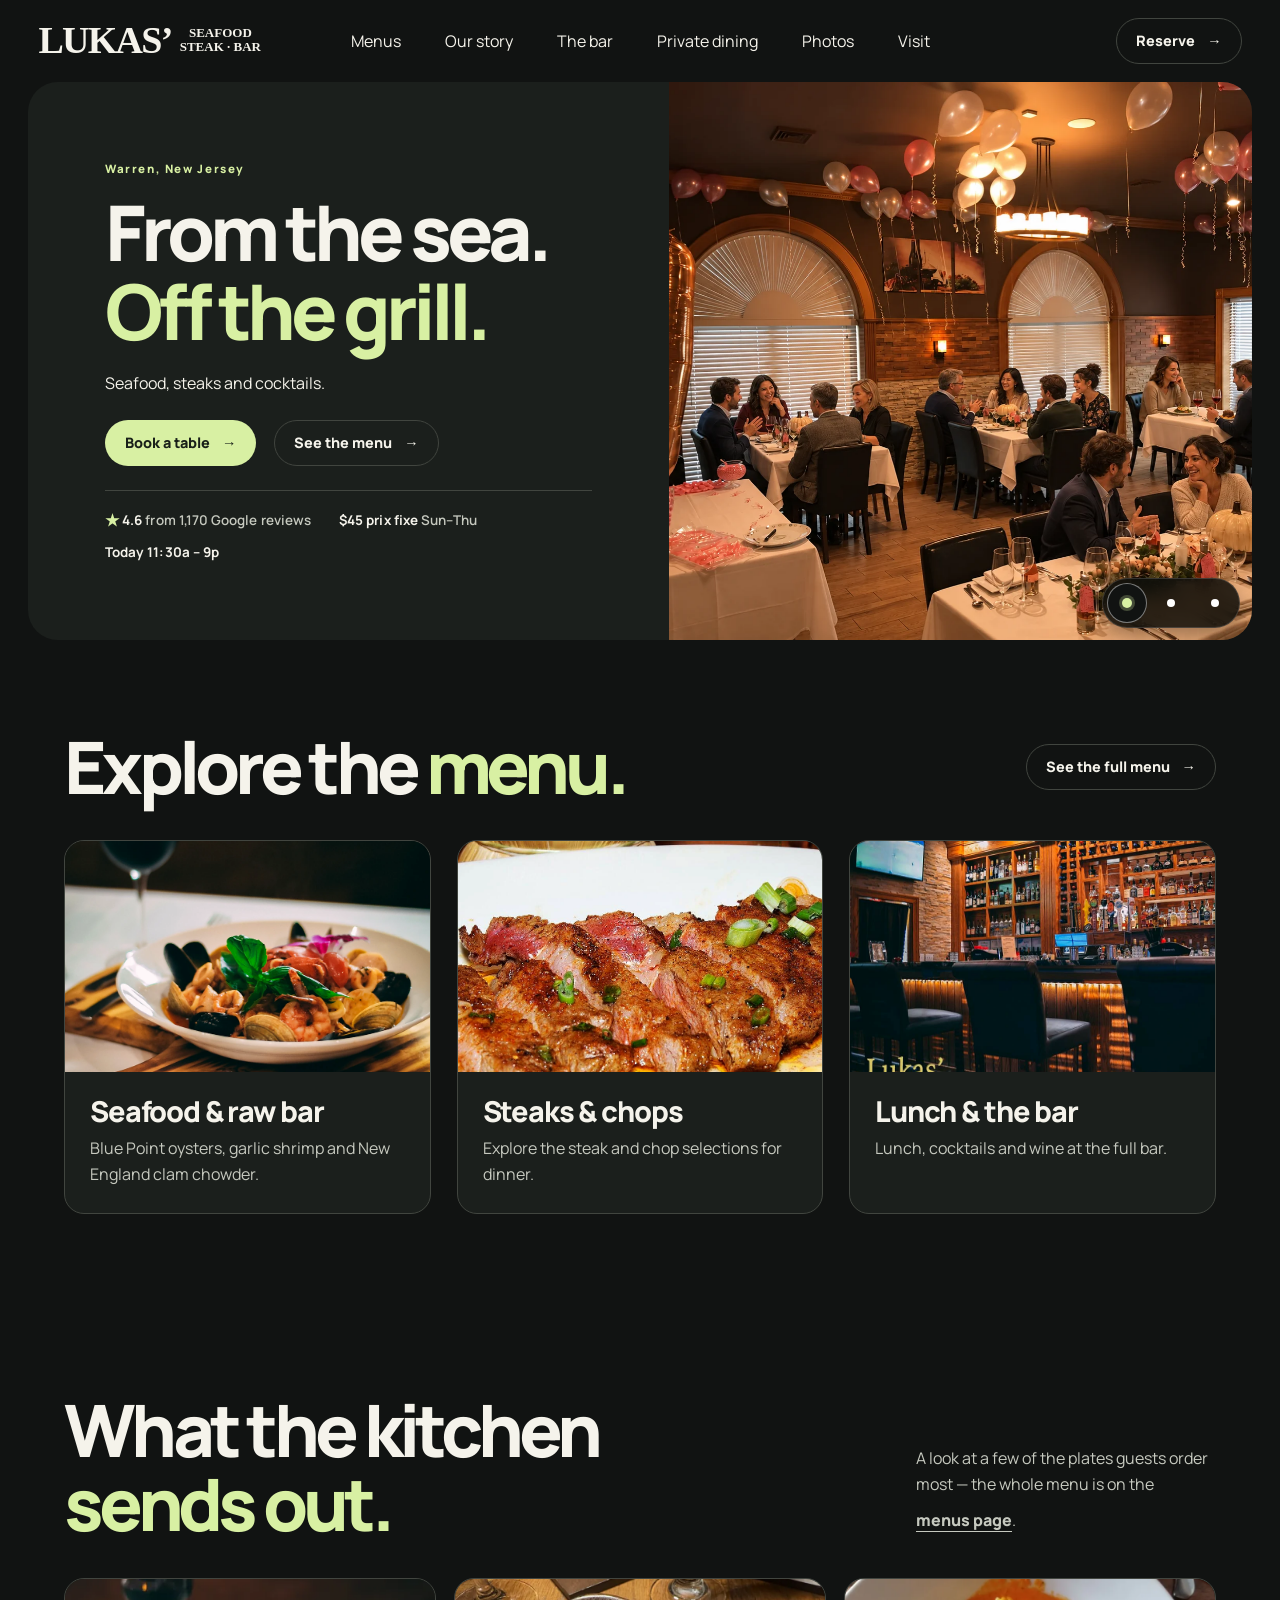
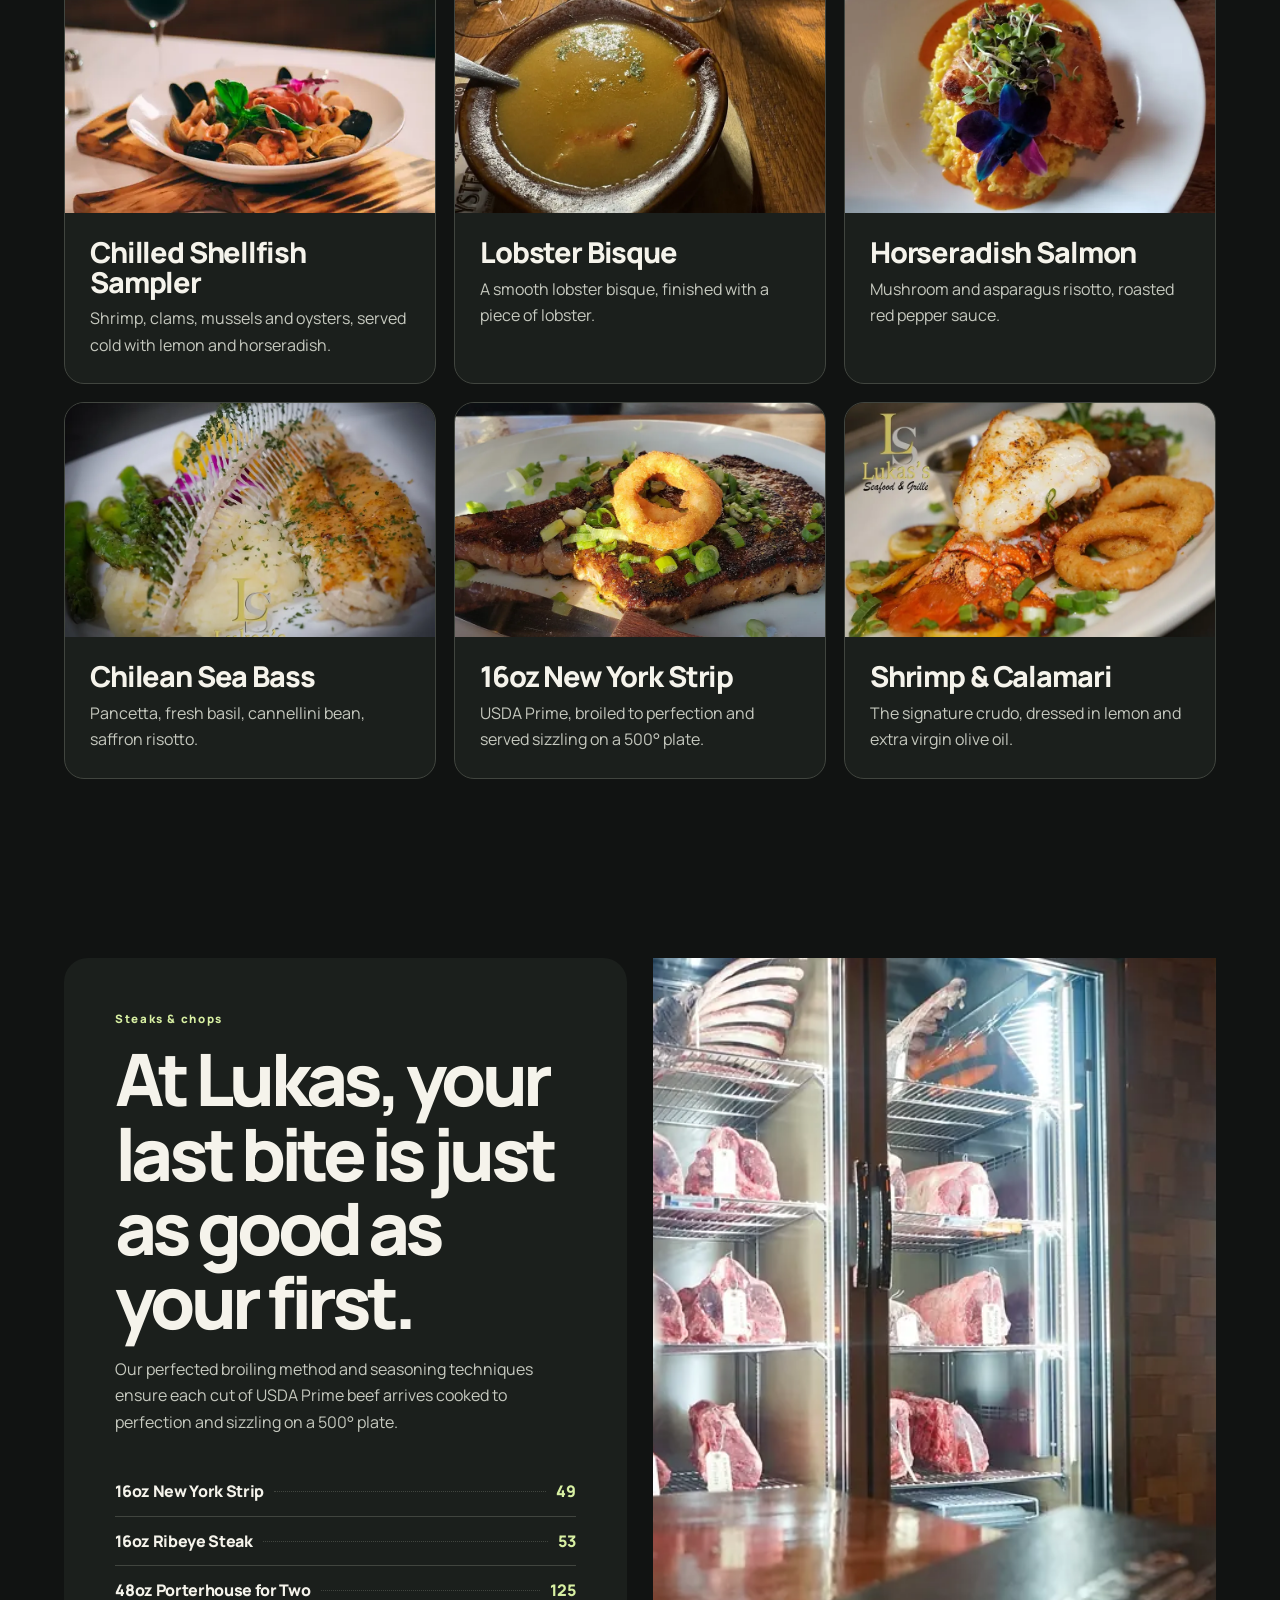
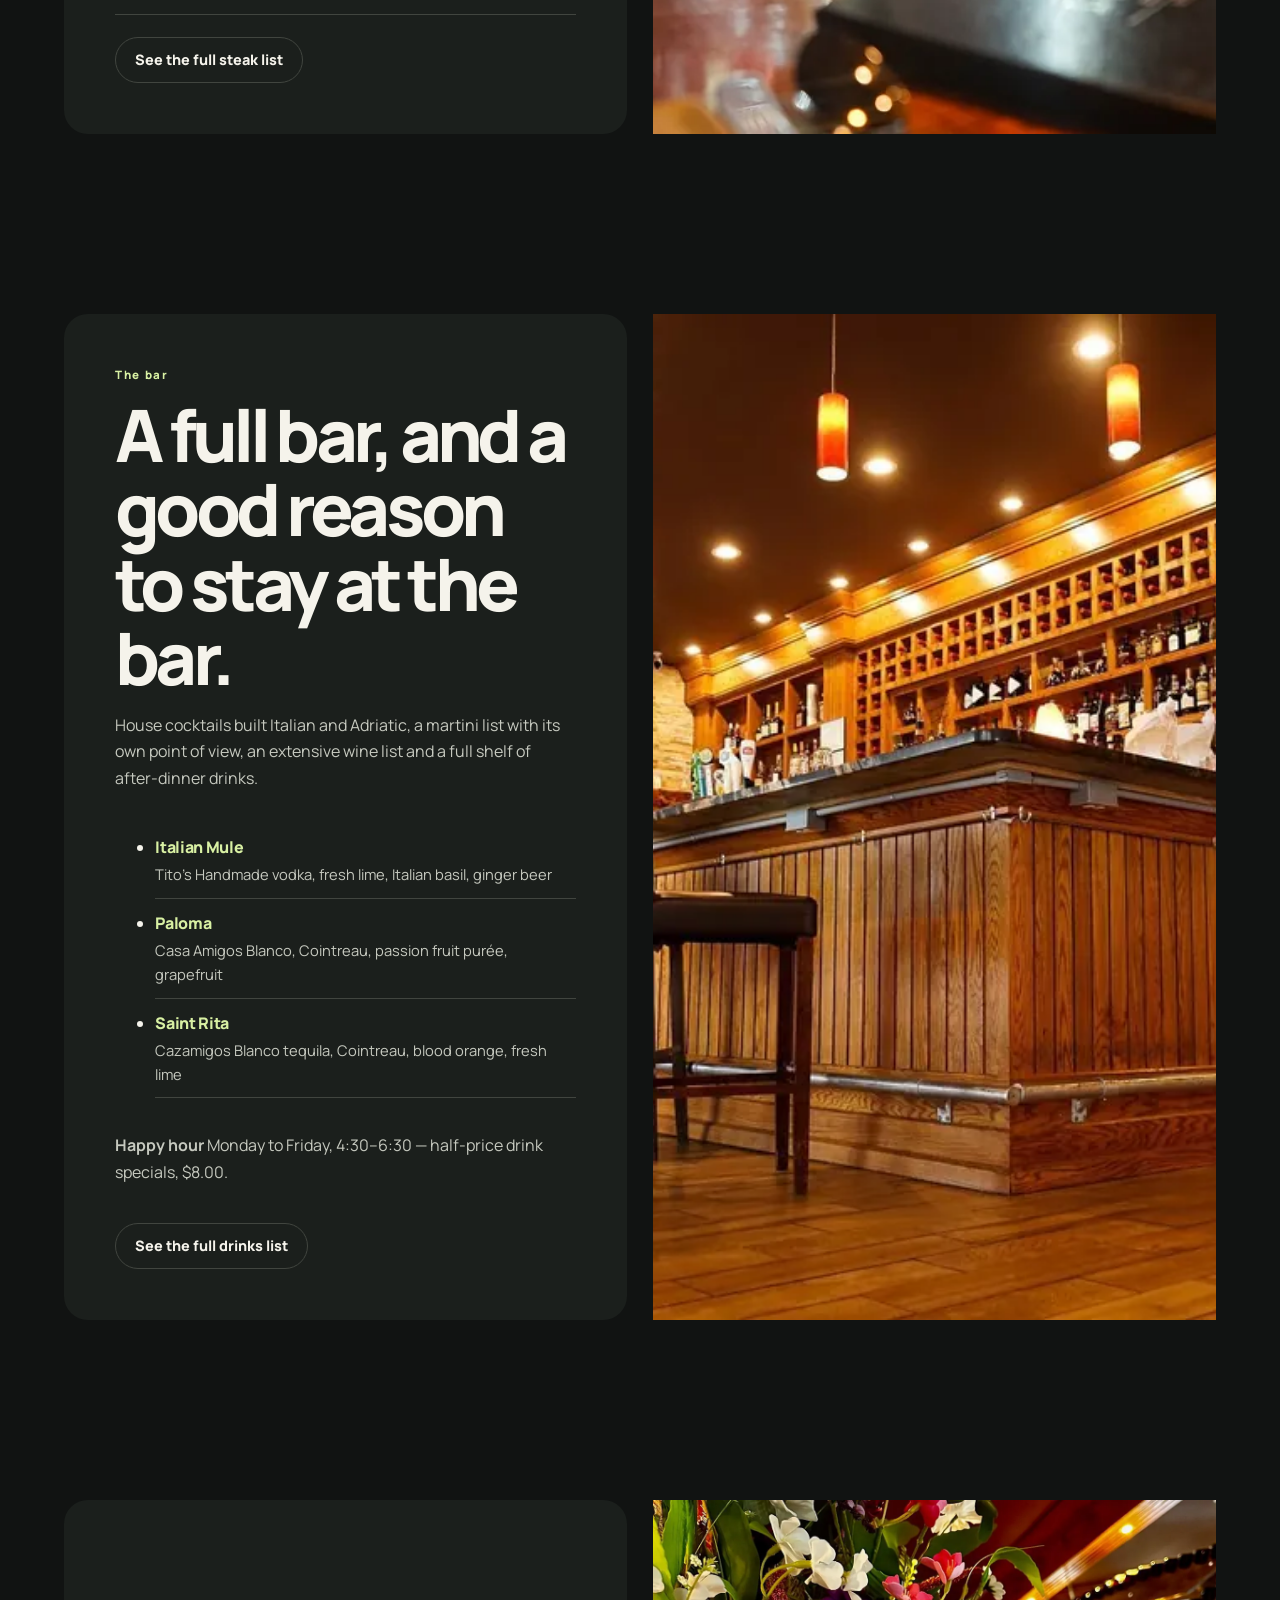
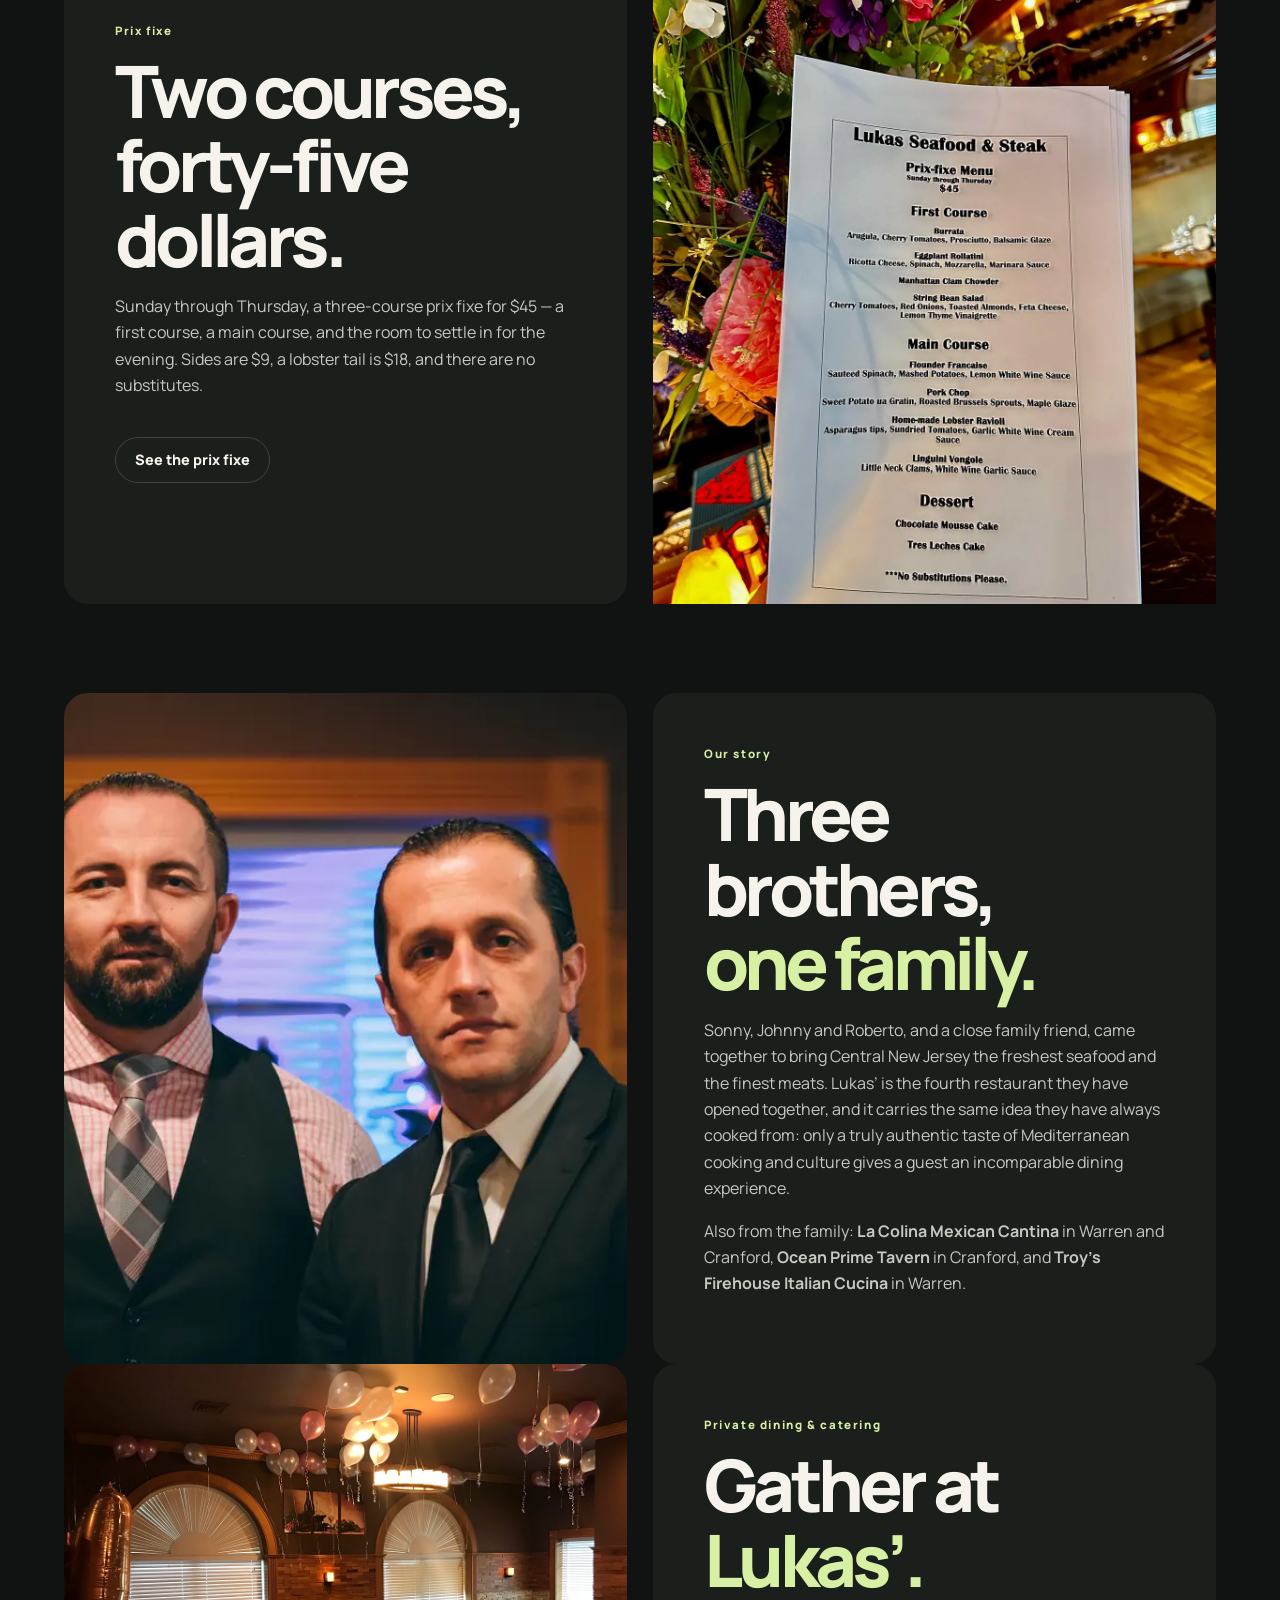
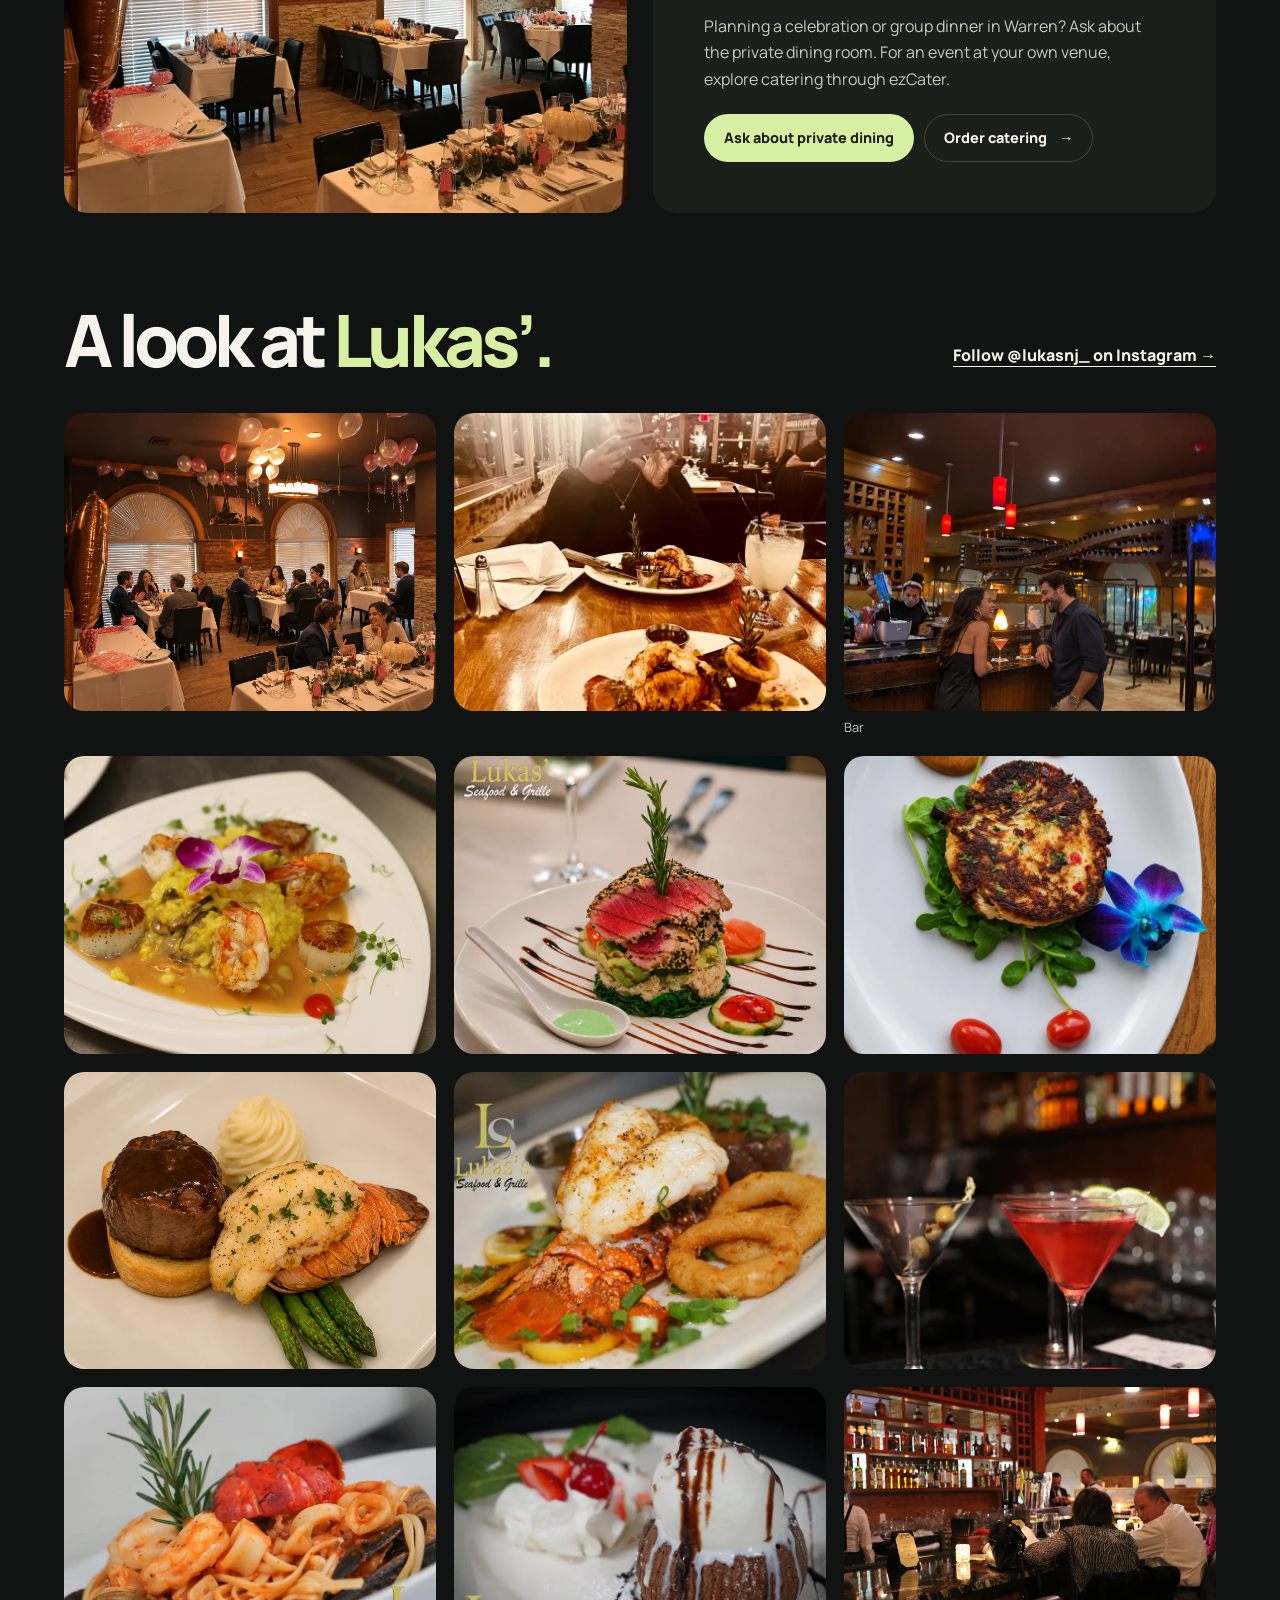
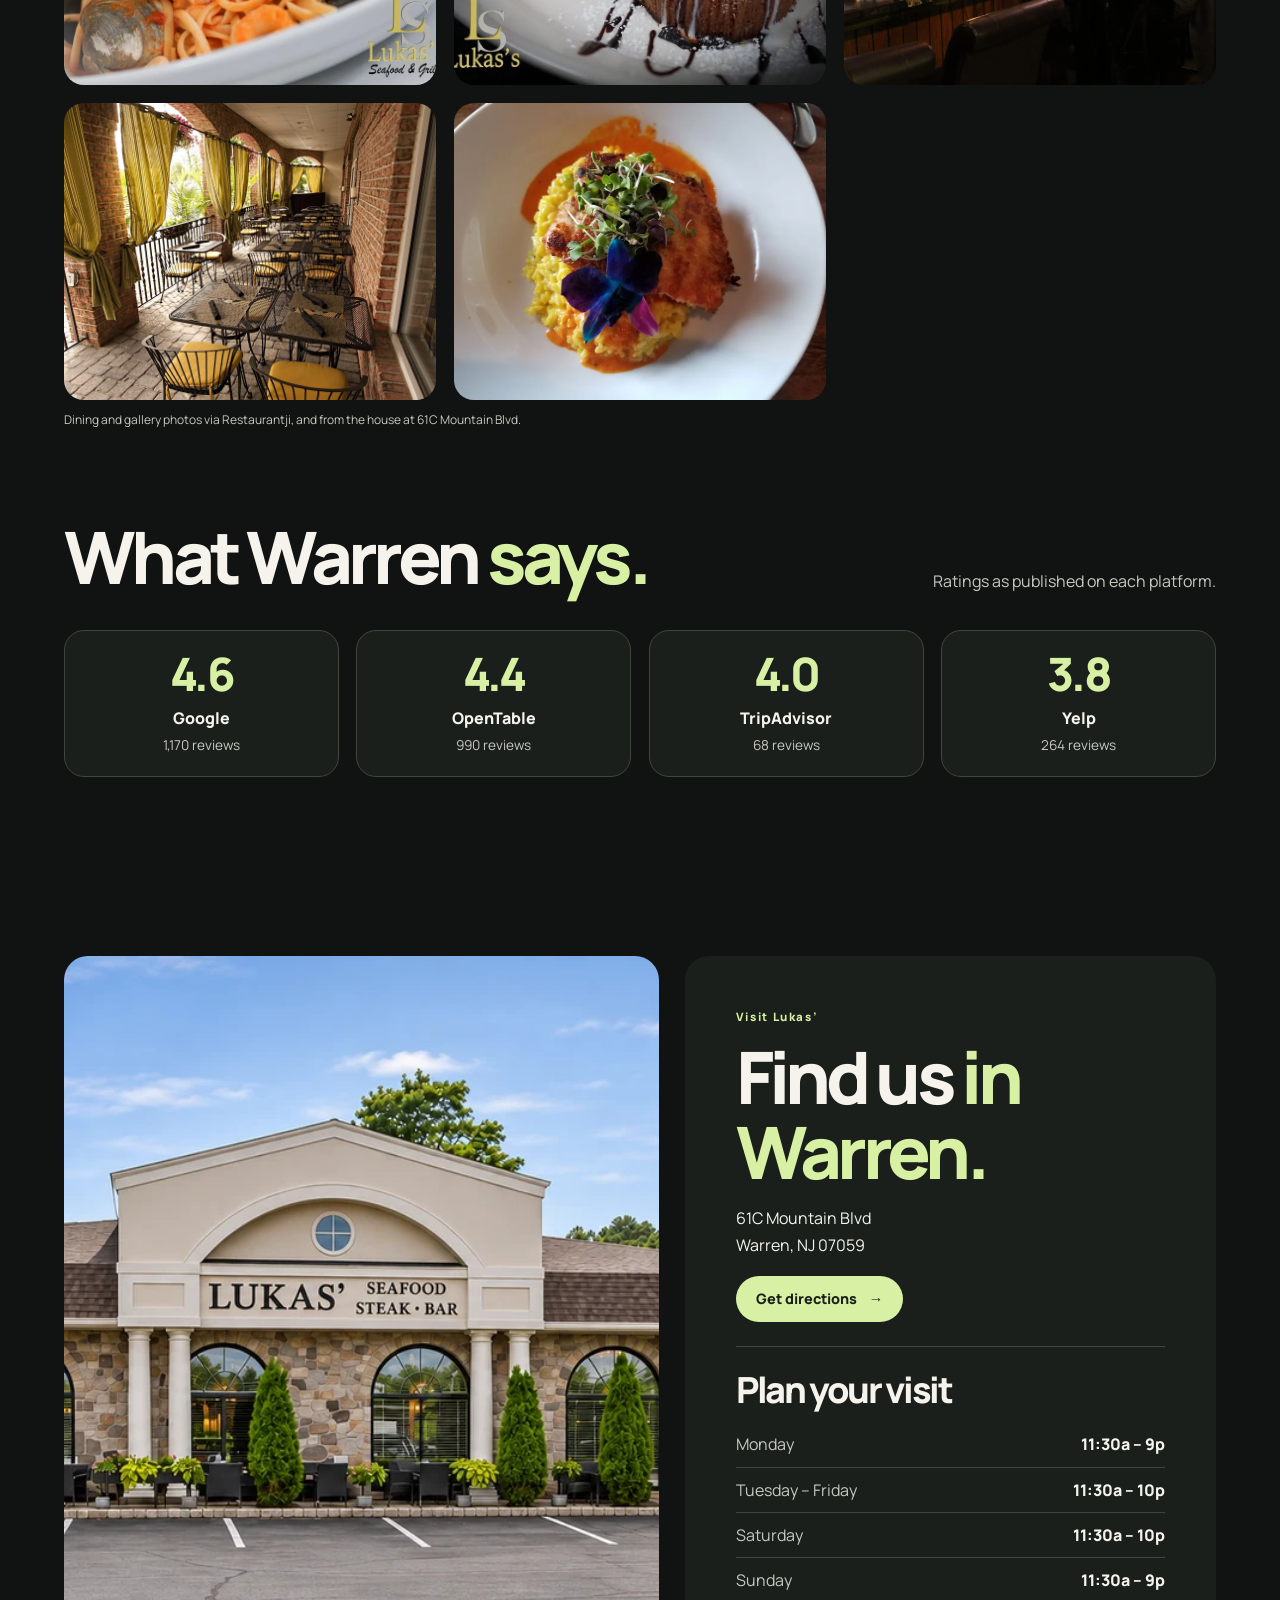
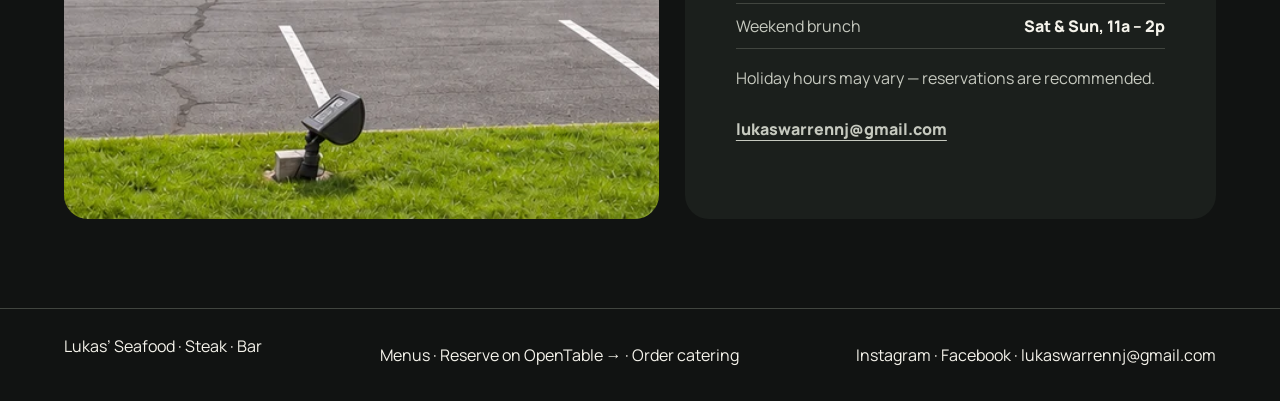
==== index.html @ 37ed50c8 "Hero: fix headline widow, add trust line, polish photo picker - Copy column 1.1fr so 'From the sea.'" ====
<!doctype html>
<html lang="en">
<head>
<meta charset="utf-8">
<meta name="viewport" content="width=device-width, initial-scale=1">
<title>Lukas&rsquo; Seafood &middot; Steak &middot; Bar | Warren, NJ</title>
<meta name="description" content="Seafood, steaks and cocktails in Warren, New Jersey. Explore the menu, private dining, catering and reservations.">
<meta name="robots" content="noindex">
<meta property="og:title" content="Lukas&rsquo; Seafood &middot; Steak &middot; Bar | Warren, NJ">
<meta property="og:description" content="Seafood, steaks and cocktails in Warren, New Jersey. Explore the menu, private dining, catering and reservations.">
<meta property="og:type" content="website">
<meta property="og:image" content="assets/img/exterior-night-signage-315.webp">
<meta name="theme-color" content="#111312">
<link rel="icon" href="assets/img/logo-ls-monogram-cropped-146.webp" type="image/webp">
<link rel="stylesheet" href="assets/fonts/fonts.css">
<link rel="stylesheet" href="style.css">
</head>
<body>
<a class="skip" href="#main">Skip to content</a>
<header class="header">
<a href="index.html" class="brand" aria-label="Lukas' Seafood, Steak and Bar home"><span class="wordmark" aria-hidden="true"><span class="wordmark-name">LUKAS&rsquo;</span><span class="wordmark-type">SEAFOOD<br>STEAK &middot; BAR</span></span></a>
<nav aria-label="Main"><a href="menus.html">Menus</a><a href="index.html#story">Our story</a><a href="index.html#bar">The bar</a><a href="index.html#dining">Private dining</a><a href="index.html#gallery">Photos</a><a href="index.html#visit">Visit</a></nav>
<a class="button outline" href="https://www.opentable.com/r/lukass-seafood-and-grille-warren?lang=en-us">Reserve <span aria-hidden="true">&rarr;</span></a>
<button class="nav-toggle" type="button" aria-expanded="false" aria-controls="mobile-menu" aria-label="Open menu"><span></span><span></span><span></span></button>
<div class="mobile-menu" id="mobile-menu" hidden>
<a href="menus.html">Menus</a>
<a href="index.html#story">Our story</a>
<a href="index.html#bar">The bar</a>
<a href="index.html#dining">Private dining</a>
<a href="index.html#gallery">Photos</a>
<a href="index.html#visit">Visit</a>
<a class="button" href="https://www.opentable.com/r/lukass-seafood-and-grille-warren?lang=en-us">Reserve a table <span aria-hidden="true">&rarr;</span></a>
</div>
</header>

<main id="main">

<section class="hero">
<div class="hero-copy">
<p class="eyebrow">Warren, New Jersey</p>
<h1>From the sea.<br><em>Off the grill.</em></h1>
<p>Seafood, steaks and cocktails.</p>
<div class="actions">
<a class="button" href="https://www.opentable.com/r/lukass-seafood-and-grille-warren?lang=en-us">Book a table <span aria-hidden="true">&rarr;</span></a>
<a class="button outline" href="menus.html">See the menu <span aria-hidden="true">&rarr;</span></a>
</div>
<p class="hero-meta"><span class="fact"><a href="https://www.google.com/maps/search/?api=1&amp;query=Lukas%27%20Seafood%20%26%20Grille%2C%2061C%20Mountain%20Blvd%2C%20Warren%2C%20NJ%2007059"><span class="star" aria-hidden="true">&#9733;</span> 4.6</a> <span class="muted">from 1,170 Google reviews</span></span><span class="fact"><a href="menus.html#prixfixe">$45 prix fixe</a> <span class="muted">Sun&ndash;Thu</span></span><span class="fact"><a href="index.html#visit"><span data-today-hours>Open daily from 11:30a</span></a></span></p>
</div>
<figure class="hero-photo hero-gallery"><img src="assets/img/dining-hero-1448.webp" alt="Dinner guests in the dining room at Lukas'" width="1448" height="1086" fetchpriority="high">
<div class="hero-picker" role="group" aria-label="Choose a photo" hidden>
<button type="button" aria-label="Dining room"></button>
<button type="button" aria-label="Dinner table"></button>
<button type="button" aria-label="Bar"></button>
</div></figure>
</section>

<section class="menu section" id="menu" aria-labelledby="menu-title">
<div class="section-heading menu-heading"><h2 id="menu-title">Explore the <em>menu.</em></h2><a class="button outline" href="menus.html">See the full menu <span aria-hidden="true">&rarr;</span></a></div>
<div class="menu-grid">
<article class="menu-card"><img src="assets/img/seafood.webp" alt="Plated seafood at Lukas'" loading="lazy" decoding="async"><div><h3>Seafood &amp; raw bar</h3><p>Blue Point oysters, garlic shrimp and New England clam chowder.</p></div></article>
<article class="menu-card"><img src="assets/img/sliced-steak.webp" alt="Sliced steak served with vegetables" loading="lazy" decoding="async"><div><h3>Steaks &amp; chops</h3><p>Explore the steak and chop selections for dinner.</p></div></article>
<article class="menu-card"><img src="assets/img/bar-gallery.webp" alt="The bar at Lukas'" loading="lazy" decoding="async"><div><h3>Lunch &amp; the bar</h3><p>Lunch, cocktails and wine at the full bar.</p></div></article>
</div>
</section>

<section class="section" id="dishes" aria-labelledby="dishes-title">
<div class="section-heading"><h2 id="dishes-title">What the kitchen<br><em>sends out.</em></h2><p>A look at a few of the plates guests order most &mdash; the whole menu is on the <a class="textlink" href="menus.html">menus page</a>.</p></div>
<div class="sig-grid">
<article class="menu-card"><img src="assets/img/seafood-chilled-platter-480.webp" alt="Chilled Shellfish Sampler" loading="lazy" decoding="async"><div><h3>Chilled Shellfish Sampler</h3><p>Shrimp, clams, mussels and oysters, served cold with lemon and horseradish.</p></div></article><article class="menu-card"><img src="assets/img/lobster-bisque-900.webp" alt="Lobster Bisque" loading="lazy" decoding="async"><div><h3>Lobster Bisque</h3><p>A smooth lobster bisque, finished with a piece of lobster.</p></div></article><article class="menu-card"><img src="assets/img/horseradish-salmon-900.webp" alt="Horseradish Salmon" loading="lazy" decoding="async"><div><h3>Horseradish Salmon</h3><p>Mushroom and asparagus risotto, roasted red pepper sauce.</p></div></article><article class="menu-card"><img src="assets/img/seabass-fillet-900.webp" alt="Chilean Sea Bass" loading="lazy" decoding="async"><div><h3>Chilean Sea Bass</h3><p>Pancetta, fresh basil, cannellini bean, saffron risotto.</p></div></article><article class="menu-card"><img src="assets/img/new-york-strip-900.webp" alt="16oz New York Strip" loading="lazy" decoding="async"><div><h3>16oz New York Strip</h3><p>USDA Prime, broiled to perfection and served sizzling on a 500&deg; plate.</p></div></article><article class="menu-card"><img src="assets/img/crudo-shrimp-calamari-900.webp" alt="Shrimp &amp; Calamari" loading="lazy" decoding="async"><div><h3>Shrimp &amp; Calamari</h3><p>The signature crudo, dressed in lemon and extra virgin olive oil.</p></div></article>
</div>
</section>

<section class="section split" id="steaks" aria-labelledby="steaks-title">
<div class="menu-panel">
<p class="eyebrow">Steaks &amp; chops</p>
<h2 id="steaks-title">At Lukas, your last bite is just as good as your first.</h2>
<p class="note">Our perfected broiling method and seasoning techniques ensure each cut of USDA Prime beef arrives cooked to perfection and sizzling on a 500&deg; plate.</p>
<ul class="price-list">
<li><span class="nm">16oz New York Strip</span><span class="dots"></span><span class="pr">49</span></li><li><span class="nm">16oz Ribeye Steak</span><span class="dots"></span><span class="pr">53</span></li><li><span class="nm">48oz Porterhouse for Two</span><span class="dots"></span><span class="pr">125</span></li>
</ul>
<div class="pill-row"><a class="button outline" href="menus.html#steaks">See the full steak list</a></div>
</div>
<div class="panel-media"><img src="assets/img/meat-display-case-960.webp" alt="The raw bar and fish display at Lukas'" loading="lazy" decoding="async"></div>
</section>

<section class="section split" id="bar" aria-labelledby="bar-title">
<div class="menu-panel">
<p class="eyebrow">The bar</p>
<h2 id="bar-title">A full bar, and a good reason to stay at the bar.</h2>
<p class="note">House cocktails built Italian and Adriatic, a martini list with its own point of view, an extensive wine list and a full shelf of after-dinner drinks.</p>
<ul class="cocktail-list">
<li><span class="nm">Italian Mule</span><span class="ing">Tito&rsquo;s Handmade vodka, fresh lime, Italian basil, ginger beer</span></li><li><span class="nm">Paloma</span><span class="ing">Casa Amigos Blanco, Cointreau, passion fruit pur&eacute;e, grapefruit</span></li><li><span class="nm">Saint Rita</span><span class="ing">Cazamigos Blanco tequila, Cointreau, blood orange, fresh lime</span></li>
</ul>
<p class="note" style="margin-top:18px"><strong>Happy hour</strong> Monday to Friday, 4:30&ndash;6:30 &mdash; half-price drink specials, $8.00.</p>
<div class="pill-row"><a class="button outline" href="menus.html#bar">See the full drinks list</a></div>
</div>
<div class="panel-media"><img src="assets/img/bar-counter-stools-900.webp" alt="The bar at Lukas' with amber lighting" loading="lazy" decoding="async"></div>
</section>

<section class="section split" id="prixfixe" aria-labelledby="prixfixe-title">
<div class="menu-panel">
<p class="eyebrow">Prix fixe</p>
<h2 id="prixfixe-title">Two courses, forty-five dollars.</h2>
<p class="note">Sunday through Thursday, a three-course prix fixe for $45 &mdash; a first course, a main course, and the room to settle in for the evening. Sides are $9, a lobster tail is $18, and there are no substitutes.</p>
<div class="pill-row"><a class="button outline" href="menus.html#prixfixe">See the prix fixe</a></div>
</div>
<div class="panel-media"><img src="assets/img/guestbook-prix-fixe-card-1200.webp" alt="The printed prix fixe card at Lukas'" loading="lazy" decoding="async"></div>
</section>

<section class="story" id="story">
<img src="assets/img/founders-portrait-900.webp" alt="Sonny and Burim Gjevukaj, the founders behind Lukas'" loading="lazy" decoding="async">
<div>
<p class="eyebrow">Our story</p>
<h2>Three brothers,<br><em>one family.</em></h2>
<p>Sonny, Johnny and Roberto, and a close family friend, came together to bring Central New Jersey the freshest seafood and the finest meats. Lukas&rsquo; is the fourth restaurant they have opened together, and it carries the same idea they have always cooked from: only a truly authentic taste of Mediterranean cooking and culture gives a guest an incomparable dining experience.</p>
<p>Also from the family: <strong>La Colina Mexican Cantina</strong> in Warren and Cranford, <strong>Ocean Prime Tavern</strong> in Cranford, and <strong>Troy&rsquo;s Firehouse Italian Cucina</strong> in Warren.</p>
</div>
</section>

<section class="story" id="dining">
<img src="assets/img/dining.webp" alt="Warm lighting and set tables inside Lukas'" loading="lazy" decoding="async">
<div>
<p class="eyebrow">Private dining &amp; catering</p>
<h2>Gather at <em>Lukas&rsquo;.</em></h2>
<p>Planning a celebration or group dinner in Warren? Ask about the private dining room. For an event at your own venue, explore catering through ezCater.</p>
<div class="event-actions">
<a class="button" href="mailto:lukaswarrennj@gmail.com">Ask about private dining</a>
<a class="button outline" href="https://www.ezcater.com/catering/lukas-seafood-3">Order catering <span aria-hidden="true">&rarr;</span></a>
</div>
</div>
</section>

<section class="section photo-gallery" id="gallery" aria-labelledby="gallery-title">
<div class="section-heading"><h2 id="gallery-title">A look at <em>Lukas&rsquo;.</em></h2><a class="textlink" href="https://www.instagram.com/lukasnj_/">Follow @lukasnj_ on Instagram &rarr;</a></div>
<div class="gallery-grid">
<img src="assets/img/dining-hero-1448.webp" alt="dining hero 1448" loading="lazy" decoding="async">
<img src="assets/img/table-752.webp" alt="table 752" loading="lazy" decoding="async">
<figure><img src="assets/img/bar-evening.webp" alt="bar evening" loading="lazy" decoding="async"><figcaption>Bar</figcaption></figure>
<img src="assets/img/seafood-risotto.webp" alt="seafood risotto" loading="lazy" decoding="async">
<img src="assets/img/plated-entree.webp" alt="plated entree" loading="lazy" decoding="async">
<img src="assets/img/seared-entree.webp" alt="seared entree" loading="lazy" decoding="async">
<img src="assets/img/steak-and-seafood.webp" alt="steak and seafood" loading="lazy" decoding="async">
<img src="assets/img/crudo-shrimp-calamari-900.webp" alt="crudo shrimp calamari" loading="lazy" decoding="async">
<img src="assets/img/cocktail-pair-900.webp" alt="cocktail pair" loading="lazy" decoding="async">
<img src="assets/img/lobster-scampi-pasta-900.webp" alt="lobster scampi pasta" loading="lazy" decoding="async">
<img src="assets/img/chocolate-lava-cake-900.webp" alt="chocolate lava cake" loading="lazy" decoding="async">
<img src="assets/img/interior-bar-wine-wall-1600.webp" alt="interior bar wine wall" loading="lazy" decoding="async">
<img src="assets/img/patio-brick-outdoor-1600.webp" alt="patio brick outdoor" loading="lazy" decoding="async">
<img src="assets/img/horseradish-salmon-900.webp" alt="horseradish salmon" loading="lazy" decoding="async">
</div>
<p class="gallery-credit">Dining and gallery photos via Restaurantji, and from the house at 61C Mountain Blvd.</p>
</section>

<section class="section" id="reviews" aria-labelledby="reviews-title">
<div class="section-heading"><h2 id="reviews-title">What Warren <em>says.</em></h2><p>Ratings as published on each platform.</p></div>
<div class="rating-grid">
<div class="rating"><span class="score">4.6</span><span class="plat">Google</span><span class="count">1,170 reviews</span></div>
<div class="rating"><span class="score">4.4</span><span class="plat">OpenTable</span><span class="count">990 reviews</span></div>
<div class="rating"><span class="score">4.0</span><span class="plat">TripAdvisor</span><span class="count">68 reviews</span></div>
<div class="rating"><span class="score">3.8</span><span class="plat">Yelp</span><span class="count">264 reviews</span></div>
</div>
</section>

<section class="visit section" id="visit" aria-labelledby="visit-title">
<figure class="storefront"><img src="assets/img/storefront.webp" alt="Lukas' Seafood, Steak and Bar in Warren, New Jersey" loading="lazy" decoding="async"></figure>
<div class="visit-info">
<div>
<p class="eyebrow">Visit Lukas&rsquo;</p>
<h2 id="visit-title">Find us <em>in Warren.</em></h2>
<p>61C Mountain Blvd<br>Warren, NJ 07059</p>
<p style="margin-top:18px"><a class="button" href="https://www.google.com/maps/dir/?api=1&amp;destination=61C+Mountain+Blvd+Warren+NJ+07059">Get directions <span aria-hidden="true">&rarr;</span></a></p>
</div>
<div class="hours">
<h3>Plan your visit</h3>
<table class="hours-table">
<tr><th scope="row">Monday</th><td>11:30a &ndash; 9p</td></tr>
<tr><th scope="row">Tuesday &ndash; Friday</th><td>11:30a &ndash; 10p</td></tr>
<tr><th scope="row">Saturday</th><td>11:30a &ndash; 10p</td></tr>
<tr><th scope="row">Sunday</th><td>11:30a &ndash; 9p</td></tr>
<tr><th scope="row">Weekend brunch</th><td>Sat &amp; Sun, 11a &ndash; 2p</td></tr>
</table>
<p class="note">Holiday hours may vary &mdash; reservations are recommended.</p>
<p style="margin-top:16px"><a class="textlink" href="mailto:lukaswarrennj@gmail.com">lukaswarrennj@gmail.com</a></p>
</div>
</div>
</section>

</main>
<footer>
<span>Lukas&rsquo; Seafood &middot; Steak &middot; Bar</span>
<span><a href="menus.html">Menus</a> &middot; <a href="https://www.opentable.com/r/lukass-seafood-and-grille-warren?lang=en-us">Reserve on OpenTable &rarr;</a> &middot; <a href="https://www.ezcater.com/catering/lukas-seafood-3">Order catering</a></span>
<span><a href="https://www.instagram.com/lukasnj_/">Instagram</a> &middot; <a href="https://www.facebook.com/p/Lukas-Seafood-Grille-100062875322074/">Facebook</a> &middot; <a href="mailto:lukaswarrennj@gmail.com">lukaswarrennj@gmail.com</a></span>
</footer>
<nav class="mobile-actions" aria-label="Quick actions">
<a href="menus.html">Menus</a>
<a href="https://www.google.com/maps/dir/?api=1&amp;destination=61C+Mountain+Blvd+Warren+NJ+07059">Directions</a>
<a href="https://www.opentable.com/r/lukass-seafood-and-grille-warren?lang=en-us">Reserve</a>
</nav>
<script src="hero-photos.js" defer></script>
<script src="site.js" defer></script>
</body>
</html>
---- assets/fonts/fonts.css ----
@font-face{font-family:Manrope;src:url('manrope-latin.woff2') format('woff2');font-style:normal;font-weight:400 800;font-display:swap;}
---- style.css ----
:root {
  color-scheme: dark;
  --bg: #111312;
  --panel: #1b1f1c;
  --text: #f5f3eb;
  --muted: #c6c9bf;
  --accent: #d8f0a3;
  --line: #41453f;
  font-family: Manrope, Arial, sans-serif;
}
* { box-sizing: border-box; }
body { margin: 0; background: var(--bg); color: var(--text); line-height: 1.65; }
html { scroll-behavior: smooth; }
a { color: inherit; }
a:focus-visible, summary:focus-visible { outline: 2px solid var(--accent); outline-offset: 5px; }
img { display: block; width: 100%; object-fit: cover; }
.skip { position: absolute; z-index: 5; top: 8px; left: 12px; padding: 8px 14px; background: var(--bg); transform: translateY(-150%); }
.skip:focus { transform: none; }
.header, main, footer { max-width: 1560px; margin-inline: auto; }
.header { display: grid; grid-template-columns: 1fr auto 1fr; align-items: center; gap: 16px; padding: 18px clamp(16px, 3vw, 40px); }
.brand { text-decoration: none; justify-self: start; }
.wordmark { display: inline-flex; align-items: center; gap: 8px; color: var(--text); white-space: nowrap; font-family: Georgia, serif; }
.wordmark-name { font-size: clamp(25px, 3vw, 38px); font-weight: 700; letter-spacing: -.045em; line-height: 1; }
.wordmark-type { font-size: clamp(9px, 1.1vw, 13px); font-weight: 700; line-height: 1.1; text-align: center; }
.header nav { display: flex; gap: clamp(12px, 3vw, 36px); }
.header nav a, footer a { text-decoration: none; font-size: .9rem; }
.header nav a:hover, footer a:hover { color: var(--accent); }
.header > .button { justify-self: end; }
.button { display: inline-flex; align-items: center; justify-content: center; gap: 12px; min-height: 46px; padding: 9px 19px; border: 1px solid transparent; border-radius: 99px; background: var(--accent); color: #192019; font-size: .9rem; font-weight: 800; text-decoration: none; white-space: nowrap; }
.button:hover { background: #ecffd1; }
.button.outline { background: transparent; color: var(--text); border-color: var(--line); }
.button.outline:hover { border-color: var(--accent); color: var(--accent); }
.hero { position: relative; isolation: isolate; display: grid; align-items: end; min-height: clamp(560px, 77vh, 840px); margin-inline: clamp(12px, 2.2vw, 34px); border-radius: 30px; overflow: hidden; }
.hero-photo, .hero-photo img, .hero::after { position: absolute; inset: 0; margin: 0; width: 100%; height: 100%; }
.hero-photo { z-index: -2; }
.hero-photo img { object-position: 55% center; }
.hero::after { content: ""; z-index: -1; background: linear-gradient(90deg, #080c09e8, #080c095a 65%, #080c0918), linear-gradient(0deg, #080c09c9, transparent 70%); }
.hero-copy { padding: clamp(26px, 6vw, 86px); }
.eyebrow { color: var(--accent); font-size: .72rem; letter-spacing: .14em; font-weight: 800; margin: 0 0 14px; }
h1, h2, h3 { margin: 0; font-weight: 800; line-height: 1.03; letter-spacing: -.065em; }
h1 { font-size: clamp(54px, 8vw, 126px); }
h2 { font-size: clamp(39px, 5.65vw, 80px); }
h3 { font-size: clamp(24px, 3vw, 36px); }
em { color: var(--accent); font-style: normal; }
.hero-copy > p:not(.eyebrow):not(.hero-meta) { max-width: 420px; margin-block: 20px 24px; }
.actions { display: flex; align-items: center; gap: 18px; flex-wrap: wrap; }
.textlink { font-size: .9rem; font-weight: 800; text-underline-offset: 5px; }
.textlink:hover { color: var(--accent); }
.section { padding: clamp(54px, 7vw, 106px) clamp(18px, 5vw, 80px); }
.section-heading { display: flex; align-items: end; justify-content: space-between; gap: 16px; margin-bottom: clamp(18px, 3vw, 36px); }
.section-heading > p { max-width: 300px; margin: 0; color: var(--muted); }
.menu-grid, .story, .visit { display: grid; grid-template-columns: 1fr 1fr; gap: clamp(14px, 2vw, 28px); }
.menu-panel, .story > div, .visit > div { background: var(--panel); border-radius: 24px; padding: clamp(22px, 4vw, 55px); }
details ul { padding-left: 20px; }
.story p:not(.eyebrow), .hours p { color: var(--muted); }
.menu-photo, .story img, .storefront img { height: 100%; min-height: 310px; border-radius: 24px; }
.menu-photo { aspect-ratio: 1.48; }
.story { margin-inline: clamp(18px, 5vw, 80px); }
.story img { aspect-ratio: 1.6; }
.story > div { align-content: center; }
.event-link { display: block; margin-top: 12px; }
.gallery-grid { display: grid; grid-template-columns: 1fr 1.15fr .9fr; gap: clamp(8px, 1.4vw, 22px); }
.gallery-grid img { border-radius: 20px; aspect-ratio: 1; height: auto; }
.gallery-credit { font-size: .75rem; color: var(--muted); margin: 10px 0 0; }
.photo-gallery { padding-bottom: 0; }
.visit { grid-template-columns: 1fr 1fr; }
.storefront { grid-column: 1 / -1; margin: 0; }
.storefront img { min-height: 0; height: auto; aspect-ratio: 2.2; }
footer { border-top: 1px solid var(--line); display: flex; justify-content: space-between; gap: 12px; flex-wrap: wrap; padding: 24px clamp(18px, 5vw, 80px); }
@media (max-width: 760px) {
  .header { grid-template-columns: 1fr 1fr; gap: 8px; }
  .header nav { grid-row: 2; grid-column: 1 / -1; justify-content: center; gap: 23px; }
  .header nav a { padding: 8px 0; }
  .hero { min-height: 540px; border-radius: 23px; }
  .hero::after { background: linear-gradient(0deg, #080c09f2 5%, #080c09a6 56%, #080c0918); }
  .menu-grid, .story, .visit { grid-template-columns: minmax(0, 1fr); }
  .section-heading { flex-direction: column; align-items: start; }
  .menu-photo, .story img { min-height: 0; height: auto; }
  .storefront img { aspect-ratio: 1.65; }
}
@media (max-width: 600px) {
  .gallery-grid { grid-template-columns: repeat(2, minmax(0, 1fr)); }
  .gallery-grid img:last-child { grid-column: 1 / -1; aspect-ratio: 2.1; }
}
@media (prefers-reduced-motion: reduce) { html { scroll-behavior: auto; } }
.menu-heading { align-items: center; }
.menu-grid { grid-template-columns: repeat(3, minmax(0, 1fr)); }
.menu-card { overflow: hidden; border: 1px solid var(--line); border-radius: 20px; background: var(--panel); }
.menu-card img { aspect-ratio: 1.58; height: auto; }
.menu-card > div { padding: clamp(15px, 2vw, 25px); }
.menu-card h3 { font-size: clamp(19px, 2.25vw, 31px); letter-spacing: -.04em; }
.menu-card p { margin: 8px 0 0; color: var(--muted); font-size: .94rem; }
.gallery-grid { grid-template-columns: minmax(0, 1fr); }
.gallery-grid img:last-child { aspect-ratio: 2.7; object-position: center 52%; }
@media (max-width: 760px) {
  .menu-heading { align-items: start; }
  .menu-grid { grid-template-columns: minmax(0, 1fr); gap: 10px; }
  .menu-card { display: grid; grid-template-columns: minmax(105px, 34%) 1fr; }
  .menu-card img { height: 100%; aspect-ratio: auto; }
  .menu-card > div { align-content: center; }
  .gallery-grid img:last-child { aspect-ratio: 1.7; }
}
.header nav a, footer a, .textlink {
  display: inline-flex;
  align-items: center;
  min-height: 44px;
  font-size: 1rem;
}
.header nav a { padding-inline: 4px; }
.menu-card p { font-size: 1rem; }
.visit { grid-template-columns: minmax(0, 1.12fr) minmax(0, 1fr); align-items: stretch; }
.visit > .storefront { grid-column: auto; }
.visit > .storefront img { height: 100%; min-height: 350px; aspect-ratio: auto; object-position: 44% center; }
.visit-info { min-width: 0; }
.visit-info .hours { border-top: 1px solid var(--line); margin-top: 24px; padding-top: 24px; }
.visit-info a { overflow-wrap: anywhere; }
@media (max-width: 760px) {
  .header nav { gap: clamp(5px, 3vw, 23px); flex-wrap: wrap; }
  .visit { grid-template-columns: minmax(0, 1fr); }
  .visit > .storefront img { height: auto; min-height: 0; aspect-ratio: 1.75; }
}

.mobile-actions { display: none; }
@media (max-width: 760px) {
  body { padding-bottom: calc(72px + env(safe-area-inset-bottom)); }
  html { scroll-padding-bottom: calc(80px + env(safe-area-inset-bottom)); }
  .header { padding-block: 12px 4px; }
  .hero { min-height: 0; grid-template-rows: auto auto; }
  .hero-photo { position: relative; grid-row: 1; height: auto; aspect-ratio: 1.5; z-index: auto; }
  .hero-photo img { object-position: center 56%; }
  .hero::after { display: none; }
  .hero-copy { grid-row: 2; background: var(--panel); padding: 24px clamp(16px, 5vw, 32px); }
  .hero h1 { font-size: clamp(42px, 10vw, 72px); }
  .hero-copy > p:not(.eyebrow):not(.hero-meta) { margin-block: 12px 16px; }
  .hero .actions { gap: 8px 16px; }
  .section { padding-block: 45px; }
  .menu-card { grid-template-columns: minmax(86px, 32%) minmax(0, 1fr); }
  .mobile-actions {
    position: fixed;
    inset: auto 0 0;
    z-index: 4;
    display: grid;
    grid-template-columns: repeat(3, minmax(0, 1fr));
    gap: 6px;
    padding: 8px 12px calc(8px + env(safe-area-inset-bottom));
    background: var(--bg);
    border-top: 1px solid var(--line);
  }
  .mobile-actions a {
    display: grid;
    place-items: center;
    min-height: 48px;
    border-radius: 99px;
    font-weight: 800;
    text-decoration: none;
  }
  .mobile-actions a:last-child { background: var(--accent); color: #192019; }
}

@font-face {
  font-family: Manrope;
  src: url('fonts/manrope-latin.woff2') format("woff2");
  font-style: normal;
  font-weight: 400 800;
  font-display: swap;
}
.hero {
  min-height: 0;
  grid-template-columns: minmax(0, 1.1fr) minmax(0, 1fr);
  align-items: stretch;
  background: var(--panel);
}
.hero::after { display: none; }
.hero-copy { align-self: center; }
.hero h1 { font-size: clamp(46px, 6vw, 100px); }
.hero-photo { position: relative; z-index: auto; aspect-ratio: 1.15; }
.hero-photo img { object-position: center 57%; }
@media (max-width: 760px) {
  .hero { grid-template-columns: minmax(0, 1fr); }
  .hero-photo { aspect-ratio: 1.27; }
  .hero-copy { padding: 23px clamp(14px, 5vw, 32px) 25px; }
  .hero h1 { font-size: clamp(42px, 9.5vw, 68px); }
  .hero-copy > p:not(.eyebrow):not(.hero-meta) { font-size: 1.0625rem; }
  .hero .actions { display: grid; grid-template-columns: repeat(2, minmax(0, 1fr)); gap: 8px; }
  .hero .button { min-height: 52px; padding-inline: 8px; gap: 6px; font-size: .95rem; }
  .mobile-actions a { font-size: .95rem; }
}








@media (prefers-reduced-motion: no-preference) {
  .hero-copy { animation: intro-in 540ms ease-out both; }
  .button, .mobile-actions a { transition: background-color 160ms ease, border-color 160ms ease, color 160ms ease; }
  .hero-photo img { animation: photo-in 380ms ease-out both; }
  @keyframes intro-in { from { opacity: 0; transform: translateY(10px); } to { opacity: 1; transform: translateY(0); } }
  @keyframes photo-in { from { opacity: .65; } to { opacity: 1; } }
}


.gallery-grid { grid-template-columns: repeat(3, minmax(0, 1fr)); }
.gallery-grid figure { margin: 0; }
.gallery-grid img:last-child, .gallery-grid figure img { aspect-ratio: 1.25; object-position: center; }
.gallery-grid figcaption { font-size: .8rem; color: var(--muted); margin-top: 6px; }
@media (max-width: 600px) {
  .gallery-grid { grid-template-columns: minmax(0, 1fr); }
}

.hero-picker { position: absolute; inset: auto 12px 12px auto; display: flex; gap: 4px; }
.hero-picker[hidden] { display: none; }
.hero-picker button { display: grid; place-items: center; width: 44px; height: 44px; border: 1px solid #ffffff55; border-radius: 50%; background: #151815e8; color: white; cursor: pointer; }
.hero-picker button::before { content: ""; width: 9px; height: 9px; border-radius: 50%; background: currentColor; }
.hero-picker button[aria-pressed="true"] { color: var(--accent); border-color: var(--accent); }
.hero-picker button:focus-visible { outline: 2px solid var(--accent); outline-offset: 2px; }

.event-actions { display: flex; flex-wrap: wrap; gap: 10px; margin-top: 22px; }
.event-actions .button { min-height: 48px; }
.hero-picker { padding: 2px; border-radius: 99px; background: #111312b8; }
.hero-picker button { border-color: transparent; background: transparent; }
.hero-picker button[aria-pressed="true"] { border-color: #ffffff70; background: #111312; }
.gallery-grid > img, .gallery-grid figure img { aspect-ratio: 1.25; }
@media (max-width: 760px) {
  .header nav { gap: clamp(4px, 1.7vw, 16px); }
  .header nav a { white-space: nowrap; }
  .event-actions { display: grid; grid-template-columns: minmax(0, 1fr); }
  .visit-info .button { min-height: 48px; }
}

.food-gallery { margin-top: clamp(8px, 1.4vw, 22px); }
.food-gallery > img { aspect-ratio: 1.25; }
@media (max-width: 600px) {
  .food-gallery { grid-template-columns: repeat(2, minmax(0, 1fr)); }
  .food-gallery > img:last-child { grid-column: 1 / -1; aspect-ratio: 1.8; }
}

@media (min-width: 1000px) {
  .header { grid-template-columns: 1fr auto 1fr; }
  .header > .button { grid-column: 3; grid-row: 1; }
}
@media (max-width: 760px) {
  .mobile-actions { grid-template-columns: repeat(3, minmax(0, 1fr)); }
  .mobile-actions a { font-size: clamp(.8rem, 3.6vw, .95rem); }
}

/* ============================================================
   Added 2026-11-18: the menu page, the story/dishes/bar blocks,
   the ratings strip — all in the same language as the original
   dark + lime design system.
   ============================================================ */
.price-list{margin:16px 0 0;padding:0;list-style:none}
.price-list li{display:flex;align-items:baseline;gap:10px;padding:11px 0;border-bottom:1px solid var(--line)}
.price-list .nm{font-weight:800;letter-spacing:-.02em}
.price-list .dots{flex:1;border-bottom:1px dotted var(--line);transform:translateY(-5px)}
.price-list .pr{color:var(--accent);font-weight:800;white-space:nowrap}
.cocktail-list li{padding:11px 0;border-bottom:1px solid var(--line)}
.cocktail-list .nm{font-weight:800;color:var(--accent);letter-spacing:-.02em}
.cocktail-list .ing{display:block;color:var(--muted);font-size:.92rem;margin-top:2px}
.rating-grid{display:grid;grid-template-columns:repeat(4,minmax(0,1fr));gap:clamp(10px,1.4vw,20px);margin-top:20px}
.rating{background:var(--panel);border:1px solid var(--line);border-radius:20px;padding:20px 16px;text-align:center}
.rating .score{display:block;font-size:clamp(30px,3.6vw,46px);font-weight:800;letter-spacing:-.055em;color:var(--accent);line-height:1}
.rating .plat{display:block;font-weight:800;margin-top:8px}
.rating .count{display:block;color:var(--muted);font-size:.85rem;margin-top:2px}
@media (max-width:760px){.rating-grid{grid-template-columns:repeat(2,minmax(0,1fr))}}
.sig-grid{display:grid;grid-template-columns:repeat(3,minmax(0,1fr));gap:clamp(10px,1.4vw,22px)}
@media (max-width:760px){.sig-grid{grid-template-columns:minmax(0,1fr);gap:10px}}
.pill-row{display:flex;flex-wrap:wrap;gap:10px;margin-top:22px}
.note{color:var(--muted)}
.gallery-grid figure{margin:0}
.gallery-grid figcaption{font-size:.8rem;color:var(--muted);margin-top:6px}
.hours-table{width:100%;border-collapse:collapse;margin-top:14px}
.hours-table th,.hours-table td{padding:9px 0;border-bottom:1px solid var(--line);text-align:left;font-weight:400}
.hours-table th{color:var(--muted)}
.hours-table td:last-child{text-align:right;font-weight:800}

/* ---------- menus page ---------- */
.menu-hero{border-radius:30px;overflow:hidden;background:var(--panel);display:grid;grid-template-columns:1fr 1fr;align-items:center;margin-inline:clamp(12px,2.2vw,34px)}
.menu-hero .hero-copy{padding:clamp(26px,6vw,86px)}
.menu-hero .hero-photo{aspect-ratio:1.2}
@media (max-width:760px){.menu-hero{grid-template-columns:minmax(0,1fr)}.menu-hero .hero-photo{aspect-ratio:1.4}}
.jump{position:sticky;top:0;z-index:6;display:flex;gap:8px;overflow-x:auto;padding:12px clamp(18px,5vw,80px);background:var(--bg);border-bottom:1px solid var(--line);scrollbar-width:none}
.jump::-webkit-scrollbar{display:none}
.jump a{flex:none;padding:8px 16px;border:1px solid var(--line);border-radius:99px;font-weight:800;font-size:.85rem;text-decoration:none;white-space:nowrap}
.jump a:hover{border-color:var(--accent);color:var(--accent)}
.menu-wrap{max-width:1100px;margin-inline:auto;padding-inline:clamp(18px,5vw,80px)}
.menu-block{padding-block:clamp(34px,5vw,62px);border-bottom:1px solid var(--line)}
.menu-block h2{font-size:clamp(30px,4vw,52px)}
.menu-block .lead{color:var(--muted);max-width:62ch;margin:0 0 22px}
.menu-items{display:grid}
.menu-items.two{grid-template-columns:1fr 1fr;gap:0 clamp(24px,4vw,60px)}
@media (max-width:760px){.menu-items.two{grid-template-columns:1fr}}
.menu-item{display:flex;gap:14px;align-items:baseline;padding:13px 0;border-bottom:1px solid var(--line)}
.menu-item .nm{font-weight:800;letter-spacing:-.025em}
.menu-item .ds{display:block;color:var(--muted);font-size:.9rem;max-width:46ch}
.menu-item .pr{margin-left:auto;color:var(--accent);font-weight:800;white-space:nowrap}
.mini-list li{padding:7px 0;border-bottom:1px solid var(--line);color:var(--muted)}
.mini-list li strong{color:var(--text)}
.scans{display:grid;grid-template-columns:repeat(3,minmax(0,1fr));gap:clamp(8px,1.4vw,22px)}
.scans img{border-radius:20px}
@media (max-width:760px){.scans{grid-template-columns:repeat(2,minmax(0,1fr))}}
@media (max-width:600px){.scans{grid-template-columns:minmax(0,1fr)}}

.panel-media{padding:0;overflow:hidden}
.panel-media img{height:100%;width:100%;object-fit:cover}

.lightbox{position:fixed;inset:0;z-index:50;display:none;align-items:center;justify-content:center;background:#0b0c0be8;padding:24px}
.lightbox.open{display:flex}
.lightbox img{max-width:94vw;max-height:88vh;width:auto;height:auto;object-fit:contain;border-radius:12px}
.lightbox button{position:absolute;background:none;border:0;color:var(--text);font-size:36px;cursor:pointer;padding:14px;line-height:1}
.lb-close{top:10px;right:14px}
.lb-prev{left:8px;top:50%;transform:translateY(-50%)}
.lb-next{right:8px;top:50%;transform:translateY(-50%)}

.split{display:grid;grid-template-columns:1fr 1fr;gap:clamp(14px,2vw,28px);align-items:stretch}
.split .menu-panel{display:flex;flex-direction:column;justify-content:center}
.split .panel-media{min-height:320px}
@media (max-width:760px){.split{grid-template-columns:minmax(0,1fr)}.split .panel-media{min-height:220px;aspect-ratio:1.5}}

/* ---------- mobile menu ---------- */
.nav-toggle{display:none}
.mobile-menu{display:none}
@media (max-width:760px){
  .header{grid-template-columns:1fr auto auto;gap:10px;position:relative;z-index:45}
  .header nav{display:none}
  .nav-toggle{
    display:inline-flex;flex-direction:column;justify-content:center;align-items:center;gap:5px;
    width:46px;height:46px;padding:0;border:1px solid var(--line);border-radius:99px;
    background:transparent;color:var(--text);cursor:pointer;
  }
  .nav-toggle span{display:block;width:18px;height:2px;background:currentColor;border-radius:2px;transition:transform .22s ease,opacity .18s ease}
  .nav-toggle[aria-expanded="true"] span:nth-child(1){transform:translateY(7px) rotate(45deg)}
  .nav-toggle[aria-expanded="true"] span:nth-child(2){opacity:0}
  .nav-toggle[aria-expanded="true"] span:nth-child(3){transform:translateY(-7px) rotate(-45deg)}
  .mobile-menu{
    display:block;position:fixed;inset:0 0 auto 0;z-index:40;
    background:var(--bg);border-bottom:1px solid var(--line);
    padding:calc(78px + env(safe-area-inset-top)) clamp(16px,5vw,32px) 24px;
    max-height:100dvh;overflow-y:auto;
  }
  .mobile-menu[hidden]{display:none}
  .header > .brand, .header > nav, .header > .button, .nav-toggle{position:relative;z-index:46}
  .mobile-menu a{
    display:flex;align-items:center;min-height:52px;text-decoration:none;
    font-weight:800;font-size:1.05rem;letter-spacing:-.01em;border-bottom:1px solid var(--line);
  }
  .mobile-menu a:last-child{border-bottom:0}
  .mobile-menu .button{justify-content:center;margin-top:20px;min-height:52px;border-bottom:0}
}


/* ---------- hero: trust strip + photo picker polish ---------- */
.hero-meta {
  display: flex; flex-wrap: wrap; align-items: baseline; gap: 7px 28px;
  margin: 24px 0 0; padding: 16px 0 0; border-top: 1px solid var(--line);
  font-size: .84rem; font-weight: 700; letter-spacing: .005em; color: var(--text);
}
.hero-meta .fact { white-space: nowrap; }
.hero-meta a { color: inherit; text-decoration: none; }
.hero-meta a:hover { color: var(--accent); }
.hero-meta .star { color: var(--accent); font-size: 1.02rem; vertical-align: -1px; }
.hero-meta .muted { color: var(--muted); font-weight: 600; }

.hero-picker {
  padding: 4px; border-radius: 99px;
  background: #0b0d0bd9; border: 1px solid #ffffff26;
  -webkit-backdrop-filter: blur(10px) saturate(130%);
  backdrop-filter: blur(10px) saturate(130%);
  box-shadow: 0 8px 22px #00000059;
}
.hero-picker button { width: 40px; height: 40px; }
.hero-picker button::before { width: 8px; height: 8px; }
.hero-picker button[aria-pressed="true"]::before {
  width: 10px; height: 10px; box-shadow: 0 0 0 3px #d8f0a340;
}

@media (max-width: 760px) {
  .hero-meta { margin-top: 18px; padding-top: 14px; font-size: .8rem; gap: 6px 20px; }
  .hero-picker { padding: 3px; }
  .hero-picker button { width: 40px; height: 40px; }
}
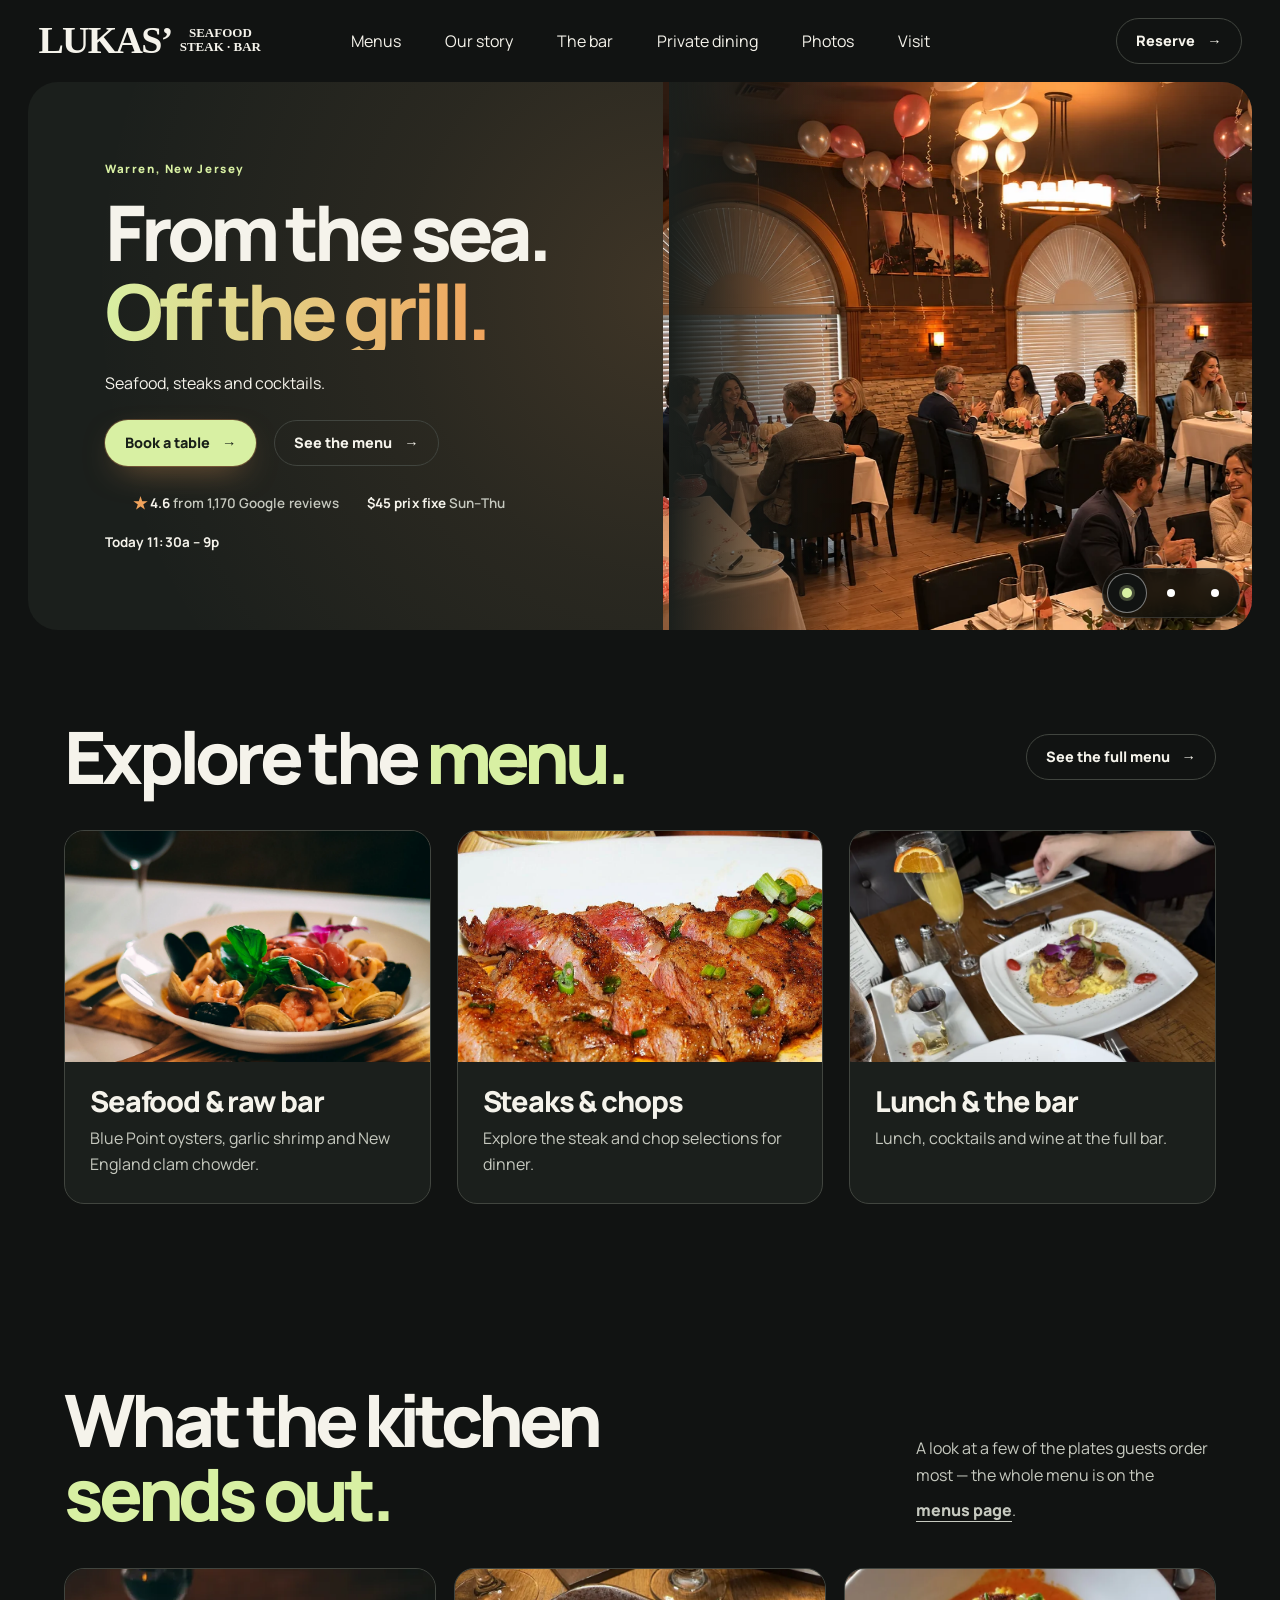
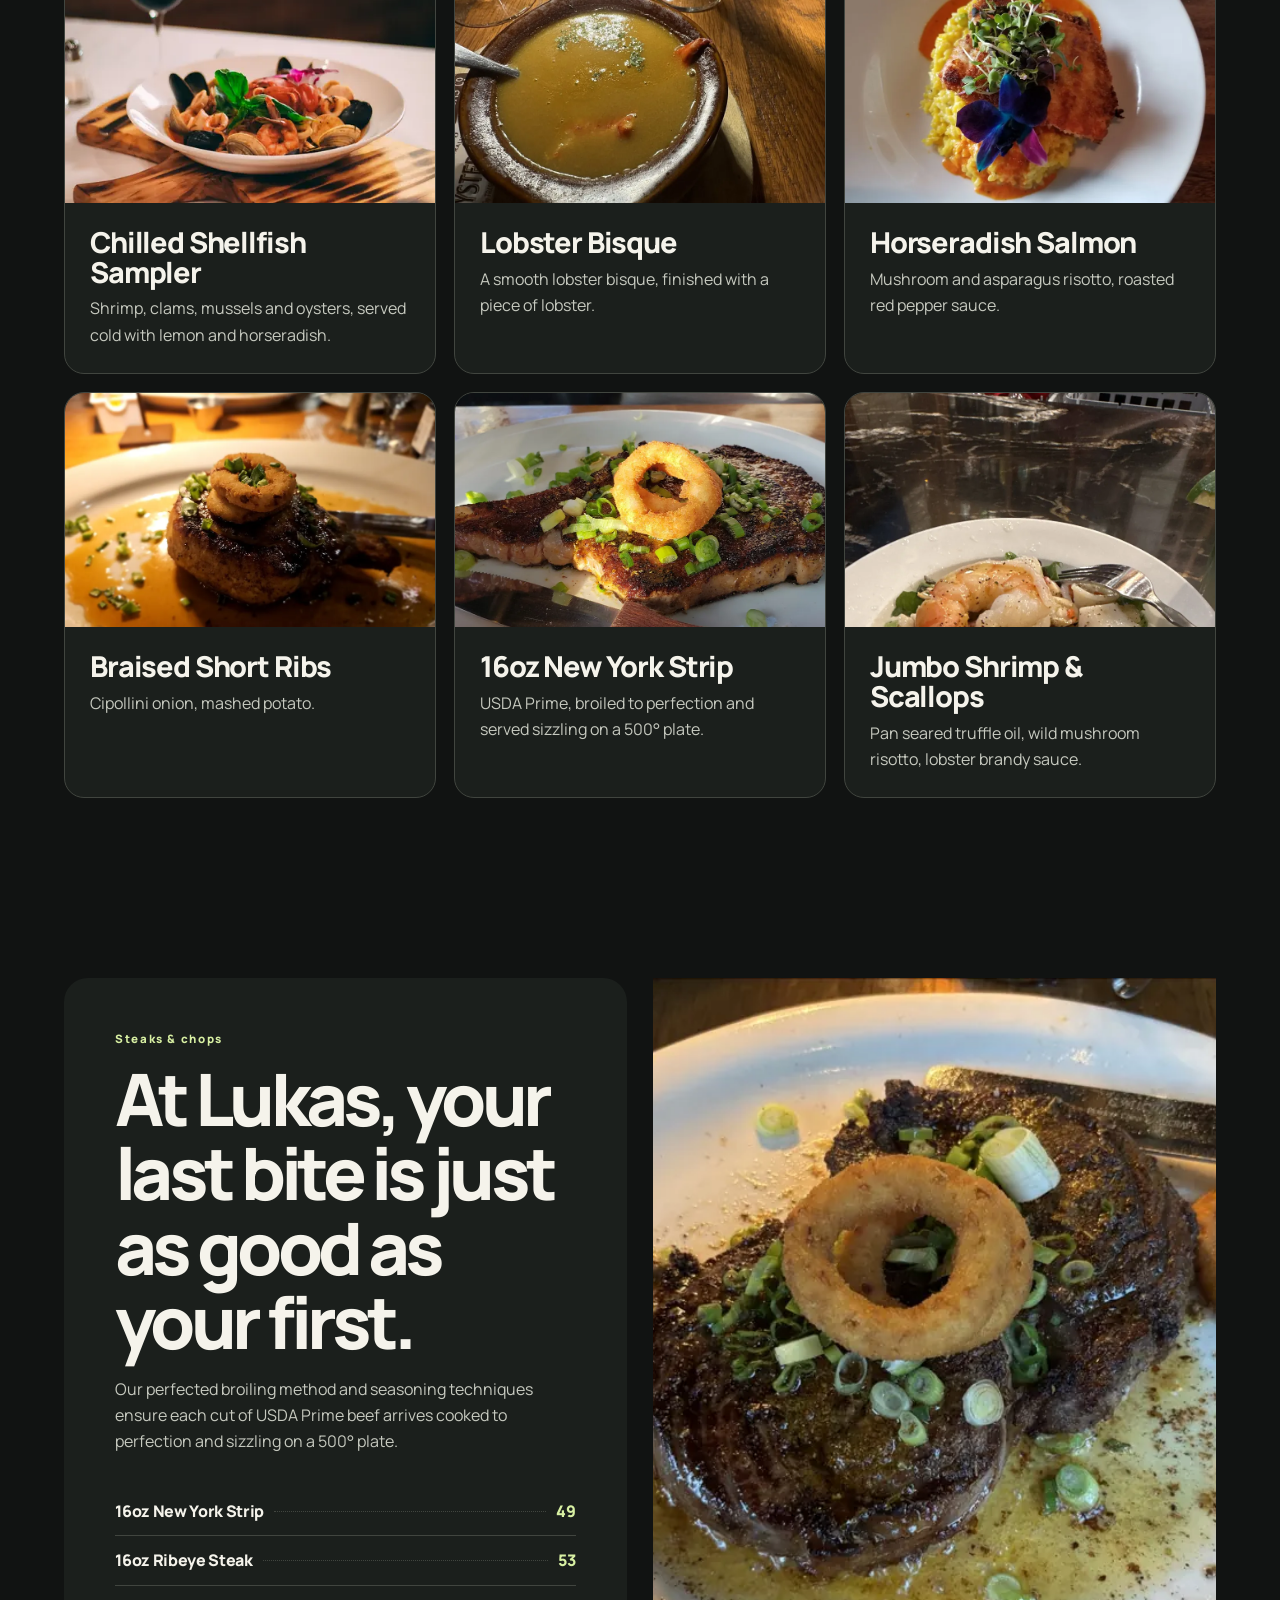
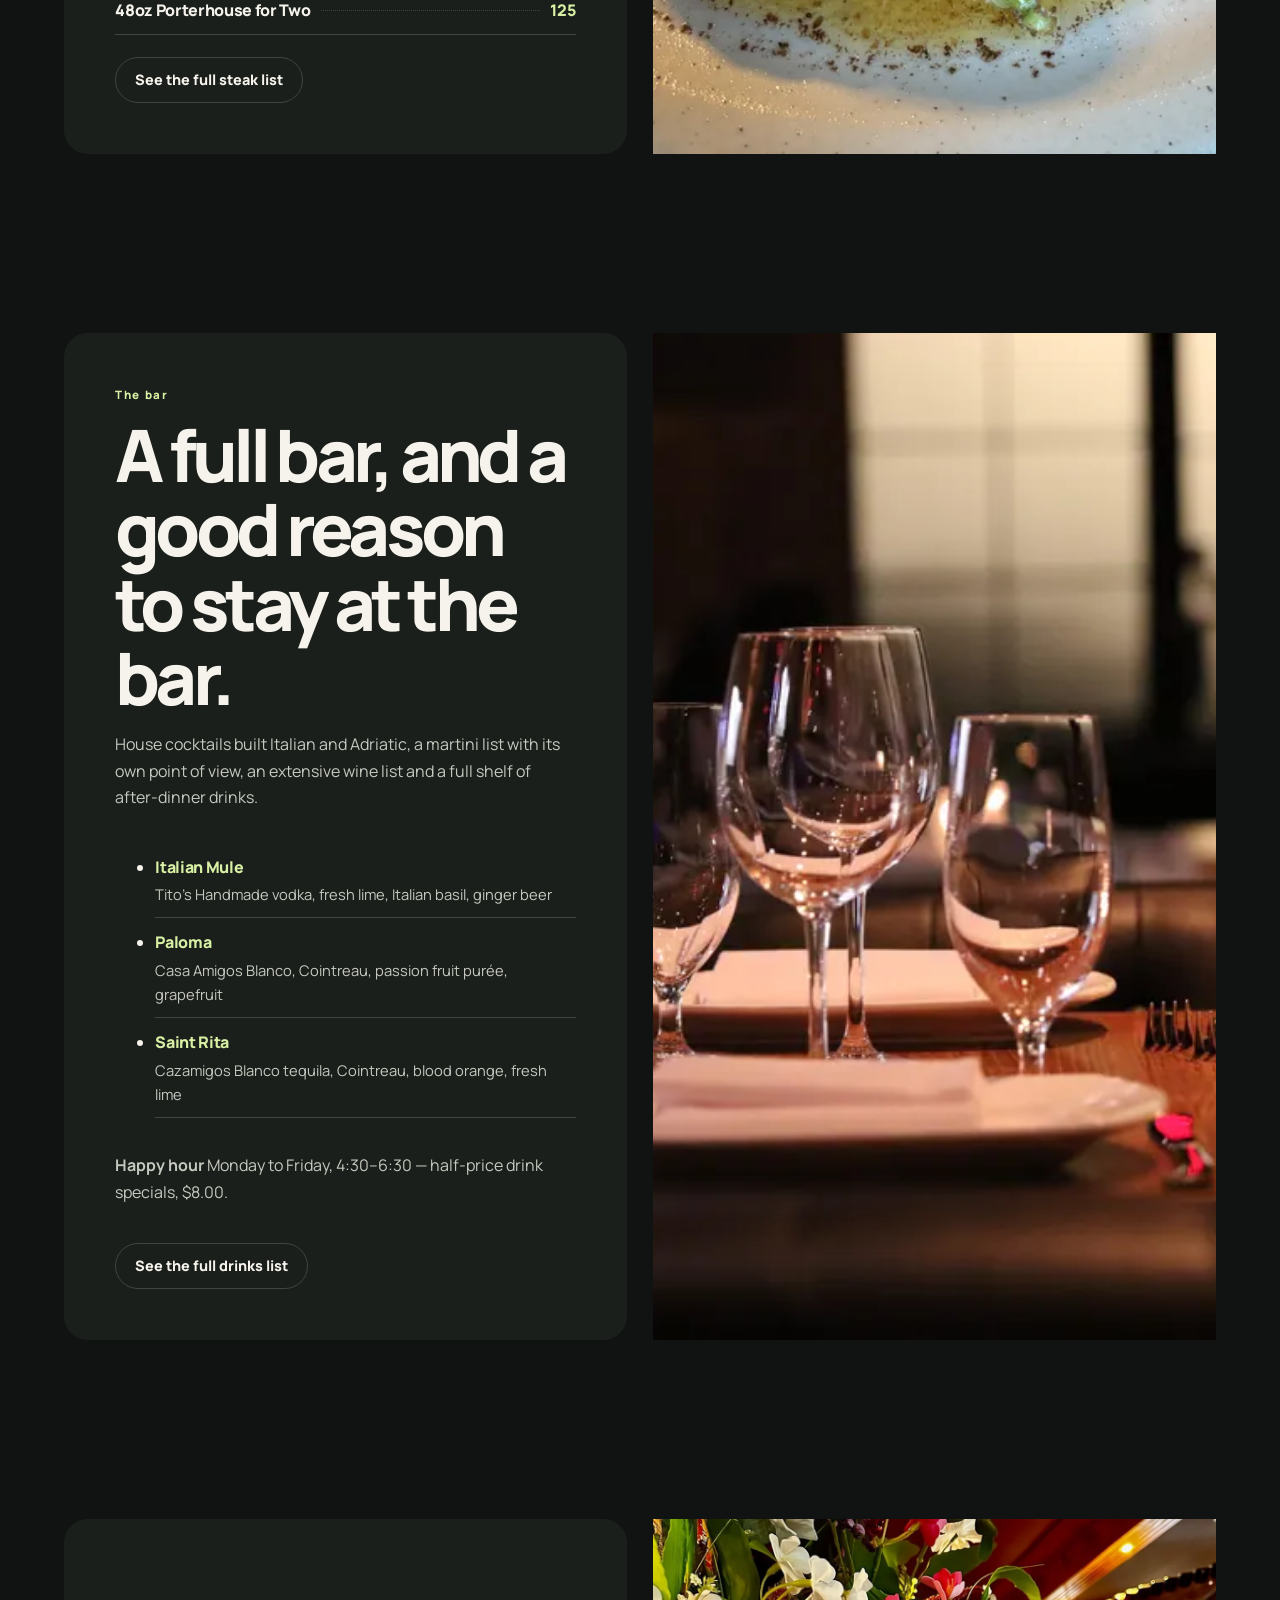
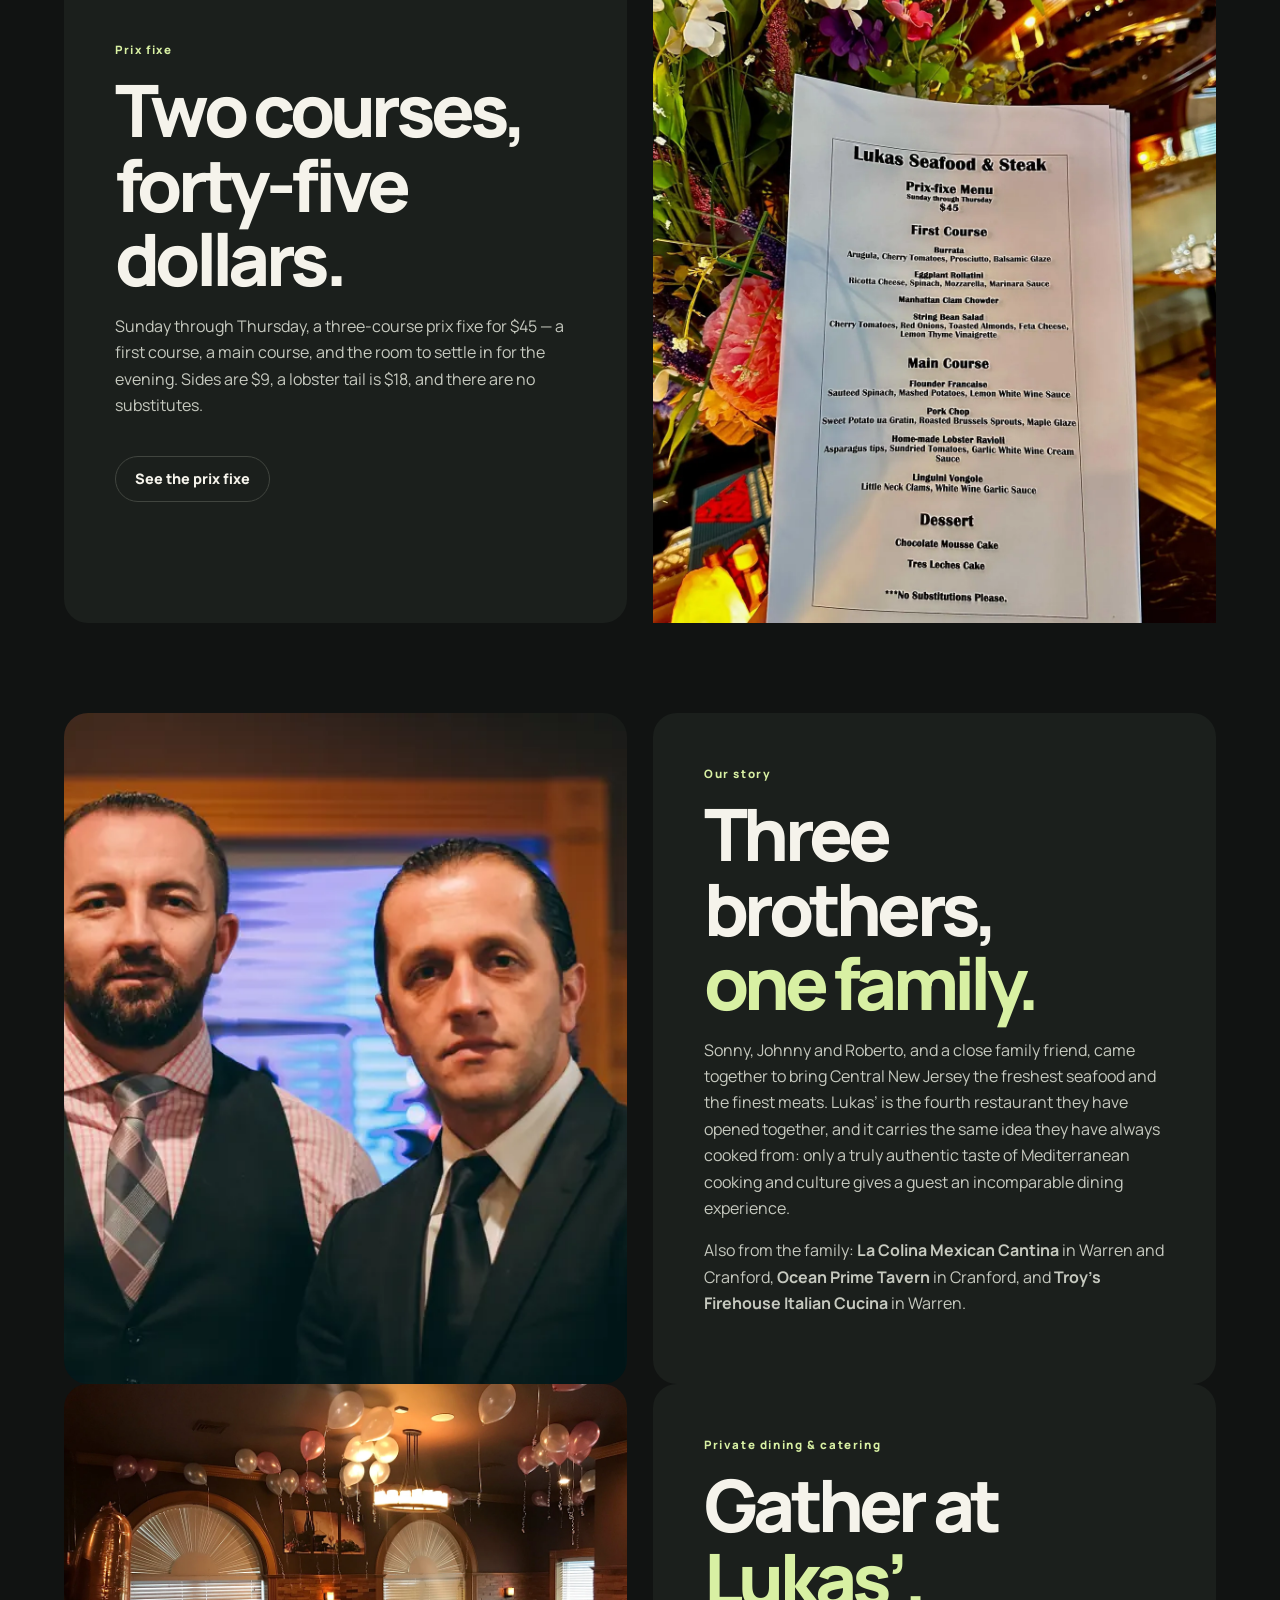
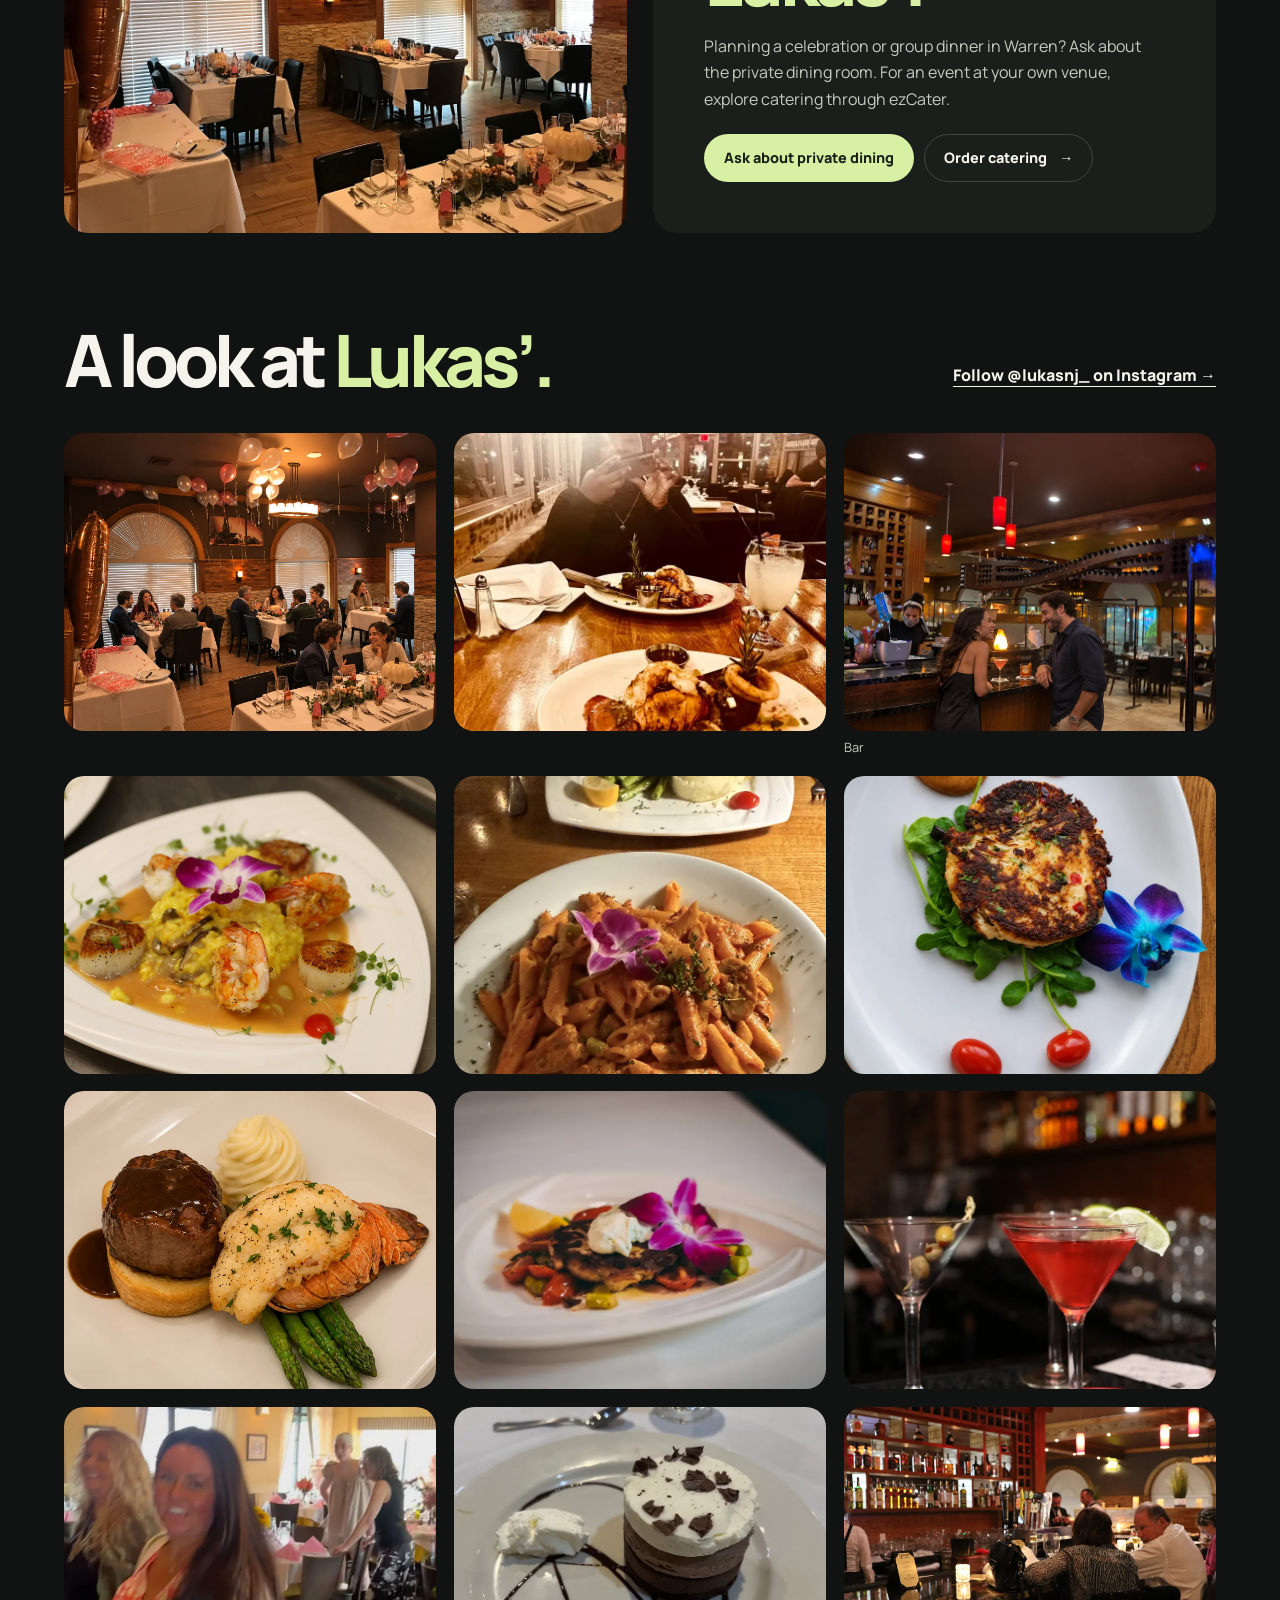
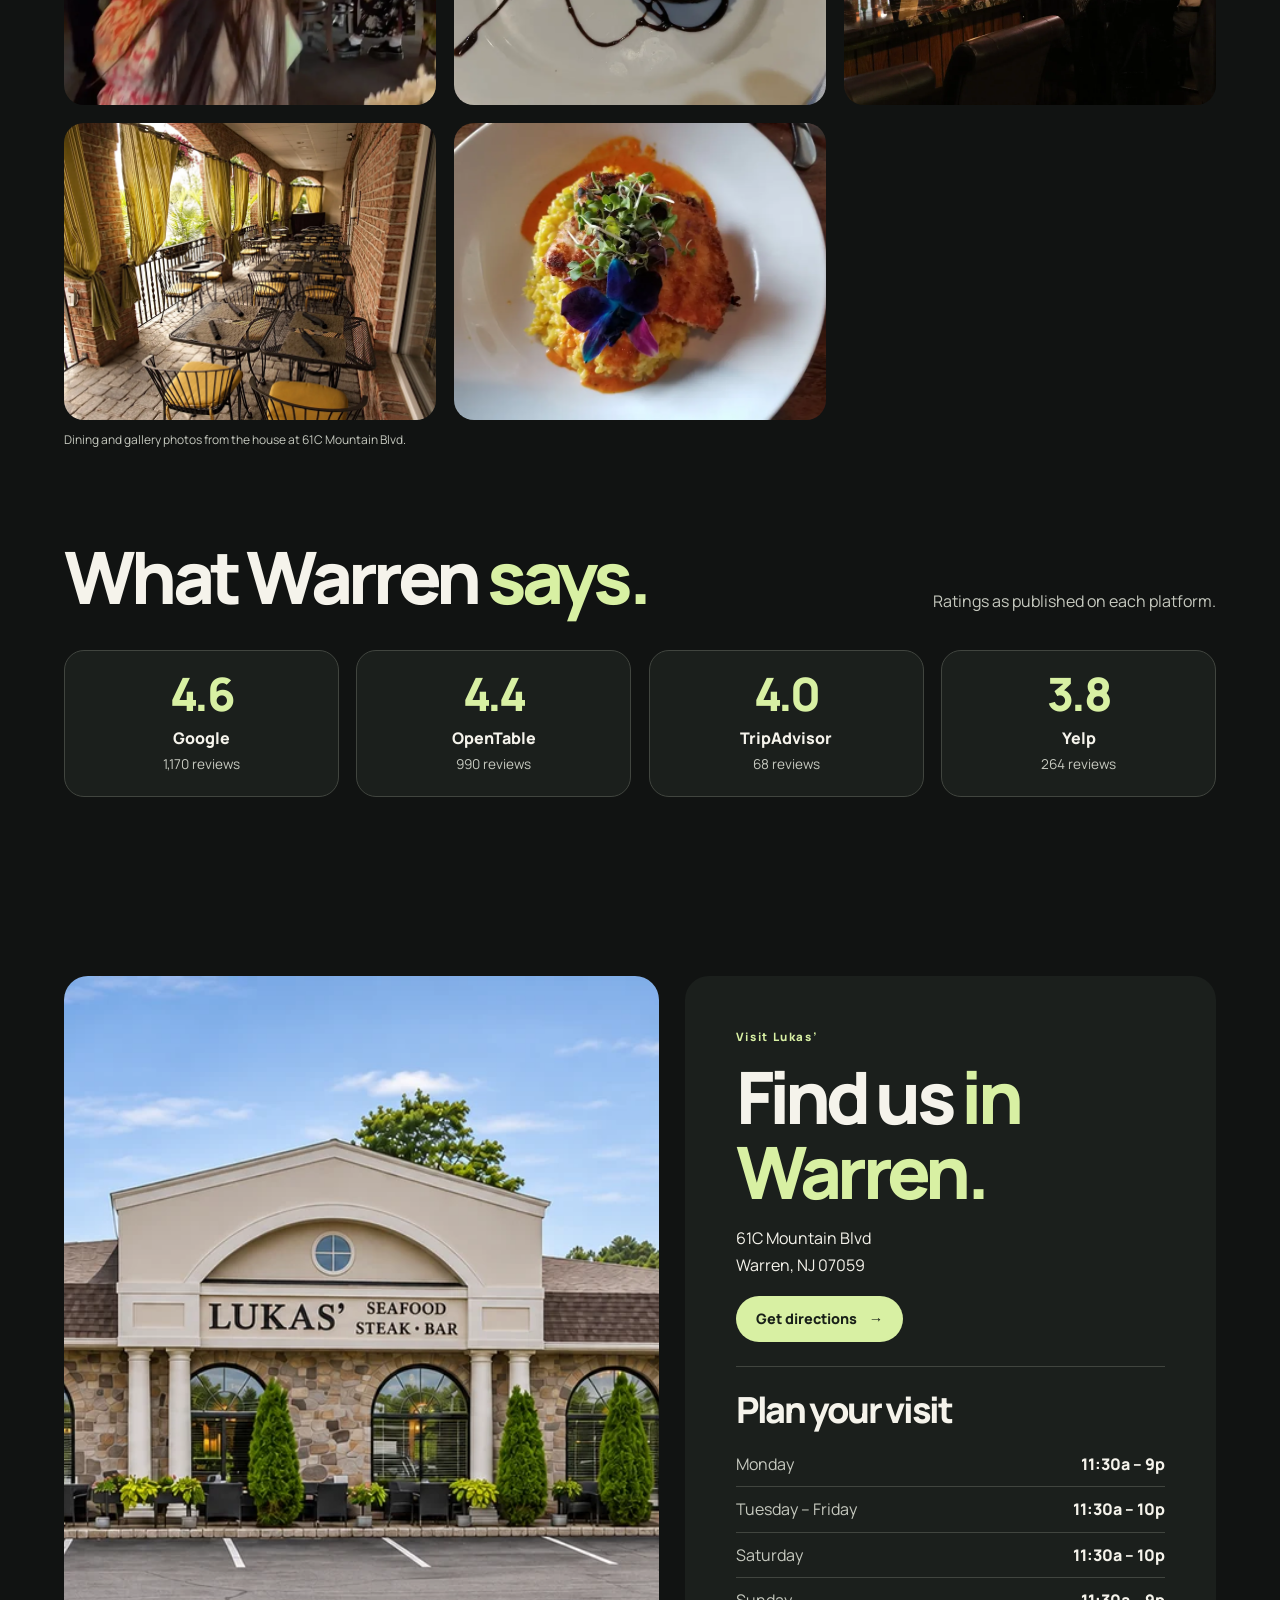
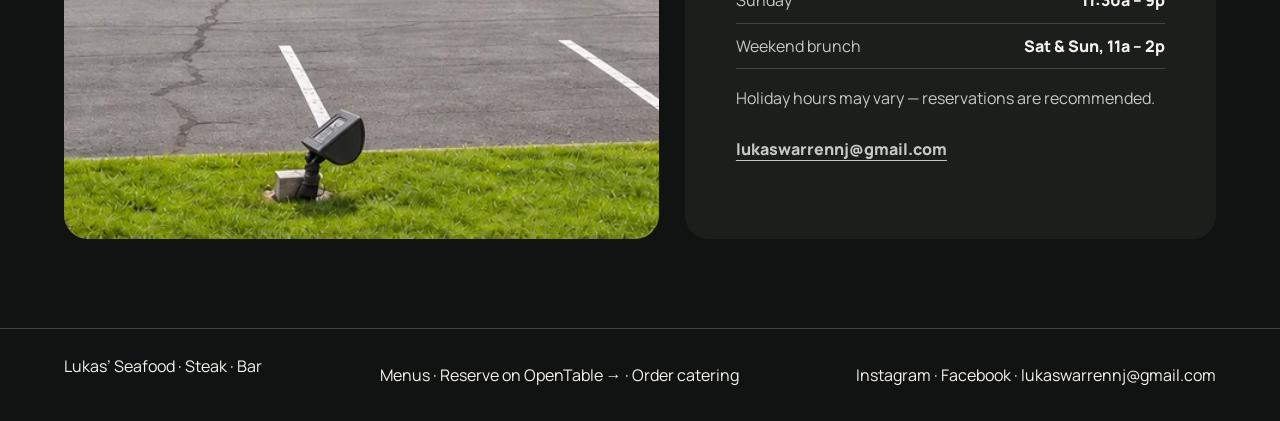
==== commit af6202b7: "Strip watermarked photos, add structured data, headers, 404 and motion Photos (the P0): 8 of the 27 " ====
--- a/index.html
+++ b/index.html
@@ -2,6 +2,7 @@
 <html lang="en">
 <head>
 <meta charset="utf-8">
+<script>document.documentElement.className += " js";</script>
 <meta name="viewport" content="width=device-width, initial-scale=1">
 <title>Lukas&rsquo; Seafood &middot; Steak &middot; Bar | Warren, NJ</title>
 <meta name="description" content="Seafood, steaks and cocktails in Warren, New Jersey. Explore the menu, private dining, catering and reservations.">
@@ -11,6 +12,49 @@
 <meta property="og:type" content="website">
 <meta property="og:image" content="assets/img/exterior-night-signage-315.webp">
 <meta name="theme-color" content="#111312">
+<script type="application/ld+json">
+{
+  "@context": "https://schema.org",
+  "@type": "Restaurant",
+  "name": "Lukas' Seafood & Grille",
+  "alternateName": "Lukas' Seafood · Steak · Bar",
+  "description": "Seafood, steaks and cocktails in Warren, New Jersey. Dinner, a full bar, a $45 prix fixe Sunday through Thursday, brunch Saturday and Sunday, and private dining.",
+  "url": "https://lukas-seafood.netlify.app/",
+  "image": "https://lukas-seafood.netlify.app/assets/img/storefront.webp",
+  "logo": "https://lukas-seafood.netlify.app/assets/img/logo-ls-monogram-cropped-146.webp",
+  "priceRange": "$$$",
+  "currenciesAccepted": "USD",
+  "servesCuisine": ["Seafood", "Steakhouse", "Italian", "Mediterranean"],
+  "address": {
+    "@type": "PostalAddress",
+    "streetAddress": "61C Mountain Blvd",
+    "addressLocality": "Warren",
+    "addressRegion": "NJ",
+    "postalCode": "07059",
+    "addressCountry": "US"
+  },
+  "geo": { "@type": "GeoCoordinates", "latitude": 40.617949, "longitude": -74.4963409 },
+  "hasMenu": "https://lukas-seafood.netlify.app/menus.html",
+  "acceptsReservations": "https://www.opentable.com/r/lukass-seafood-and-grille-warren",
+  "aggregateRating": {
+    "@type": "AggregateRating",
+    "ratingValue": "4.6",
+    "reviewCount": "1170",
+    "bestRating": "5",
+    "worstRating": "1"
+  },
+  "openingHoursSpecification": [
+    { "@type": "OpeningHoursSpecification", "dayOfWeek": "Monday", "opens": "11:30", "closes": "21:00" },
+    { "@type": "OpeningHoursSpecification", "dayOfWeek": ["Tuesday", "Wednesday", "Thursday", "Friday"], "opens": "11:30", "closes": "22:00" },
+    { "@type": "OpeningHoursSpecification", "dayOfWeek": "Saturday", "opens": "11:30", "closes": "22:00" },
+    { "@type": "OpeningHoursSpecification", "dayOfWeek": "Sunday", "opens": "11:30", "closes": "21:00" }
+  ],
+  "sameAs": [
+    "https://www.instagram.com/lukasnj_/",
+    "https://www.facebook.com/p/Lukas-Seafood-Grille-100062875322074/"
+  ]
+}
+</script>
 <link rel="icon" href="assets/img/logo-ls-monogram-cropped-146.webp" type="image/webp">
 <link rel="stylesheet" href="assets/fonts/fonts.css">
 <link rel="stylesheet" href="style.css">
@@ -54,23 +98,23 @@
 </div></figure>
 </section>
 
-<section class="menu section" id="menu" aria-labelledby="menu-title">
+<section class="menu section reveal" id="menu" aria-labelledby="menu-title">
 <div class="section-heading menu-heading"><h2 id="menu-title">Explore the <em>menu.</em></h2><a class="button outline" href="menus.html">See the full menu <span aria-hidden="true">&rarr;</span></a></div>
 <div class="menu-grid">
 <article class="menu-card"><img src="assets/img/seafood.webp" alt="Plated seafood at Lukas'" loading="lazy" decoding="async"><div><h3>Seafood &amp; raw bar</h3><p>Blue Point oysters, garlic shrimp and New England clam chowder.</p></div></article>
 <article class="menu-card"><img src="assets/img/sliced-steak.webp" alt="Sliced steak served with vegetables" loading="lazy" decoding="async"><div><h3>Steaks &amp; chops</h3><p>Explore the steak and chop selections for dinner.</p></div></article>
-<article class="menu-card"><img src="assets/img/bar-gallery.webp" alt="The bar at Lukas'" loading="lazy" decoding="async"><div><h3>Lunch &amp; the bar</h3><p>Lunch, cocktails and wine at the full bar.</p></div></article>
-</div>
-</section>
-
-<section class="section" id="dishes" aria-labelledby="dishes-title">
+<article class="menu-card"><img src="assets/img/orange-cocktail-table-900.webp" alt="Cocktails on a table at Lukas'" loading="lazy" decoding="async"><div><h3>Lunch &amp; the bar</h3><p>Lunch, cocktails and wine at the full bar.</p></div></article>
+</div>
+</section>
+
+<section class="section reveal" id="dishes" aria-labelledby="dishes-title">
 <div class="section-heading"><h2 id="dishes-title">What the kitchen<br><em>sends out.</em></h2><p>A look at a few of the plates guests order most &mdash; the whole menu is on the <a class="textlink" href="menus.html">menus page</a>.</p></div>
 <div class="sig-grid">
-<article class="menu-card"><img src="assets/img/seafood-chilled-platter-480.webp" alt="Chilled Shellfish Sampler" loading="lazy" decoding="async"><div><h3>Chilled Shellfish Sampler</h3><p>Shrimp, clams, mussels and oysters, served cold with lemon and horseradish.</p></div></article><article class="menu-card"><img src="assets/img/lobster-bisque-900.webp" alt="Lobster Bisque" loading="lazy" decoding="async"><div><h3>Lobster Bisque</h3><p>A smooth lobster bisque, finished with a piece of lobster.</p></div></article><article class="menu-card"><img src="assets/img/horseradish-salmon-900.webp" alt="Horseradish Salmon" loading="lazy" decoding="async"><div><h3>Horseradish Salmon</h3><p>Mushroom and asparagus risotto, roasted red pepper sauce.</p></div></article><article class="menu-card"><img src="assets/img/seabass-fillet-900.webp" alt="Chilean Sea Bass" loading="lazy" decoding="async"><div><h3>Chilean Sea Bass</h3><p>Pancetta, fresh basil, cannellini bean, saffron risotto.</p></div></article><article class="menu-card"><img src="assets/img/new-york-strip-900.webp" alt="16oz New York Strip" loading="lazy" decoding="async"><div><h3>16oz New York Strip</h3><p>USDA Prime, broiled to perfection and served sizzling on a 500&deg; plate.</p></div></article><article class="menu-card"><img src="assets/img/crudo-shrimp-calamari-900.webp" alt="Shrimp &amp; Calamari" loading="lazy" decoding="async"><div><h3>Shrimp &amp; Calamari</h3><p>The signature crudo, dressed in lemon and extra virgin olive oil.</p></div></article>
-</div>
-</section>
-
-<section class="section split" id="steaks" aria-labelledby="steaks-title">
+<article class="menu-card"><img src="assets/img/seafood-chilled-platter-480.webp" alt="Chilled Shellfish Sampler" loading="lazy" decoding="async"><div><h3>Chilled Shellfish Sampler</h3><p>Shrimp, clams, mussels and oysters, served cold with lemon and horseradish.</p></div></article><article class="menu-card"><img src="assets/img/lobster-bisque-900.webp" alt="Lobster Bisque" loading="lazy" decoding="async"><div><h3>Lobster Bisque</h3><p>A smooth lobster bisque, finished with a piece of lobster.</p></div></article><article class="menu-card"><img src="assets/img/horseradish-salmon-900.webp" alt="Horseradish Salmon" loading="lazy" decoding="async"><div><h3>Horseradish Salmon</h3><p>Mushroom and asparagus risotto, roasted red pepper sauce.</p></div></article><article class="menu-card"><img src="assets/img/short-rib-braised-900.webp" alt="Braised Short Ribs" loading="lazy" decoding="async"><div><h3>Braised Short Ribs</h3><p>Cipollini onion, mashed potato.</p></div></article><article class="menu-card"><img src="assets/img/new-york-strip-900.webp" alt="16oz New York Strip" loading="lazy" decoding="async"><div><h3>16oz New York Strip</h3><p>USDA Prime, broiled to perfection and served sizzling on a 500&deg; plate.</p></div></article><article class="menu-card"><img src="assets/img/grilled-shrimp-lobster-900.webp" alt="Jumbo Shrimp &amp; Scallops" loading="lazy" decoding="async"><div><h3>Jumbo Shrimp &amp; Scallops</h3><p>Pan seared truffle oil, wild mushroom risotto, lobster brandy sauce.</p></div></article>
+</div>
+</section>
+
+<section class="section split reveal" id="steaks" aria-labelledby="steaks-title">
 <div class="menu-panel">
 <p class="eyebrow">Steaks &amp; chops</p>
 <h2 id="steaks-title">At Lukas, your last bite is just as good as your first.</h2>
@@ -80,10 +124,10 @@
 </ul>
 <div class="pill-row"><a class="button outline" href="menus.html#steaks">See the full steak list</a></div>
 </div>
-<div class="panel-media"><img src="assets/img/meat-display-case-960.webp" alt="The raw bar and fish display at Lukas'" loading="lazy" decoding="async"></div>
-</section>
-
-<section class="section split" id="bar" aria-labelledby="bar-title">
+<div class="panel-media"><img src="assets/img/filet-mignon-grilled-900.webp" alt="A grilled filet mignon at Lukas'" loading="lazy" decoding="async"></div>
+</section>
+
+<section class="section split reveal" id="bar" aria-labelledby="bar-title">
 <div class="menu-panel">
 <p class="eyebrow">The bar</p>
 <h2 id="bar-title">A full bar, and a good reason to stay at the bar.</h2>
@@ -94,10 +138,10 @@
 <p class="note" style="margin-top:18px"><strong>Happy hour</strong> Monday to Friday, 4:30&ndash;6:30 &mdash; half-price drink specials, $8.00.</p>
 <div class="pill-row"><a class="button outline" href="menus.html#bar">See the full drinks list</a></div>
 </div>
-<div class="panel-media"><img src="assets/img/bar-counter-stools-900.webp" alt="The bar at Lukas' with amber lighting" loading="lazy" decoding="async"></div>
-</section>
-
-<section class="section split" id="prixfixe" aria-labelledby="prixfixe-title">
+<div class="panel-media"><img src="assets/img/wine-service-candle-900.webp" alt="Wine service by candlelight at Lukas'" loading="lazy" decoding="async"></div>
+</section>
+
+<section class="section split reveal" id="prixfixe" aria-labelledby="prixfixe-title">
 <div class="menu-panel">
 <p class="eyebrow">Prix fixe</p>
 <h2 id="prixfixe-title">Two courses, forty-five dollars.</h2>
@@ -107,7 +151,7 @@
 <div class="panel-media"><img src="assets/img/guestbook-prix-fixe-card-1200.webp" alt="The printed prix fixe card at Lukas'" loading="lazy" decoding="async"></div>
 </section>
 
-<section class="story" id="story">
+<section class="story reveal" id="story">
 <img src="assets/img/founders-portrait-900.webp" alt="Sonny and Burim Gjevukaj, the founders behind Lukas'" loading="lazy" decoding="async">
 <div>
 <p class="eyebrow">Our story</p>
@@ -117,7 +161,7 @@
 </div>
 </section>
 
-<section class="story" id="dining">
+<section class="story reveal" id="dining">
 <img src="assets/img/dining.webp" alt="Warm lighting and set tables inside Lukas'" loading="lazy" decoding="async">
 <div>
 <p class="eyebrow">Private dining &amp; catering</p>
@@ -130,28 +174,28 @@
 </div>
 </section>
 
-<section class="section photo-gallery" id="gallery" aria-labelledby="gallery-title">
+<section class="section photo-gallery reveal" id="gallery" aria-labelledby="gallery-title">
 <div class="section-heading"><h2 id="gallery-title">A look at <em>Lukas&rsquo;.</em></h2><a class="textlink" href="https://www.instagram.com/lukasnj_/">Follow @lukasnj_ on Instagram &rarr;</a></div>
 <div class="gallery-grid">
 <img src="assets/img/dining-hero-1448.webp" alt="dining hero 1448" loading="lazy" decoding="async">
 <img src="assets/img/table-752.webp" alt="table 752" loading="lazy" decoding="async">
 <figure><img src="assets/img/bar-evening.webp" alt="bar evening" loading="lazy" decoding="async"><figcaption>Bar</figcaption></figure>
 <img src="assets/img/seafood-risotto.webp" alt="seafood risotto" loading="lazy" decoding="async">
-<img src="assets/img/plated-entree.webp" alt="plated entree" loading="lazy" decoding="async">
+<img src="assets/img/penne-vodka-900.webp" alt="penne vodka" loading="lazy" decoding="async">
 <img src="assets/img/seared-entree.webp" alt="seared entree" loading="lazy" decoding="async">
 <img src="assets/img/steak-and-seafood.webp" alt="steak and seafood" loading="lazy" decoding="async">
-<img src="assets/img/crudo-shrimp-calamari-900.webp" alt="crudo shrimp calamari" loading="lazy" decoding="async">
+<img src="assets/img/octopus-greens-900.webp" alt="octopus with greens" loading="lazy" decoding="async">
 <img src="assets/img/cocktail-pair-900.webp" alt="cocktail pair" loading="lazy" decoding="async">
-<img src="assets/img/lobster-scampi-pasta-900.webp" alt="lobster scampi pasta" loading="lazy" decoding="async">
-<img src="assets/img/chocolate-lava-cake-900.webp" alt="chocolate lava cake" loading="lazy" decoding="async">
+<img src="assets/img/women-smiling-table-900.webp" alt="guests smiling at a table" loading="lazy" decoding="async">
+<img src="assets/img/chocolate-cake-layered-900.webp" alt="chocolate layer cake" loading="lazy" decoding="async">
 <img src="assets/img/interior-bar-wine-wall-1600.webp" alt="interior bar wine wall" loading="lazy" decoding="async">
 <img src="assets/img/patio-brick-outdoor-1600.webp" alt="patio brick outdoor" loading="lazy" decoding="async">
 <img src="assets/img/horseradish-salmon-900.webp" alt="horseradish salmon" loading="lazy" decoding="async">
 </div>
-<p class="gallery-credit">Dining and gallery photos via Restaurantji, and from the house at 61C Mountain Blvd.</p>
-</section>
-
-<section class="section" id="reviews" aria-labelledby="reviews-title">
+<p class="gallery-credit">Dining and gallery photos from the house at 61C Mountain Blvd.</p>
+</section>
+
+<section class="section reveal" id="reviews" aria-labelledby="reviews-title">
 <div class="section-heading"><h2 id="reviews-title">What Warren <em>says.</em></h2><p>Ratings as published on each platform.</p></div>
 <div class="rating-grid">
 <div class="rating"><span class="score">4.6</span><span class="plat">Google</span><span class="count">1,170 reviews</span></div>
@@ -161,7 +205,7 @@
 </div>
 </section>
 
-<section class="visit section" id="visit" aria-labelledby="visit-title">
+<section class="visit section reveal" id="visit" aria-labelledby="visit-title">
 <figure class="storefront"><img src="assets/img/storefront.webp" alt="Lukas' Seafood, Steak and Bar in Warren, New Jersey" loading="lazy" decoding="async"></figure>
 <div class="visit-info">
 <div>
--- a/style.css
+++ b/style.css
@@ -5,6 +5,7 @@
   --text: #f5f3eb;
   --muted: #c6c9bf;
   --accent: #d8f0a3;
+  --warm: #f0a35c;
   --line: #41453f;
   font-family: Manrope, Arial, sans-serif;
 }
@@ -157,13 +158,6 @@
   .mobile-actions a:last-child { background: var(--accent); color: #192019; }
 }
 
-@font-face {
-  font-family: Manrope;
-  src: url('fonts/manrope-latin.woff2') format("woff2");
-  font-style: normal;
-  font-weight: 400 800;
-  font-display: swap;
-}
 .hero {
   min-height: 0;
   grid-template-columns: minmax(0, 1.1fr) minmax(0, 1fr);
@@ -196,7 +190,7 @@
 @media (prefers-reduced-motion: no-preference) {
   .hero-copy { animation: intro-in 540ms ease-out both; }
   .button, .mobile-actions a { transition: background-color 160ms ease, border-color 160ms ease, color 160ms ease; }
-  .hero-photo img { animation: photo-in 380ms ease-out both; }
+  .hero-photo img { animation: photo-in 380ms ease-out; }
   @keyframes intro-in { from { opacity: 0; transform: translateY(10px); } to { opacity: 1; transform: translateY(0); } }
   @keyframes photo-in { from { opacity: .65; } to { opacity: 1; } }
 }
@@ -381,3 +375,115 @@
   .hero-picker { padding: 3px; }
   .hero-picker button { width: 40px; height: 40px; }
 }
+
+
+/* ---------- hero: warmth from the room ---------- */
+.hero-copy {
+  background:
+    radial-gradient(125% 155% at 100% 38%,
+      rgba(240,163,92,.17) 0%,
+      rgba(240,163,92,.07) 34%,
+      rgba(27,31,28,0) 72%);
+}
+.hero-photo::after {
+  content: ""; position: absolute; inset: 0; z-index: 1; pointer-events: none;
+  background: linear-gradient(90deg, #1b1f1c 0%, rgba(27,31,28,.72) 9%, rgba(27,31,28,0) 30%);
+}
+.hero-picker { z-index: 2; }
+.hero .actions .button:not(.outline) {
+  box-shadow: 0 0 0 1px rgba(240,163,92,.28), 0 12px 34px -14px rgba(240,163,92,.65);
+}
+.hero .actions .button:not(.outline):hover {
+  box-shadow: 0 0 0 1px rgba(240,163,92,.5), 0 16px 42px -14px rgba(240,163,92,.85);
+}
+
+.hero h1 em { display: inline-block; color: var(--accent); }
+@supports ((-webkit-background-clip: text) or (background-clip: text)) {
+  .hero h1 em {
+    background-image: linear-gradient(96deg, #d8f0a3 0%, #f0a35c 100%);
+    -webkit-background-clip: text; background-clip: text;
+    color: transparent;
+  }
+}
+
+.hero-meta { border-top: 0; padding-top: 0; }
+.hero-meta::before {
+  content: ""; display: block; height: 1px; margin-bottom: 16px;
+  background: linear-gradient(90deg, var(--warm) 0%, var(--accent) 42%, rgba(65,69,63,0) 100%);
+}
+.hero-meta .star { color: var(--warm); }
+
+@media (max-width: 760px) {
+  .hero-copy {
+    background:
+      radial-gradient(130% 120% at 85% 0%,
+        rgba(240,163,92,.15) 0%,
+        rgba(240,163,92,.05) 40%,
+        rgba(27,31,28,0) 75%);
+  }
+  .hero-photo::after {
+    background: linear-gradient(180deg, rgba(27,31,28,.55) 0%, rgba(27,31,28,0) 22%);
+  }
+}
+
+
+/* ---------- motion ---------- */
+.hero-copy { animation: none; }
+
+.js .reveal {
+  opacity: 0; transform: translateY(20px);
+  transition: opacity .75s cubic-bezier(.22,.7,.3,1), transform .75s cubic-bezier(.22,.7,.3,1);
+}
+.js .reveal.in { opacity: 1; transform: none; }
+.js .reveal .menu-card,
+.js .reveal .gallery-grid > *,
+.js .reveal .rating {
+  opacity: 0; transform: translateY(16px);
+  transition: opacity .6s ease, transform .6s cubic-bezier(.22,.7,.3,1);
+}
+.js .reveal.in .menu-card,
+.js .reveal.in .gallery-grid > *,
+.js .reveal.in .rating { opacity: 1; transform: none; }
+.js .reveal.in .menu-card:nth-child(2), .js .reveal.in .gallery-grid > *:nth-child(2) { transition-delay: .06s; }
+.js .reveal.in .menu-card:nth-child(3), .js .reveal.in .gallery-grid > *:nth-child(3) { transition-delay: .12s; }
+.js .reveal.in .menu-card:nth-child(4), .js .reveal.in .gallery-grid > *:nth-child(4) { transition-delay: .18s; }
+.js .reveal.in .menu-card:nth-child(5), .js .reveal.in .gallery-grid > *:nth-child(5) { transition-delay: .24s; }
+.js .reveal.in .menu-card:nth-child(6), .js .reveal.in .gallery-grid > *:nth-child(6) { transition-delay: .3s; }
+.js .reveal.in .rating:nth-child(2) { transition-delay: .07s; }
+.js .reveal.in .rating:nth-child(3) { transition-delay: .14s; }
+.js .reveal.in .rating:nth-child(4) { transition-delay: .21s; }
+
+@media (prefers-reduced-motion: reduce) {
+  .js .reveal,
+  .js .reveal .menu-card,
+  .js .reveal .gallery-grid > *,
+  .js .reveal .rating {
+    opacity: 1 !important; transform: none !important; transition: none !important;
+  }
+}
+
+@media (prefers-reduced-motion: no-preference) {
+  .hero-copy .eyebrow { animation: rise-in 520ms ease-out both; }
+  .hero-copy h1 { animation: rise-in 660ms 70ms ease-out both; }
+  .hero-copy > p:not(.eyebrow):not(.hero-meta) { animation: rise-in 660ms 140ms ease-out both; }
+  .hero .actions { animation: rise-in 660ms 210ms ease-out both; }
+  .hero-meta { animation: rise-in 660ms 280ms ease-out both; }
+
+  .hero-photo img { transition: opacity .22s ease; }
+  .menu-card img, .gallery-grid figure img, .gallery-grid > img {
+    transition: scale .7s cubic-bezier(.22,.7,.3,1);
+  }
+  .menu-card:hover img, .gallery-grid figure:hover img, .gallery-grid > img:hover { scale: 1.06; }
+  .button span { display: inline-block; transition: transform .22s ease; }
+  .button:hover span { transform: translateX(4px); }
+  .lightbox.open { animation: lb-fade .24s ease-out both; }
+  .lightbox.open img { animation: lb-pop .32s cubic-bezier(.22,.7,.3,1) both; }
+}
+
+@keyframes rise-in { from { opacity: 0; transform: translateY(16px); } to { opacity: 1; transform: none; } }
+@keyframes lb-fade { from { opacity: 0; } to { opacity: 1; } }
+@keyframes lb-pop { from { opacity: 0; transform: scale(.96); } to { opacity: 1; transform: none; } }
+
+@media (min-width: 761px) {
+  .hero-photo img { top: -9%; bottom: auto; height: 118%; will-change: transform; }
+}
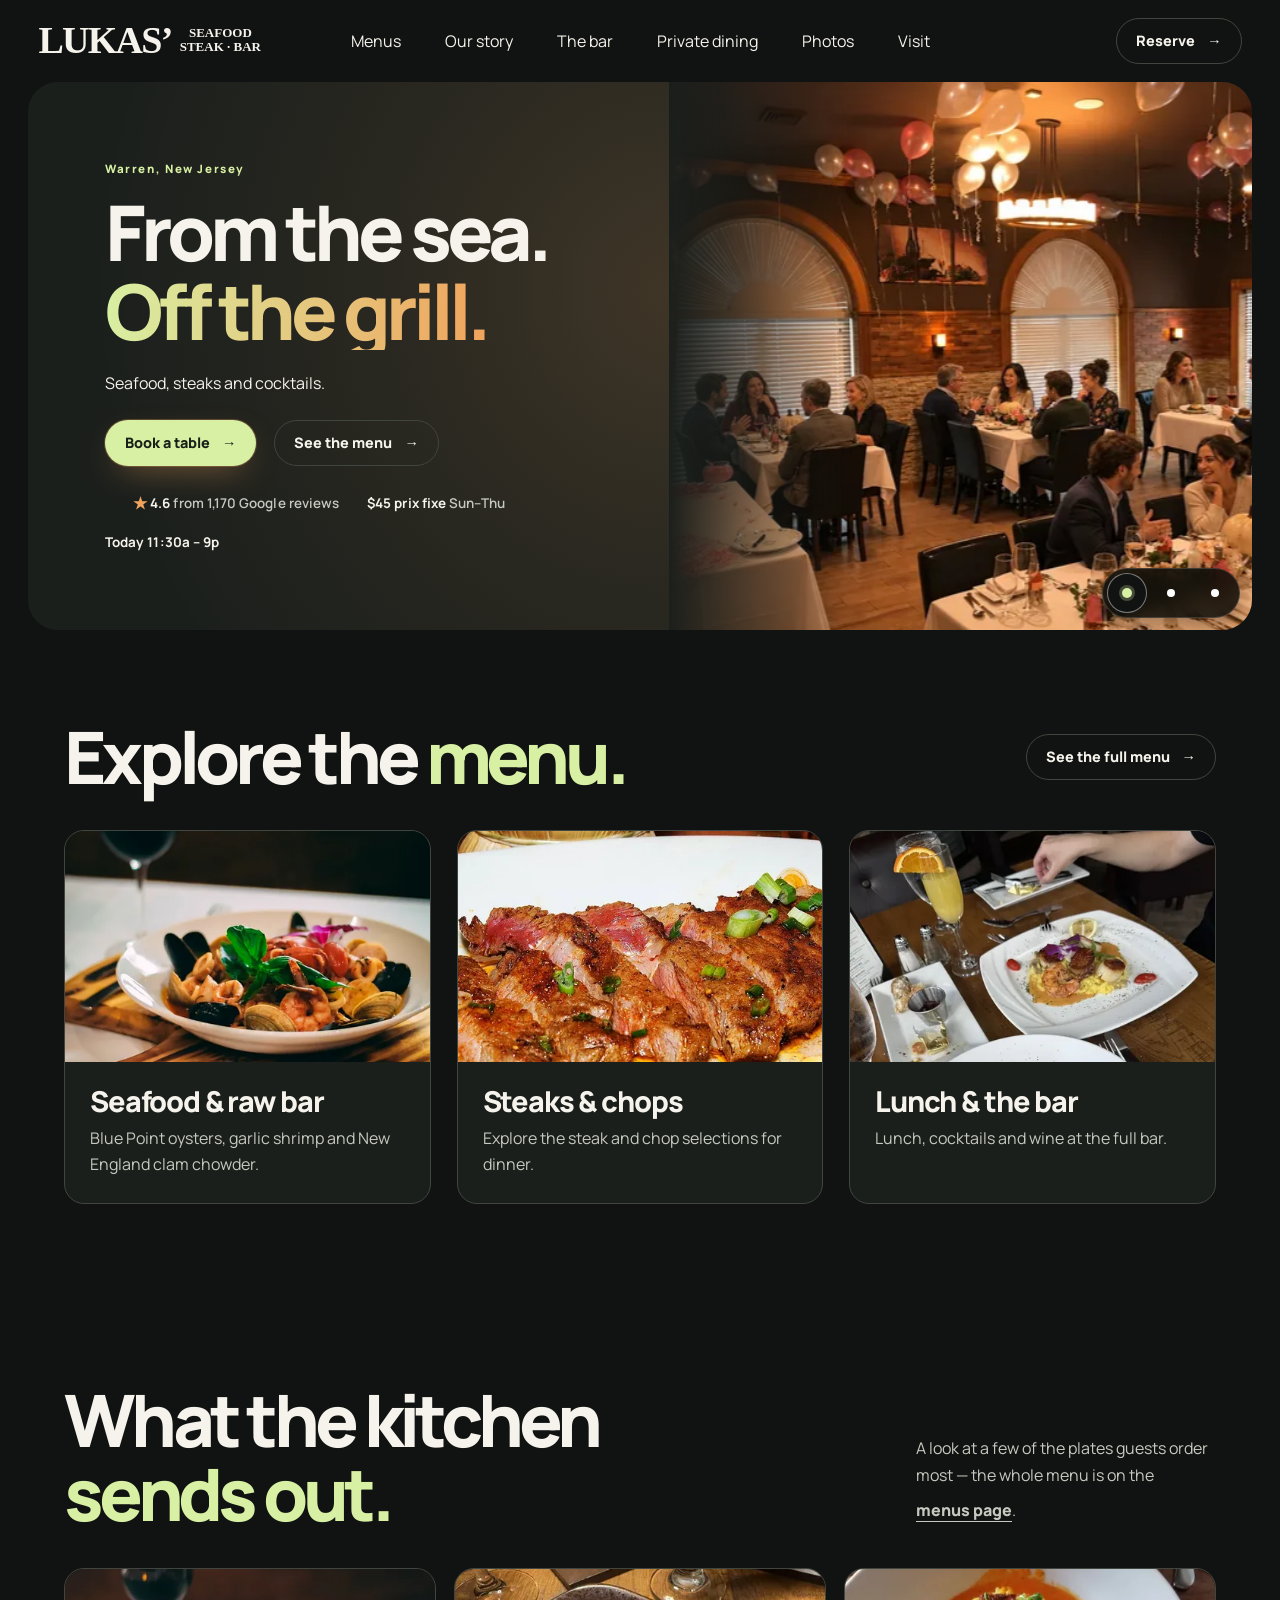
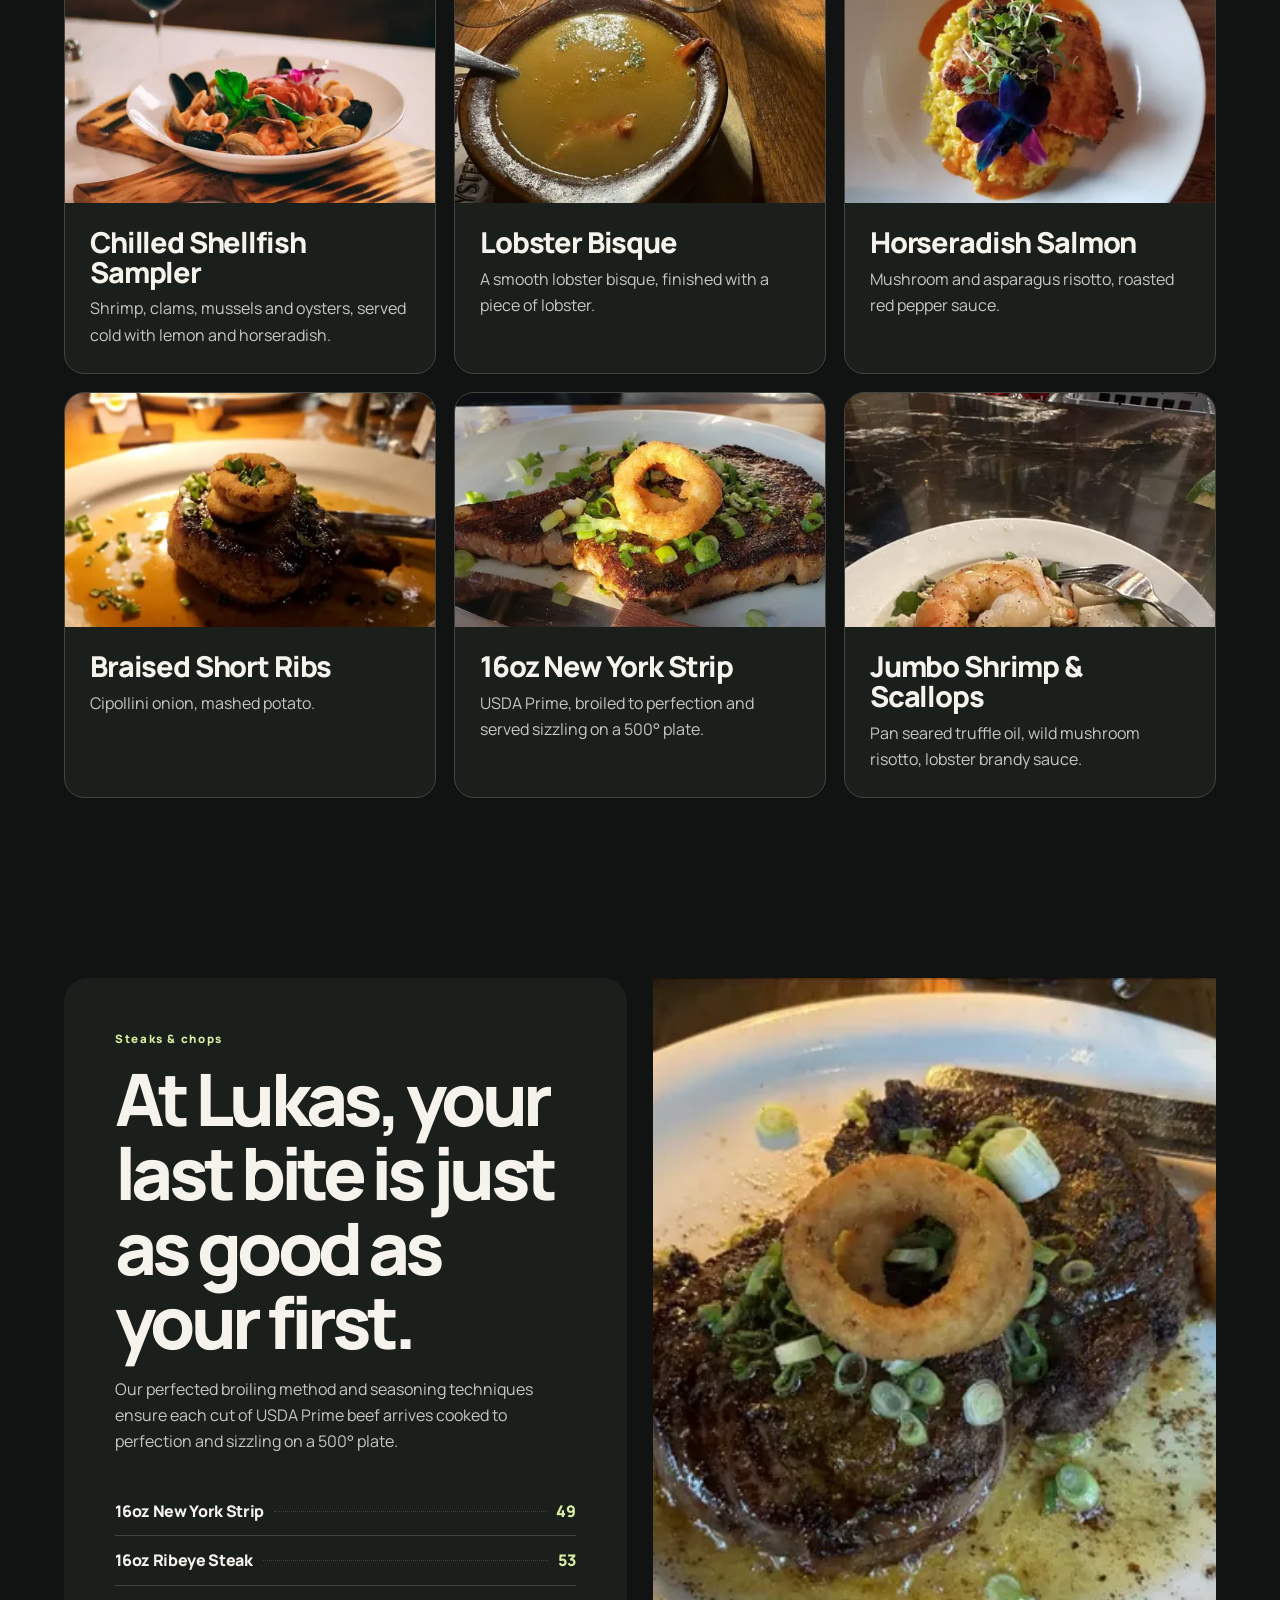
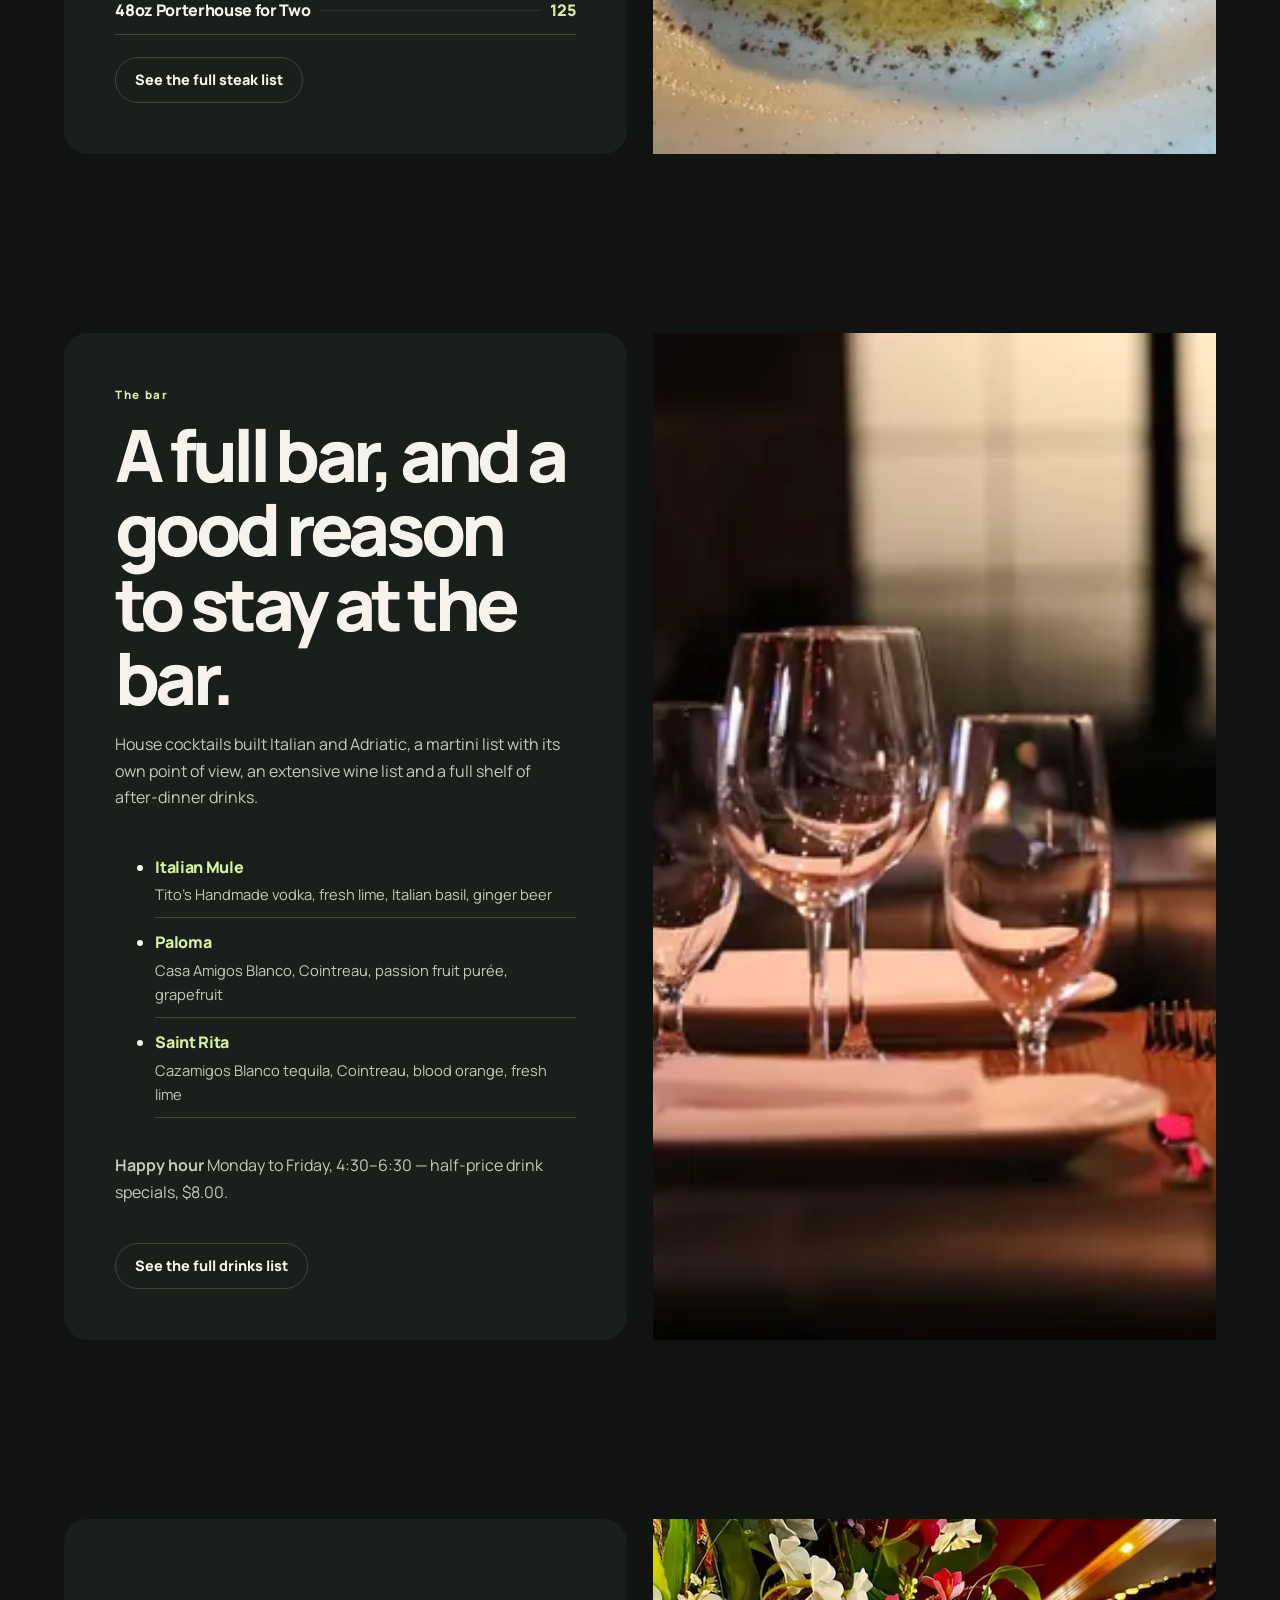
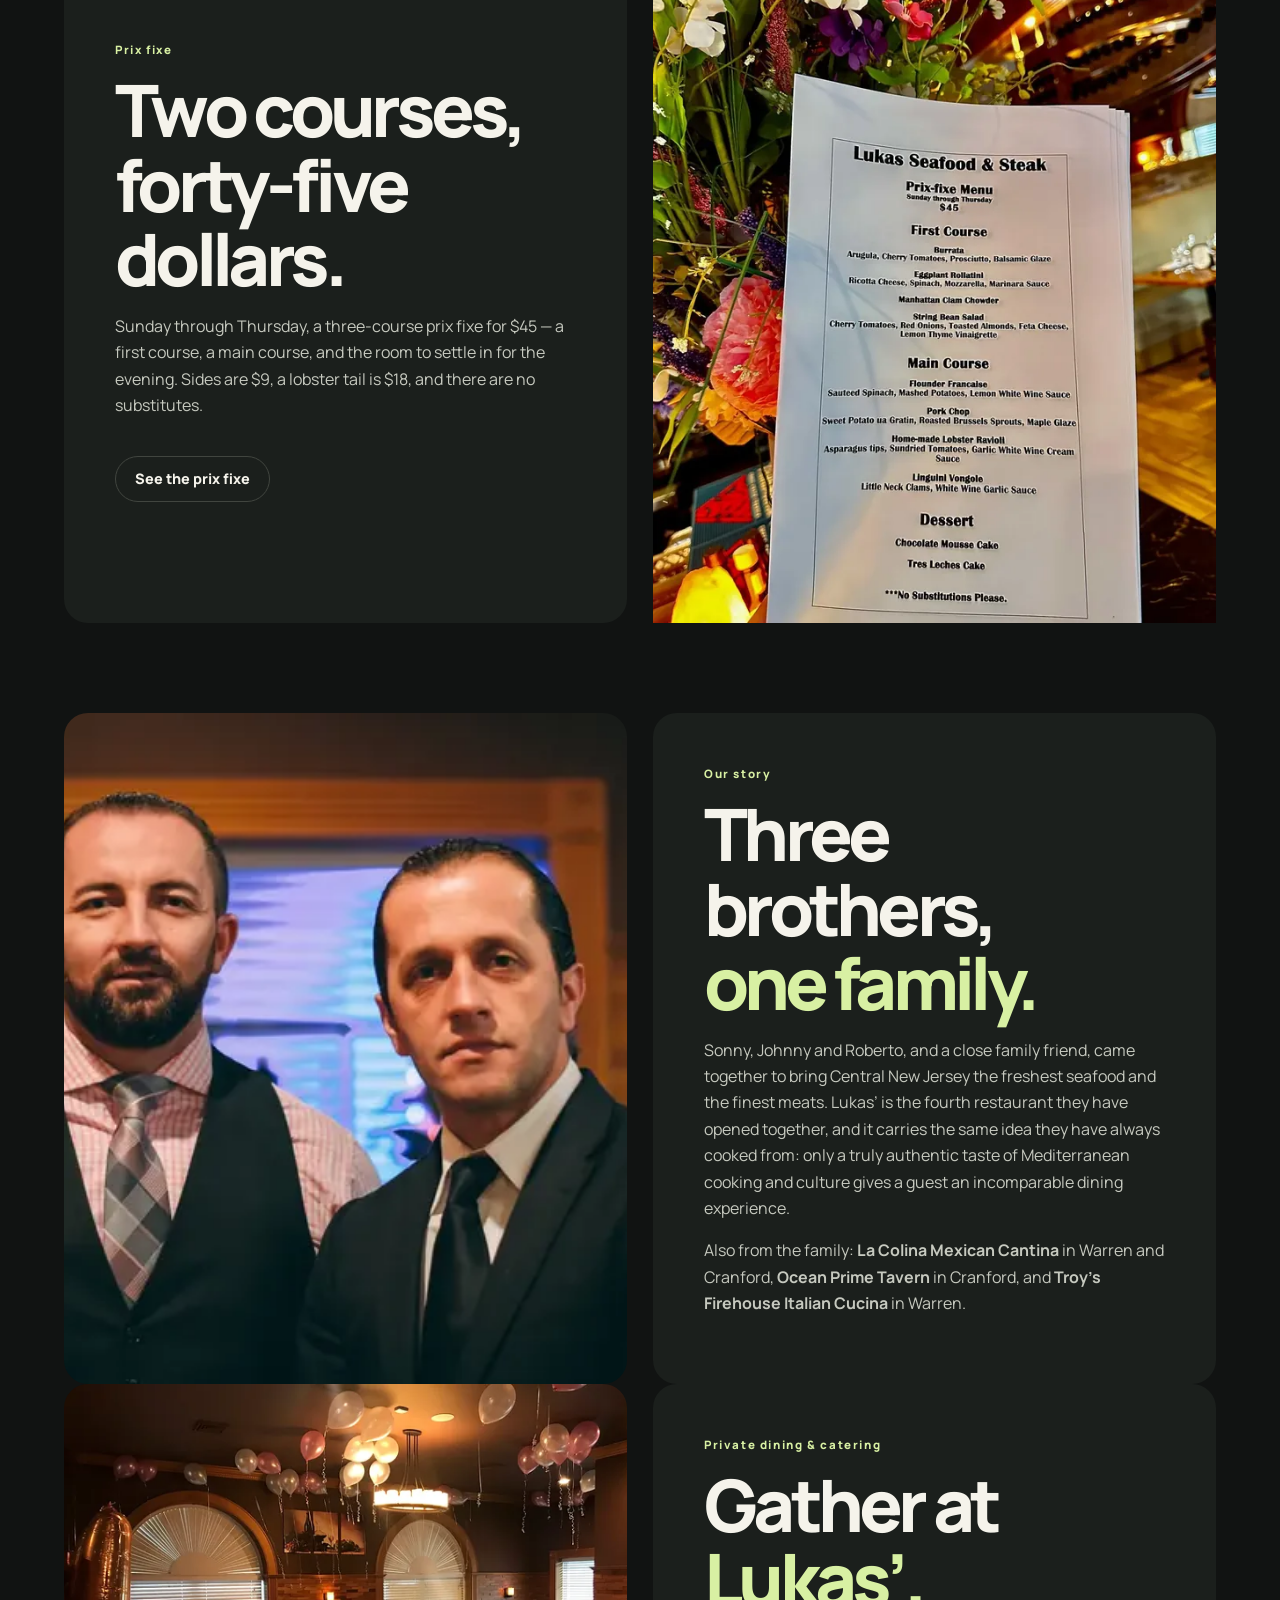
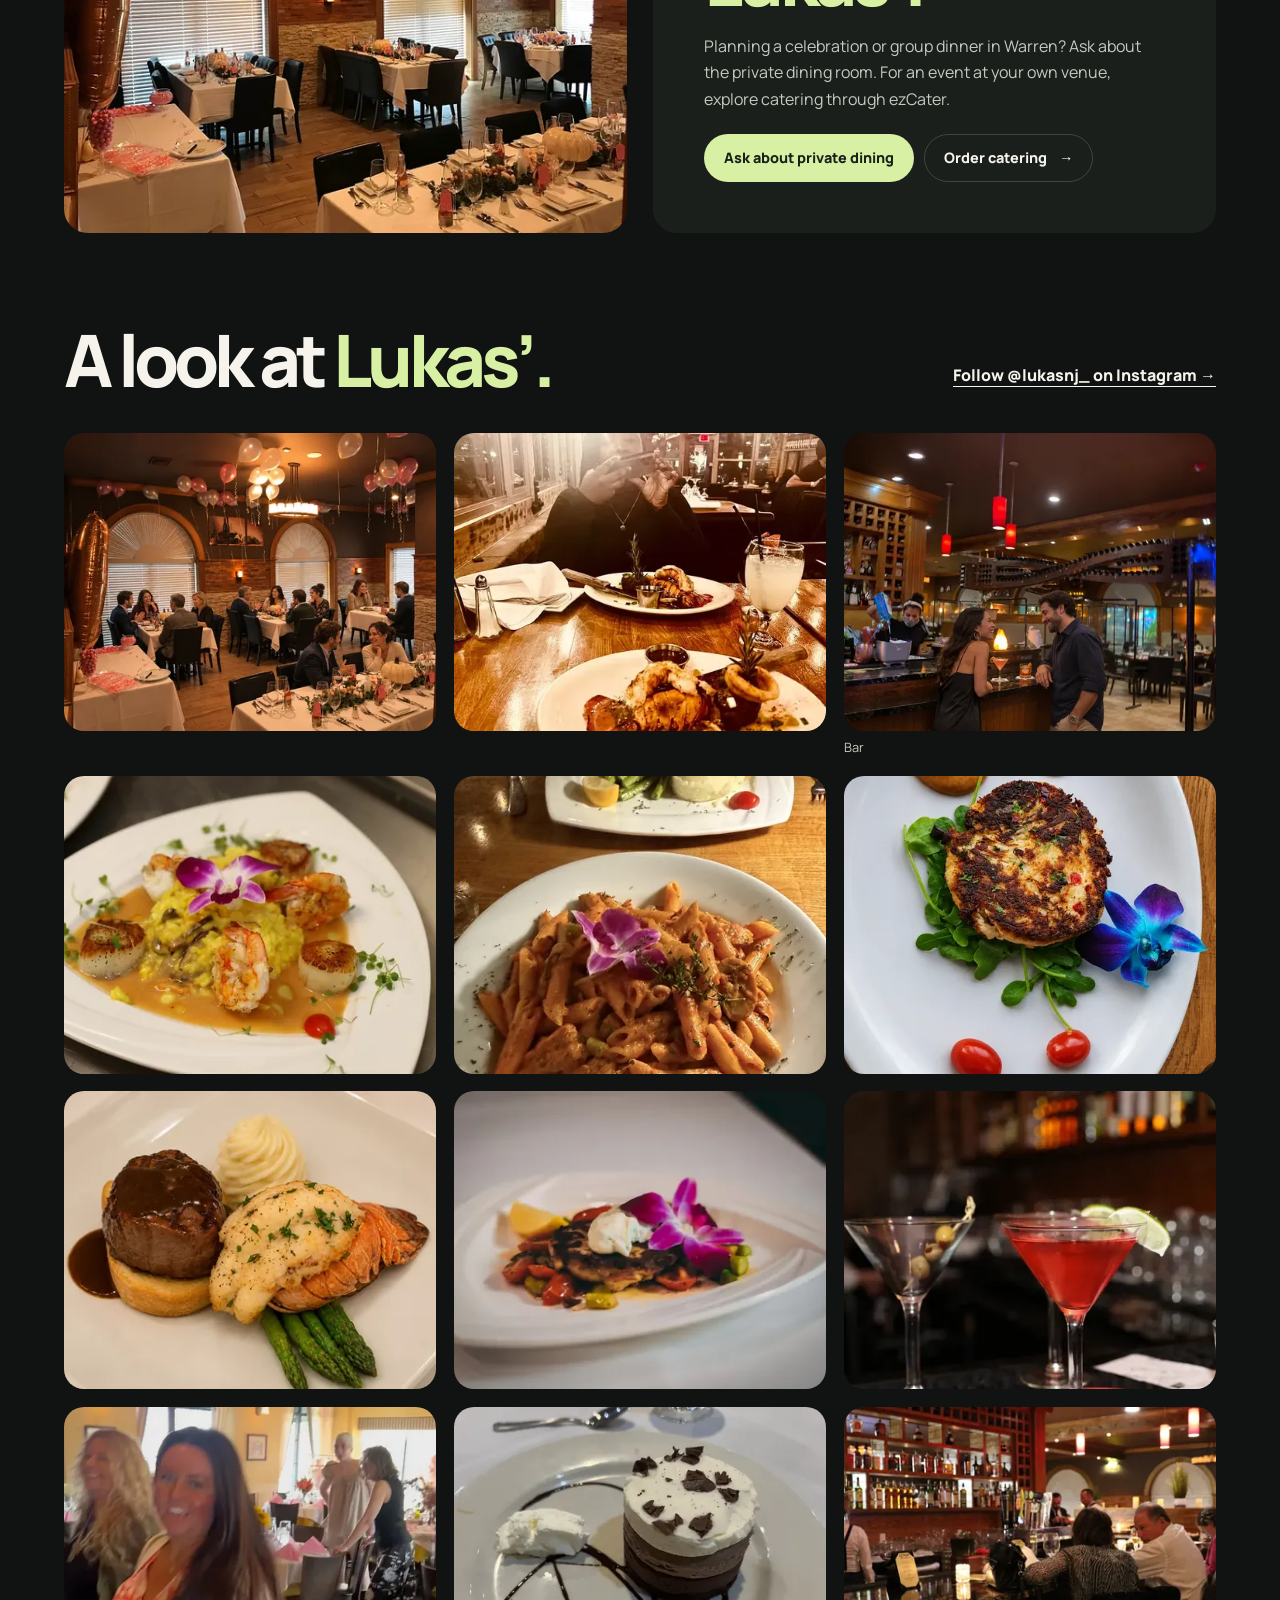
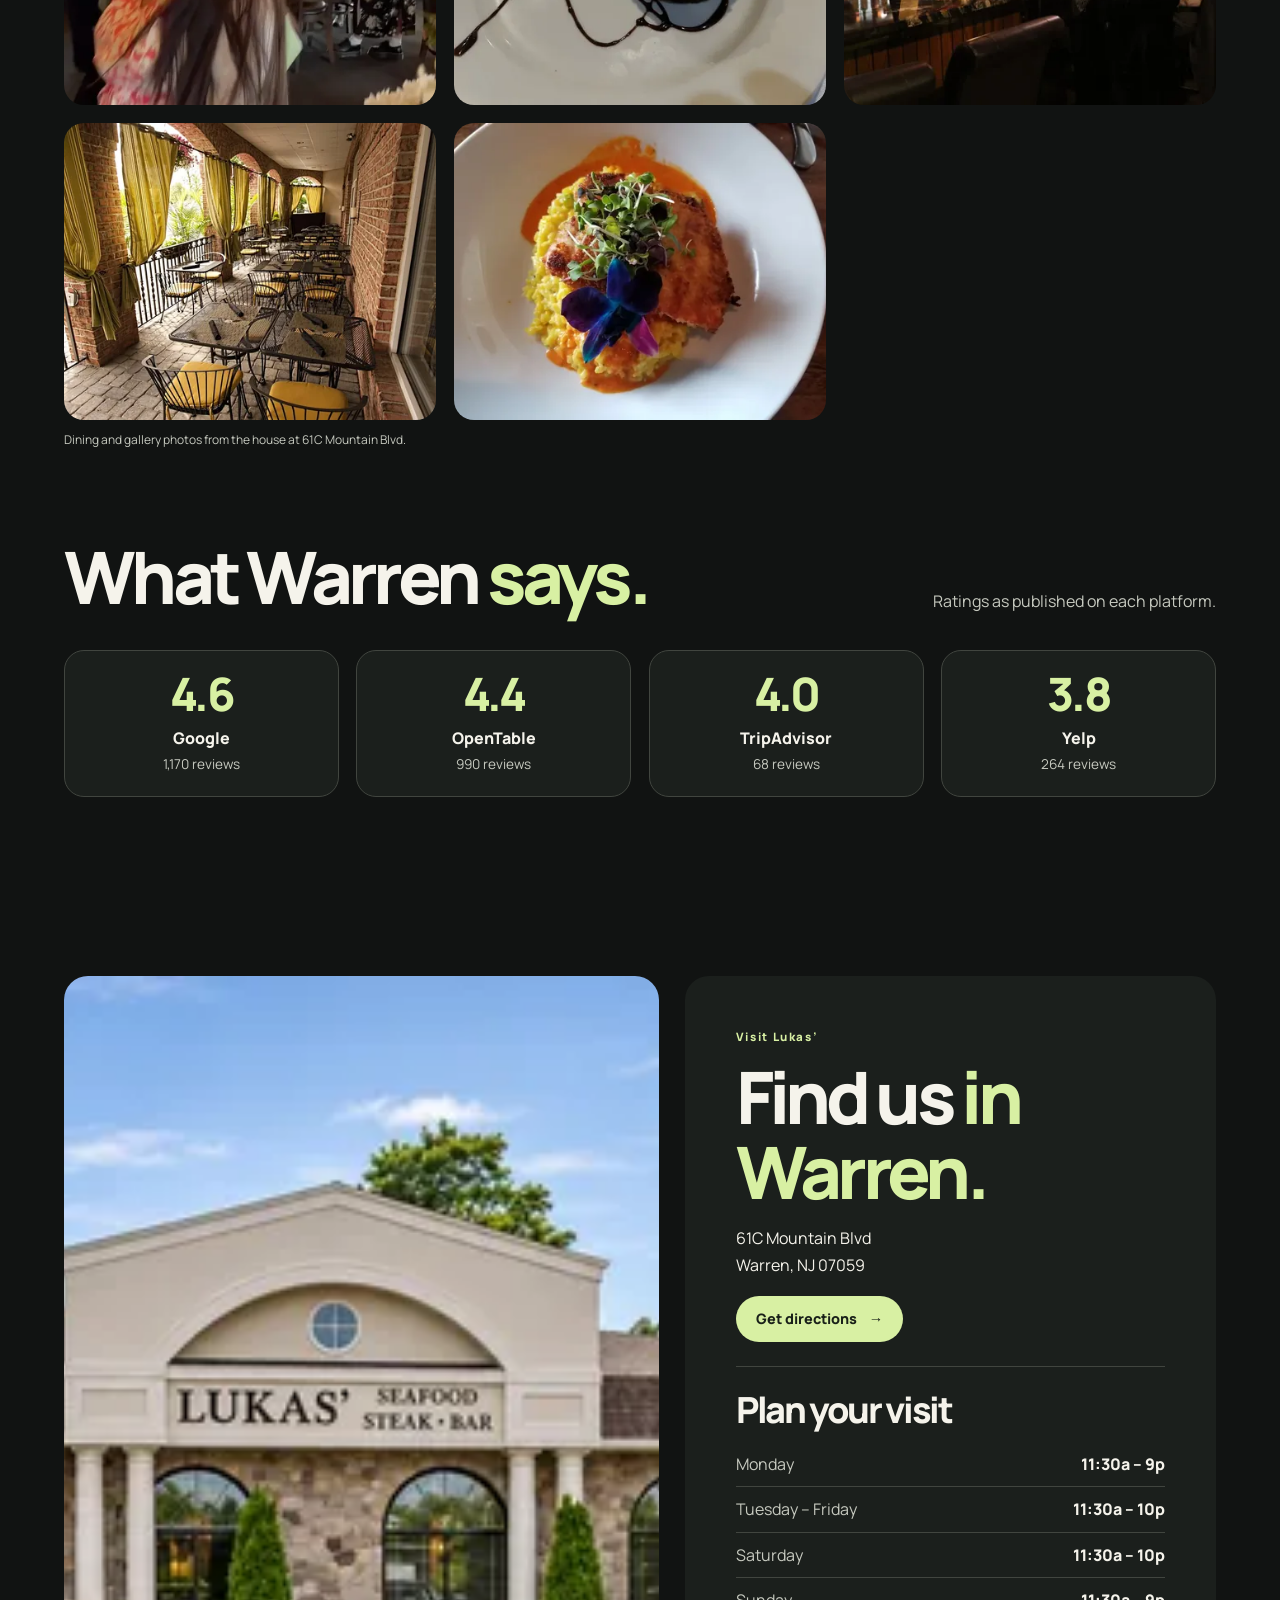
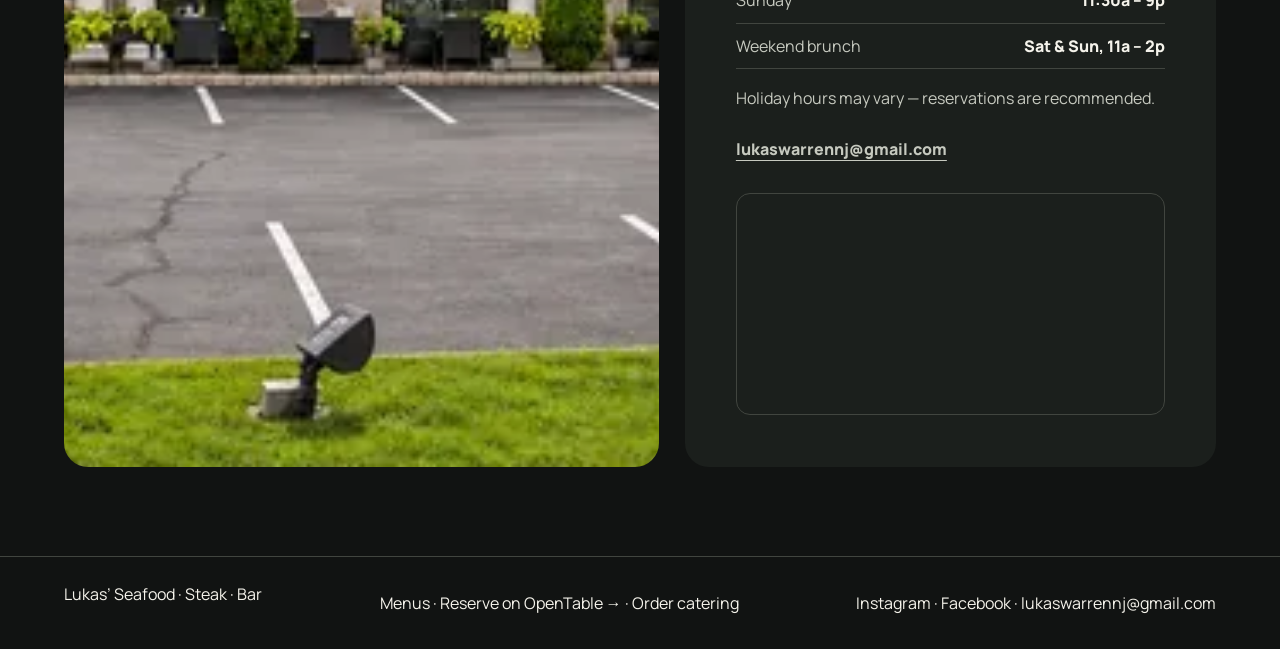
==== commit eb828e99: "Social card, responsive images, clickable menu cards, map, keyboard gallery Social sharing: the og:i" ====
--- a/index.html
+++ b/index.html
@@ -10,7 +10,18 @@
 <meta property="og:title" content="Lukas&rsquo; Seafood &middot; Steak &middot; Bar | Warren, NJ">
 <meta property="og:description" content="Seafood, steaks and cocktails in Warren, New Jersey. Explore the menu, private dining, catering and reservations.">
 <meta property="og:type" content="website">
-<meta property="og:image" content="assets/img/exterior-night-signage-315.webp">
+<meta property="og:image" content="https://lukas-seafood.netlify.app/assets/img/og-card-1200.jpg">
+<meta property="og:image:width" content="1200">
+<meta property="og:image:height" content="630">
+<meta property="og:image:alt" content="Lukas&rsquo; Seafood &amp; Grille in Warren, New Jersey">
+<meta property="og:url" content="https://lukas-seafood.netlify.app/">
+<meta property="og:site_name" content="Lukas&rsquo; Seafood &middot; Steak &middot; Bar">
+<meta property="og:locale" content="en_US">
+<meta name="twitter:card" content="summary_large_image">
+<meta name="twitter:title" content="Lukas&rsquo; Seafood &middot; Steak &middot; Bar | Warren, NJ">
+<meta name="twitter:description" content="Seafood, steaks and cocktails in Warren, New Jersey. Explore the menu, private dining, catering and reservations.">
+<meta name="twitter:image" content="https://lukas-seafood.netlify.app/assets/img/og-card-1200.jpg">
+<link rel="canonical" href="https://lukas-seafood.netlify.app/">
 <meta name="theme-color" content="#111312">
 <script type="application/ld+json">
 {
@@ -90,7 +101,7 @@
 </div>
 <p class="hero-meta"><span class="fact"><a href="https://www.google.com/maps/search/?api=1&amp;query=Lukas%27%20Seafood%20%26%20Grille%2C%2061C%20Mountain%20Blvd%2C%20Warren%2C%20NJ%2007059"><span class="star" aria-hidden="true">&#9733;</span> 4.6</a> <span class="muted">from 1,170 Google reviews</span></span><span class="fact"><a href="menus.html#prixfixe">$45 prix fixe</a> <span class="muted">Sun&ndash;Thu</span></span><span class="fact"><a href="index.html#visit"><span data-today-hours>Open daily from 11:30a</span></a></span></p>
 </div>
-<figure class="hero-photo hero-gallery"><img src="assets/img/dining-hero-1448.webp" alt="Dinner guests in the dining room at Lukas'" width="1448" height="1086" fetchpriority="high">
+<figure class="hero-photo hero-gallery"><img src="assets/img/dining-hero-1448.webp" srcset="assets/img/dining-hero-640.webp 640w, assets/img/dining-hero-1448.webp 1448w" sizes="(max-width:760px) 100vw, 50vw" width="1448" height="1086" alt="Dinner guests in the dining room at Lukas'" fetchpriority="high">
 <div class="hero-picker" role="group" aria-label="Choose a photo" hidden>
 <button type="button" aria-label="Dining room"></button>
 <button type="button" aria-label="Dinner table"></button>
@@ -101,16 +112,16 @@
 <section class="menu section reveal" id="menu" aria-labelledby="menu-title">
 <div class="section-heading menu-heading"><h2 id="menu-title">Explore the <em>menu.</em></h2><a class="button outline" href="menus.html">See the full menu <span aria-hidden="true">&rarr;</span></a></div>
 <div class="menu-grid">
-<article class="menu-card"><img src="assets/img/seafood.webp" alt="Plated seafood at Lukas'" loading="lazy" decoding="async"><div><h3>Seafood &amp; raw bar</h3><p>Blue Point oysters, garlic shrimp and New England clam chowder.</p></div></article>
-<article class="menu-card"><img src="assets/img/sliced-steak.webp" alt="Sliced steak served with vegetables" loading="lazy" decoding="async"><div><h3>Steaks &amp; chops</h3><p>Explore the steak and chop selections for dinner.</p></div></article>
-<article class="menu-card"><img src="assets/img/orange-cocktail-table-900.webp" alt="Cocktails on a table at Lukas'" loading="lazy" decoding="async"><div><h3>Lunch &amp; the bar</h3><p>Lunch, cocktails and wine at the full bar.</p></div></article>
+<a class="menu-card" href="menus.html#appetizers"><img src="assets/img/seafood.webp" srcset="assets/img/seafood-480.webp 480w, assets/img/seafood.webp 940w" sizes="(max-width:760px) 33vw, 33vw" width="940" height="638" alt="Plated seafood at Lukas'" loading="lazy" decoding="async"><div><h3>Seafood &amp; raw bar</h3><p>Blue Point oysters, garlic shrimp and New England clam chowder.</p></div></a>
+<a class="menu-card" href="menus.html#steaks"><img src="assets/img/sliced-steak.webp" srcset="assets/img/sliced-steak-480.webp 480w, assets/img/sliced-steak.webp 909w" sizes="(max-width:760px) 33vw, 33vw" width="909" height="769" alt="Sliced steak served with vegetables" loading="lazy" decoding="async"><div><h3>Steaks &amp; chops</h3><p>Explore the steak and chop selections for dinner.</p></div></a>
+<a class="menu-card" href="menus.html#bar"><img src="assets/img/orange-cocktail-table-900.webp" srcset="assets/img/orange-cocktail-table-480.webp 480w, assets/img/orange-cocktail-table-900.webp 900w" sizes="(max-width:760px) 33vw, 33vw" width="900" height="675" alt="Cocktails on a table at Lukas'" loading="lazy" decoding="async"><div><h3>Lunch &amp; the bar</h3><p>Lunch, cocktails and wine at the full bar.</p></div></a>
 </div>
 </section>
 
 <section class="section reveal" id="dishes" aria-labelledby="dishes-title">
 <div class="section-heading"><h2 id="dishes-title">What the kitchen<br><em>sends out.</em></h2><p>A look at a few of the plates guests order most &mdash; the whole menu is on the <a class="textlink" href="menus.html">menus page</a>.</p></div>
 <div class="sig-grid">
-<article class="menu-card"><img src="assets/img/seafood-chilled-platter-480.webp" alt="Chilled Shellfish Sampler" loading="lazy" decoding="async"><div><h3>Chilled Shellfish Sampler</h3><p>Shrimp, clams, mussels and oysters, served cold with lemon and horseradish.</p></div></article><article class="menu-card"><img src="assets/img/lobster-bisque-900.webp" alt="Lobster Bisque" loading="lazy" decoding="async"><div><h3>Lobster Bisque</h3><p>A smooth lobster bisque, finished with a piece of lobster.</p></div></article><article class="menu-card"><img src="assets/img/horseradish-salmon-900.webp" alt="Horseradish Salmon" loading="lazy" decoding="async"><div><h3>Horseradish Salmon</h3><p>Mushroom and asparagus risotto, roasted red pepper sauce.</p></div></article><article class="menu-card"><img src="assets/img/short-rib-braised-900.webp" alt="Braised Short Ribs" loading="lazy" decoding="async"><div><h3>Braised Short Ribs</h3><p>Cipollini onion, mashed potato.</p></div></article><article class="menu-card"><img src="assets/img/new-york-strip-900.webp" alt="16oz New York Strip" loading="lazy" decoding="async"><div><h3>16oz New York Strip</h3><p>USDA Prime, broiled to perfection and served sizzling on a 500&deg; plate.</p></div></article><article class="menu-card"><img src="assets/img/grilled-shrimp-lobster-900.webp" alt="Jumbo Shrimp &amp; Scallops" loading="lazy" decoding="async"><div><h3>Jumbo Shrimp &amp; Scallops</h3><p>Pan seared truffle oil, wild mushroom risotto, lobster brandy sauce.</p></div></article>
+<article class="menu-card"><img src="assets/img/seafood-chilled-platter-480.webp" srcset="assets/img/seafood-chilled-platter-480.webp 480w" sizes="(max-width:760px) 33vw, 33vw" width="480" height="719" alt="Chilled Shellfish Sampler" loading="lazy" decoding="async"><div><h3>Chilled Shellfish Sampler</h3><p>Shrimp, clams, mussels and oysters, served cold with lemon and horseradish.</p></div></article><article class="menu-card"><img src="assets/img/lobster-bisque-900.webp" srcset="assets/img/lobster-bisque-480.webp 480w, assets/img/lobster-bisque-900.webp 900w" sizes="(max-width:760px) 33vw, 33vw" width="900" height="675" alt="Lobster Bisque" loading="lazy" decoding="async"><div><h3>Lobster Bisque</h3><p>A smooth lobster bisque, finished with a piece of lobster.</p></div></article><article class="menu-card"><img src="assets/img/horseradish-salmon-900.webp" srcset="assets/img/horseradish-salmon-480.webp 480w, assets/img/horseradish-salmon-900.webp 900w" sizes="(max-width:760px) 33vw, 33vw" width="900" height="675" alt="Horseradish Salmon" loading="lazy" decoding="async"><div><h3>Horseradish Salmon</h3><p>Mushroom and asparagus risotto, roasted red pepper sauce.</p></div></article><article class="menu-card"><img src="assets/img/short-rib-braised-900.webp" srcset="assets/img/short-rib-braised-480.webp 480w, assets/img/short-rib-braised-900.webp 900w" sizes="(max-width:760px) 33vw, 33vw" width="900" height="675" alt="Braised Short Ribs" loading="lazy" decoding="async"><div><h3>Braised Short Ribs</h3><p>Cipollini onion, mashed potato.</p></div></article><article class="menu-card"><img src="assets/img/new-york-strip-900.webp" srcset="assets/img/new-york-strip-480.webp 480w, assets/img/new-york-strip-900.webp 900w" sizes="(max-width:760px) 33vw, 33vw" width="900" height="675" alt="16oz New York Strip" loading="lazy" decoding="async"><div><h3>16oz New York Strip</h3><p>USDA Prime, broiled to perfection and served sizzling on a 500&deg; plate.</p></div></article><article class="menu-card"><img src="assets/img/grilled-shrimp-lobster-900.webp" srcset="assets/img/grilled-shrimp-lobster-480.webp 480w, assets/img/grilled-shrimp-lobster-900.webp 900w" sizes="(max-width:760px) 33vw, 33vw" width="900" height="675" alt="Jumbo Shrimp &amp; Scallops" loading="lazy" decoding="async"><div><h3>Jumbo Shrimp &amp; Scallops</h3><p>Pan seared truffle oil, wild mushroom risotto, lobster brandy sauce.</p></div></article>
 </div>
 </section>
 
@@ -124,7 +135,7 @@
 </ul>
 <div class="pill-row"><a class="button outline" href="menus.html#steaks">See the full steak list</a></div>
 </div>
-<div class="panel-media"><img src="assets/img/filet-mignon-grilled-900.webp" alt="A grilled filet mignon at Lukas'" loading="lazy" decoding="async"></div>
+<div class="panel-media"><img src="assets/img/filet-mignon-grilled-900.webp" srcset="assets/img/filet-mignon-grilled-640.webp 640w, assets/img/filet-mignon-grilled-900.webp 900w" sizes="(max-width:760px) 100vw, 50vw" width="900" height="675" alt="A grilled filet mignon at Lukas'" loading="lazy" decoding="async"></div>
 </section>
 
 <section class="section split reveal" id="bar" aria-labelledby="bar-title">
@@ -138,7 +149,7 @@
 <p class="note" style="margin-top:18px"><strong>Happy hour</strong> Monday to Friday, 4:30&ndash;6:30 &mdash; half-price drink specials, $8.00.</p>
 <div class="pill-row"><a class="button outline" href="menus.html#bar">See the full drinks list</a></div>
 </div>
-<div class="panel-media"><img src="assets/img/wine-service-candle-900.webp" alt="Wine service by candlelight at Lukas'" loading="lazy" decoding="async"></div>
+<div class="panel-media"><img src="assets/img/wine-service-candle-900.webp" srcset="assets/img/wine-service-candle-640.webp 640w, assets/img/wine-service-candle-900.webp 900w" sizes="(max-width:760px) 100vw, 50vw" width="900" height="600" alt="Wine service by candlelight at Lukas'" loading="lazy" decoding="async"></div>
 </section>
 
 <section class="section split reveal" id="prixfixe" aria-labelledby="prixfixe-title">
@@ -148,11 +159,11 @@
 <p class="note">Sunday through Thursday, a three-course prix fixe for $45 &mdash; a first course, a main course, and the room to settle in for the evening. Sides are $9, a lobster tail is $18, and there are no substitutes.</p>
 <div class="pill-row"><a class="button outline" href="menus.html#prixfixe">See the prix fixe</a></div>
 </div>
-<div class="panel-media"><img src="assets/img/guestbook-prix-fixe-card-1200.webp" alt="The printed prix fixe card at Lukas'" loading="lazy" decoding="async"></div>
+<div class="panel-media"><img src="assets/img/guestbook-prix-fixe-card-1200.webp" srcset="assets/img/guestbook-prix-fixe-card-640.webp 640w, assets/img/guestbook-prix-fixe-card-1200.webp 1200w" sizes="(max-width:760px) 100vw, 50vw" width="1200" height="1500" alt="The printed prix fixe card at Lukas'" loading="lazy" decoding="async"></div>
 </section>
 
 <section class="story reveal" id="story">
-<img src="assets/img/founders-portrait-900.webp" alt="Sonny and Burim Gjevukaj, the founders behind Lukas'" loading="lazy" decoding="async">
+<img src="assets/img/founders-portrait-900.webp" srcset="assets/img/founders-portrait-640.webp 640w, assets/img/founders-portrait-900.webp 900w" sizes="(max-width:760px) 100vw, 50vw" width="900" height="600" alt="Sonny and Burim Gjevukaj, the founders behind Lukas'" loading="lazy" decoding="async">
 <div>
 <p class="eyebrow">Our story</p>
 <h2>Three brothers,<br><em>one family.</em></h2>
@@ -162,7 +173,7 @@
 </section>
 
 <section class="story reveal" id="dining">
-<img src="assets/img/dining.webp" alt="Warm lighting and set tables inside Lukas'" loading="lazy" decoding="async">
+<img src="assets/img/dining.webp" srcset="assets/img/dining-640.webp 640w, assets/img/dining.webp 1280w" sizes="(max-width:760px) 100vw, 50vw" width="1280" height="960" alt="Warm lighting and set tables inside Lukas'" loading="lazy" decoding="async">
 <div>
 <p class="eyebrow">Private dining &amp; catering</p>
 <h2>Gather at <em>Lukas&rsquo;.</em></h2>
@@ -177,20 +188,20 @@
 <section class="section photo-gallery reveal" id="gallery" aria-labelledby="gallery-title">
 <div class="section-heading"><h2 id="gallery-title">A look at <em>Lukas&rsquo;.</em></h2><a class="textlink" href="https://www.instagram.com/lukasnj_/">Follow @lukasnj_ on Instagram &rarr;</a></div>
 <div class="gallery-grid">
-<img src="assets/img/dining-hero-1448.webp" alt="dining hero 1448" loading="lazy" decoding="async">
-<img src="assets/img/table-752.webp" alt="table 752" loading="lazy" decoding="async">
-<figure><img src="assets/img/bar-evening.webp" alt="bar evening" loading="lazy" decoding="async"><figcaption>Bar</figcaption></figure>
-<img src="assets/img/seafood-risotto.webp" alt="seafood risotto" loading="lazy" decoding="async">
-<img src="assets/img/penne-vodka-900.webp" alt="penne vodka" loading="lazy" decoding="async">
-<img src="assets/img/seared-entree.webp" alt="seared entree" loading="lazy" decoding="async">
-<img src="assets/img/steak-and-seafood.webp" alt="steak and seafood" loading="lazy" decoding="async">
-<img src="assets/img/octopus-greens-900.webp" alt="octopus with greens" loading="lazy" decoding="async">
-<img src="assets/img/cocktail-pair-900.webp" alt="cocktail pair" loading="lazy" decoding="async">
-<img src="assets/img/women-smiling-table-900.webp" alt="guests smiling at a table" loading="lazy" decoding="async">
-<img src="assets/img/chocolate-cake-layered-900.webp" alt="chocolate layer cake" loading="lazy" decoding="async">
-<img src="assets/img/interior-bar-wine-wall-1600.webp" alt="interior bar wine wall" loading="lazy" decoding="async">
-<img src="assets/img/patio-brick-outdoor-1600.webp" alt="patio brick outdoor" loading="lazy" decoding="async">
-<img src="assets/img/horseradish-salmon-900.webp" alt="horseradish salmon" loading="lazy" decoding="async">
+<img tabindex="0" role="button" src="assets/img/dining-hero-1448.webp" srcset="assets/img/dining-hero-480.webp 480w, assets/img/dining-hero-1448.webp 1448w" sizes="(max-width:600px) 100vw, 33vw" width="1448" height="1086" alt="dining hero 1448" loading="lazy" decoding="async">
+<img tabindex="0" role="button" src="assets/img/table-752.webp" srcset="assets/img/table-480.webp 480w, assets/img/table-752.webp 752w" sizes="(max-width:600px) 100vw, 33vw" width="752" height="752" alt="table 752" loading="lazy" decoding="async">
+<figure><img tabindex="0" role="button" src="assets/img/bar-evening.webp" srcset="assets/img/bar-evening-480.webp 480w, assets/img/bar-evening.webp 1100w" sizes="(max-width:600px) 100vw, 33vw" width="1100" height="1100" alt="bar evening" loading="lazy" decoding="async"><figcaption>Bar</figcaption></figure>
+<img tabindex="0" role="button" src="assets/img/seafood-risotto.webp" srcset="assets/img/seafood-risotto-480.webp 480w, assets/img/seafood-risotto.webp 1280w" sizes="(max-width:600px) 100vw, 33vw" width="1280" height="853" alt="seafood risotto" loading="lazy" decoding="async">
+<img tabindex="0" role="button" src="assets/img/penne-vodka-900.webp" srcset="assets/img/penne-vodka-480.webp 480w, assets/img/penne-vodka-900.webp 900w" sizes="(max-width:600px) 100vw, 33vw" width="900" height="675" alt="penne vodka" loading="lazy" decoding="async">
+<img tabindex="0" role="button" src="assets/img/seared-entree.webp" srcset="assets/img/seared-entree-480.webp 480w, assets/img/seared-entree.webp 752w" sizes="(max-width:600px) 100vw, 33vw" width="752" height="752" alt="seared entree" loading="lazy" decoding="async">
+<img tabindex="0" role="button" src="assets/img/steak-and-seafood.webp" srcset="assets/img/steak-and-seafood-480.webp 480w, assets/img/steak-and-seafood.webp 900w" sizes="(max-width:600px) 100vw, 33vw" width="900" height="575" alt="steak and seafood" loading="lazy" decoding="async">
+<img tabindex="0" role="button" src="assets/img/octopus-greens-900.webp" srcset="assets/img/octopus-greens-480.webp 480w, assets/img/octopus-greens-900.webp 900w" sizes="(max-width:600px) 100vw, 33vw" width="900" height="600" alt="octopus with greens" loading="lazy" decoding="async">
+<img tabindex="0" role="button" src="assets/img/cocktail-pair-900.webp" srcset="assets/img/cocktail-pair-480.webp 480w, assets/img/cocktail-pair-900.webp 900w" sizes="(max-width:600px) 100vw, 33vw" width="900" height="600" alt="cocktail pair" loading="lazy" decoding="async">
+<img tabindex="0" role="button" src="assets/img/women-smiling-table-900.webp" srcset="assets/img/women-smiling-table-480.webp 480w, assets/img/women-smiling-table-900.webp 900w" sizes="(max-width:600px) 100vw, 33vw" width="900" height="675" alt="guests smiling at a table" loading="lazy" decoding="async">
+<img tabindex="0" role="button" src="assets/img/chocolate-cake-layered-900.webp" srcset="assets/img/chocolate-cake-layered-480.webp 480w, assets/img/chocolate-cake-layered-900.webp 900w" sizes="(max-width:600px) 100vw, 33vw" width="900" height="675" alt="chocolate layer cake" loading="lazy" decoding="async">
+<img tabindex="0" role="button" src="assets/img/interior-bar-wine-wall-1600.webp" srcset="assets/img/interior-bar-wine-wall-480.webp 480w, assets/img/interior-bar-wine-wall-1600.webp 1600w" sizes="(max-width:600px) 100vw, 33vw" width="1600" height="1067" alt="interior bar wine wall" loading="lazy" decoding="async">
+<img tabindex="0" role="button" src="assets/img/patio-brick-outdoor-1600.webp" srcset="assets/img/patio-brick-outdoor-480.webp 480w, assets/img/patio-brick-outdoor-1600.webp 1600w" sizes="(max-width:600px) 100vw, 33vw" width="1600" height="1200" alt="patio brick outdoor" loading="lazy" decoding="async">
+<img tabindex="0" role="button" src="assets/img/horseradish-salmon-900.webp" srcset="assets/img/horseradish-salmon-480.webp 480w, assets/img/horseradish-salmon-900.webp 900w" sizes="(max-width:600px) 100vw, 33vw" width="900" height="675" alt="horseradish salmon" loading="lazy" decoding="async">
 </div>
 <p class="gallery-credit">Dining and gallery photos from the house at 61C Mountain Blvd.</p>
 </section>
@@ -206,7 +217,7 @@
 </section>
 
 <section class="visit section reveal" id="visit" aria-labelledby="visit-title">
-<figure class="storefront"><img src="assets/img/storefront.webp" alt="Lukas' Seafood, Steak and Bar in Warren, New Jersey" loading="lazy" decoding="async"></figure>
+<figure class="storefront"><img src="assets/img/storefront.webp" srcset="assets/img/storefront-640.webp 640w, assets/img/storefront.webp 1440w" sizes="(max-width:760px) 100vw, 50vw" width="1440" height="720" alt="Lukas' Seafood, Steak and Bar in Warren, New Jersey" loading="lazy" decoding="async"></figure>
 <div class="visit-info">
 <div>
 <p class="eyebrow">Visit Lukas&rsquo;</p>
@@ -225,6 +236,7 @@
 </table>
 <p class="note">Holiday hours may vary &mdash; reservations are recommended.</p>
 <p style="margin-top:16px"><a class="textlink" href="mailto:lukaswarrennj@gmail.com">lukaswarrennj@gmail.com</a></p>
+<figure class="map"><iframe title="Map showing Lukas&rsquo; Seafood &amp; Grille, 61C Mountain Blvd, Warren, NJ 07059" src="https://www.google.com/maps?q=61C+Mountain+Blvd,+Warren,+NJ+07059&amp;output=embed" loading="lazy" referrerpolicy="no-referrer-when-downgrade" allowfullscreen></iframe></figure>
 </div>
 </div>
 </section>
--- a/style.css
+++ b/style.css
@@ -190,9 +190,9 @@
 @media (prefers-reduced-motion: no-preference) {
   .hero-copy { animation: intro-in 540ms ease-out both; }
   .button, .mobile-actions a { transition: background-color 160ms ease, border-color 160ms ease, color 160ms ease; }
-  .hero-photo img { animation: photo-in 380ms ease-out; }
+  .hero-photo img { animation: photo-in 1200ms cubic-bezier(.16,.84,.3,1); }
   @keyframes intro-in { from { opacity: 0; transform: translateY(10px); } to { opacity: 1; transform: translateY(0); } }
-  @keyframes photo-in { from { opacity: .65; } to { opacity: 1; } }
+  @keyframes photo-in { from { opacity: 0; } to { opacity: 1; } }
 }
 
 
@@ -431,27 +431,27 @@
 .hero-copy { animation: none; }
 
 .js .reveal {
-  opacity: 0; transform: translateY(20px);
-  transition: opacity .75s cubic-bezier(.22,.7,.3,1), transform .75s cubic-bezier(.22,.7,.3,1);
+  opacity: 0; transform: translateY(34px) scale(.985);
+  transition: opacity .9s cubic-bezier(.16,.84,.3,1), transform .9s cubic-bezier(.16,.84,.3,1);
 }
 .js .reveal.in { opacity: 1; transform: none; }
 .js .reveal .menu-card,
 .js .reveal .gallery-grid > *,
 .js .reveal .rating {
-  opacity: 0; transform: translateY(16px);
-  transition: opacity .6s ease, transform .6s cubic-bezier(.22,.7,.3,1);
+  opacity: 0; transform: translateY(24px);
+  transition: opacity .8s ease, transform .8s cubic-bezier(.16,.84,.3,1);
 }
 .js .reveal.in .menu-card,
 .js .reveal.in .gallery-grid > *,
 .js .reveal.in .rating { opacity: 1; transform: none; }
-.js .reveal.in .menu-card:nth-child(2), .js .reveal.in .gallery-grid > *:nth-child(2) { transition-delay: .06s; }
-.js .reveal.in .menu-card:nth-child(3), .js .reveal.in .gallery-grid > *:nth-child(3) { transition-delay: .12s; }
-.js .reveal.in .menu-card:nth-child(4), .js .reveal.in .gallery-grid > *:nth-child(4) { transition-delay: .18s; }
-.js .reveal.in .menu-card:nth-child(5), .js .reveal.in .gallery-grid > *:nth-child(5) { transition-delay: .24s; }
-.js .reveal.in .menu-card:nth-child(6), .js .reveal.in .gallery-grid > *:nth-child(6) { transition-delay: .3s; }
-.js .reveal.in .rating:nth-child(2) { transition-delay: .07s; }
-.js .reveal.in .rating:nth-child(3) { transition-delay: .14s; }
-.js .reveal.in .rating:nth-child(4) { transition-delay: .21s; }
+.js .reveal.in .menu-card:nth-child(2), .js .reveal.in .gallery-grid > *:nth-child(2) { transition-delay: .1s; }
+.js .reveal.in .menu-card:nth-child(3), .js .reveal.in .gallery-grid > *:nth-child(3) { transition-delay: .2s; }
+.js .reveal.in .menu-card:nth-child(4), .js .reveal.in .gallery-grid > *:nth-child(4) { transition-delay: .3s; }
+.js .reveal.in .menu-card:nth-child(5), .js .reveal.in .gallery-grid > *:nth-child(5) { transition-delay: .4s; }
+.js .reveal.in .menu-card:nth-child(6), .js .reveal.in .gallery-grid > *:nth-child(6) { transition-delay: .5s; }
+.js .reveal.in .rating:nth-child(2) { transition-delay: .12s; }
+.js .reveal.in .rating:nth-child(3) { transition-delay: .24s; }
+.js .reveal.in .rating:nth-child(4) { transition-delay: .36s; }
 
 @media (prefers-reduced-motion: reduce) {
   .js .reveal,
@@ -463,11 +463,11 @@
 }
 
 @media (prefers-reduced-motion: no-preference) {
-  .hero-copy .eyebrow { animation: rise-in 520ms ease-out both; }
-  .hero-copy h1 { animation: rise-in 660ms 70ms ease-out both; }
-  .hero-copy > p:not(.eyebrow):not(.hero-meta) { animation: rise-in 660ms 140ms ease-out both; }
-  .hero .actions { animation: rise-in 660ms 210ms ease-out both; }
-  .hero-meta { animation: rise-in 660ms 280ms ease-out both; }
+  .hero-copy .eyebrow { animation: rise-in 700ms cubic-bezier(.16,.84,.3,1) both; }
+  .hero-copy h1 { animation: rise-in 900ms 140ms cubic-bezier(.16,.84,.3,1) both; }
+  .hero-copy > p:not(.eyebrow):not(.hero-meta) { animation: rise-in 900ms 300ms cubic-bezier(.16,.84,.3,1) both; }
+  .hero .actions { animation: rise-in 900ms 460ms cubic-bezier(.16,.84,.3,1) both; }
+  .hero-meta { animation: rise-in 900ms 620ms cubic-bezier(.16,.84,.3,1) both; }
 
   .hero-photo img { transition: opacity .22s ease; }
   .menu-card img, .gallery-grid figure img, .gallery-grid > img {
@@ -480,10 +480,23 @@
   .lightbox.open img { animation: lb-pop .32s cubic-bezier(.22,.7,.3,1) both; }
 }
 
-@keyframes rise-in { from { opacity: 0; transform: translateY(16px); } to { opacity: 1; transform: none; } }
+@keyframes rise-in { from { opacity: 0; transform: translateY(28px) scale(.985); } to { opacity: 1; transform: none; } }
 @keyframes lb-fade { from { opacity: 0; } to { opacity: 1; } }
 @keyframes lb-pop { from { opacity: 0; transform: scale(.96); } to { opacity: 1; transform: none; } }
 
 @media (min-width: 761px) {
-  .hero-photo img { top: -9%; bottom: auto; height: 118%; will-change: transform; }
-}
+  /* the parallax zooms the photo slightly, so clip it to its own column —
+     otherwise the scaled image overhangs onto the copy panel */
+  .hero-photo { overflow: hidden; }
+  .hero-photo img { will-change: transform; }
+}
+
+
+/* ---------- menu preview cards are links ---------- */
+a.menu-card { color: inherit; text-decoration: none; }
+a.menu-card h3 { text-decoration: none; }
+a.menu-card:focus-visible { outline: 2px solid var(--accent); outline-offset: 4px; border-radius: 16px; }
+
+/* ---------- map in the visit block ---------- */
+.visit-info .map { margin: 22px 0 0; border-radius: 14px; overflow: hidden; border: 1px solid var(--line); }
+.visit-info .map iframe { display: block; width: 100%; height: 220px; border: 0; filter: grayscale(1) invert(.92) hue-rotate(180deg) brightness(1.06) contrast(.88); }
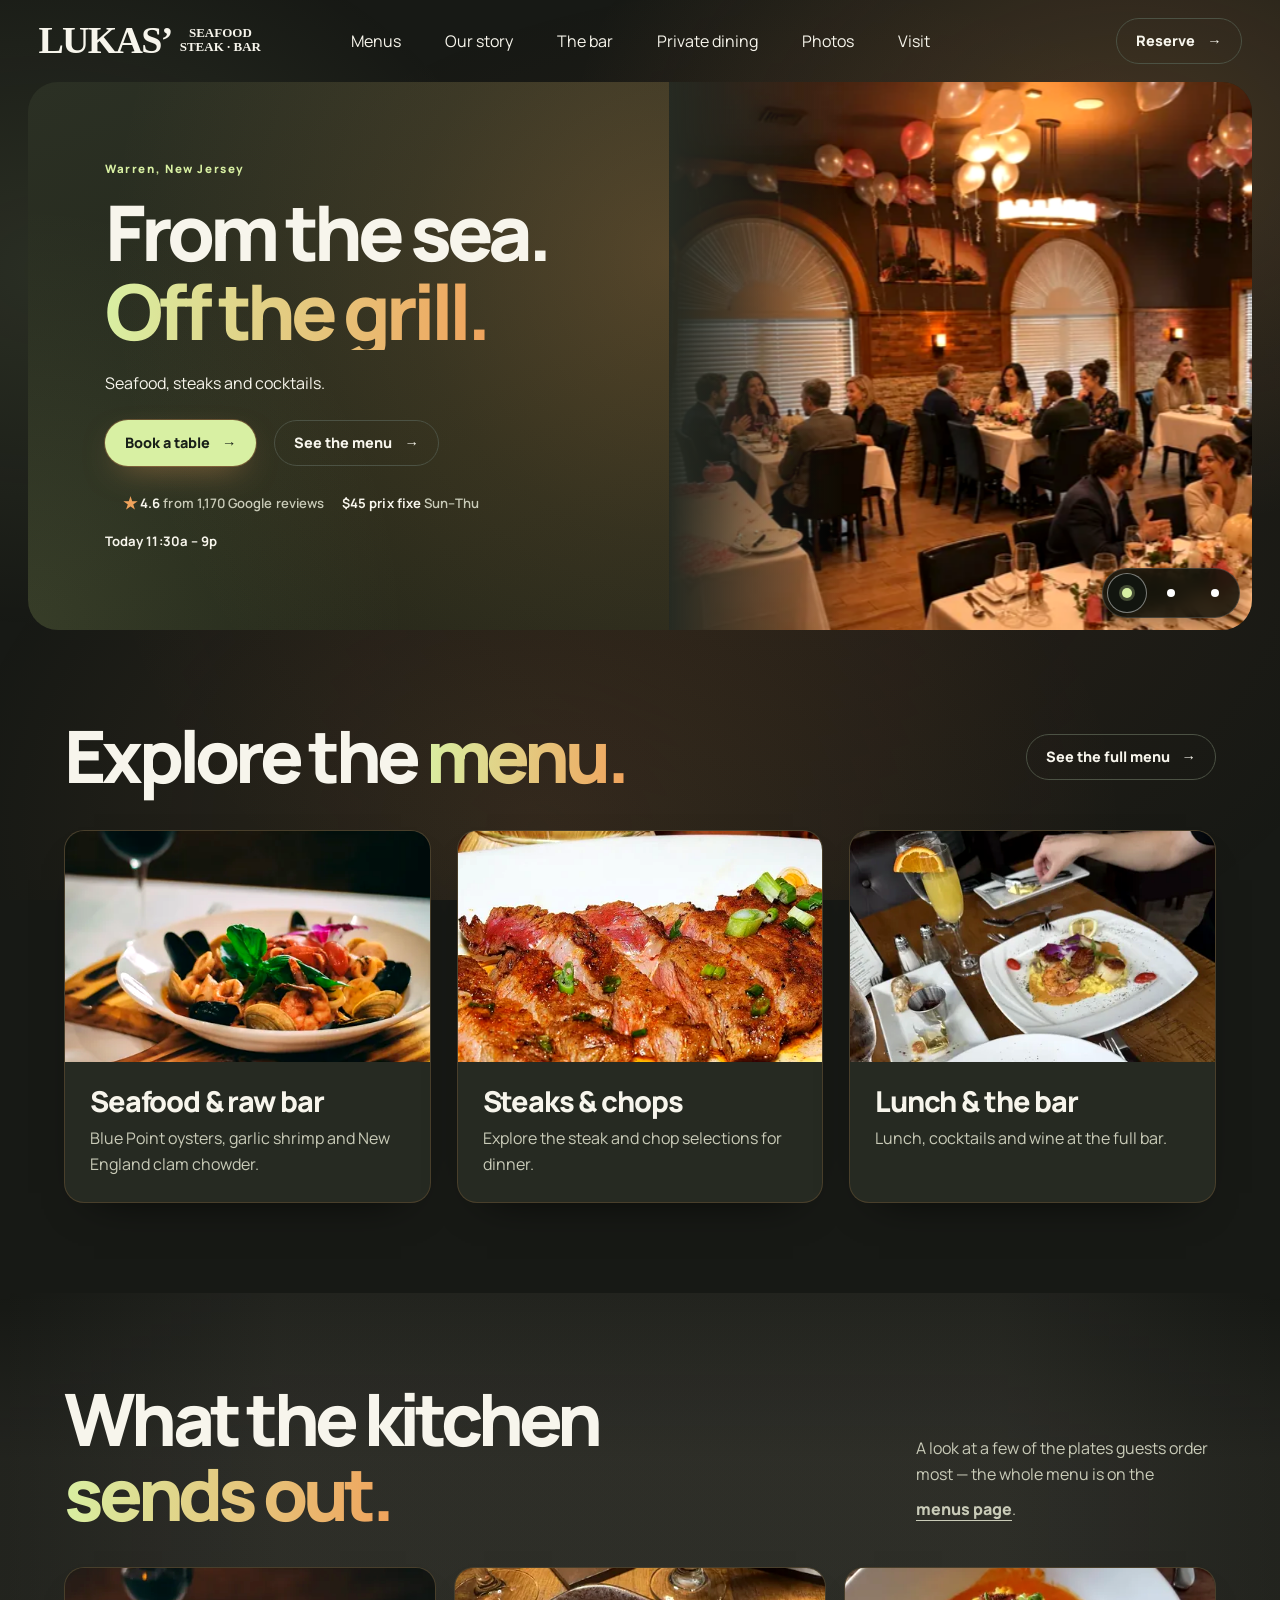
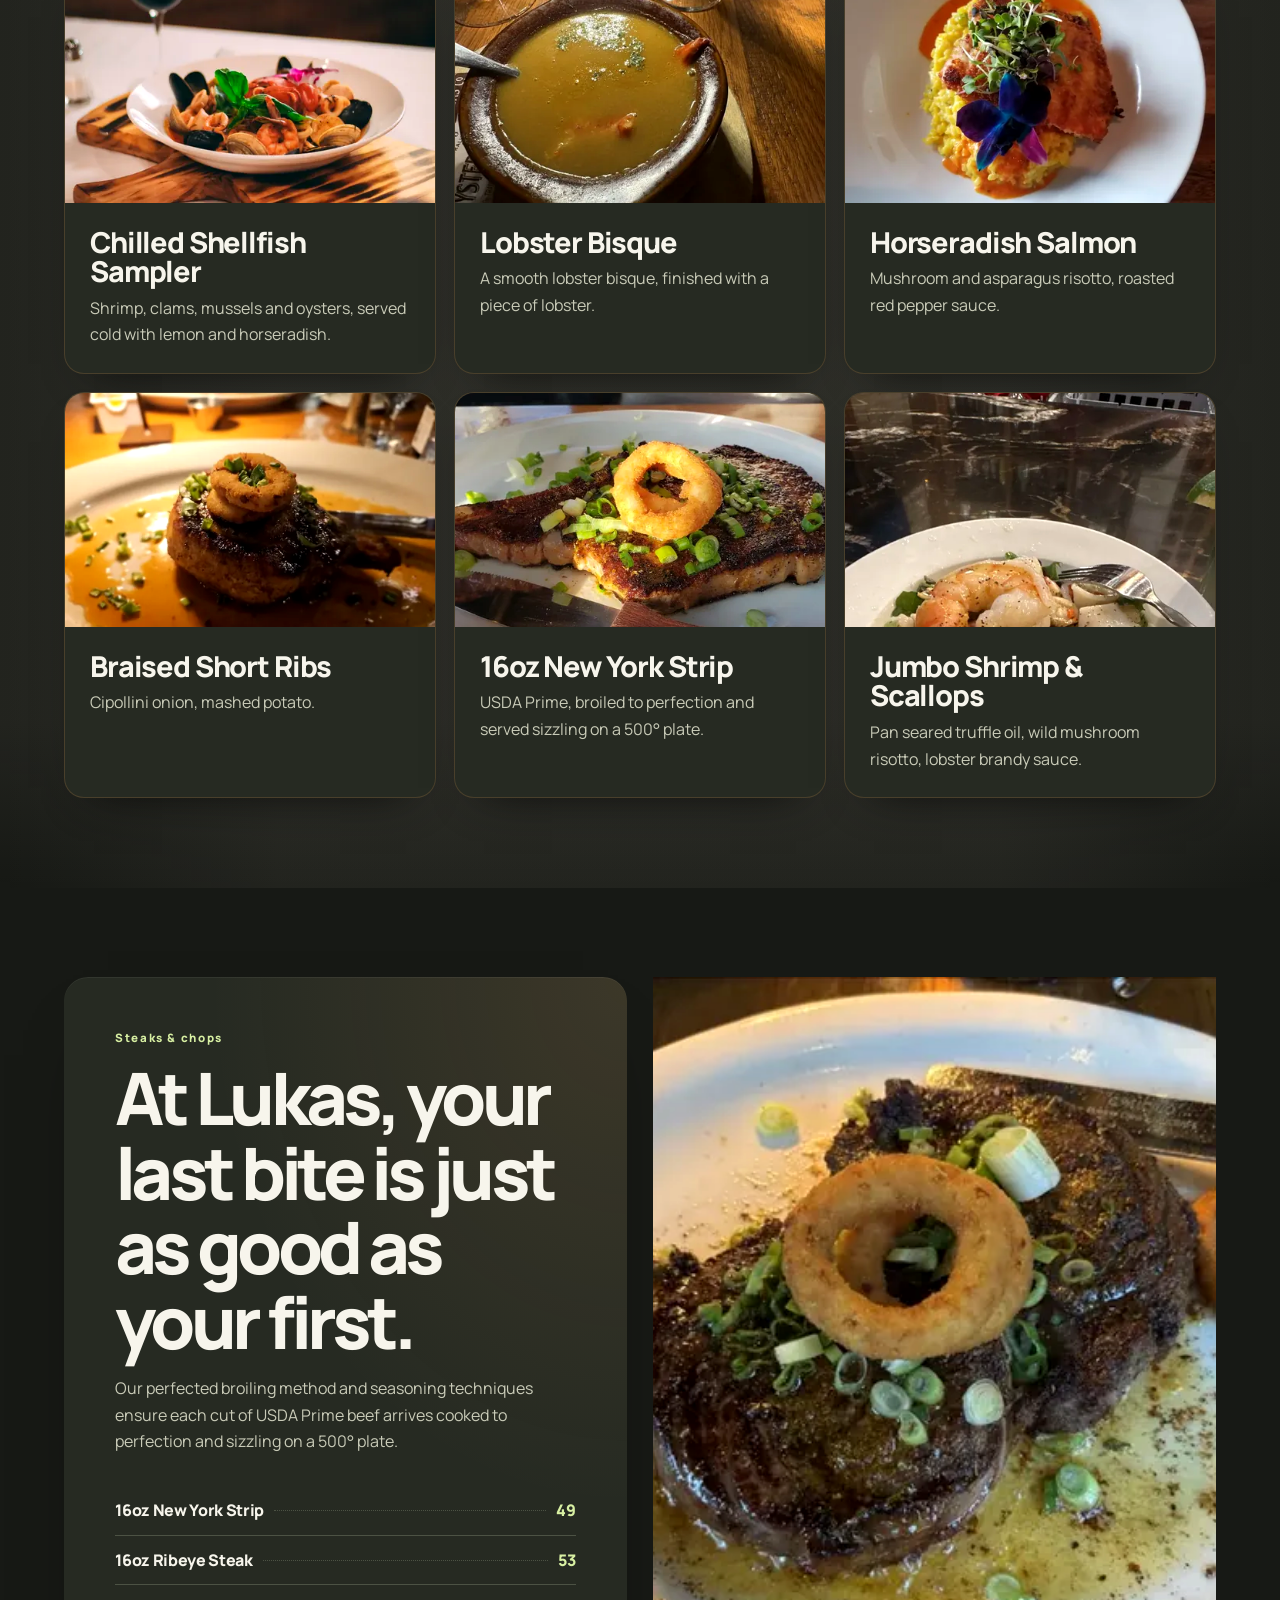
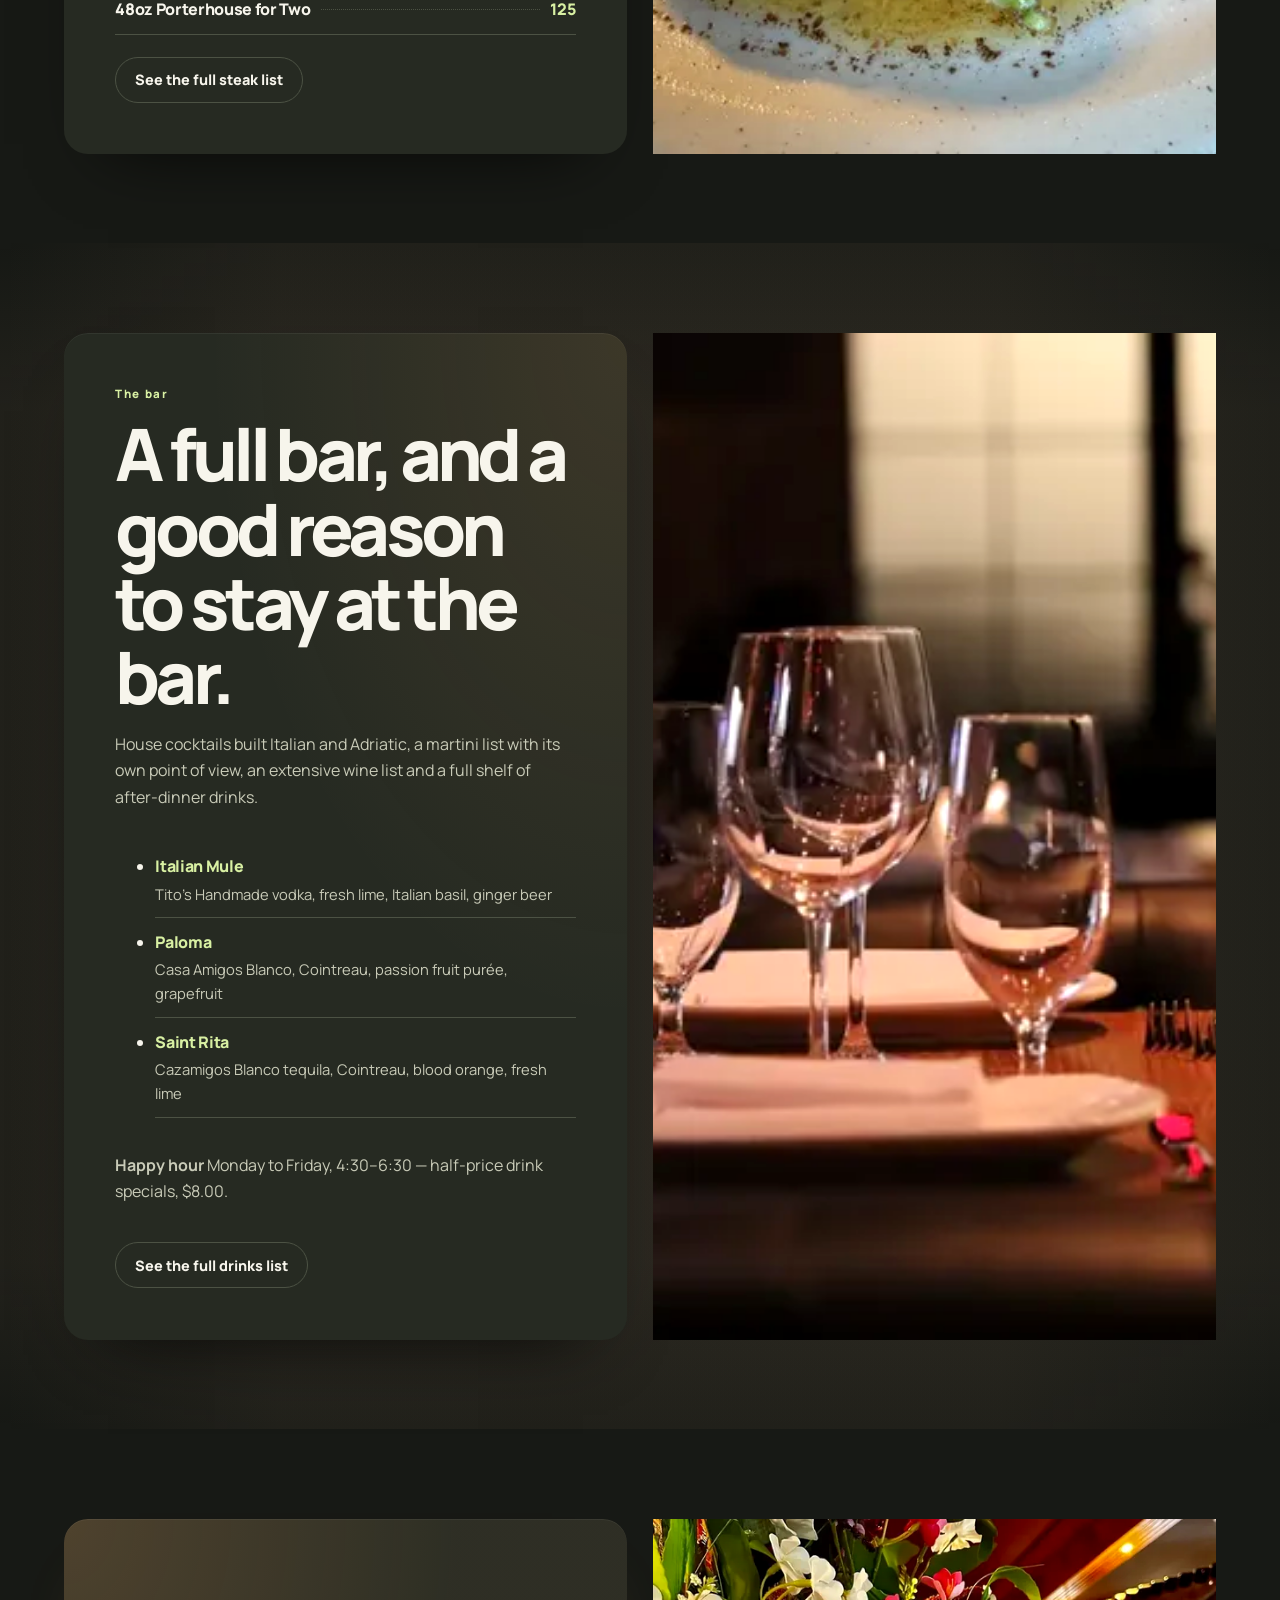
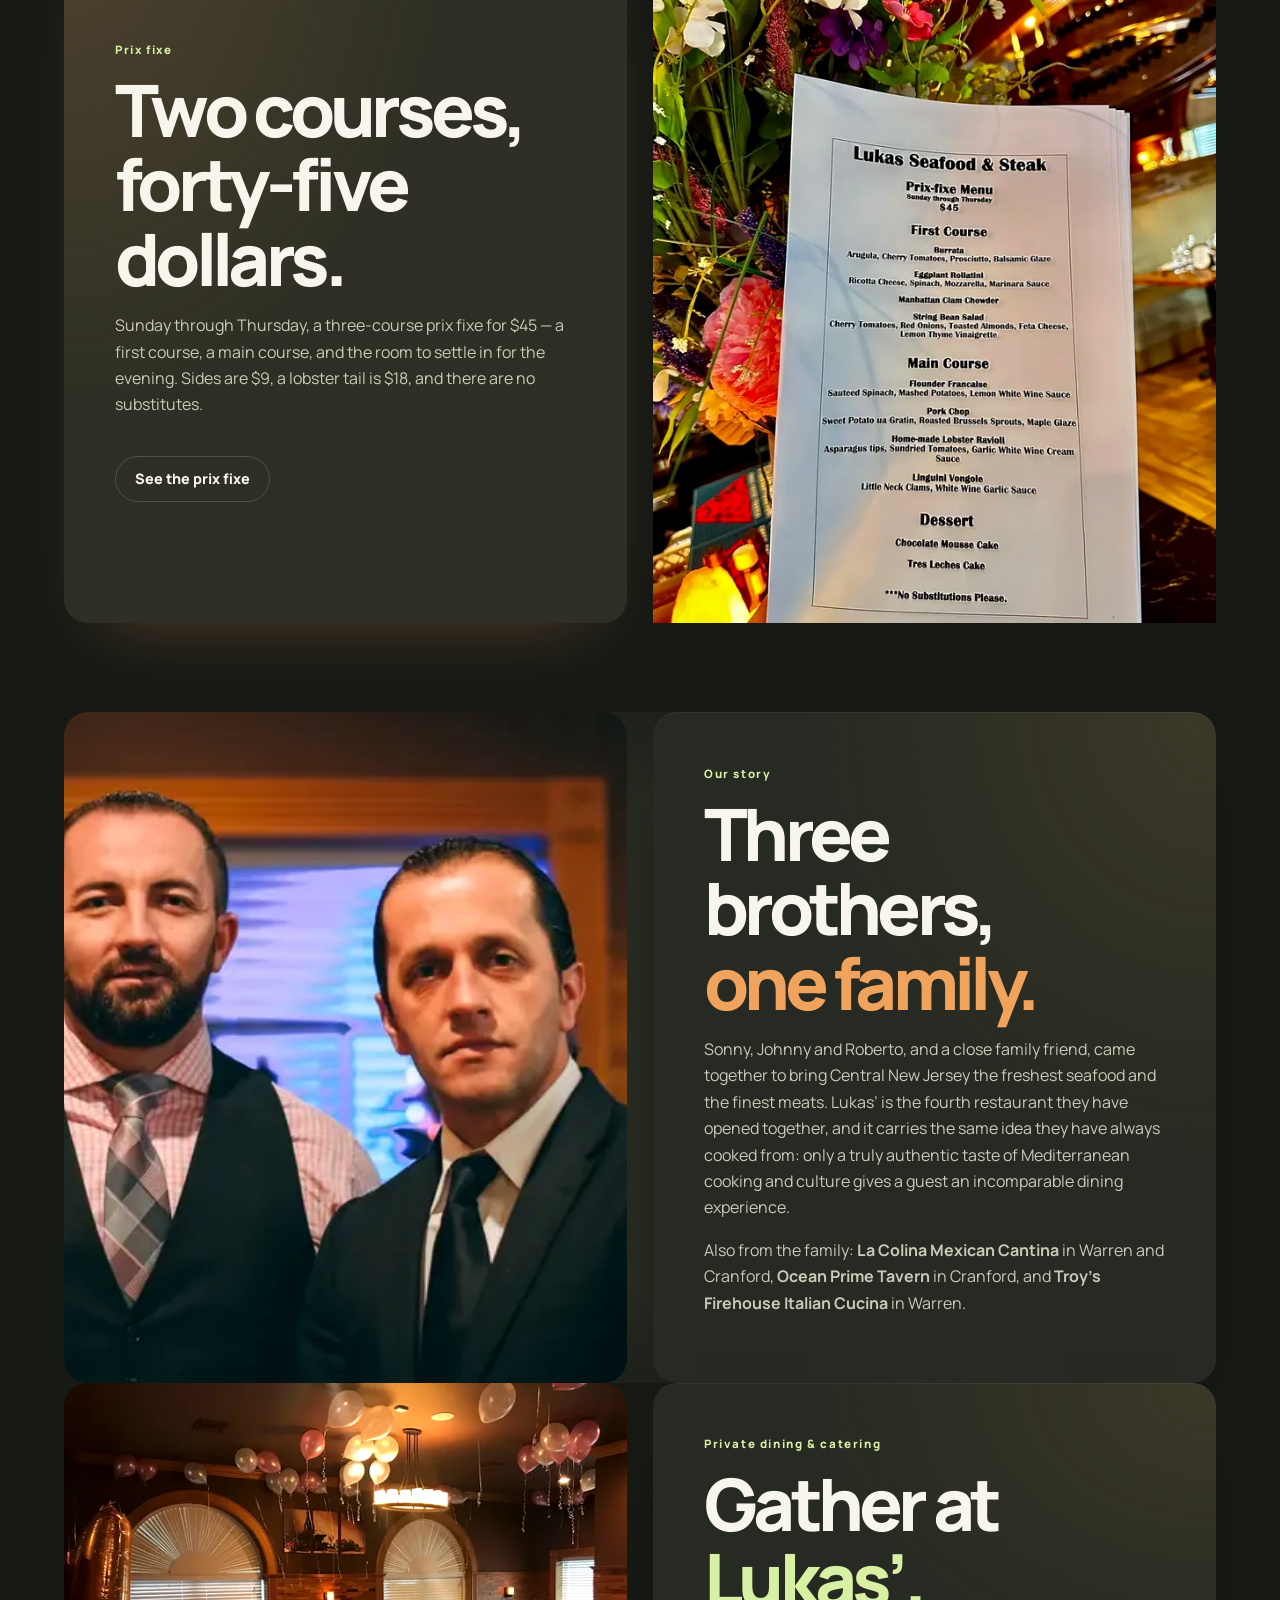
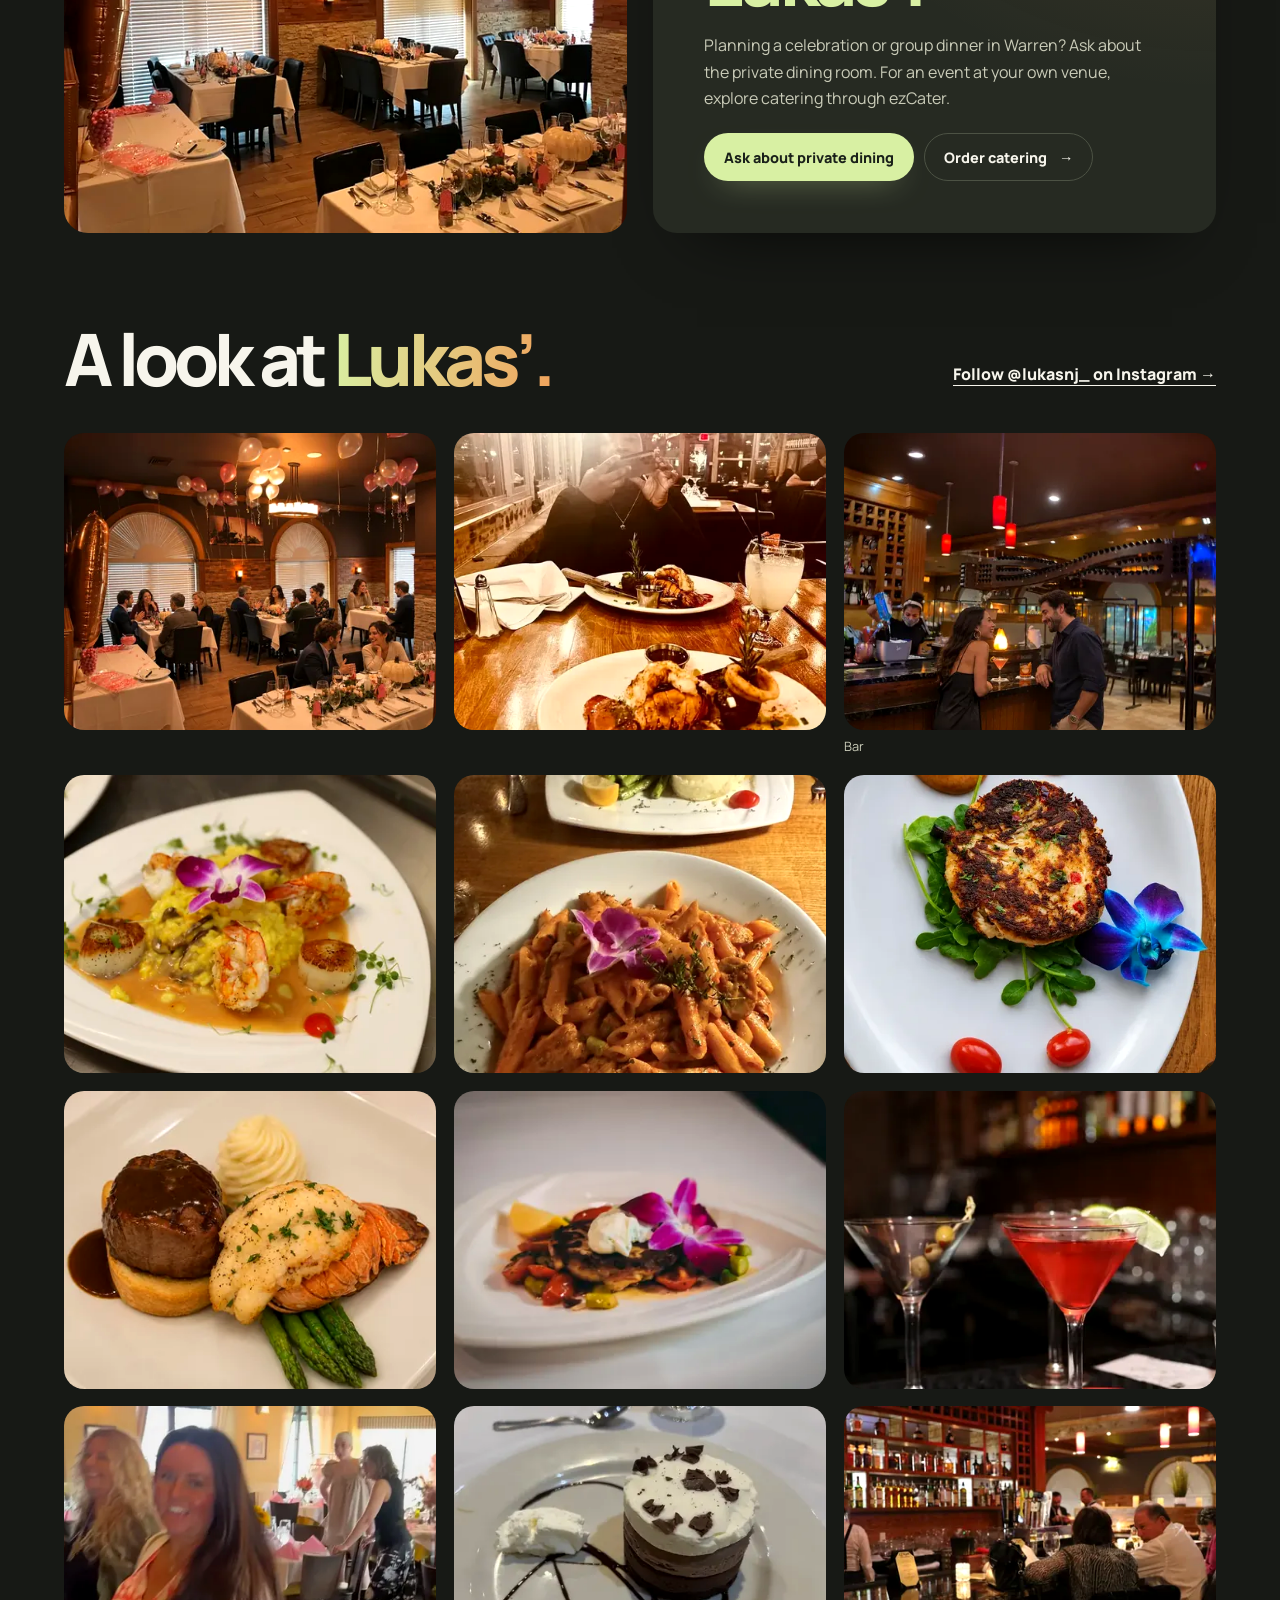
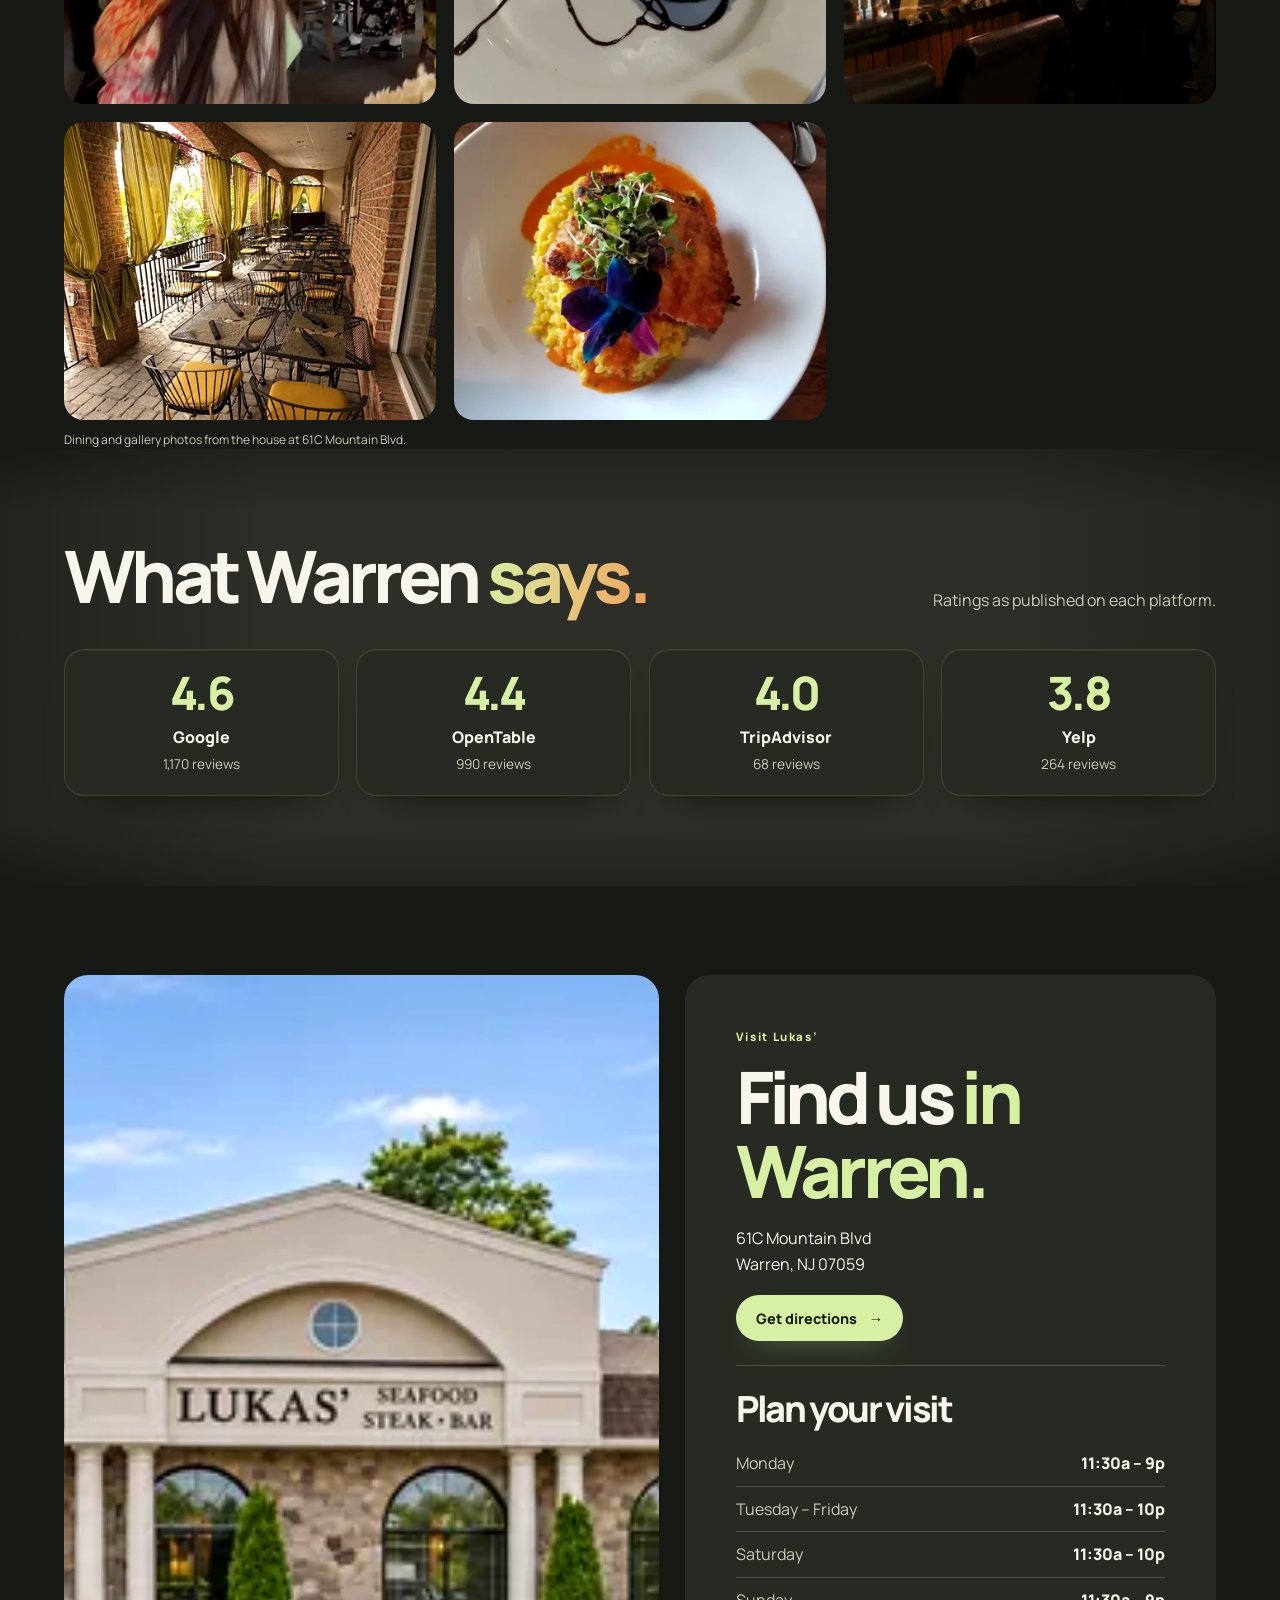
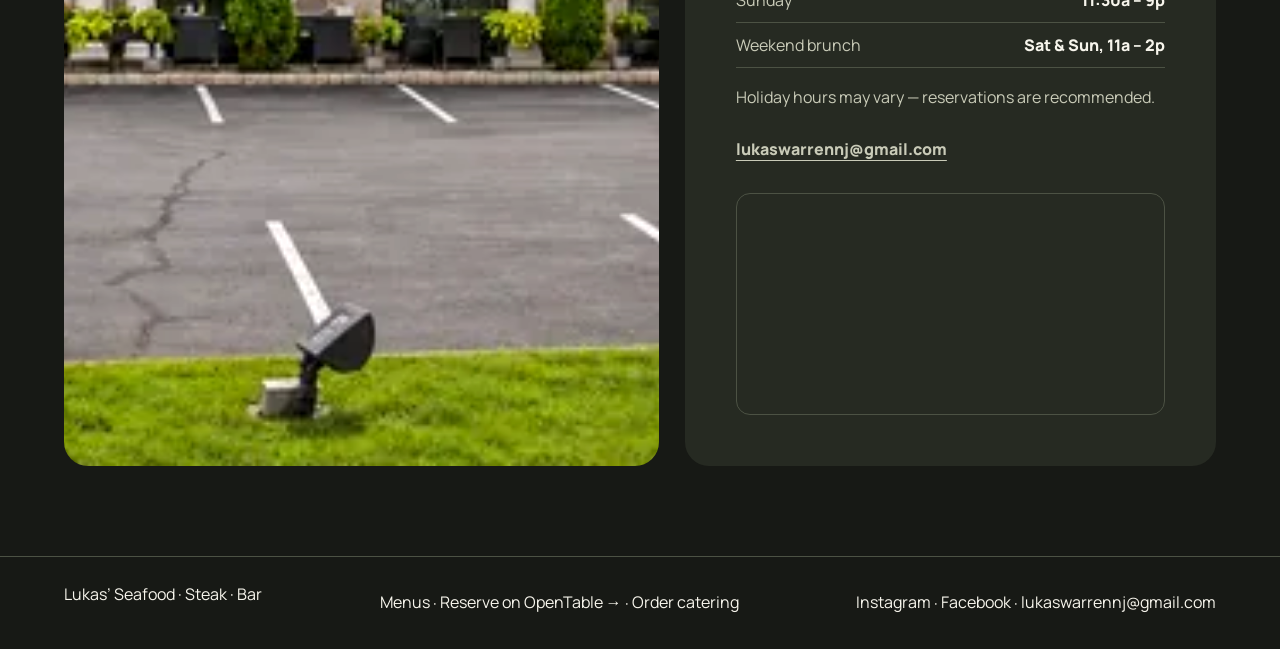
==== commit 5b0b0788: "Directions: open Apple Maps on iPhone/iPad, Google Maps on Android The Get directions button and the" ====
--- a/index.html
+++ b/index.html
@@ -223,7 +223,7 @@
 <p class="eyebrow">Visit Lukas&rsquo;</p>
 <h2 id="visit-title">Find us <em>in Warren.</em></h2>
 <p>61C Mountain Blvd<br>Warren, NJ 07059</p>
-<p style="margin-top:18px"><a class="button" href="https://www.google.com/maps/dir/?api=1&amp;destination=61C+Mountain+Blvd+Warren+NJ+07059">Get directions <span aria-hidden="true">&rarr;</span></a></p>
+<p style="margin-top:18px"><a class="button" data-directions href="https://www.google.com/maps/dir/?api=1&amp;destination=61C+Mountain+Blvd+Warren+NJ+07059">Get directions <span aria-hidden="true">&rarr;</span></a></p>
 </div>
 <div class="hours">
 <h3>Plan your visit</h3>
@@ -249,7 +249,7 @@
 </footer>
 <nav class="mobile-actions" aria-label="Quick actions">
 <a href="menus.html">Menus</a>
-<a href="https://www.google.com/maps/dir/?api=1&amp;destination=61C+Mountain+Blvd+Warren+NJ+07059">Directions</a>
+<a data-directions href="https://www.google.com/maps/dir/?api=1&amp;destination=61C+Mountain+Blvd+Warren+NJ+07059">Directions</a>
 <a href="https://www.opentable.com/r/lukass-seafood-and-grille-warren?lang=en-us">Reserve</a>
 </nav>
 <script src="hero-photos.js" defer></script>
--- a/style.css
+++ b/style.css
@@ -1,12 +1,15 @@
 :root {
   color-scheme: dark;
-  --bg: #111312;
-  --panel: #1b1f1c;
-  --text: #f5f3eb;
-  --muted: #c6c9bf;
+  --bg: #171915;
+  --band: #1e2119;
+  --panel: #262a22;
+  --panel-2: #2e3327;
+  --text: #f7f5ec;
+  --muted: #c9cbb8;
   --accent: #d8f0a3;
   --warm: #f0a35c;
-  --line: #41453f;
+  --warm-deep: #d9632f;
+  --line: #4c5244;
   font-family: Manrope, Arial, sans-serif;
 }
 * { box-sizing: border-box; }
@@ -206,16 +209,16 @@
 
 .hero-picker { position: absolute; inset: auto 12px 12px auto; display: flex; gap: 4px; }
 .hero-picker[hidden] { display: none; }
-.hero-picker button { display: grid; place-items: center; width: 44px; height: 44px; border: 1px solid #ffffff55; border-radius: 50%; background: #151815e8; color: white; cursor: pointer; }
+.hero-picker button { display: grid; place-items: center; width: 44px; height: 44px; border: 1px solid #ffffff55; border-radius: 50%; background: #12150fe6; color: white; cursor: pointer; }
 .hero-picker button::before { content: ""; width: 9px; height: 9px; border-radius: 50%; background: currentColor; }
 .hero-picker button[aria-pressed="true"] { color: var(--accent); border-color: var(--accent); }
 .hero-picker button:focus-visible { outline: 2px solid var(--accent); outline-offset: 2px; }
 
 .event-actions { display: flex; flex-wrap: wrap; gap: 10px; margin-top: 22px; }
 .event-actions .button { min-height: 48px; }
-.hero-picker { padding: 2px; border-radius: 99px; background: #111312b8; }
+.hero-picker { padding: 2px; border-radius: 99px; background: #12150fb8; }
 .hero-picker button { border-color: transparent; background: transparent; }
-.hero-picker button[aria-pressed="true"] { border-color: #ffffff70; background: #111312; }
+.hero-picker button[aria-pressed="true"] { border-color: #ffffff70; background: #12150f; }
 .gallery-grid > img, .gallery-grid figure img { aspect-ratio: 1.25; }
 @media (max-width: 760px) {
   .header nav { gap: clamp(4px, 1.7vw, 16px); }
@@ -300,7 +303,7 @@
 .panel-media{padding:0;overflow:hidden}
 .panel-media img{height:100%;width:100%;object-fit:cover}
 
-.lightbox{position:fixed;inset:0;z-index:50;display:none;align-items:center;justify-content:center;background:#0b0c0be8;padding:24px}
+.lightbox{position:fixed;inset:0;z-index:50;display:none;align-items:center;justify-content:center;background:rgba(11,12,10,.92);padding:24px}
 .lightbox.open{display:flex}
 .lightbox img{max-width:94vw;max-height:88vh;width:auto;height:auto;object-fit:contain;border-radius:12px}
 .lightbox button{position:absolute;background:none;border:0;color:var(--text);font-size:36px;cursor:pointer;padding:14px;line-height:1}
@@ -347,9 +350,9 @@
 
 /* ---------- hero: trust strip + photo picker polish ---------- */
 .hero-meta {
-  display: flex; flex-wrap: wrap; align-items: baseline; gap: 7px 28px;
+  display: flex; flex-wrap: wrap; align-items: baseline; gap: 7px 18px;
   margin: 24px 0 0; padding: 16px 0 0; border-top: 1px solid var(--line);
-  font-size: .84rem; font-weight: 700; letter-spacing: .005em; color: var(--text);
+  font-size: .82rem; font-weight: 700; letter-spacing: .005em; color: var(--text);
 }
 .hero-meta .fact { white-space: nowrap; }
 .hero-meta a { color: inherit; text-decoration: none; }
@@ -359,7 +362,7 @@
 
 .hero-picker {
   padding: 4px; border-radius: 99px;
-  background: #0b0d0bd9; border: 1px solid #ffffff26;
+  background: #0e110cd9; border: 1px solid #ffffff26;
   -webkit-backdrop-filter: blur(10px) saturate(130%);
   backdrop-filter: blur(10px) saturate(130%);
   box-shadow: 0 8px 22px #00000059;
@@ -387,7 +390,7 @@
 }
 .hero-photo::after {
   content: ""; position: absolute; inset: 0; z-index: 1; pointer-events: none;
-  background: linear-gradient(90deg, #1b1f1c 0%, rgba(27,31,28,.72) 9%, rgba(27,31,28,0) 30%);
+  background: linear-gradient(90deg, #262a22 0%, rgba(38,42,34,.72) 9%, rgba(38,42,34,0) 30%);
 }
 .hero-picker { z-index: 2; }
 .hero .actions .button:not(.outline) {
@@ -500,3 +503,141 @@
 /* ---------- map in the visit block ---------- */
 .visit-info .map { margin: 22px 0 0; border-radius: 14px; overflow: hidden; border: 1px solid var(--line); }
 .visit-info .map iframe { display: block; width: 100%; height: 220px; border: 0; filter: grayscale(1) invert(.92) hue-rotate(180deg) brightness(1.06) contrast(.88); }
+
+/* ============================================================
+   Added 2026-11-24 — "light the room".
+
+   The page ran from the header to the footer on ONE flat
+   near-black field, so every surface on it read dead. Nothing
+   about the design language changed here: still Manrope, still
+   the lime accent, still the pill buttons, the rounded cards,
+   the client's own wordmark and the client's own photographs.
+   What changed is LIGHT and WARMTH — an ambient glow behind the
+   page, lifted surfaces, warm pools down the long scroll,
+   glowing photo cards and a warmer grade on the food photos.
+   ============================================================ */
+
+/* --- the room: an ambient layer behind the whole page --- */
+body::before {
+  content: "";
+  position: fixed; inset: 0; z-index: 0; pointer-events: none;
+  background:
+    radial-gradient(900px  620px at 88% 16%,  rgba(240,163,92,.20), transparent 62%),
+    radial-gradient(780px  600px at 4% 30%,   rgba(216,240,163,.10), transparent 60%),
+    radial-gradient(1050px 820px at 60% 56%,  rgba(217,99,47,.085), transparent 64%),
+    radial-gradient(950px  720px at 42% 92%,  rgba(240,163,92,.11), transparent 62%);
+}
+body > header, body > main, body > footer { position: relative; z-index: 1; }
+
+/* --- surfaces are lifted off the canvas --- */
+.hero {
+  background: linear-gradient(158deg, #2b3024 0%, #232719 52%, #1d2118 100%);
+}
+.menu-panel, .story > div {
+  background:
+    radial-gradient(120% 110% at 100% 0%, rgba(240,163,92,.11), rgba(240,163,92,0) 62%),
+    var(--panel);
+  box-shadow: inset 0 1px 0 rgba(255,255,255,.055), 0 34px 70px -44px rgba(0,0,0,.9);
+}
+.menu-card, .rating {
+  border-color: rgba(240,163,92,.17);
+  box-shadow: inset 0 1px 0 rgba(255,255,255,.055), 0 20px 44px -30px rgba(0,0,0,.92);
+}
+.menu-card:hover, .rating:hover {
+  border-color: rgba(216,240,163,.42);
+  box-shadow: inset 0 1px 0 rgba(255,255,255,.07), 0 26px 56px -26px rgba(240,163,92,.30);
+}
+
+/* --- the food photography gets a warmer, livelier grade --- */
+.hero-photo img, .menu-card img, .sig-grid img, .gallery-grid img,
+.panel-media img, .story img, .storefront img {
+  filter: saturate(1.07) contrast(1.04) brightness(1.02);
+}
+
+/* --- the hero panel is lit, not black --- */
+.hero-copy {
+  background:
+    radial-gradient(118% 150% at 100% 32%,
+      rgba(240,163,92,.24) 0%,
+      rgba(240,163,92,.10) 34%,
+      rgba(38,42,32,0) 74%),
+    radial-gradient(95% 125% at 0% 100%,
+      rgba(216,240,163,.11) 0%,
+      rgba(216,240,163,0) 62%);
+}
+
+/* --- warm pools of light so the long scroll has rhythm ---
+   Two crossed gradients: the vertical one fades the pool in and
+   out top and bottom, the horizontal one fades it out at the
+   left and right, so the band never shows a hard edge.
+   The pool colour is a warm NEUTRAL rather than saturated amber:
+   amber over the green-black canvas composites to brown, while a
+   warm off-white lifts the surface the way a lamp does. --- */
+#dishes, #reviews {
+  background:
+    linear-gradient(180deg, rgba(240,226,204,0) 0%, rgba(240,226,204,.055) 14%, rgba(240,226,204,.055) 86%, rgba(240,226,204,0) 100%),
+    linear-gradient(90deg, rgba(240,226,204,0) 0%, rgba(240,226,204,.055) 22%, rgba(240,226,204,.055) 78%, rgba(240,226,204,0) 100%);
+}
+#story {
+  background:
+    linear-gradient(180deg, rgba(214,238,168,0) 0%, rgba(214,238,168,.045) 14%, rgba(214,238,168,.045) 86%, rgba(214,238,168,0) 100%),
+    linear-gradient(90deg, rgba(214,238,168,0) 0%, rgba(214,238,168,.045) 22%, rgba(214,238,168,.045) 78%, rgba(214,238,168,0) 100%);
+}
+#bar {
+  background:
+    linear-gradient(180deg, rgba(230,180,140,0) 0%, rgba(230,180,140,.05) 14%, rgba(230,180,140,.05) 86%, rgba(230,180,140,0) 100%),
+    linear-gradient(90deg, rgba(230,180,140,0) 0%, rgba(230,180,140,.05) 22%, rgba(230,180,140,.05) 78%, rgba(230,180,140,0) 100%);
+}
+#prixfixe .menu-panel {
+  background:
+    radial-gradient(120% 120% at 0% 0%, rgba(240,163,92,.20), rgba(240,163,92,.04) 58%),
+    var(--panel);
+  box-shadow: inset 0 1px 0 rgba(255,255,255,.06), 0 34px 70px -40px rgba(240,163,92,.30);
+}
+
+/* --- the accent graduates the same way the headline does --- */
+@supports ((-webkit-background-clip: text) or (background-clip: text)) {
+  .section-heading h2 em {
+    background-image: linear-gradient(96deg, #d8f0a3 0%, #f0a35c 100%);
+    -webkit-background-clip: text; background-clip: text;
+    color: transparent;
+  }
+}
+#story h2 em { color: var(--warm); }
+
+/* --- primary buttons glow like they are lit --- */
+.button:not(.outline) { box-shadow: 0 12px 32px -18px rgba(216,240,163,.7); }
+.button:not(.outline):hover { box-shadow: 0 16px 40px -18px rgba(216,240,163,.9); }
+
+/* --- the floating bars read as glass over the room, not slabs --- */
+.jump {
+  background: rgba(23,25,21,.88);
+  -webkit-backdrop-filter: blur(12px) saturate(130%);
+  backdrop-filter: blur(12px) saturate(130%);
+}
+.mobile-actions {
+  background: rgba(23,25,21,.92);
+  -webkit-backdrop-filter: blur(12px) saturate(130%);
+  backdrop-filter: blur(12px) saturate(130%);
+}
+
+@media (max-width: 760px) {
+  .hero-copy {
+    background:
+      radial-gradient(130% 120% at 85% 0%,
+        rgba(240,163,92,.20) 0%,
+        rgba(240,163,92,.07) 40%,
+        rgba(38,42,32,0) 75%),
+      radial-gradient(100% 90% at 0% 100%,
+        rgba(216,240,163,.09) 0%,
+        rgba(216,240,163,0) 60%);
+  }
+}
+
+@media (prefers-reduced-motion: no-preference) {
+  .button, .mobile-actions a {
+    transition: background-color 160ms ease, border-color 160ms ease, color 160ms ease, box-shadow 220ms ease;
+  }
+  .menu-card, .rating { transition: border-color .25s ease, box-shadow .25s ease; }
+}
+
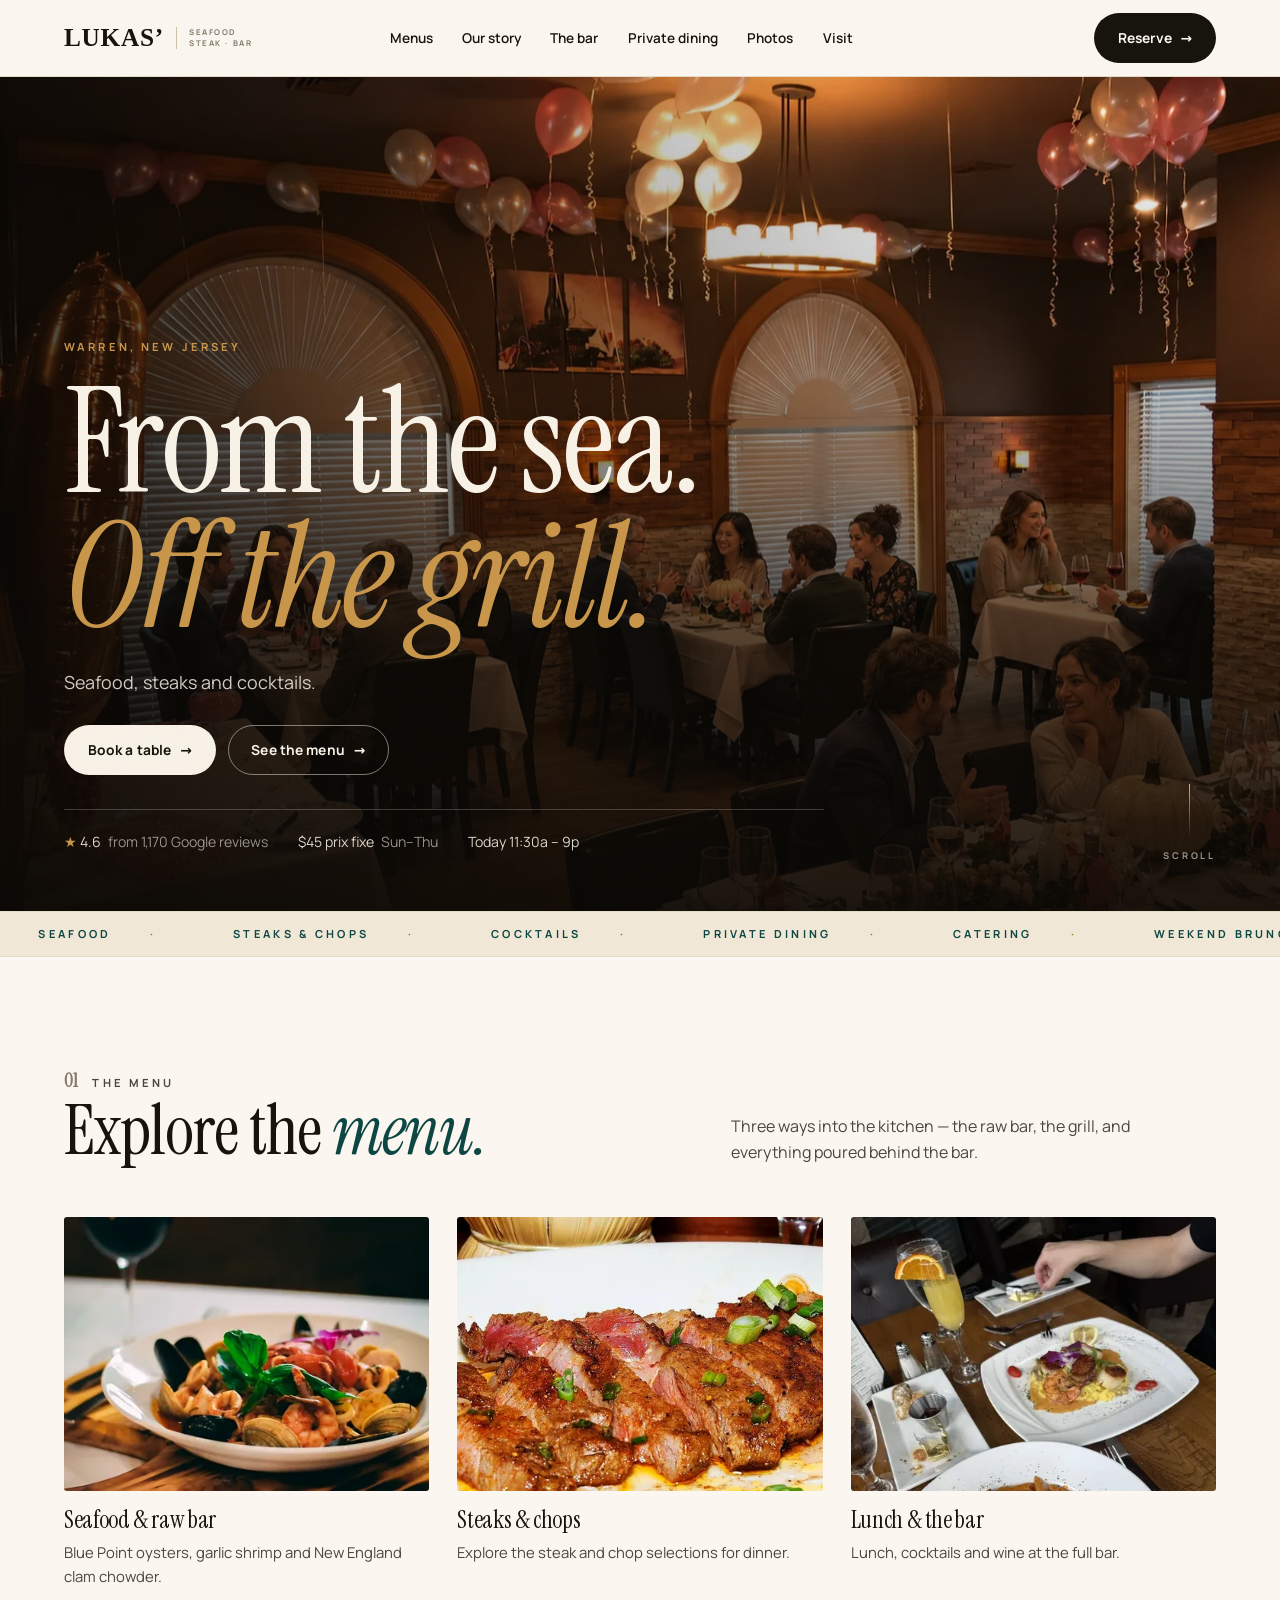
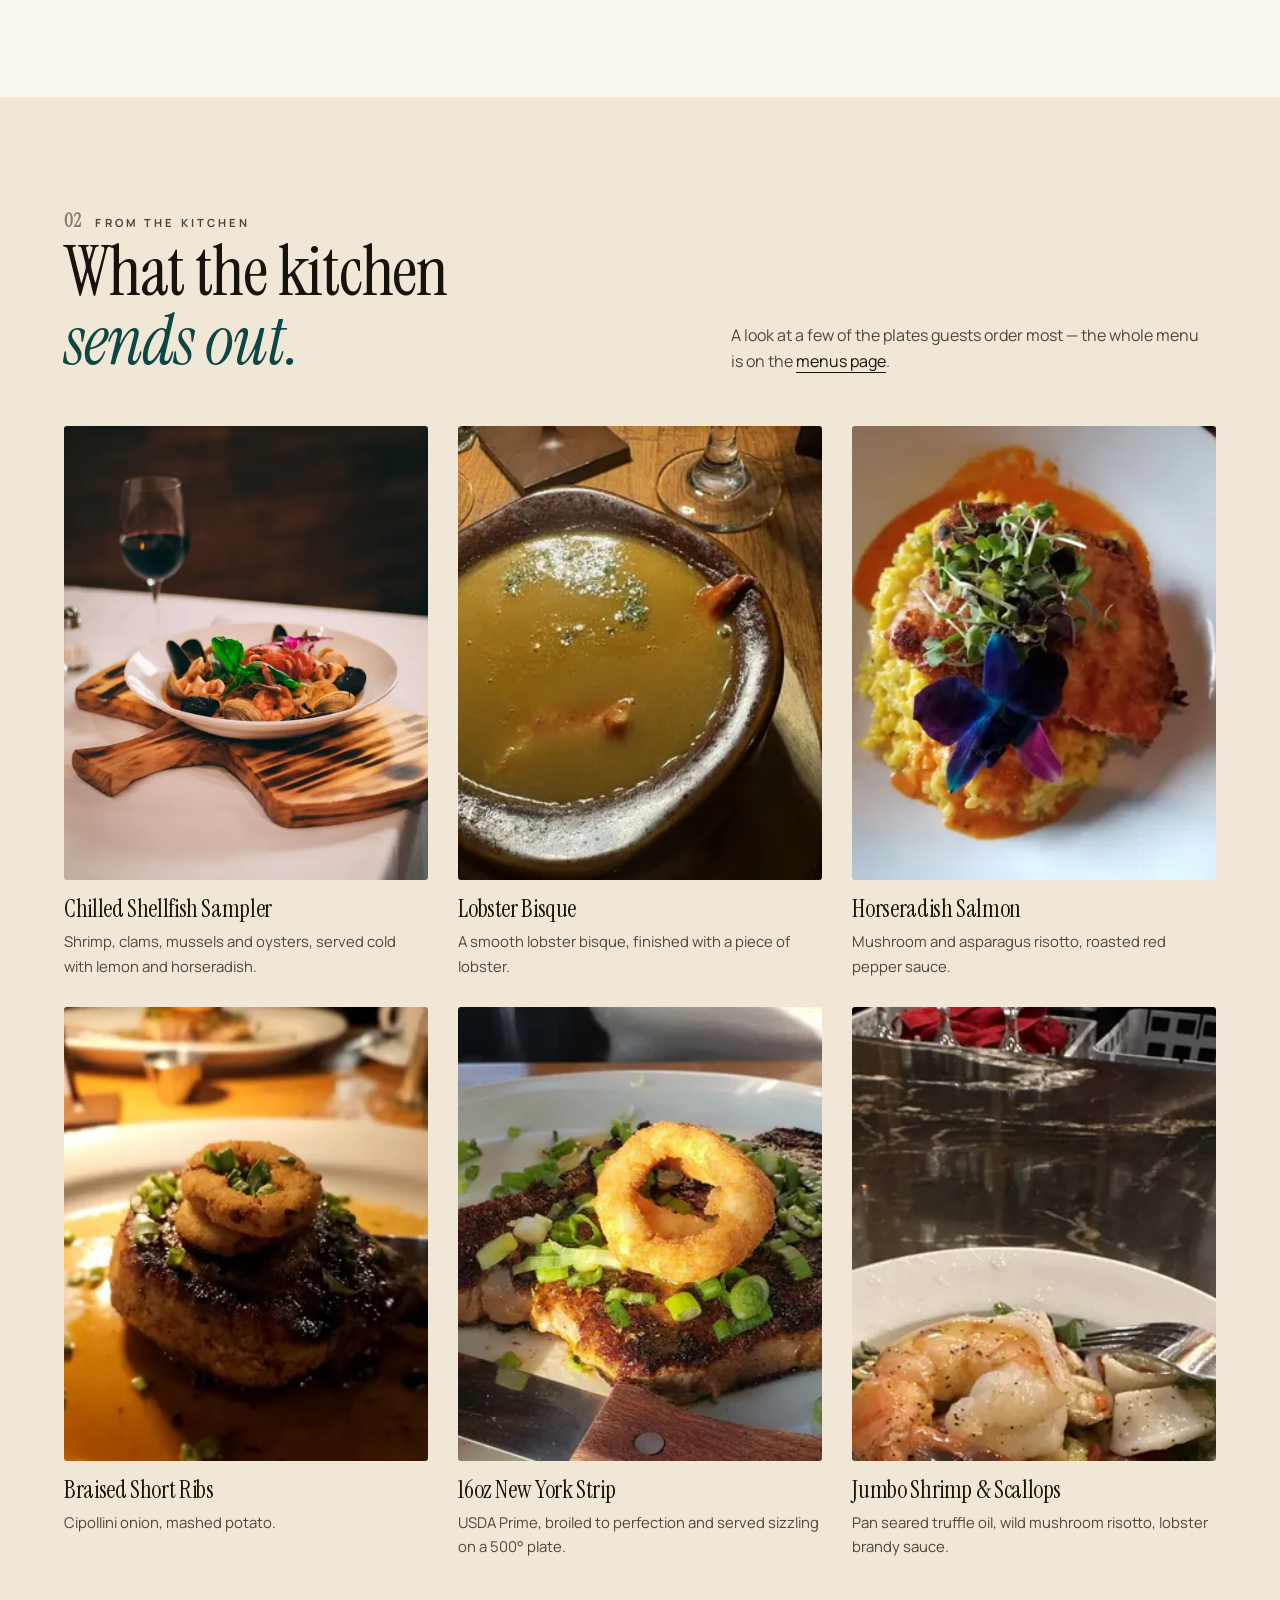
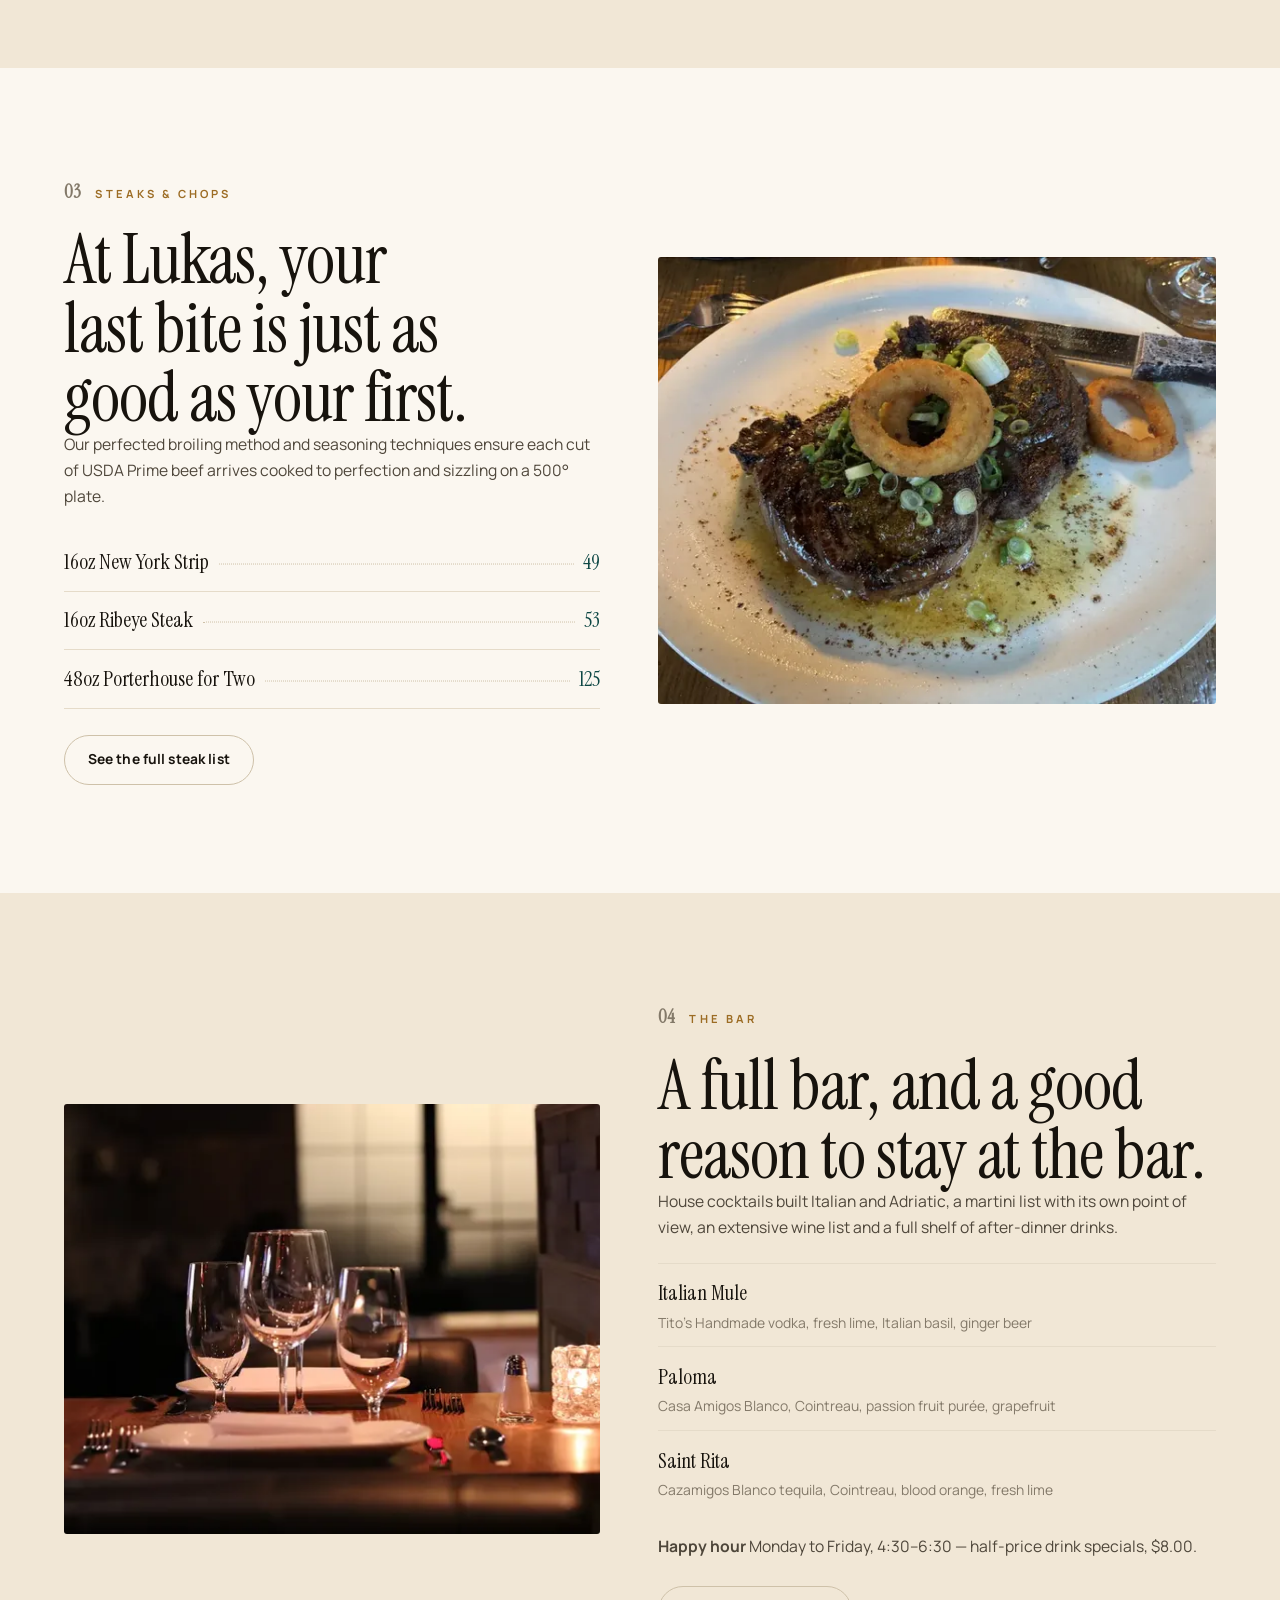
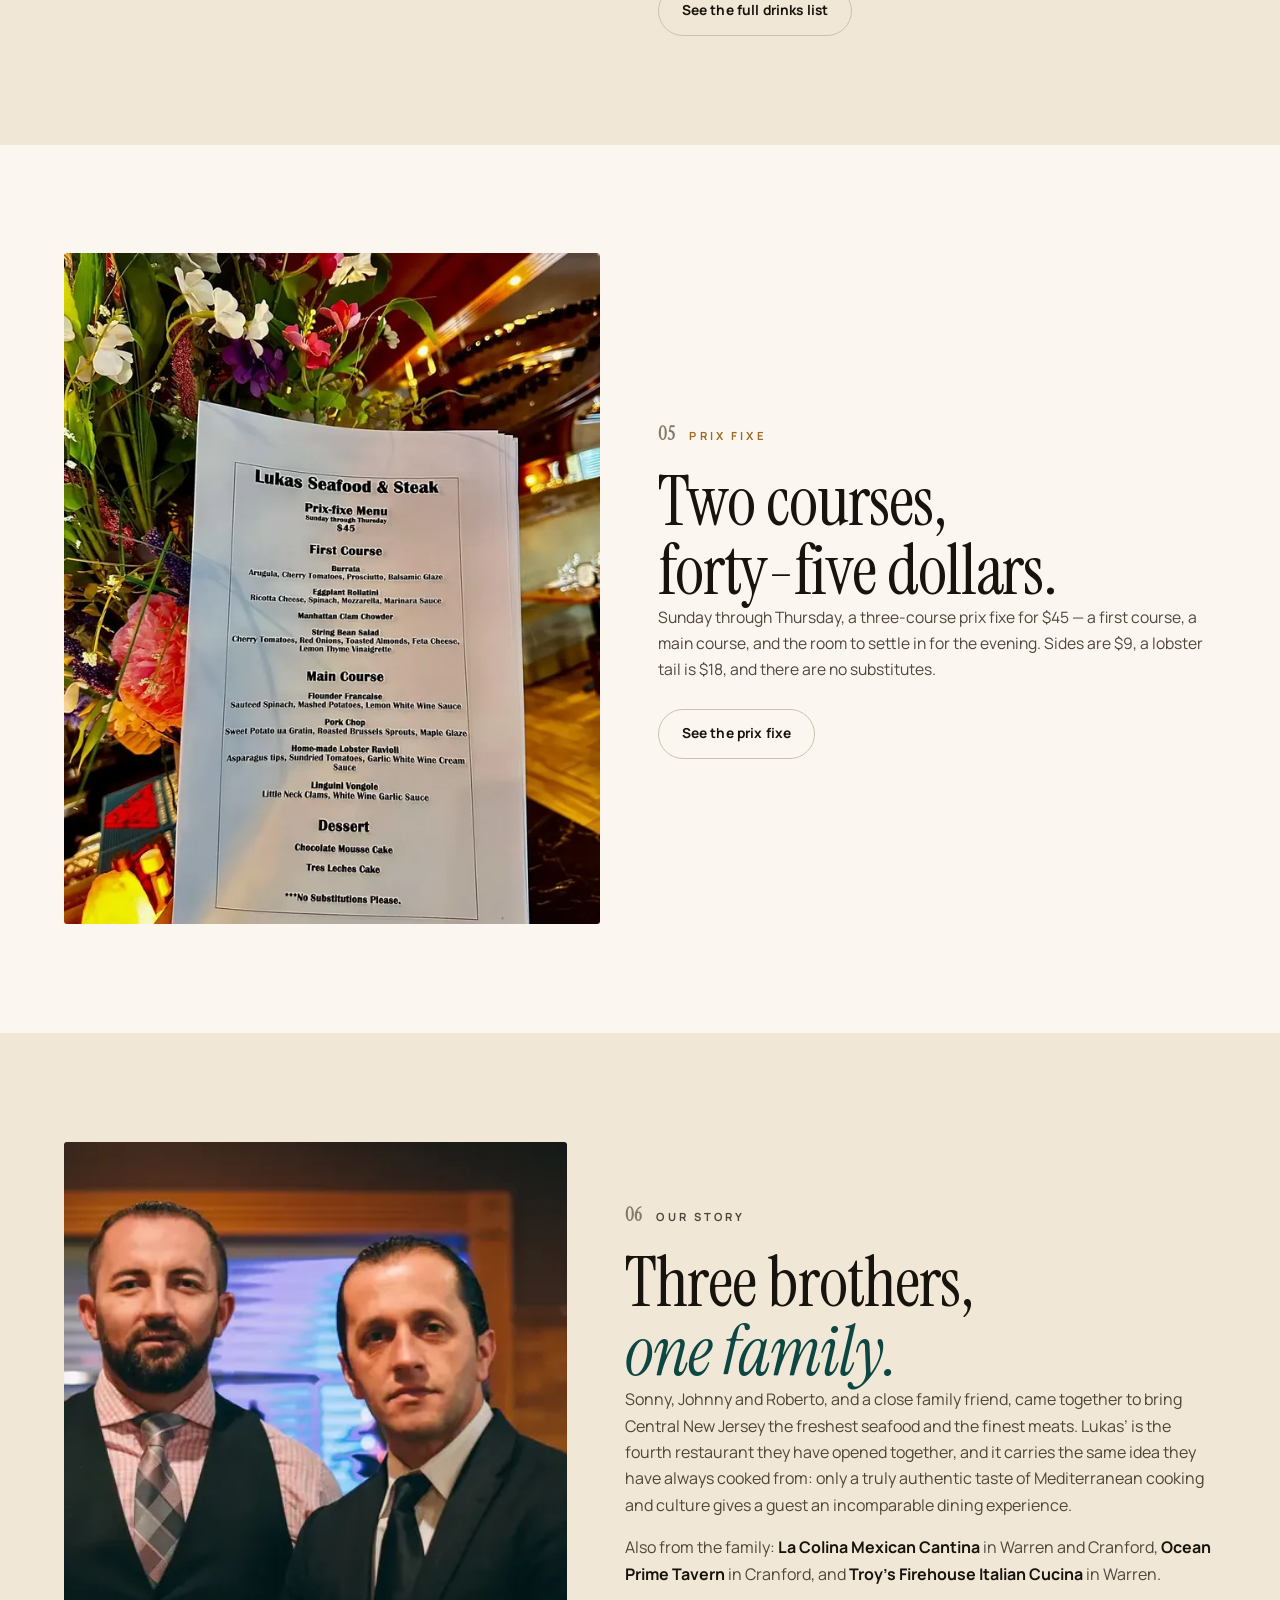
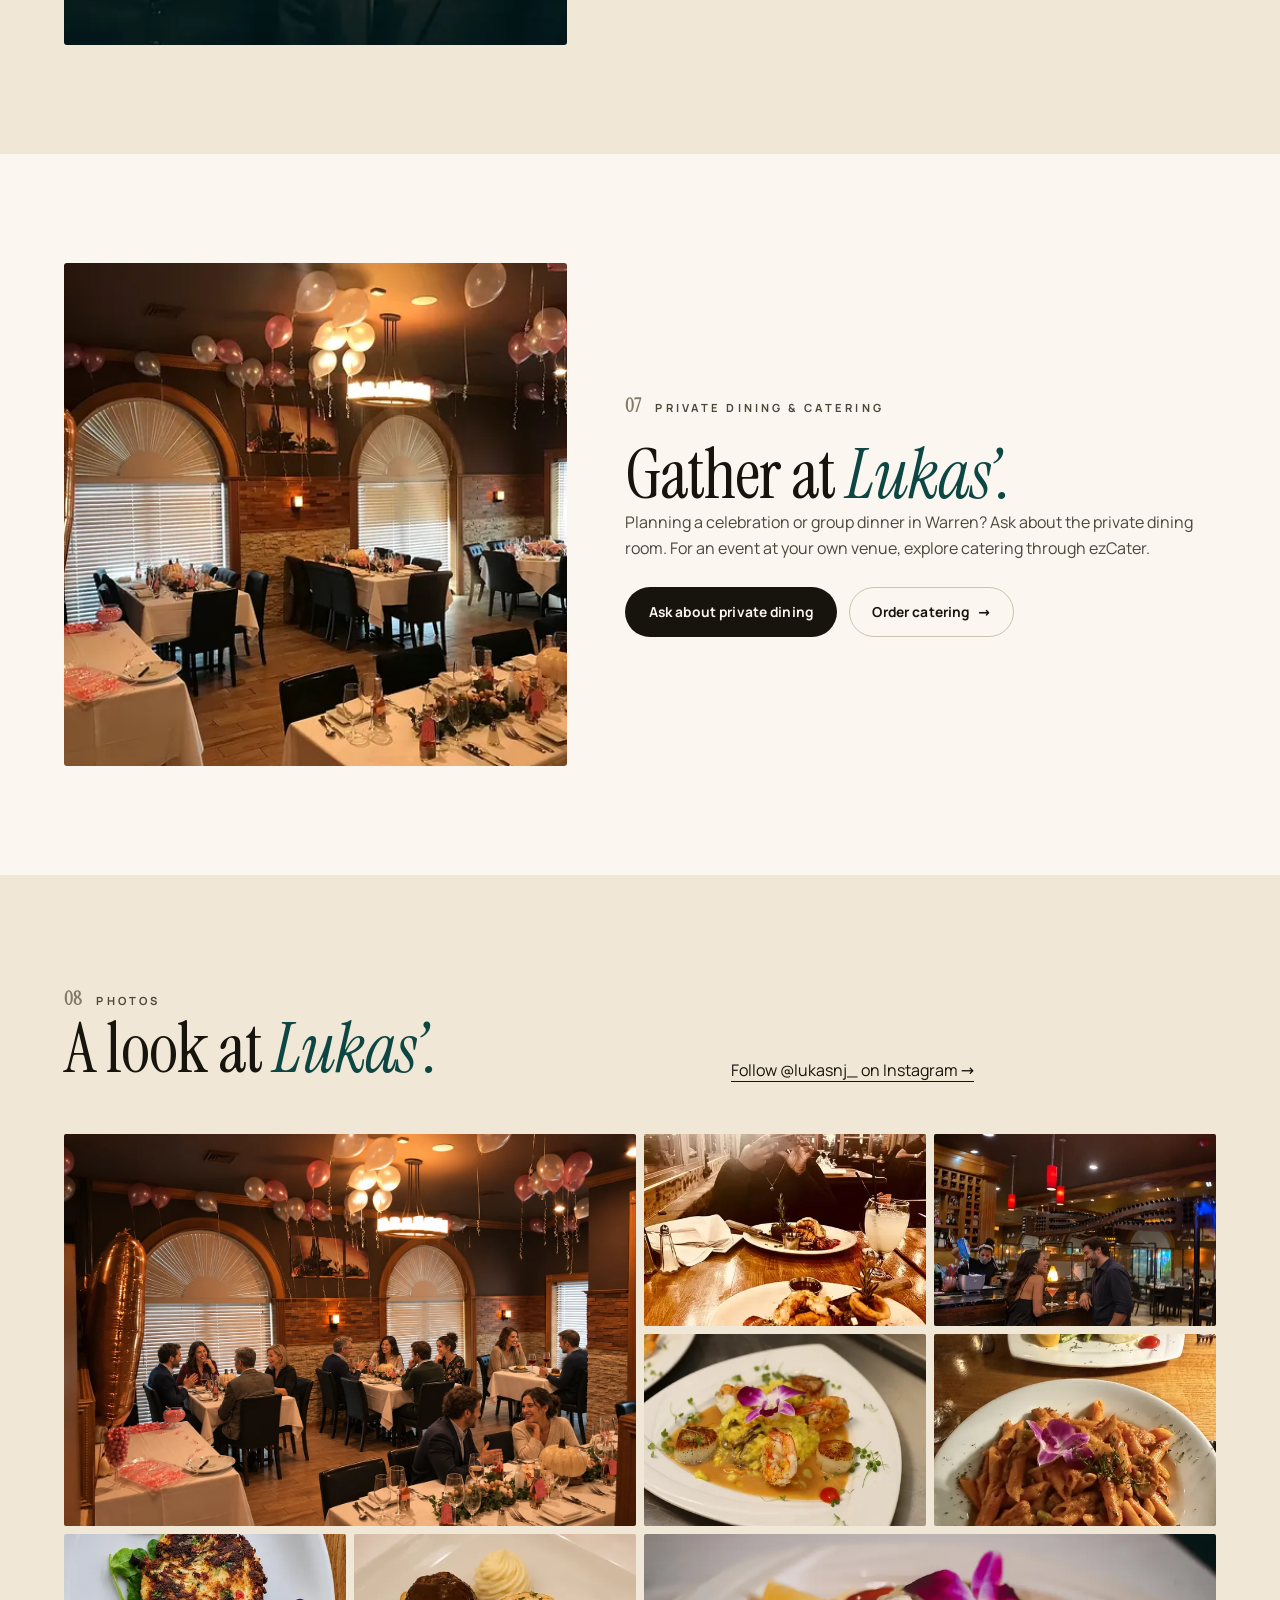
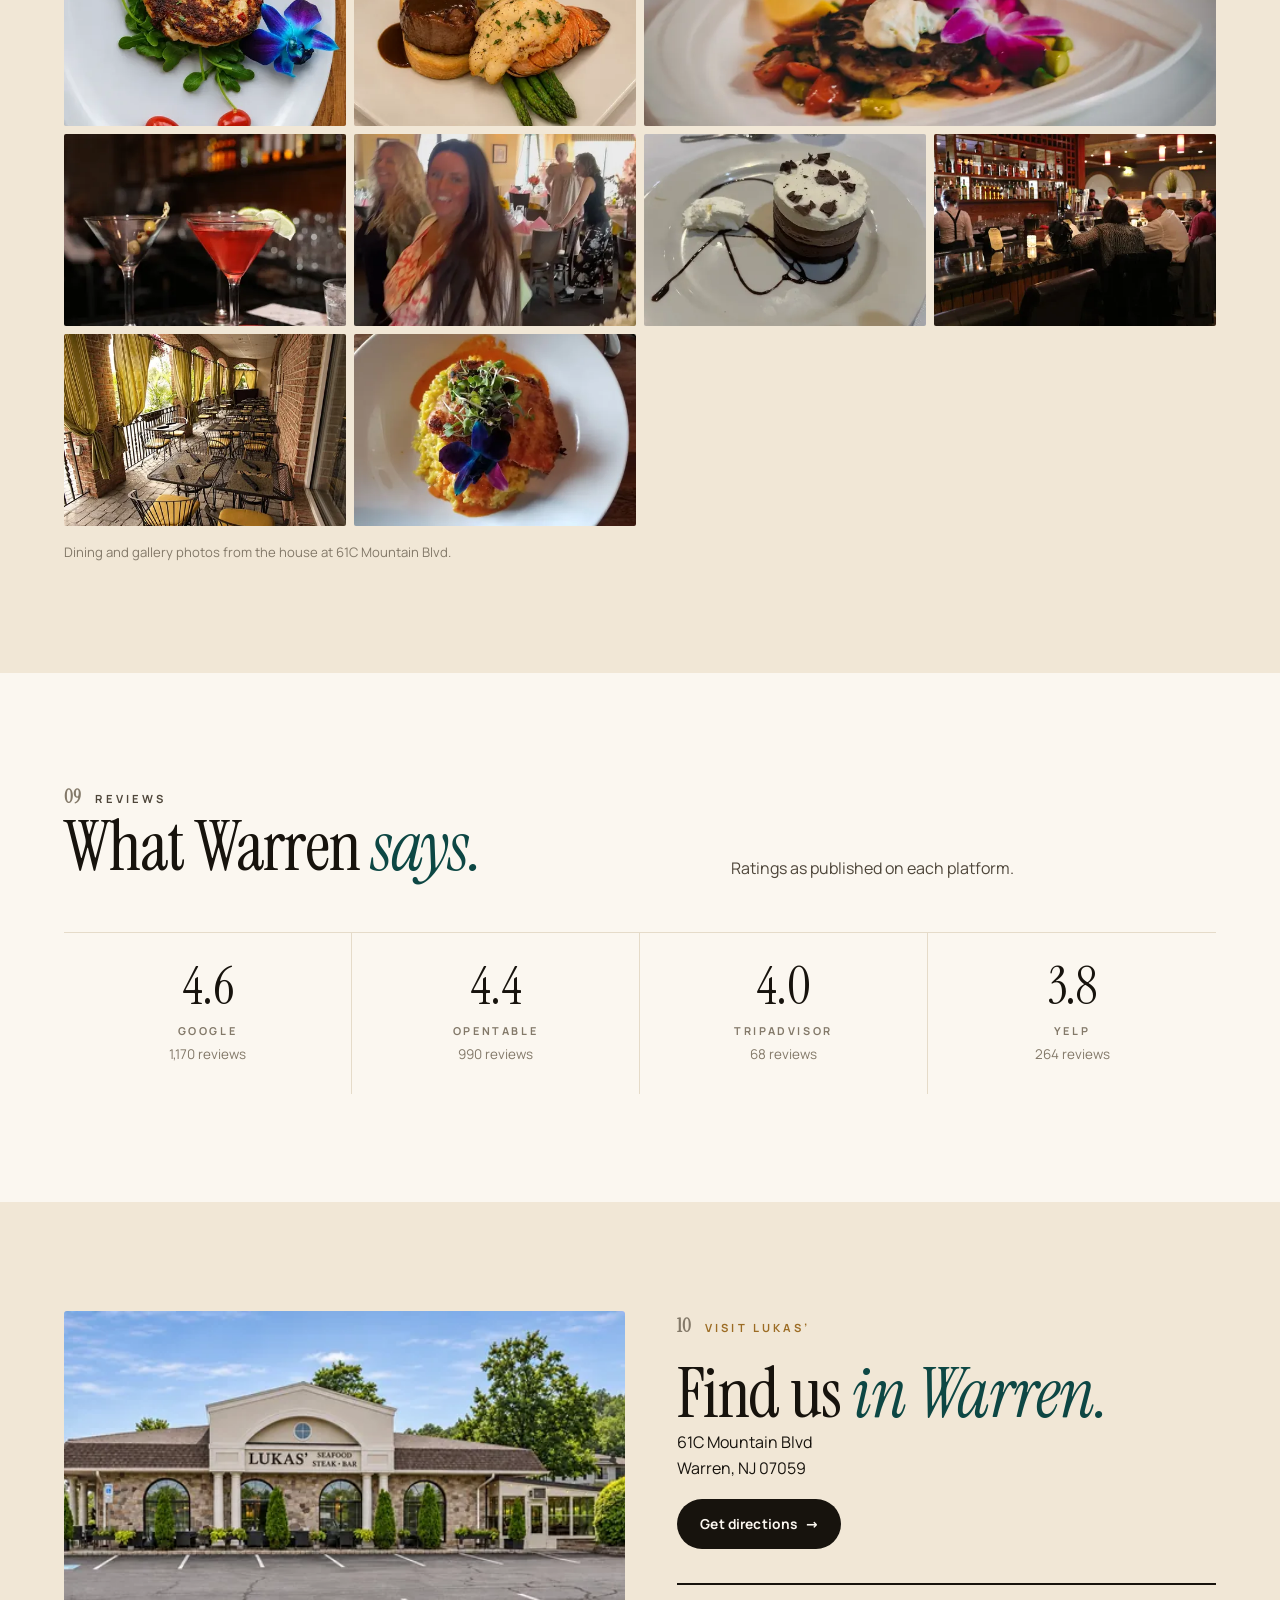
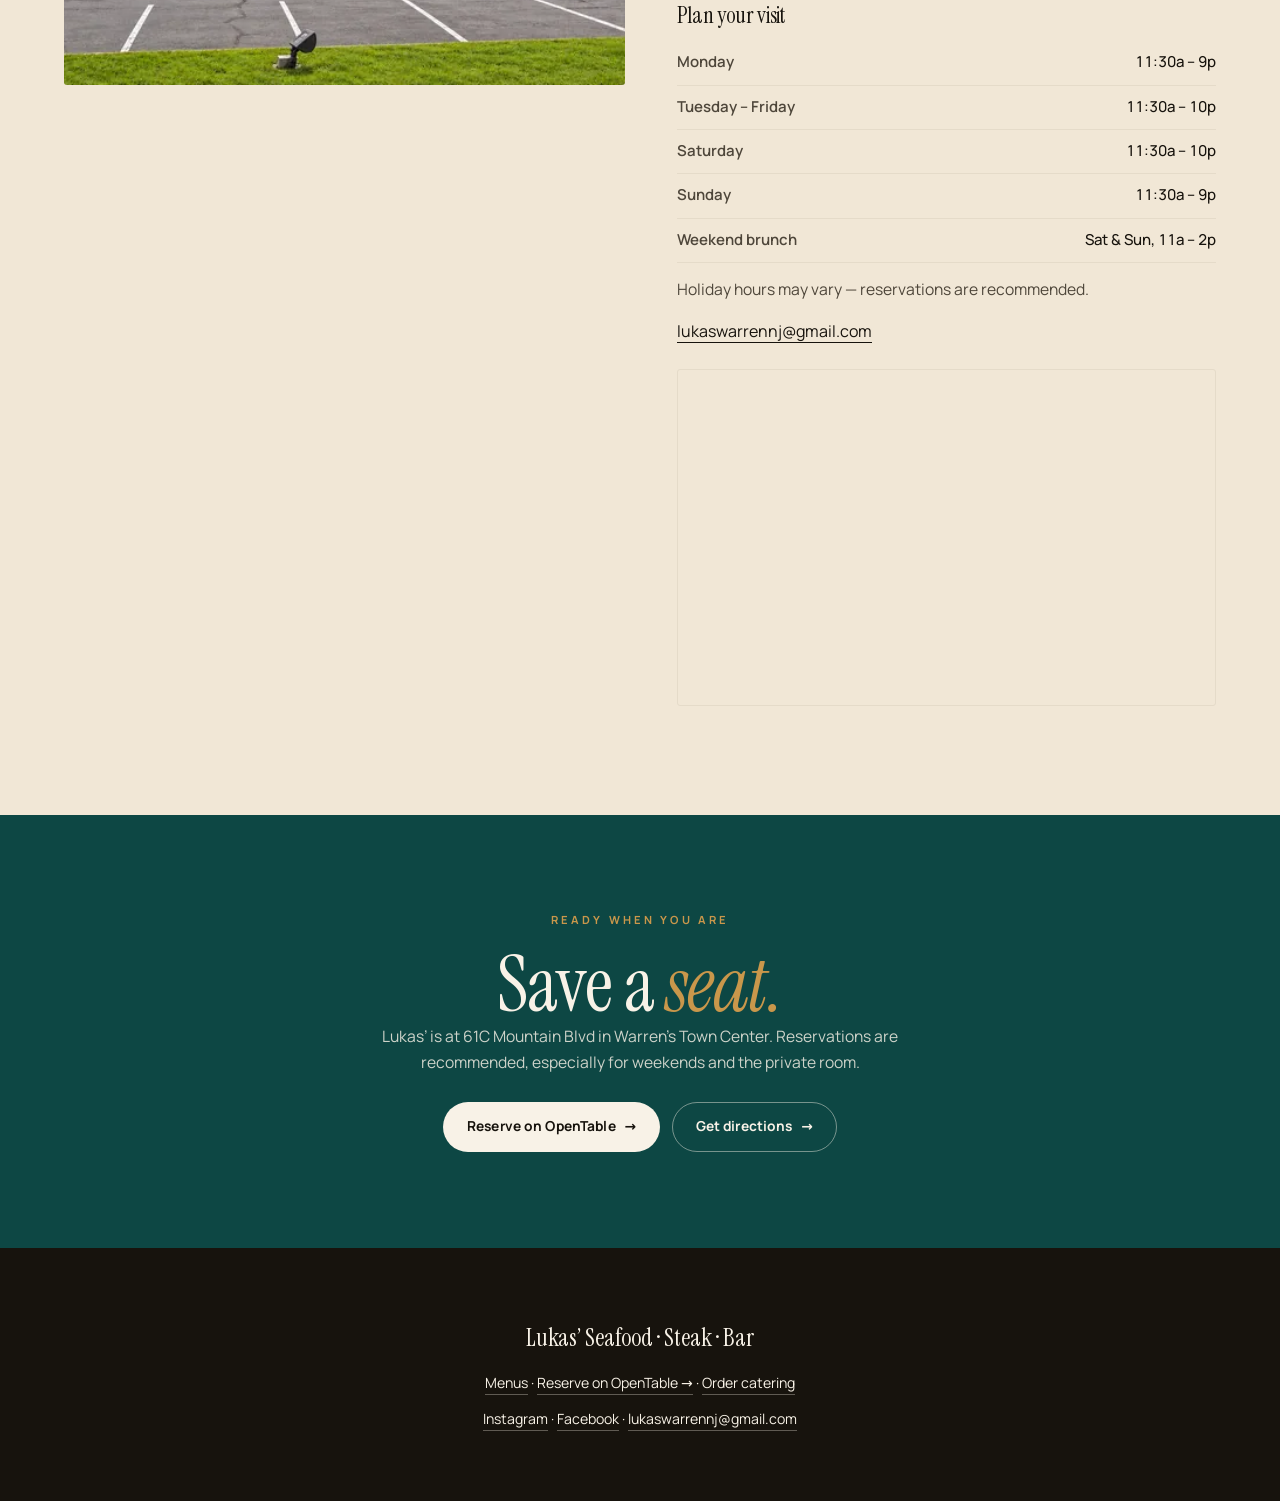
==== commit 06aceb17: "Revamp: light editorial design system, full-bleed hero, display serif The client called the site old" ====
--- a/index.html
+++ b/index.html
@@ -22,7 +22,7 @@
 <meta name="twitter:description" content="Seafood, steaks and cocktails in Warren, New Jersey. Explore the menu, private dining, catering and reservations.">
 <meta name="twitter:image" content="https://lukas-seafood.netlify.app/assets/img/og-card-1200.jpg">
 <link rel="canonical" href="https://lukas-seafood.netlify.app/">
-<meta name="theme-color" content="#111312">
+<meta name="theme-color" content="#FBF7F0">
 <script type="application/ld+json">
 {
   "@context": "https://schema.org",
@@ -75,7 +75,7 @@
 <header class="header">
 <a href="index.html" class="brand" aria-label="Lukas' Seafood, Steak and Bar home"><span class="wordmark" aria-hidden="true"><span class="wordmark-name">LUKAS&rsquo;</span><span class="wordmark-type">SEAFOOD<br>STEAK &middot; BAR</span></span></a>
 <nav aria-label="Main"><a href="menus.html">Menus</a><a href="index.html#story">Our story</a><a href="index.html#bar">The bar</a><a href="index.html#dining">Private dining</a><a href="index.html#gallery">Photos</a><a href="index.html#visit">Visit</a></nav>
-<a class="button outline" href="https://www.opentable.com/r/lukass-seafood-and-grille-warren?lang=en-us">Reserve <span aria-hidden="true">&rarr;</span></a>
+<a class="button" href="https://www.opentable.com/r/lukass-seafood-and-grille-warren?lang=en-us">Reserve <span aria-hidden="true">&rarr;</span></a>
 <button class="nav-toggle" type="button" aria-expanded="false" aria-controls="mobile-menu" aria-label="Open menu"><span></span><span></span><span></span></button>
 <div class="mobile-menu" id="mobile-menu" hidden>
 <a href="menus.html">Menus</a>
@@ -91,91 +91,120 @@
 <main id="main">
 
 <section class="hero">
-<div class="hero-copy">
+<figure class="hero-photo"><img src="assets/img/dining-hero-1448.webp" srcset="assets/img/dining-hero-640.webp 640w, assets/img/dining-hero-1448.webp 1448w" sizes="100vw" width="1448" height="1086" alt="Dinner guests in the dining room at Lukas'" fetchpriority="high"></figure>
+<div class="hero-inner">
 <p class="eyebrow">Warren, New Jersey</p>
 <h1>From the sea.<br><em>Off the grill.</em></h1>
-<p>Seafood, steaks and cocktails.</p>
-<div class="actions">
+<p class="hero-sub">Seafood, steaks and cocktails.</p>
+<div class="actions hero-actions">
 <a class="button" href="https://www.opentable.com/r/lukass-seafood-and-grille-warren?lang=en-us">Book a table <span aria-hidden="true">&rarr;</span></a>
 <a class="button outline" href="menus.html">See the menu <span aria-hidden="true">&rarr;</span></a>
 </div>
-<p class="hero-meta"><span class="fact"><a href="https://www.google.com/maps/search/?api=1&amp;query=Lukas%27%20Seafood%20%26%20Grille%2C%2061C%20Mountain%20Blvd%2C%20Warren%2C%20NJ%2007059"><span class="star" aria-hidden="true">&#9733;</span> 4.6</a> <span class="muted">from 1,170 Google reviews</span></span><span class="fact"><a href="menus.html#prixfixe">$45 prix fixe</a> <span class="muted">Sun&ndash;Thu</span></span><span class="fact"><a href="index.html#visit"><span data-today-hours>Open daily from 11:30a</span></a></span></p>
-</div>
-<figure class="hero-photo hero-gallery"><img src="assets/img/dining-hero-1448.webp" srcset="assets/img/dining-hero-640.webp 640w, assets/img/dining-hero-1448.webp 1448w" sizes="(max-width:760px) 100vw, 50vw" width="1448" height="1086" alt="Dinner guests in the dining room at Lukas'" fetchpriority="high">
-<div class="hero-picker" role="group" aria-label="Choose a photo" hidden>
-<button type="button" aria-label="Dining room"></button>
-<button type="button" aria-label="Dinner table"></button>
-<button type="button" aria-label="Bar"></button>
-</div></figure>
-</section>
-
-<section class="menu section reveal" id="menu" aria-labelledby="menu-title">
-<div class="section-heading menu-heading"><h2 id="menu-title">Explore the <em>menu.</em></h2><a class="button outline" href="menus.html">See the full menu <span aria-hidden="true">&rarr;</span></a></div>
+<p class="hero-meta">
+<span class="fact"><a href="https://www.google.com/maps/search/?api=1&amp;query=Lukas%27%20Seafood%20%26%20Grille%2C%2061C%20Mountain%20Blvd%2C%20Warren%2C%20NJ%2007059"><span class="star" aria-hidden="true">&#9733;</span> 4.6</a> <span class="muted">from 1,170 Google reviews</span></span>
+<span class="fact"><a href="menus.html#prixfixe">$45 prix fixe</a> <span class="muted">Sun&ndash;Thu</span></span>
+<span class="fact"><a href="index.html#visit"><span data-today-hours>Open daily from 11:30a</span></a></span>
+</p>
+</div>
+<div class="scroll-cue" aria-hidden="true"><i></i><span>Scroll</span></div>
+</section>
+
+<div class="ticker" aria-hidden="true"><div class="ticker-track">
+<span>Seafood</span><span>Steaks &amp; chops</span><span>Cocktails</span><span>Private dining</span><span>Catering</span><span>Weekend brunch</span><span>Warren, New Jersey</span>
+<span>Seafood</span><span>Steaks &amp; chops</span><span>Cocktails</span><span>Private dining</span><span>Catering</span><span>Weekend brunch</span><span>Warren, New Jersey</span>
+</div></div>
+
+<section class="section shell reveal" id="menu" aria-labelledby="menu-title">
+<div class="section-head">
+<div><p class="eyebrow"><span class="num">01</span>The menu</p><h2 id="menu-title">Explore the <em>menu.</em></h2></div>
+<p>Three ways into the kitchen &mdash; the raw bar, the grill, and everything poured behind the bar.</p>
+</div>
 <div class="menu-grid">
-<a class="menu-card" href="menus.html#appetizers"><img src="assets/img/seafood.webp" srcset="assets/img/seafood-480.webp 480w, assets/img/seafood.webp 940w" sizes="(max-width:760px) 33vw, 33vw" width="940" height="638" alt="Plated seafood at Lukas'" loading="lazy" decoding="async"><div><h3>Seafood &amp; raw bar</h3><p>Blue Point oysters, garlic shrimp and New England clam chowder.</p></div></a>
-<a class="menu-card" href="menus.html#steaks"><img src="assets/img/sliced-steak.webp" srcset="assets/img/sliced-steak-480.webp 480w, assets/img/sliced-steak.webp 909w" sizes="(max-width:760px) 33vw, 33vw" width="909" height="769" alt="Sliced steak served with vegetables" loading="lazy" decoding="async"><div><h3>Steaks &amp; chops</h3><p>Explore the steak and chop selections for dinner.</p></div></a>
-<a class="menu-card" href="menus.html#bar"><img src="assets/img/orange-cocktail-table-900.webp" srcset="assets/img/orange-cocktail-table-480.webp 480w, assets/img/orange-cocktail-table-900.webp 900w" sizes="(max-width:760px) 33vw, 33vw" width="900" height="675" alt="Cocktails on a table at Lukas'" loading="lazy" decoding="async"><div><h3>Lunch &amp; the bar</h3><p>Lunch, cocktails and wine at the full bar.</p></div></a>
-</div>
-</section>
-
-<section class="section reveal" id="dishes" aria-labelledby="dishes-title">
-<div class="section-heading"><h2 id="dishes-title">What the kitchen<br><em>sends out.</em></h2><p>A look at a few of the plates guests order most &mdash; the whole menu is on the <a class="textlink" href="menus.html">menus page</a>.</p></div>
+<a class="menu-card" href="menus.html#appetizers"><span class="thumb"><img src="assets/img/seafood.webp" srcset="assets/img/seafood-480.webp 480w, assets/img/seafood.webp 940w" sizes="(max-width:880px) 100vw, 33vw" width="940" height="638" alt="Plated seafood at Lukas'" loading="lazy" decoding="async"></span><h3>Seafood &amp; raw bar</h3><p>Blue Point oysters, garlic shrimp and New England clam chowder.</p></a>
+<a class="menu-card" href="menus.html#steaks"><span class="thumb"><img src="assets/img/sliced-steak.webp" srcset="assets/img/sliced-steak-480.webp 480w, assets/img/sliced-steak.webp 909w" sizes="(max-width:880px) 100vw, 33vw" width="909" height="769" alt="Sliced steak served with vegetables" loading="lazy" decoding="async"></span><h3>Steaks &amp; chops</h3><p>Explore the steak and chop selections for dinner.</p></a>
+<a class="menu-card" href="menus.html#bar"><span class="thumb"><img src="assets/img/orange-cocktail-table-900.webp" srcset="assets/img/orange-cocktail-table-480.webp 480w, assets/img/orange-cocktail-table-900.webp 900w" sizes="(max-width:880px) 100vw, 33vw" width="900" height="675" alt="Cocktails on a table at Lukas'" loading="lazy" decoding="async"></span><h3>Lunch &amp; the bar</h3><p>Lunch, cocktails and wine at the full bar.</p></a>
+</div>
+</section>
+
+<section class="section tint shell reveal" id="dishes" aria-labelledby="dishes-title">
+<div class="section-head">
+<div><p class="eyebrow"><span class="num">02</span>From the kitchen</p><h2 id="dishes-title">What the kitchen<br><em>sends out.</em></h2></div>
+<p>A look at a few of the plates guests order most &mdash; the whole menu is on the <a class="textlink" href="menus.html">menus page</a>.</p>
+</div>
 <div class="sig-grid">
-<article class="menu-card"><img src="assets/img/seafood-chilled-platter-480.webp" srcset="assets/img/seafood-chilled-platter-480.webp 480w" sizes="(max-width:760px) 33vw, 33vw" width="480" height="719" alt="Chilled Shellfish Sampler" loading="lazy" decoding="async"><div><h3>Chilled Shellfish Sampler</h3><p>Shrimp, clams, mussels and oysters, served cold with lemon and horseradish.</p></div></article><article class="menu-card"><img src="assets/img/lobster-bisque-900.webp" srcset="assets/img/lobster-bisque-480.webp 480w, assets/img/lobster-bisque-900.webp 900w" sizes="(max-width:760px) 33vw, 33vw" width="900" height="675" alt="Lobster Bisque" loading="lazy" decoding="async"><div><h3>Lobster Bisque</h3><p>A smooth lobster bisque, finished with a piece of lobster.</p></div></article><article class="menu-card"><img src="assets/img/horseradish-salmon-900.webp" srcset="assets/img/horseradish-salmon-480.webp 480w, assets/img/horseradish-salmon-900.webp 900w" sizes="(max-width:760px) 33vw, 33vw" width="900" height="675" alt="Horseradish Salmon" loading="lazy" decoding="async"><div><h3>Horseradish Salmon</h3><p>Mushroom and asparagus risotto, roasted red pepper sauce.</p></div></article><article class="menu-card"><img src="assets/img/short-rib-braised-900.webp" srcset="assets/img/short-rib-braised-480.webp 480w, assets/img/short-rib-braised-900.webp 900w" sizes="(max-width:760px) 33vw, 33vw" width="900" height="675" alt="Braised Short Ribs" loading="lazy" decoding="async"><div><h3>Braised Short Ribs</h3><p>Cipollini onion, mashed potato.</p></div></article><article class="menu-card"><img src="assets/img/new-york-strip-900.webp" srcset="assets/img/new-york-strip-480.webp 480w, assets/img/new-york-strip-900.webp 900w" sizes="(max-width:760px) 33vw, 33vw" width="900" height="675" alt="16oz New York Strip" loading="lazy" decoding="async"><div><h3>16oz New York Strip</h3><p>USDA Prime, broiled to perfection and served sizzling on a 500&deg; plate.</p></div></article><article class="menu-card"><img src="assets/img/grilled-shrimp-lobster-900.webp" srcset="assets/img/grilled-shrimp-lobster-480.webp 480w, assets/img/grilled-shrimp-lobster-900.webp 900w" sizes="(max-width:760px) 33vw, 33vw" width="900" height="675" alt="Jumbo Shrimp &amp; Scallops" loading="lazy" decoding="async"><div><h3>Jumbo Shrimp &amp; Scallops</h3><p>Pan seared truffle oil, wild mushroom risotto, lobster brandy sauce.</p></div></article>
-</div>
-</section>
-
-<section class="section split reveal" id="steaks" aria-labelledby="steaks-title">
-<div class="menu-panel">
-<p class="eyebrow">Steaks &amp; chops</p>
+<article class="menu-card"><span class="thumb portrait"><img src="assets/img/seafood-chilled-platter-480.webp" srcset="assets/img/seafood-chilled-platter-480.webp 480w" sizes="(max-width:600px) 100vw, 33vw" width="480" height="719" alt="Chilled Shellfish Sampler" loading="lazy" decoding="async"></span><h3>Chilled Shellfish Sampler</h3><p>Shrimp, clams, mussels and oysters, served cold with lemon and horseradish.</p></article>
+<article class="menu-card"><span class="thumb portrait"><img src="assets/img/lobster-bisque-900.webp" srcset="assets/img/lobster-bisque-480.webp 480w, assets/img/lobster-bisque-900.webp 900w" sizes="(max-width:600px) 100vw, 33vw" width="900" height="675" alt="Lobster Bisque" loading="lazy" decoding="async"></span><h3>Lobster Bisque</h3><p>A smooth lobster bisque, finished with a piece of lobster.</p></article>
+<article class="menu-card"><span class="thumb portrait"><img src="assets/img/horseradish-salmon-900.webp" srcset="assets/img/horseradish-salmon-480.webp 480w, assets/img/horseradish-salmon-900.webp 900w" sizes="(max-width:600px) 100vw, 33vw" width="900" height="675" alt="Horseradish Salmon" loading="lazy" decoding="async"></span><h3>Horseradish Salmon</h3><p>Mushroom and asparagus risotto, roasted red pepper sauce.</p></article>
+<article class="menu-card"><span class="thumb portrait"><img src="assets/img/short-rib-braised-900.webp" srcset="assets/img/short-rib-braised-480.webp 480w, assets/img/short-rib-braised-900.webp 900w" sizes="(max-width:600px) 100vw, 33vw" width="900" height="675" alt="Braised Short Ribs" loading="lazy" decoding="async"></span><h3>Braised Short Ribs</h3><p>Cipollini onion, mashed potato.</p></article>
+<article class="menu-card"><span class="thumb portrait"><img src="assets/img/new-york-strip-900.webp" srcset="assets/img/new-york-strip-480.webp 480w, assets/img/new-york-strip-900.webp 900w" sizes="(max-width:600px) 100vw, 33vw" width="900" height="675" alt="16oz New York Strip" loading="lazy" decoding="async"></span><h3>16oz New York Strip</h3><p>USDA Prime, broiled to perfection and served sizzling on a 500&deg; plate.</p></article>
+<article class="menu-card"><span class="thumb portrait"><img src="assets/img/grilled-shrimp-lobster-900.webp" srcset="assets/img/grilled-shrimp-lobster-480.webp 480w, assets/img/grilled-shrimp-lobster-900.webp 900w" sizes="(max-width:600px) 100vw, 33vw" width="900" height="675" alt="Jumbo Shrimp &amp; Scallops" loading="lazy" decoding="async"></span><h3>Jumbo Shrimp &amp; Scallops</h3><p>Pan seared truffle oil, wild mushroom risotto, lobster brandy sauce.</p></article>
+</div>
+</section>
+
+<section class="section shell reveal" id="steaks" aria-labelledby="steaks-title">
+<div class="split">
+<div class="split-copy">
+<p class="eyebrow"><span class="num">03</span>Steaks &amp; chops</p>
 <h2 id="steaks-title">At Lukas, your last bite is just as good as your first.</h2>
 <p class="note">Our perfected broiling method and seasoning techniques ensure each cut of USDA Prime beef arrives cooked to perfection and sizzling on a 500&deg; plate.</p>
 <ul class="price-list">
-<li><span class="nm">16oz New York Strip</span><span class="dots"></span><span class="pr">49</span></li><li><span class="nm">16oz Ribeye Steak</span><span class="dots"></span><span class="pr">53</span></li><li><span class="nm">48oz Porterhouse for Two</span><span class="dots"></span><span class="pr">125</span></li>
+<li><span class="nm">16oz New York Strip</span><span class="dots"></span><span class="pr">49</span></li>
+<li><span class="nm">16oz Ribeye Steak</span><span class="dots"></span><span class="pr">53</span></li>
+<li><span class="nm">48oz Porterhouse for Two</span><span class="dots"></span><span class="pr">125</span></li>
 </ul>
 <div class="pill-row"><a class="button outline" href="menus.html#steaks">See the full steak list</a></div>
 </div>
-<div class="panel-media"><img src="assets/img/filet-mignon-grilled-900.webp" srcset="assets/img/filet-mignon-grilled-640.webp 640w, assets/img/filet-mignon-grilled-900.webp 900w" sizes="(max-width:760px) 100vw, 50vw" width="900" height="675" alt="A grilled filet mignon at Lukas'" loading="lazy" decoding="async"></div>
-</section>
-
-<section class="section split reveal" id="bar" aria-labelledby="bar-title">
-<div class="menu-panel">
-<p class="eyebrow">The bar</p>
+<div class="split-media"><img src="assets/img/filet-mignon-grilled-900.webp" srcset="assets/img/filet-mignon-grilled-640.webp 640w, assets/img/filet-mignon-grilled-900.webp 900w" sizes="(max-width:900px) 100vw, 50vw" width="900" height="675" alt="A grilled filet mignon at Lukas'" loading="lazy" decoding="async"></div>
+</div>
+</section>
+
+<section class="section tint shell reveal" id="bar" aria-labelledby="bar-title">
+<div class="split flip">
+<div class="split-copy">
+<p class="eyebrow"><span class="num">04</span>The bar</p>
 <h2 id="bar-title">A full bar, and a good reason to stay at the bar.</h2>
 <p class="note">House cocktails built Italian and Adriatic, a martini list with its own point of view, an extensive wine list and a full shelf of after-dinner drinks.</p>
 <ul class="cocktail-list">
-<li><span class="nm">Italian Mule</span><span class="ing">Tito&rsquo;s Handmade vodka, fresh lime, Italian basil, ginger beer</span></li><li><span class="nm">Paloma</span><span class="ing">Casa Amigos Blanco, Cointreau, passion fruit pur&eacute;e, grapefruit</span></li><li><span class="nm">Saint Rita</span><span class="ing">Cazamigos Blanco tequila, Cointreau, blood orange, fresh lime</span></li>
+<li><span class="nm">Italian Mule</span><span class="ing">Tito&rsquo;s Handmade vodka, fresh lime, Italian basil, ginger beer</span></li>
+<li><span class="nm">Paloma</span><span class="ing">Casa Amigos Blanco, Cointreau, passion fruit pur&eacute;e, grapefruit</span></li>
+<li><span class="nm">Saint Rita</span><span class="ing">Cazamigos Blanco tequila, Cointreau, blood orange, fresh lime</span></li>
 </ul>
-<p class="note" style="margin-top:18px"><strong>Happy hour</strong> Monday to Friday, 4:30&ndash;6:30 &mdash; half-price drink specials, $8.00.</p>
+<p class="note" style="margin-top:20px"><strong>Happy hour</strong> Monday to Friday, 4:30&ndash;6:30 &mdash; half-price drink specials, $8.00.</p>
 <div class="pill-row"><a class="button outline" href="menus.html#bar">See the full drinks list</a></div>
 </div>
-<div class="panel-media"><img src="assets/img/wine-service-candle-900.webp" srcset="assets/img/wine-service-candle-640.webp 640w, assets/img/wine-service-candle-900.webp 900w" sizes="(max-width:760px) 100vw, 50vw" width="900" height="600" alt="Wine service by candlelight at Lukas'" loading="lazy" decoding="async"></div>
-</section>
-
-<section class="section split reveal" id="prixfixe" aria-labelledby="prixfixe-title">
-<div class="menu-panel">
-<p class="eyebrow">Prix fixe</p>
+<div class="split-media"><img src="assets/img/wine-service-candle-900.webp" srcset="assets/img/wine-service-candle-640.webp 640w, assets/img/wine-service-candle-900.webp 900w" sizes="(max-width:900px) 100vw, 50vw" width="900" height="600" alt="Wine service by candlelight at Lukas'" loading="lazy" decoding="async"></div>
+</div>
+</section>
+
+<section class="section shell reveal" id="prixfixe" aria-labelledby="prixfixe-title">
+<div class="split flip">
+<div class="split-copy">
+<p class="eyebrow"><span class="num">05</span>Prix fixe</p>
 <h2 id="prixfixe-title">Two courses, forty-five dollars.</h2>
 <p class="note">Sunday through Thursday, a three-course prix fixe for $45 &mdash; a first course, a main course, and the room to settle in for the evening. Sides are $9, a lobster tail is $18, and there are no substitutes.</p>
 <div class="pill-row"><a class="button outline" href="menus.html#prixfixe">See the prix fixe</a></div>
 </div>
-<div class="panel-media"><img src="assets/img/guestbook-prix-fixe-card-1200.webp" srcset="assets/img/guestbook-prix-fixe-card-640.webp 640w, assets/img/guestbook-prix-fixe-card-1200.webp 1200w" sizes="(max-width:760px) 100vw, 50vw" width="1200" height="1500" alt="The printed prix fixe card at Lukas'" loading="lazy" decoding="async"></div>
-</section>
-
-<section class="story reveal" id="story">
-<img src="assets/img/founders-portrait-900.webp" srcset="assets/img/founders-portrait-640.webp 640w, assets/img/founders-portrait-900.webp 900w" sizes="(max-width:760px) 100vw, 50vw" width="900" height="600" alt="Sonny and Burim Gjevukaj, the founders behind Lukas'" loading="lazy" decoding="async">
+<div class="split-media tall"><img src="assets/img/guestbook-prix-fixe-card-1200.webp" srcset="assets/img/guestbook-prix-fixe-card-640.webp 640w, assets/img/guestbook-prix-fixe-card-1200.webp 1200w" sizes="(max-width:900px) 100vw, 50vw" width="1200" height="1500" alt="The printed prix fixe card at Lukas'" loading="lazy" decoding="async"></div>
+</div>
+</section>
+
+<section class="section tint shell reveal" id="story">
+<div class="story">
+<div class="story-media"><img src="assets/img/founders-portrait-900.webp" srcset="assets/img/founders-portrait-640.webp 640w, assets/img/founders-portrait-900.webp 900w" sizes="(max-width:900px) 100vw, 46vw" width="900" height="600" alt="Sonny and Burim Gjevukaj, the founders behind Lukas'" loading="lazy" decoding="async"></div>
 <div>
-<p class="eyebrow">Our story</p>
+<p class="eyebrow"><span class="num">06</span>Our story</p>
 <h2>Three brothers,<br><em>one family.</em></h2>
 <p>Sonny, Johnny and Roberto, and a close family friend, came together to bring Central New Jersey the freshest seafood and the finest meats. Lukas&rsquo; is the fourth restaurant they have opened together, and it carries the same idea they have always cooked from: only a truly authentic taste of Mediterranean cooking and culture gives a guest an incomparable dining experience.</p>
 <p>Also from the family: <strong>La Colina Mexican Cantina</strong> in Warren and Cranford, <strong>Ocean Prime Tavern</strong> in Cranford, and <strong>Troy&rsquo;s Firehouse Italian Cucina</strong> in Warren.</p>
 </div>
-</section>
-
-<section class="story reveal" id="dining">
-<img src="assets/img/dining.webp" srcset="assets/img/dining-640.webp 640w, assets/img/dining.webp 1280w" sizes="(max-width:760px) 100vw, 50vw" width="1280" height="960" alt="Warm lighting and set tables inside Lukas'" loading="lazy" decoding="async">
+</div>
+</section>
+
+<section class="section shell reveal" id="dining">
+<div class="story flip">
+<div class="story-media"><img src="assets/img/dining.webp" srcset="assets/img/dining-640.webp 640w, assets/img/dining.webp 1280w" sizes="(max-width:900px) 100vw, 46vw" width="1280" height="960" alt="Warm lighting and set tables inside Lukas'" loading="lazy" decoding="async"></div>
 <div>
-<p class="eyebrow">Private dining &amp; catering</p>
+<p class="eyebrow"><span class="num">07</span>Private dining &amp; catering</p>
 <h2>Gather at <em>Lukas&rsquo;.</em></h2>
 <p>Planning a celebration or group dinner in Warren? Ask about the private dining room. For an event at your own venue, explore catering through ezCater.</p>
 <div class="event-actions">
@@ -183,31 +212,38 @@
 <a class="button outline" href="https://www.ezcater.com/catering/lukas-seafood-3">Order catering <span aria-hidden="true">&rarr;</span></a>
 </div>
 </div>
-</section>
-
-<section class="section photo-gallery reveal" id="gallery" aria-labelledby="gallery-title">
-<div class="section-heading"><h2 id="gallery-title">A look at <em>Lukas&rsquo;.</em></h2><a class="textlink" href="https://www.instagram.com/lukasnj_/">Follow @lukasnj_ on Instagram &rarr;</a></div>
+</div>
+</section>
+
+<section class="section tint shell reveal" id="gallery" aria-labelledby="gallery-title">
+<div class="section-head">
+<div><p class="eyebrow"><span class="num">08</span>Photos</p><h2 id="gallery-title">A look at <em>Lukas&rsquo;.</em></h2></div>
+<p><a class="textlink" href="https://www.instagram.com/lukasnj_/">Follow @lukasnj_ on Instagram &rarr;</a></p>
+</div>
 <div class="gallery-grid">
-<img tabindex="0" role="button" src="assets/img/dining-hero-1448.webp" srcset="assets/img/dining-hero-480.webp 480w, assets/img/dining-hero-1448.webp 1448w" sizes="(max-width:600px) 100vw, 33vw" width="1448" height="1086" alt="dining hero 1448" loading="lazy" decoding="async">
-<img tabindex="0" role="button" src="assets/img/table-752.webp" srcset="assets/img/table-480.webp 480w, assets/img/table-752.webp 752w" sizes="(max-width:600px) 100vw, 33vw" width="752" height="752" alt="table 752" loading="lazy" decoding="async">
-<figure><img tabindex="0" role="button" src="assets/img/bar-evening.webp" srcset="assets/img/bar-evening-480.webp 480w, assets/img/bar-evening.webp 1100w" sizes="(max-width:600px) 100vw, 33vw" width="1100" height="1100" alt="bar evening" loading="lazy" decoding="async"><figcaption>Bar</figcaption></figure>
-<img tabindex="0" role="button" src="assets/img/seafood-risotto.webp" srcset="assets/img/seafood-risotto-480.webp 480w, assets/img/seafood-risotto.webp 1280w" sizes="(max-width:600px) 100vw, 33vw" width="1280" height="853" alt="seafood risotto" loading="lazy" decoding="async">
-<img tabindex="0" role="button" src="assets/img/penne-vodka-900.webp" srcset="assets/img/penne-vodka-480.webp 480w, assets/img/penne-vodka-900.webp 900w" sizes="(max-width:600px) 100vw, 33vw" width="900" height="675" alt="penne vodka" loading="lazy" decoding="async">
-<img tabindex="0" role="button" src="assets/img/seared-entree.webp" srcset="assets/img/seared-entree-480.webp 480w, assets/img/seared-entree.webp 752w" sizes="(max-width:600px) 100vw, 33vw" width="752" height="752" alt="seared entree" loading="lazy" decoding="async">
-<img tabindex="0" role="button" src="assets/img/steak-and-seafood.webp" srcset="assets/img/steak-and-seafood-480.webp 480w, assets/img/steak-and-seafood.webp 900w" sizes="(max-width:600px) 100vw, 33vw" width="900" height="575" alt="steak and seafood" loading="lazy" decoding="async">
-<img tabindex="0" role="button" src="assets/img/octopus-greens-900.webp" srcset="assets/img/octopus-greens-480.webp 480w, assets/img/octopus-greens-900.webp 900w" sizes="(max-width:600px) 100vw, 33vw" width="900" height="600" alt="octopus with greens" loading="lazy" decoding="async">
-<img tabindex="0" role="button" src="assets/img/cocktail-pair-900.webp" srcset="assets/img/cocktail-pair-480.webp 480w, assets/img/cocktail-pair-900.webp 900w" sizes="(max-width:600px) 100vw, 33vw" width="900" height="600" alt="cocktail pair" loading="lazy" decoding="async">
-<img tabindex="0" role="button" src="assets/img/women-smiling-table-900.webp" srcset="assets/img/women-smiling-table-480.webp 480w, assets/img/women-smiling-table-900.webp 900w" sizes="(max-width:600px) 100vw, 33vw" width="900" height="675" alt="guests smiling at a table" loading="lazy" decoding="async">
-<img tabindex="0" role="button" src="assets/img/chocolate-cake-layered-900.webp" srcset="assets/img/chocolate-cake-layered-480.webp 480w, assets/img/chocolate-cake-layered-900.webp 900w" sizes="(max-width:600px) 100vw, 33vw" width="900" height="675" alt="chocolate layer cake" loading="lazy" decoding="async">
-<img tabindex="0" role="button" src="assets/img/interior-bar-wine-wall-1600.webp" srcset="assets/img/interior-bar-wine-wall-480.webp 480w, assets/img/interior-bar-wine-wall-1600.webp 1600w" sizes="(max-width:600px) 100vw, 33vw" width="1600" height="1067" alt="interior bar wine wall" loading="lazy" decoding="async">
-<img tabindex="0" role="button" src="assets/img/patio-brick-outdoor-1600.webp" srcset="assets/img/patio-brick-outdoor-480.webp 480w, assets/img/patio-brick-outdoor-1600.webp 1600w" sizes="(max-width:600px) 100vw, 33vw" width="1600" height="1200" alt="patio brick outdoor" loading="lazy" decoding="async">
-<img tabindex="0" role="button" src="assets/img/horseradish-salmon-900.webp" srcset="assets/img/horseradish-salmon-480.webp 480w, assets/img/horseradish-salmon-900.webp 900w" sizes="(max-width:600px) 100vw, 33vw" width="900" height="675" alt="horseradish salmon" loading="lazy" decoding="async">
+<img tabindex="0" role="button" src="assets/img/dining-hero-1448.webp" srcset="assets/img/dining-hero-480.webp 480w, assets/img/dining-hero-1448.webp 1448w" sizes="(max-width:720px) 100vw, 50vw" width="1448" height="1086" alt="Dining room at night" loading="lazy" decoding="async">
+<img tabindex="0" role="button" src="assets/img/table-752.webp" srcset="assets/img/table-480.webp 480w, assets/img/table-752.webp 752w" sizes="(max-width:720px) 50vw, 25vw" width="752" height="752" alt="Guests and plated food at a table" loading="lazy" decoding="async">
+<img tabindex="0" role="button" src="assets/img/bar-evening.webp" srcset="assets/img/bar-evening-480.webp 480w, assets/img/bar-evening.webp 1100w" sizes="(max-width:720px) 50vw, 25vw" width="1100" height="1100" alt="The bar in the evening" loading="lazy" decoding="async">
+<img tabindex="0" role="button" src="assets/img/seafood-risotto.webp" srcset="assets/img/seafood-risotto-480.webp 480w, assets/img/seafood-risotto.webp 1280w" sizes="(max-width:720px) 50vw, 25vw" width="1280" height="853" alt="Seafood risotto" loading="lazy" decoding="async">
+<img tabindex="0" role="button" src="assets/img/penne-vodka-900.webp" srcset="assets/img/penne-vodka-480.webp 480w, assets/img/penne-vodka-900.webp 900w" sizes="(max-width:720px) 50vw, 25vw" width="900" height="675" alt="Penne vodka" loading="lazy" decoding="async">
+<img tabindex="0" role="button" src="assets/img/seared-entree.webp" srcset="assets/img/seared-entree-480.webp 480w, assets/img/seared-entree.webp 752w" sizes="(max-width:720px) 50vw, 25vw" width="752" height="752" alt="A seared entree" loading="lazy" decoding="async">
+<img tabindex="0" role="button" src="assets/img/steak-and-seafood.webp" srcset="assets/img/steak-and-seafood-480.webp 480w, assets/img/steak-and-seafood.webp 900w" sizes="(max-width:720px) 50vw, 25vw" width="900" height="575" alt="Steak and seafood" loading="lazy" decoding="async">
+<img tabindex="0" role="button" src="assets/img/octopus-greens-900.webp" srcset="assets/img/octopus-greens-480.webp 480w, assets/img/octopus-greens-900.webp 900w" sizes="(max-width:720px) 100vw, 50vw" width="900" height="600" alt="Octopus with greens" loading="lazy" decoding="async">
+<img tabindex="0" role="button" src="assets/img/cocktail-pair-900.webp" srcset="assets/img/cocktail-pair-480.webp 480w, assets/img/cocktail-pair-900.webp 900w" sizes="(max-width:720px) 50vw, 25vw" width="900" height="600" alt="A pair of cocktails" loading="lazy" decoding="async">
+<img tabindex="0" role="button" src="assets/img/women-smiling-table-900.webp" srcset="assets/img/women-smiling-table-480.webp 480w, assets/img/women-smiling-table-900.webp 900w" sizes="(max-width:720px) 50vw, 25vw" width="900" height="675" alt="Guests smiling at a table" loading="lazy" decoding="async">
+<img tabindex="0" role="button" src="assets/img/chocolate-cake-layered-900.webp" srcset="assets/img/chocolate-cake-layered-480.webp 480w, assets/img/chocolate-cake-layered-900.webp 900w" sizes="(max-width:720px) 50vw, 25vw" width="900" height="675" alt="Chocolate layer cake" loading="lazy" decoding="async">
+<img tabindex="0" role="button" src="assets/img/interior-bar-wine-wall-1600.webp" srcset="assets/img/interior-bar-wine-wall-480.webp 480w, assets/img/interior-bar-wine-wall-1600.webp 1600w" sizes="(max-width:720px) 50vw, 25vw" width="1600" height="1067" alt="The bar's wine wall" loading="lazy" decoding="async">
+<img tabindex="0" role="button" src="assets/img/patio-brick-outdoor-1600.webp" srcset="assets/img/patio-brick-outdoor-480.webp 480w, assets/img/patio-brick-outdoor-1600.webp 1600w" sizes="(max-width:720px) 50vw, 25vw" width="1600" height="1200" alt="Outdoor brick patio seating" loading="lazy" decoding="async">
+<img tabindex="0" role="button" src="assets/img/horseradish-salmon-900.webp" srcset="assets/img/horseradish-salmon-480.webp 480w, assets/img/horseradish-salmon-900.webp 900w" sizes="(max-width:720px) 50vw, 25vw" width="900" height="675" alt="Horseradish salmon" loading="lazy" decoding="async">
 </div>
 <p class="gallery-credit">Dining and gallery photos from the house at 61C Mountain Blvd.</p>
 </section>
 
-<section class="section reveal" id="reviews" aria-labelledby="reviews-title">
-<div class="section-heading"><h2 id="reviews-title">What Warren <em>says.</em></h2><p>Ratings as published on each platform.</p></div>
+<section class="section shell reveal" id="reviews" aria-labelledby="reviews-title">
+<div class="section-head">
+<div><p class="eyebrow"><span class="num">09</span>Reviews</p><h2 id="reviews-title">What Warren <em>says.</em></h2></div>
+<p>Ratings as published on each platform.</p>
+</div>
 <div class="rating-grid">
 <div class="rating"><span class="score">4.6</span><span class="plat">Google</span><span class="count">1,170 reviews</span></div>
 <div class="rating"><span class="score">4.4</span><span class="plat">OpenTable</span><span class="count">990 reviews</span></div>
@@ -216,16 +252,15 @@
 </div>
 </section>
 
-<section class="visit section reveal" id="visit" aria-labelledby="visit-title">
-<figure class="storefront"><img src="assets/img/storefront.webp" srcset="assets/img/storefront-640.webp 640w, assets/img/storefront.webp 1440w" sizes="(max-width:760px) 100vw, 50vw" width="1440" height="720" alt="Lukas' Seafood, Steak and Bar in Warren, New Jersey" loading="lazy" decoding="async"></figure>
+<section class="section tint shell reveal" id="visit" aria-labelledby="visit-title">
+<div class="visit">
+<figure class="storefront"><img src="assets/img/storefront.webp" srcset="assets/img/storefront-640.webp 640w, assets/img/storefront.webp 1440w" sizes="(max-width:900px) 100vw, 50vw" width="1440" height="720" alt="Lukas' Seafood, Steak and Bar in Warren, New Jersey" loading="lazy" decoding="async"></figure>
 <div class="visit-info">
-<div>
-<p class="eyebrow">Visit Lukas&rsquo;</p>
+<p class="eyebrow"><span class="num">10</span>Visit Lukas&rsquo;</p>
 <h2 id="visit-title">Find us <em>in Warren.</em></h2>
 <p>61C Mountain Blvd<br>Warren, NJ 07059</p>
 <p style="margin-top:18px"><a class="button" data-directions href="https://www.google.com/maps/dir/?api=1&amp;destination=61C+Mountain+Blvd+Warren+NJ+07059">Get directions <span aria-hidden="true">&rarr;</span></a></p>
-</div>
-<div class="hours">
+<div class="hours" style="margin-top:34px">
 <h3>Plan your visit</h3>
 <table class="hours-table">
 <tr><th scope="row">Monday</th><td>11:30a &ndash; 9p</td></tr>
@@ -234,11 +269,19 @@
 <tr><th scope="row">Sunday</th><td>11:30a &ndash; 9p</td></tr>
 <tr><th scope="row">Weekend brunch</th><td>Sat &amp; Sun, 11a &ndash; 2p</td></tr>
 </table>
-<p class="note">Holiday hours may vary &mdash; reservations are recommended.</p>
-<p style="margin-top:16px"><a class="textlink" href="mailto:lukaswarrennj@gmail.com">lukaswarrennj@gmail.com</a></p>
+<p class="note" style="margin-top:14px">Holiday hours may vary &mdash; reservations are recommended.</p>
+<p style="margin-top:14px"><a class="textlink" href="mailto:lukaswarrennj@gmail.com">lukaswarrennj@gmail.com</a></p>
+</div>
 <figure class="map"><iframe title="Map showing Lukas&rsquo; Seafood &amp; Grille, 61C Mountain Blvd, Warren, NJ 07059" src="https://www.google.com/maps?q=61C+Mountain+Blvd,+Warren,+NJ+07059&amp;output=embed" loading="lazy" referrerpolicy="no-referrer-when-downgrade" allowfullscreen></iframe></figure>
 </div>
 </div>
+</section>
+
+<section class="cta-band reveal">
+<p class="eyebrow">Ready when you are</p>
+<h2>Save a <em>seat.</em></h2>
+<p class="note">Lukas&rsquo; is at 61C Mountain Blvd in Warren&rsquo;s Town Center. Reservations are recommended, especially for weekends and the private room.</p>
+<div class="actions"><a class="button" href="https://www.opentable.com/r/lukass-seafood-and-grille-warren?lang=en-us">Reserve on OpenTable <span aria-hidden="true">&rarr;</span></a><a class="button outline" data-directions href="https://www.google.com/maps/dir/?api=1&amp;destination=61C+Mountain+Blvd+Warren+NJ+07059">Get directions <span aria-hidden="true">&rarr;</span></a></div>
 </section>
 
 </main>
@@ -252,7 +295,6 @@
 <a data-directions href="https://www.google.com/maps/dir/?api=1&amp;destination=61C+Mountain+Blvd+Warren+NJ+07059">Directions</a>
 <a href="https://www.opentable.com/r/lukass-seafood-and-grille-warren?lang=en-us">Reserve</a>
 </nav>
-<script src="hero-photos.js" defer></script>
 <script src="site.js" defer></script>
 </body>
 </html>
--- a/assets/fonts/fonts.css
+++ b/assets/fonts/fonts.css
@@ -1 +1,3 @@
 @font-face{font-family:Manrope;src:url('manrope-latin.woff2') format('woff2');font-style:normal;font-weight:400 800;font-display:swap;}
+@font-face{font-family:'Instrument Serif';src:url('instrument-serif-latin.woff2') format('woff2');font-style:normal;font-weight:400;font-display:swap;}
+@font-face{font-family:'Instrument Serif';src:url('instrument-serif-italic-latin.woff2') format('woff2');font-style:italic;font-weight:400;font-display:swap;}
--- a/style.css
+++ b/style.css
@@ -1,643 +1,863 @@
+/* ==========================================================================
+   Lukas' Seafood · Steak · Bar
+   Light editorial system — full-site revamp (2026-11-24)
+
+   The brief: the old build read "old school dark" the moment you landed.
+   This system replaces the near-black canvas with warm paper, sets the
+   headlines in a high-contrast display serif, and lets the photography
+   carry the page instead of the UI.
+
+   Contents
+     01 tokens
+     02 base
+     03 type
+     04 header + nav
+     05 buttons + links
+     06 hero
+     07 ticker
+     08 sections
+     09 menu cards + dish grid
+     10 split sections + lists
+     11 story
+     12 gallery
+     13 ratings
+     14 visit + map
+     15 CTA band + footer
+     16 menus page
+     17 lightbox + mobile bar
+     18 motion
+   ========================================================================== */
+
+/* ---------- 01 tokens ---------- */
 :root {
-  color-scheme: dark;
-  --bg: #171915;
-  --band: #1e2119;
-  --panel: #262a22;
-  --panel-2: #2e3327;
-  --text: #f7f5ec;
-  --muted: #c9cbb8;
-  --accent: #d8f0a3;
-  --warm: #f0a35c;
-  --warm-deep: #d9632f;
-  --line: #4c5244;
-  font-family: Manrope, Arial, sans-serif;
-}
-* { box-sizing: border-box; }
-body { margin: 0; background: var(--bg); color: var(--text); line-height: 1.65; }
-html { scroll-behavior: smooth; }
-a { color: inherit; }
-a:focus-visible, summary:focus-visible { outline: 2px solid var(--accent); outline-offset: 5px; }
-img { display: block; width: 100%; object-fit: cover; }
-.skip { position: absolute; z-index: 5; top: 8px; left: 12px; padding: 8px 14px; background: var(--bg); transform: translateY(-150%); }
-.skip:focus { transform: none; }
-.header, main, footer { max-width: 1560px; margin-inline: auto; }
-.header { display: grid; grid-template-columns: 1fr auto 1fr; align-items: center; gap: 16px; padding: 18px clamp(16px, 3vw, 40px); }
-.brand { text-decoration: none; justify-self: start; }
-.wordmark { display: inline-flex; align-items: center; gap: 8px; color: var(--text); white-space: nowrap; font-family: Georgia, serif; }
-.wordmark-name { font-size: clamp(25px, 3vw, 38px); font-weight: 700; letter-spacing: -.045em; line-height: 1; }
-.wordmark-type { font-size: clamp(9px, 1.1vw, 13px); font-weight: 700; line-height: 1.1; text-align: center; }
-.header nav { display: flex; gap: clamp(12px, 3vw, 36px); }
-.header nav a, footer a { text-decoration: none; font-size: .9rem; }
-.header nav a:hover, footer a:hover { color: var(--accent); }
-.header > .button { justify-self: end; }
-.button { display: inline-flex; align-items: center; justify-content: center; gap: 12px; min-height: 46px; padding: 9px 19px; border: 1px solid transparent; border-radius: 99px; background: var(--accent); color: #192019; font-size: .9rem; font-weight: 800; text-decoration: none; white-space: nowrap; }
-.button:hover { background: #ecffd1; }
-.button.outline { background: transparent; color: var(--text); border-color: var(--line); }
-.button.outline:hover { border-color: var(--accent); color: var(--accent); }
-.hero { position: relative; isolation: isolate; display: grid; align-items: end; min-height: clamp(560px, 77vh, 840px); margin-inline: clamp(12px, 2.2vw, 34px); border-radius: 30px; overflow: hidden; }
-.hero-photo, .hero-photo img, .hero::after { position: absolute; inset: 0; margin: 0; width: 100%; height: 100%; }
-.hero-photo { z-index: -2; }
-.hero-photo img { object-position: 55% center; }
-.hero::after { content: ""; z-index: -1; background: linear-gradient(90deg, #080c09e8, #080c095a 65%, #080c0918), linear-gradient(0deg, #080c09c9, transparent 70%); }
-.hero-copy { padding: clamp(26px, 6vw, 86px); }
-.eyebrow { color: var(--accent); font-size: .72rem; letter-spacing: .14em; font-weight: 800; margin: 0 0 14px; }
-h1, h2, h3 { margin: 0; font-weight: 800; line-height: 1.03; letter-spacing: -.065em; }
-h1 { font-size: clamp(54px, 8vw, 126px); }
-h2 { font-size: clamp(39px, 5.65vw, 80px); }
-h3 { font-size: clamp(24px, 3vw, 36px); }
-em { color: var(--accent); font-style: normal; }
-.hero-copy > p:not(.eyebrow):not(.hero-meta) { max-width: 420px; margin-block: 20px 24px; }
-.actions { display: flex; align-items: center; gap: 18px; flex-wrap: wrap; }
-.textlink { font-size: .9rem; font-weight: 800; text-underline-offset: 5px; }
-.textlink:hover { color: var(--accent); }
-.section { padding: clamp(54px, 7vw, 106px) clamp(18px, 5vw, 80px); }
-.section-heading { display: flex; align-items: end; justify-content: space-between; gap: 16px; margin-bottom: clamp(18px, 3vw, 36px); }
-.section-heading > p { max-width: 300px; margin: 0; color: var(--muted); }
-.menu-grid, .story, .visit { display: grid; grid-template-columns: 1fr 1fr; gap: clamp(14px, 2vw, 28px); }
-.menu-panel, .story > div, .visit > div { background: var(--panel); border-radius: 24px; padding: clamp(22px, 4vw, 55px); }
-details ul { padding-left: 20px; }
-.story p:not(.eyebrow), .hours p { color: var(--muted); }
-.menu-photo, .story img, .storefront img { height: 100%; min-height: 310px; border-radius: 24px; }
-.menu-photo { aspect-ratio: 1.48; }
-.story { margin-inline: clamp(18px, 5vw, 80px); }
-.story img { aspect-ratio: 1.6; }
-.story > div { align-content: center; }
-.event-link { display: block; margin-top: 12px; }
-.gallery-grid { display: grid; grid-template-columns: 1fr 1.15fr .9fr; gap: clamp(8px, 1.4vw, 22px); }
-.gallery-grid img { border-radius: 20px; aspect-ratio: 1; height: auto; }
-.gallery-credit { font-size: .75rem; color: var(--muted); margin: 10px 0 0; }
-.photo-gallery { padding-bottom: 0; }
-.visit { grid-template-columns: 1fr 1fr; }
-.storefront { grid-column: 1 / -1; margin: 0; }
-.storefront img { min-height: 0; height: auto; aspect-ratio: 2.2; }
-footer { border-top: 1px solid var(--line); display: flex; justify-content: space-between; gap: 12px; flex-wrap: wrap; padding: 24px clamp(18px, 5vw, 80px); }
-@media (max-width: 760px) {
-  .header { grid-template-columns: 1fr 1fr; gap: 8px; }
-  .header nav { grid-row: 2; grid-column: 1 / -1; justify-content: center; gap: 23px; }
-  .header nav a { padding: 8px 0; }
-  .hero { min-height: 540px; border-radius: 23px; }
-  .hero::after { background: linear-gradient(0deg, #080c09f2 5%, #080c09a6 56%, #080c0918); }
-  .menu-grid, .story, .visit { grid-template-columns: minmax(0, 1fr); }
-  .section-heading { flex-direction: column; align-items: start; }
-  .menu-photo, .story img { min-height: 0; height: auto; }
-  .storefront img { aspect-ratio: 1.65; }
-}
-@media (max-width: 600px) {
-  .gallery-grid { grid-template-columns: repeat(2, minmax(0, 1fr)); }
-  .gallery-grid img:last-child { grid-column: 1 / -1; aspect-ratio: 2.1; }
-}
-@media (prefers-reduced-motion: reduce) { html { scroll-behavior: auto; } }
-.menu-heading { align-items: center; }
-.menu-grid { grid-template-columns: repeat(3, minmax(0, 1fr)); }
-.menu-card { overflow: hidden; border: 1px solid var(--line); border-radius: 20px; background: var(--panel); }
-.menu-card img { aspect-ratio: 1.58; height: auto; }
-.menu-card > div { padding: clamp(15px, 2vw, 25px); }
-.menu-card h3 { font-size: clamp(19px, 2.25vw, 31px); letter-spacing: -.04em; }
-.menu-card p { margin: 8px 0 0; color: var(--muted); font-size: .94rem; }
-.gallery-grid { grid-template-columns: minmax(0, 1fr); }
-.gallery-grid img:last-child { aspect-ratio: 2.7; object-position: center 52%; }
-@media (max-width: 760px) {
-  .menu-heading { align-items: start; }
-  .menu-grid { grid-template-columns: minmax(0, 1fr); gap: 10px; }
-  .menu-card { display: grid; grid-template-columns: minmax(105px, 34%) 1fr; }
-  .menu-card img { height: 100%; aspect-ratio: auto; }
-  .menu-card > div { align-content: center; }
-  .gallery-grid img:last-child { aspect-ratio: 1.7; }
-}
-.header nav a, footer a, .textlink {
+  --paper:   #FBF7F0;
+  --paper-2: #F1E7D6;
+  --paper-3: #FFFFFF;
+  --ink:     #17130D;
+  --ink-2:   #4E463A;
+  --ink-3:   #837969;
+  --line:    #E5DBC9;
+  --line-2:  #CEC1A9;
+  --sea:     #0D4744;
+  --sea-2:   #17635D;
+  --brass:   #9C6C24;
+  --brass-2: #C9974B;
+  --cream:   #F8F2E7;
+
+  --serif: 'Instrument Serif', Georgia, 'Times New Roman', serif;
+  --sans:  'Manrope', system-ui, -apple-system, 'Segoe UI', Roboto, sans-serif;
+
+  --pad: clamp(20px, 5vw, 64px);
+  --max: 1340px;
+  --r:   3px;
+  --ease: cubic-bezier(.16, 1, .3, 1);
+  /* the sticky offsets below need the header's real height, which the
+     script measures at runtime and writes back into this variable */
+  --header-h: 74px;
+}
+
+/* ---------- 02 base ---------- */
+*, *::before, *::after { box-sizing: border-box; }
+
+html {
+  -webkit-text-size-adjust: 100%;
+  scroll-behavior: smooth;
+  scroll-padding-top: calc(var(--header-h) + 26px);
+}
+
+body {
+  margin: 0;
+  background: var(--paper);
+  color: var(--ink);
+  font-family: var(--sans);
+  font-size: 16px;
+  line-height: 1.65;
+  font-weight: 400;
+  overflow-x: hidden;
+  -webkit-font-smoothing: antialiased;
+  -moz-osx-font-smoothing: grayscale;
+}
+
+/* paper grain — the warmth a flat colour field cannot fake */
+body::after {
+  content: '';
+  position: fixed;
+  inset: 0;
+  z-index: 9999;
+  pointer-events: none;
+  opacity: .035;
+  mix-blend-mode: multiply;
+  background-image: url("data:image/svg+xml,%3Csvg xmlns='http://www.w3.org/2000/svg' width='220' height='220'%3E%3Cfilter id='n'%3E%3CfeTurbulence type='fractalNoise' baseFrequency='.85' numOctaves='4' stitchTiles='stitch'/%3E%3C/filter%3E%3Crect width='100%25' height='100%25' filter='url(%23n)'/%3E%3C/svg%3E");
+}
+
+img { max-width: 100%; }
+
+.shell {
+  max-width: var(--max);
+  margin-inline: auto;
+  padding-inline: var(--pad);
+}
+
+.skip {
+  position: absolute;
+  left: -9999px;
+  top: 0;
+  z-index: 200;
+  background: var(--ink);
+  color: var(--cream);
+  padding: 12px 20px;
+  text-decoration: none;
+}
+.skip:focus { left: 12px; top: 12px; }
+
+/* ---------- 03 type ---------- */
+h1, h2, h3 {
+  font-family: var(--serif);
+  font-weight: 400;
+  margin: 0;
+  letter-spacing: -.015em;
+  text-wrap: balance;
+}
+
+h1 { font-size: clamp(3rem, 11.5vw, 9.5rem); line-height: .92; }
+h2 { font-size: clamp(2.3rem, 5.4vw, 4.4rem); line-height: 1.0; }
+h3 { font-size: clamp(1.25rem, 1.9vw, 1.7rem); line-height: 1.15; }
+
+h1 em, h2 em { font-style: italic; color: var(--sea); }
+
+p { margin: 0 0 1em; }
+p:last-child { margin-bottom: 0; }
+
+.eyebrow {
+  margin: 0 0 18px;
+  font-size: .7rem;
+  font-weight: 700;
+  letter-spacing: .28em;
+  text-transform: uppercase;
+  color: var(--brass);
+}
+.eyebrow .num {
+  font-family: var(--serif);
+  font-size: 1.15rem;
+  letter-spacing: 0;
+  text-transform: none;
+  color: var(--ink-3);
+  margin-right: .9rem;
+}
+
+.note { color: var(--ink-2); font-size: .98rem; max-width: 56ch; }
+.muted { color: var(--ink-3); }
+.lead { color: var(--ink-2); max-width: 62ch; }
+
+.textlink {
+  color: var(--ink);
+  text-decoration: none;
+  background-image: linear-gradient(currentColor, currentColor);
+  background-size: 100% 1px;
+  background-position: 0 100%;
+  background-repeat: no-repeat;
+  padding-bottom: 1px;
+  transition: background-size .4s var(--ease), color .3s var(--ease);
+}
+.textlink:hover { color: var(--sea); background-size: 0 1px; }
+
+.actions { display: flex; flex-wrap: wrap; gap: 12px; }
+.pill-row { margin-top: 26px; }
+.event-actions { display: flex; flex-wrap: wrap; gap: 12px; margin-top: 26px; }
+
+/* ---------- 04 header + nav ---------- */
+.header {
+  position: sticky;
+  top: 0;
+  z-index: 60;
+  display: flex;
+  align-items: center;
+  gap: clamp(14px, 2.6vw, 36px);
+  padding: 13px var(--pad);
+  background: rgba(251, 247, 240, .86);
+  -webkit-backdrop-filter: blur(16px) saturate(1.25);
+  backdrop-filter: blur(16px) saturate(1.25);
+  border-bottom: 1px solid var(--line);
+}
+
+.brand { text-decoration: none; color: inherit; display: inline-flex; align-items: center; flex: 0 0 auto; }
+
+.wordmark { display: flex; align-items: center; gap: 12px; }
+.wordmark-name {
+  font-family: Georgia, 'Times New Roman', serif;
+  font-weight: 700;
+  font-size: 1.58rem;
+  letter-spacing: .03em;
+  line-height: 1;
+  color: var(--ink);
+}
+.wordmark-type {
+  font-family: var(--sans);
+  font-size: .49rem;
+  font-weight: 700;
+  letter-spacing: .2em;
+  line-height: 1.4;
+  color: var(--ink-3);
+  border-left: 1px solid var(--line-2);
+  padding-left: 12px;
+}
+
+.header nav { margin-inline: auto; display: flex; gap: clamp(16px, 2.3vw, 34px); }
+.header nav a {
+  position: relative;
+  color: var(--ink);
+  text-decoration: none;
+  font-weight: 600;
+  font-size: .85rem;
+  padding: 6px 0;
+  white-space: nowrap;
+}
+.header nav a::after {
+  content: '';
+  position: absolute;
+  left: 0; right: 0; bottom: 0;
+  height: 1px;
+  background: var(--ink);
+  transform: scaleX(0);
+  transform-origin: right;
+  transition: transform .45s var(--ease);
+}
+.header nav a:hover::after { transform: scaleX(1); transform-origin: left; }
+
+.header > .button { margin-left: auto; flex: 0 0 auto; }
+
+/* ---------- 05 buttons + links ---------- */
+.button {
   display: inline-flex;
   align-items: center;
-  min-height: 44px;
+  justify-content: center;
+  gap: .55rem;
+  font-family: var(--sans);
+  font-weight: 700;
+  font-size: .86rem;
+  letter-spacing: .01em;
+  padding: .92em 1.65em;
+  border-radius: 999px;
+  border: 1px solid transparent;
+  background: var(--ink);
+  color: var(--paper);
+  text-decoration: none;
+  cursor: pointer;
+  white-space: nowrap;
+  transition: background .35s var(--ease), color .35s var(--ease),
+              border-color .35s var(--ease), transform .35s var(--ease);
+}
+.button span { transition: transform .35s var(--ease); }
+.button:hover { background: var(--sea); transform: translateY(-2px); }
+.button:hover span { transform: translateX(3px); }
+.button.outline { background: transparent; color: var(--ink); border-color: var(--line-2); }
+.button.outline:hover { background: var(--ink); color: var(--paper); border-color: var(--ink); }
+
+/* ---------- 06 hero ---------- */
+.hero {
+  position: relative;
+  overflow: hidden;
+  isolation: isolate;
+  background: var(--ink);
+  min-height: clamp(540px, calc(100svh - 66px), 900px);
+  display: flex;
+  align-items: flex-end;
+}
+.hero-photo {
+  position: absolute;
+  inset: 0;
+  z-index: 0;
+  margin: 0;
+  overflow: hidden;
+}
+.hero-photo img {
+  width: 100%;
+  height: 100%;
+  object-fit: cover;
+  object-position: center 46%;
+  display: block;
+}
+.hero::after {
+  content: '';
+  position: absolute;
+  inset: 0;
+  z-index: 1;
+  pointer-events: none;
+  background:
+    linear-gradient(to top, rgba(11, 9, 6, .93) 0%, rgba(11, 9, 6, .66) 32%, rgba(11, 9, 6, .2) 64%, rgba(11, 9, 6, .04) 100%),
+    linear-gradient(to right, rgba(11, 9, 6, .72) 0%, rgba(11, 9, 6, .22) 46%, rgba(11, 9, 6, 0) 74%);
+}
+
+.hero-inner {
+  position: relative;
+  z-index: 2;
+  width: 100%;
+  max-width: var(--max);
+  margin-inline: auto;
+  padding: clamp(40px, 6vw, 88px) var(--pad) clamp(30px, 4.5vw, 60px);
+}
+.hero .eyebrow { color: var(--brass-2); }
+.hero h1 { color: var(--cream); max-width: 15ch; }
+.hero h1 em { color: var(--brass-2); }
+.hero-sub {
+  color: rgba(248, 242, 231, .84);
+  font-size: clamp(1rem, 1.4vw, 1.22rem);
+  margin: 22px 0 0;
+  max-width: 40ch;
+}
+.hero-actions { margin-top: 28px; }
+.hero .button { background: var(--cream); color: var(--ink); }
+.hero .button:hover { background: var(--brass-2); color: var(--ink); }
+.hero .button.outline { background: transparent; color: var(--cream); border-color: rgba(248, 242, 231, .48); }
+.hero .button.outline:hover { background: var(--cream); color: var(--ink); border-color: var(--cream); }
+
+.hero-meta {
+  display: flex;
+  flex-wrap: wrap;
+  gap: 8px 30px;
+  margin: 34px 0 0;
+  padding-top: 20px;
+  border-top: 1px solid rgba(248, 242, 231, .22);
+  max-width: 760px;
+}
+.hero-meta .fact {
+  display: inline-flex;
+  align-items: center;
+  gap: .45rem;
+  color: rgba(248, 242, 231, .88);
+  font-size: .88rem;
+  white-space: nowrap;
+}
+.hero-meta a { color: inherit; text-decoration: none; }
+.hero-meta a:hover { color: var(--brass-2); }
+.hero-meta .muted { color: rgba(248, 242, 231, .58); }
+.hero-meta .star { color: var(--brass-2); }
+
+.scroll-cue {
+  position: absolute;
+  right: var(--pad);
+  bottom: clamp(26px, 4vw, 48px);
+  z-index: 2;
+  display: flex;
+  flex-direction: column;
+  align-items: center;
+  gap: 10px;
+  color: rgba(248, 242, 231, .6);
+  font-size: .58rem;
+  font-weight: 700;
+  letter-spacing: .3em;
+  text-transform: uppercase;
+}
+.scroll-cue i { display: block; width: 1px; height: 54px; background: linear-gradient(rgba(248,242,231,.7), rgba(248,242,231,0)); }
+@media (max-width: 860px) { .scroll-cue { display: none; } }
+
+/* ---------- 07 ticker ---------- */
+.ticker {
+  overflow: hidden;
+  background: var(--paper-2);
+  border-block: 1px solid var(--line);
+  padding: 13px 0;
+}
+.ticker-track {
+  display: flex;
+  width: max-content;
+  animation: tick 38s linear infinite;
+}
+.ticker span {
+  font-size: .69rem;
+  font-weight: 700;
+  letter-spacing: .3em;
+  text-transform: uppercase;
+  color: var(--sea);
+  padding-inline: 2.4rem;
+  white-space: nowrap;
+}
+.ticker span::after { content: '·'; margin-left: 2.4rem; color: var(--brass); }
+@keyframes tick { to { transform: translateX(-50%); } }
+.ticker:hover .ticker-track { animation-play-state: paused; }
+
+/* ---------- 08 sections ---------- */
+.section { padding-block: clamp(66px, 8.5vw, 126px); }
+.section.tint { background: var(--paper-2); position: relative; }
+/* a tinted band has to bleed to the page edges even though its content
+   lives inside a padded shell, so the tint escapes the shell's max-width
+   while every child keeps the same measure */
+.section.tint.shell { max-width: none; padding-inline: 0; }
+.section.tint.shell > * { max-width: var(--max); margin-inline: auto; padding-inline: var(--pad); }
+
+.section-head {
+  display: grid;
+  grid-template-columns: minmax(0, 1fr) minmax(0, .78fr);
+  gap: clamp(18px, 3.5vw, 64px);
+  align-items: end;
+  margin-bottom: clamp(32px, 4vw, 62px);
+}
+.section-head p { margin: 0; color: var(--ink-2); max-width: 48ch; }
+@media (max-width: 880px) { .section-head { grid-template-columns: 1fr; } }
+
+/* ---------- 09 menu cards + dish grid ---------- */
+.menu-grid {
+  display: grid;
+  grid-template-columns: repeat(3, minmax(0, 1fr));
+  gap: clamp(16px, 2.2vw, 32px);
+}
+@media (max-width: 880px) { .menu-grid { grid-template-columns: 1fr; } }
+
+.menu-card { display: block; text-decoration: none; color: inherit; }
+.menu-card .thumb {
+  display: block;
+  overflow: hidden;
+  border-radius: var(--r);
+  background: var(--paper-2);
+  aspect-ratio: 4 / 3;
+}
+.menu-card .thumb.portrait { aspect-ratio: 4 / 5; }
+.menu-card img {
+  width: 100%; height: 100%;
+  object-fit: cover;
+  display: block;
+  transition: transform 1.05s var(--ease);
+}
+.menu-card:hover img { transform: scale(1.05); }
+.menu-card h3 { margin: 16px 0 5px; }
+.menu-card p { color: var(--ink-2); font-size: .93rem; margin: 0; }
+
+.sig-grid {
+  display: grid;
+  grid-template-columns: repeat(3, minmax(0, 1fr));
+  gap: clamp(16px, 2.2vw, 34px) clamp(16px, 2.4vw, 36px);
+}
+@media (max-width: 980px) { .sig-grid { grid-template-columns: repeat(2, minmax(0, 1fr)); } }
+@media (max-width: 600px) { .sig-grid { grid-template-columns: 1fr; } }
+
+/* ---------- 10 split sections + lists ---------- */
+.split {
+  display: grid;
+  grid-template-columns: minmax(0, 1fr) minmax(0, 1.04fr);
+  gap: clamp(26px, 4.5vw, 84px);
+  align-items: center;
+}
+.split.flip .split-media { order: -1; }
+@media (max-width: 900px) {
+  .split { grid-template-columns: 1fr; }
+  .split.flip .split-media { order: 0; }
+}
+.split-media {
+  margin: 0;
+  overflow: hidden;
+  border-radius: var(--r);
+  aspect-ratio: 5 / 4;
+  background: var(--paper-2);
+}
+.split-media.tall { aspect-ratio: 4 / 5; }
+.split-media img { width: 100%; height: 100%; object-fit: cover; display: block; }
+.split-copy .eyebrow { color: var(--brass); }
+
+.price-list { list-style: none; margin: 24px 0 0; padding: 0; }
+.price-list li {
+  display: flex;
+  align-items: baseline;
+  gap: .6rem;
+  padding: .7rem 0;
+  border-bottom: 1px solid var(--line);
+}
+.price-list .nm { font-family: var(--serif); font-size: 1.32rem; }
+.price-list .dots { flex: 1; border-bottom: 1px dotted var(--line-2); transform: translateY(-.28em); }
+.price-list .pr { font-family: var(--serif); font-size: 1.28rem; color: var(--sea); font-variant-numeric: tabular-nums; }
+
+.cocktail-list { list-style: none; margin: 22px 0 0; padding: 0; }
+.cocktail-list li { padding: .8rem 0; border-top: 1px solid var(--line); }
+.cocktail-list .nm { display: block; font-family: var(--serif); font-size: 1.3rem; }
+.cocktail-list .ing { display: block; color: var(--ink-3); font-size: .87rem; line-height: 1.5; margin-top: 2px; }
+
+/* ---------- 11 story ---------- */
+.story {
+  display: grid;
+  grid-template-columns: minmax(0, .92fr) minmax(0, 1.08fr);
+  gap: clamp(26px, 4.5vw, 84px);
+  align-items: center;
+}
+.story.flip .story-media { order: -1; }
+@media (max-width: 900px) {
+  .story { grid-template-columns: 1fr; }
+  .story.flip .story-media { order: 0; }
+}
+.story-media { overflow: hidden; border-radius: var(--r); aspect-ratio: 1 / 1; background: var(--paper-2); }
+.story-media img { width: 100%; height: 100%; object-fit: cover; display: block; }
+.story p { color: var(--ink-2); }
+.story strong { color: var(--ink); font-weight: 700; }
+
+/* ---------- 12 gallery ---------- */
+.gallery-grid {
+  display: grid;
+  grid-template-columns: repeat(4, minmax(0, 1fr));
+  grid-auto-rows: clamp(132px, 15vw, 224px);
+  gap: 8px;
+}
+.gallery-grid > * { margin: 0; overflow: hidden; border-radius: 2px; position: relative; background: var(--paper-2); }
+.gallery-grid img {
+  width: 100%; height: 100%;
+  object-fit: cover;
+  display: block;
+  transition: transform .9s var(--ease);
+}
+.gallery-grid > *:hover img { transform: scale(1.06); }
+.gallery-grid > *:nth-child(1) { grid-column: span 2; grid-row: span 2; }
+.gallery-grid > *:nth-child(8) { grid-column: span 2; }
+.gallery-grid figcaption {
+  position: absolute;
+  left: 0; right: 0; bottom: 0;
+  padding: 26px 14px 10px;
+  font-size: .66rem;
+  font-weight: 700;
+  letter-spacing: .24em;
+  text-transform: uppercase;
+  color: var(--cream);
+  background: linear-gradient(to top, rgba(11, 9, 6, .72), rgba(11, 9, 6, 0));
+}
+.gallery-credit { margin-top: 16px; font-size: .82rem; color: var(--ink-3); }
+@media (max-width: 720px) {
+  .gallery-grid { grid-template-columns: repeat(2, minmax(0, 1fr)); }
+  .gallery-grid > *:nth-child(1) { grid-column: span 2; grid-row: span 1; }
+  .gallery-grid > *:nth-child(8) { grid-column: span 1; }
+}
+
+/* ---------- 13 ratings ---------- */
+.rating-grid {
+  display: grid;
+  grid-template-columns: repeat(4, minmax(0, 1fr));
+  border-top: 1px solid var(--line);
+}
+@media (max-width: 620px) { .rating-grid { grid-template-columns: repeat(2, minmax(0, 1fr)); } }
+.rating { padding: 28px 18px; border-right: 1px solid var(--line); text-align: center; }
+.rating:last-child { border-right: 0; }
+.rating .score { display: block; font-family: var(--serif); font-size: clamp(2.5rem, 4vw, 3.7rem); line-height: 1; }
+.rating .plat { display: block; margin-top: 10px; font-size: .68rem; font-weight: 700; letter-spacing: .24em; text-transform: uppercase; color: var(--ink-3); }
+.rating .count { display: block; margin-top: 3px; font-size: .84rem; color: var(--ink-3); }
+
+/* ---------- 14 visit + map ---------- */
+.visit {
+  display: grid;
+  grid-template-columns: minmax(0, 1.02fr) minmax(0, .98fr);
+  gap: clamp(26px, 4vw, 72px);
+  align-items: start;
+}
+@media (max-width: 900px) { .visit { grid-template-columns: 1fr; } }
+.storefront { margin: 0; overflow: hidden; border-radius: var(--r); }
+.storefront img { width: 100%; height: 100%; object-fit: cover; aspect-ratio: 3 / 2; display: block; }
+.hours { border-top: 2px solid var(--ink); padding-top: 18px; }
+.hours h3 { font-size: 1.4rem; margin: 0 0 12px; }
+.hours-table { width: 100%; border-collapse: collapse; }
+.hours-table th, .hours-table td {
+  text-align: left;
+  padding: .58rem 0;
+  border-bottom: 1px solid var(--line);
+  font-size: .94rem;
+  font-weight: 500;
+}
+.hours-table th { width: 48%; color: var(--ink-2); font-weight: 600; }
+.hours-table td { text-align: right; font-variant-numeric: tabular-nums; }
+.map {
+  margin: 24px 0 0;
+  border: 1px solid var(--line);
+  border-radius: var(--r);
+  overflow: hidden;
+  aspect-ratio: 16 / 10;
+}
+.map iframe { width: 100%; height: 100%; border: 0; display: block; }
+
+/* ---------- 15 CTA band + footer ---------- */
+.cta-band {
+  background: var(--sea);
+  color: var(--cream);
+  text-align: center;
+  padding-block: clamp(62px, 7.5vw, 112px);
+}
+.cta-band .eyebrow { color: var(--brass-2); }
+.cta-band h2 { font-size: clamp(2.5rem, 6vw, 4.8rem); }
+.cta-band h2 em { color: var(--brass-2); }
+.cta-band .note { color: rgba(248, 242, 231, .82); margin-inline: auto; }
+.cta-band .actions { justify-content: center; margin-top: 26px; }
+.cta-band .button { background: var(--cream); color: var(--ink); }
+.cta-band .button:hover { background: var(--brass-2); }
+.cta-band .button.outline { background: transparent; color: var(--cream); border-color: rgba(248, 242, 231, .45); }
+.cta-band .button.outline:hover { background: var(--cream); color: var(--ink); }
+
+footer {
+  background: var(--ink);
+  color: var(--cream);
+  padding: clamp(46px, 5.5vw, 78px) var(--pad);
+  display: grid;
+  gap: 13px;
+  justify-items: center;
+  text-align: center;
+  font-size: .88rem;
+}
+footer > span:first-child { font-family: var(--serif); font-size: 1.5rem; }
+footer a {
+  color: var(--cream);
+  text-decoration: none;
+  border-bottom: 1px solid rgba(248, 242, 231, .32);
+  padding-bottom: 2px;
+  transition: color .3s var(--ease), border-color .3s var(--ease);
+}
+footer a:hover { color: var(--brass-2); border-color: var(--brass-2); }
+
+/* ---------- 16 menus page ---------- */
+.menu-hero {
+  display: grid;
+  grid-template-columns: minmax(0, 1.04fr) minmax(0, .96fr);
+  gap: clamp(26px, 4.5vw, 80px);
+  align-items: center;
+  padding-block: clamp(44px, 6.5vw, 104px);
+}
+@media (max-width: 900px) { .menu-hero { grid-template-columns: 1fr; } }
+.menu-hero h1 { font-size: clamp(3rem, 8vw, 6.6rem); }
+.menu-hero h1 em { color: var(--sea); }
+.menu-hero .hero-sub { color: var(--ink-2); }
+
+.jump {
+  position: sticky;
+  top: var(--header-h);
+  z-index: 50;
+  display: flex;
+  flex-wrap: nowrap;
+  background: rgba(251, 247, 240, .92);
+  -webkit-backdrop-filter: blur(14px);
+  backdrop-filter: blur(14px);
+  border-block: 1px solid var(--line);
+  overflow-x: auto;
+  scrollbar-width: none;
+}
+.jump::-webkit-scrollbar { display: none; }
+.jump a {
+  display: inline-block;
+  padding: 14px 18px;
+  font-size: .72rem;
+  font-weight: 700;
+  letter-spacing: .16em;
+  text-transform: uppercase;
+  color: var(--ink-2);
+  text-decoration: none;
+  white-space: nowrap;
+  transition: color .25s var(--ease);
+}
+.jump a:hover { color: var(--sea); }
+
+.menu-wrap { max-width: var(--max); margin-inline: auto; padding-inline: var(--pad); }
+.menu-block { padding-block: clamp(40px, 4.6vw, 76px); border-bottom: 1px solid var(--line); }
+.menu-block:last-child { border-bottom: 0; }
+.menu-block h2 { font-size: clamp(1.9rem, 3.4vw, 2.9rem); }
+.menu-block h3 {
+  font-size: 1.35rem;
+  margin: 0 0 10px;
+  color: var(--ink);
+}
+.menu-block .lead { margin-bottom: 26px; }
+
+.menu-items { display: grid; }
+.menu-items.two { grid-template-columns: repeat(2, minmax(0, 1fr)); column-gap: clamp(24px, 4vw, 64px); }
+@media (max-width: 760px) { .menu-items.two { grid-template-columns: 1fr; } }
+.menu-item {
+  display: flex;
+  align-items: baseline;
+  gap: .7rem;
+  padding: .68rem 0;
+  border-bottom: 1px solid var(--line);
+}
+.menu-item > span:first-child { flex: 1 1 auto; min-width: 0; }
+.menu-item .nm { font-family: var(--serif); font-size: 1.22rem; line-height: 1.25; }
+.menu-item .ds {
+  display: block;
+  font-family: var(--sans);
+  font-size: .84rem;
+  line-height: 1.5;
+  color: var(--ink-3);
+  margin-top: 2px;
+}
+.menu-item .pr {
+  font-family: var(--serif);
+  font-size: 1.2rem;
+  color: var(--sea);
+  font-variant-numeric: tabular-nums;
+  white-space: nowrap;
+}
+
+.split-cols {
+  display: grid;
+  grid-template-columns: repeat(2, minmax(0, 1fr));
+  gap: clamp(24px, 4vw, 60px);
+}
+@media (max-width: 760px) { .split-cols { grid-template-columns: 1fr; } }
+.mini-list { list-style: none; margin: 0; padding: 0; }
+.mini-list li {
+  padding: .46rem 0;
+  border-bottom: 1px solid var(--line);
+  font-size: .95rem;
+  color: var(--ink-2);
+}
+
+.scans {
+  display: grid;
+  grid-template-columns: repeat(2, minmax(0, 1fr));
+  gap: 12px;
+  margin-top: 22px;
+}
+@media (max-width: 620px) { .scans { grid-template-columns: 1fr; } }
+.scans img {
+  width: 100%;
+  height: auto;
+  display: block;
+  border: 1px solid var(--line);
+  border-radius: 2px;
+}
+
+/* ---------- 17 lightbox + mobile bar ---------- */
+.lightbox {
+  position: fixed;
+  inset: 0;
+  z-index: 200;
+  display: none;
+  align-items: center;
+  justify-content: center;
+  padding: 24px;
+  background: rgba(14, 11, 8, .95);
+}
+.lightbox.open { display: flex; }
+.lightbox img { max-width: 92vw; max-height: 84vh; object-fit: contain; border-radius: 2px; }
+.lb-close, .lb-prev, .lb-next {
+  position: absolute;
+  background: transparent;
+  border: 0;
+  color: var(--cream);
+  font-size: 2rem;
+  line-height: 1;
+  cursor: pointer;
+  padding: 12px;
+  opacity: .82;
+  transition: opacity .25s var(--ease);
+}
+.lb-close:hover, .lb-prev:hover, .lb-next:hover { opacity: 1; }
+.lb-close { top: 8px; right: 12px; }
+.lb-prev { left: 10px; top: 50%; transform: translateY(-50%); }
+.lb-next { right: 10px; top: 50%; transform: translateY(-50%); }
+
+.mobile-actions {
+  position: fixed;
+  left: 0; right: 0; bottom: 0;
+  z-index: 55;
+  display: none;
+  grid-template-columns: repeat(3, 1fr);
+  background: rgba(251, 247, 240, .95);
+  -webkit-backdrop-filter: blur(14px);
+  backdrop-filter: blur(14px);
+  border-top: 1px solid var(--line);
+}
+.mobile-actions a {
+  display: grid;
+  place-items: center;
+  padding: 15px 6px;
+  font-size: .71rem;
+  font-weight: 700;
+  letter-spacing: .12em;
+  text-transform: uppercase;
+  text-decoration: none;
+  color: var(--ink);
+  border-right: 1px solid var(--line);
+}
+.mobile-actions a:last-child { border-right: 0; }
+
+/* ---------- 18 motion ---------- */
+.js .reveal {
+  opacity: 0;
+  transform: translateY(26px);
+  transition: opacity .95s var(--ease), transform .95s var(--ease);
+}
+.js .reveal.in { opacity: 1; transform: none; }
+
+/* the three bars are positioned absolutely rather than stacked with a
+   flex gap: an auto-sized grid row stretches to fill the button, so the
+   real bar spacing becomes unknowable and the X never converges */
+.nav-toggle {
+  display: none;
+  position: relative;
+  width: 44px;
+  height: 44px;
+  border: 1px solid var(--line-2);
+  border-radius: 999px;
+  background: transparent;
+  padding: 0;
+  cursor: pointer;
+}
+.nav-toggle span {
+  position: absolute;
+  left: 50%;
+  width: 17px;
+  height: 1.5px;
+  margin-left: -8.5px;
+  background: var(--ink);
+  transition: transform .35s var(--ease), opacity .25s var(--ease);
+}
+.nav-toggle span:nth-child(1) { top: 15px; }
+.nav-toggle span:nth-child(2) { top: 21.25px; }
+.nav-toggle span:nth-child(3) { top: 27.5px; }
+.nav-toggle[aria-expanded="true"] span:nth-child(1) { transform: translateY(6.25px) rotate(45deg); }
+.nav-toggle[aria-expanded="true"] span:nth-child(2) { opacity: 0; }
+.nav-toggle[aria-expanded="true"] span:nth-child(3) { transform: translateY(-6.25px) rotate(-45deg); }
+
+.mobile-menu {
+  position: absolute;
+  top: 100%;
+  left: 0; right: 0;
+  z-index: 58;
+  display: none;
+  flex-direction: column;
+  background: var(--paper);
+  border-bottom: 1px solid var(--line);
+  padding: 10px var(--pad) 24px;
+  box-shadow: 0 26px 60px rgba(23, 19, 13, .12);
+}
+.mobile-menu:not([hidden]) { display: flex; }
+.mobile-menu a {
+  padding: 15px 0;
+  border-bottom: 1px solid var(--line);
+  text-decoration: none;
+  color: var(--ink);
+  font-weight: 600;
   font-size: 1rem;
 }
-.header nav a { padding-inline: 4px; }
-.menu-card p { font-size: 1rem; }
-.visit { grid-template-columns: minmax(0, 1.12fr) minmax(0, 1fr); align-items: stretch; }
-.visit > .storefront { grid-column: auto; }
-.visit > .storefront img { height: 100%; min-height: 350px; aspect-ratio: auto; object-position: 44% center; }
-.visit-info { min-width: 0; }
-.visit-info .hours { border-top: 1px solid var(--line); margin-top: 24px; padding-top: 24px; }
-.visit-info a { overflow-wrap: anywhere; }
+.mobile-menu .button {
+  margin-top: 18px;
+  border-bottom: 0;
+  justify-content: center;
+  color: var(--paper);
+  font-weight: 700;
+  font-size: .9rem;
+  padding: 1em 1.6em;
+}
+
+/* ---------- mobile ---------- */
+@media (max-width: 900px) {
+  .header nav { display: none; }
+  .nav-toggle { display: grid; }
+  .header > .button { margin-left: auto; }
+  .header > .button + .nav-toggle { margin-left: 0; }
+}
 @media (max-width: 760px) {
-  .header nav { gap: clamp(5px, 3vw, 23px); flex-wrap: wrap; }
-  .visit { grid-template-columns: minmax(0, 1fr); }
-  .visit > .storefront img { height: auto; min-height: 0; aspect-ratio: 1.75; }
-}
-
-.mobile-actions { display: none; }
-@media (max-width: 760px) {
-  body { padding-bottom: calc(72px + env(safe-area-inset-bottom)); }
-  html { scroll-padding-bottom: calc(80px + env(safe-area-inset-bottom)); }
-  .header { padding-block: 12px 4px; }
-  .hero { min-height: 0; grid-template-rows: auto auto; }
-  .hero-photo { position: relative; grid-row: 1; height: auto; aspect-ratio: 1.5; z-index: auto; }
-  .hero-photo img { object-position: center 56%; }
-  .hero::after { display: none; }
-  .hero-copy { grid-row: 2; background: var(--panel); padding: 24px clamp(16px, 5vw, 32px); }
-  .hero h1 { font-size: clamp(42px, 10vw, 72px); }
-  .hero-copy > p:not(.eyebrow):not(.hero-meta) { margin-block: 12px 16px; }
-  .hero .actions { gap: 8px 16px; }
-  .section { padding-block: 45px; }
-  .menu-card { grid-template-columns: minmax(86px, 32%) minmax(0, 1fr); }
-  .mobile-actions {
-    position: fixed;
-    inset: auto 0 0;
-    z-index: 4;
-    display: grid;
-    grid-template-columns: repeat(3, minmax(0, 1fr));
-    gap: 6px;
-    padding: 8px 12px calc(8px + env(safe-area-inset-bottom));
-    background: var(--bg);
-    border-top: 1px solid var(--line);
-  }
-  .mobile-actions a {
-    display: grid;
-    place-items: center;
-    min-height: 48px;
-    border-radius: 99px;
-    font-weight: 800;
-    text-decoration: none;
-  }
-  .mobile-actions a:last-child { background: var(--accent); color: #192019; }
-}
-
-.hero {
-  min-height: 0;
-  grid-template-columns: minmax(0, 1.1fr) minmax(0, 1fr);
-  align-items: stretch;
-  background: var(--panel);
-}
-.hero::after { display: none; }
-.hero-copy { align-self: center; }
-.hero h1 { font-size: clamp(46px, 6vw, 100px); }
-.hero-photo { position: relative; z-index: auto; aspect-ratio: 1.15; }
-.hero-photo img { object-position: center 57%; }
-@media (max-width: 760px) {
-  .hero { grid-template-columns: minmax(0, 1fr); }
-  .hero-photo { aspect-ratio: 1.27; }
-  .hero-copy { padding: 23px clamp(14px, 5vw, 32px) 25px; }
-  .hero h1 { font-size: clamp(42px, 9.5vw, 68px); }
-  .hero-copy > p:not(.eyebrow):not(.hero-meta) { font-size: 1.0625rem; }
-  .hero .actions { display: grid; grid-template-columns: repeat(2, minmax(0, 1fr)); gap: 8px; }
-  .hero .button { min-height: 52px; padding-inline: 8px; gap: 6px; font-size: .95rem; }
-  .mobile-actions a { font-size: .95rem; }
-}
-
-
-
-
-
-
-
-
-@media (prefers-reduced-motion: no-preference) {
-  .hero-copy { animation: intro-in 540ms ease-out both; }
-  .button, .mobile-actions a { transition: background-color 160ms ease, border-color 160ms ease, color 160ms ease; }
-  .hero-photo img { animation: photo-in 1200ms cubic-bezier(.16,.84,.3,1); }
-  @keyframes intro-in { from { opacity: 0; transform: translateY(10px); } to { opacity: 1; transform: translateY(0); } }
-  @keyframes photo-in { from { opacity: 0; } to { opacity: 1; } }
-}
-
-
-.gallery-grid { grid-template-columns: repeat(3, minmax(0, 1fr)); }
-.gallery-grid figure { margin: 0; }
-.gallery-grid img:last-child, .gallery-grid figure img { aspect-ratio: 1.25; object-position: center; }
-.gallery-grid figcaption { font-size: .8rem; color: var(--muted); margin-top: 6px; }
-@media (max-width: 600px) {
-  .gallery-grid { grid-template-columns: minmax(0, 1fr); }
-}
-
-.hero-picker { position: absolute; inset: auto 12px 12px auto; display: flex; gap: 4px; }
-.hero-picker[hidden] { display: none; }
-.hero-picker button { display: grid; place-items: center; width: 44px; height: 44px; border: 1px solid #ffffff55; border-radius: 50%; background: #12150fe6; color: white; cursor: pointer; }
-.hero-picker button::before { content: ""; width: 9px; height: 9px; border-radius: 50%; background: currentColor; }
-.hero-picker button[aria-pressed="true"] { color: var(--accent); border-color: var(--accent); }
-.hero-picker button:focus-visible { outline: 2px solid var(--accent); outline-offset: 2px; }
-
-.event-actions { display: flex; flex-wrap: wrap; gap: 10px; margin-top: 22px; }
-.event-actions .button { min-height: 48px; }
-.hero-picker { padding: 2px; border-radius: 99px; background: #12150fb8; }
-.hero-picker button { border-color: transparent; background: transparent; }
-.hero-picker button[aria-pressed="true"] { border-color: #ffffff70; background: #12150f; }
-.gallery-grid > img, .gallery-grid figure img { aspect-ratio: 1.25; }
-@media (max-width: 760px) {
-  .header nav { gap: clamp(4px, 1.7vw, 16px); }
-  .header nav a { white-space: nowrap; }
-  .event-actions { display: grid; grid-template-columns: minmax(0, 1fr); }
-  .visit-info .button { min-height: 48px; }
-}
-
-.food-gallery { margin-top: clamp(8px, 1.4vw, 22px); }
-.food-gallery > img { aspect-ratio: 1.25; }
-@media (max-width: 600px) {
-  .food-gallery { grid-template-columns: repeat(2, minmax(0, 1fr)); }
-  .food-gallery > img:last-child { grid-column: 1 / -1; aspect-ratio: 1.8; }
-}
-
-@media (min-width: 1000px) {
-  .header { grid-template-columns: 1fr auto 1fr; }
-  .header > .button { grid-column: 3; grid-row: 1; }
-}
-@media (max-width: 760px) {
-  .mobile-actions { grid-template-columns: repeat(3, minmax(0, 1fr)); }
-  .mobile-actions a { font-size: clamp(.8rem, 3.6vw, .95rem); }
-}
-
-/* ============================================================
-   Added 2026-11-18: the menu page, the story/dishes/bar blocks,
-   the ratings strip — all in the same language as the original
-   dark + lime design system.
-   ============================================================ */
-.price-list{margin:16px 0 0;padding:0;list-style:none}
-.price-list li{display:flex;align-items:baseline;gap:10px;padding:11px 0;border-bottom:1px solid var(--line)}
-.price-list .nm{font-weight:800;letter-spacing:-.02em}
-.price-list .dots{flex:1;border-bottom:1px dotted var(--line);transform:translateY(-5px)}
-.price-list .pr{color:var(--accent);font-weight:800;white-space:nowrap}
-.cocktail-list li{padding:11px 0;border-bottom:1px solid var(--line)}
-.cocktail-list .nm{font-weight:800;color:var(--accent);letter-spacing:-.02em}
-.cocktail-list .ing{display:block;color:var(--muted);font-size:.92rem;margin-top:2px}
-.rating-grid{display:grid;grid-template-columns:repeat(4,minmax(0,1fr));gap:clamp(10px,1.4vw,20px);margin-top:20px}
-.rating{background:var(--panel);border:1px solid var(--line);border-radius:20px;padding:20px 16px;text-align:center}
-.rating .score{display:block;font-size:clamp(30px,3.6vw,46px);font-weight:800;letter-spacing:-.055em;color:var(--accent);line-height:1}
-.rating .plat{display:block;font-weight:800;margin-top:8px}
-.rating .count{display:block;color:var(--muted);font-size:.85rem;margin-top:2px}
-@media (max-width:760px){.rating-grid{grid-template-columns:repeat(2,minmax(0,1fr))}}
-.sig-grid{display:grid;grid-template-columns:repeat(3,minmax(0,1fr));gap:clamp(10px,1.4vw,22px)}
-@media (max-width:760px){.sig-grid{grid-template-columns:minmax(0,1fr);gap:10px}}
-.pill-row{display:flex;flex-wrap:wrap;gap:10px;margin-top:22px}
-.note{color:var(--muted)}
-.gallery-grid figure{margin:0}
-.gallery-grid figcaption{font-size:.8rem;color:var(--muted);margin-top:6px}
-.hours-table{width:100%;border-collapse:collapse;margin-top:14px}
-.hours-table th,.hours-table td{padding:9px 0;border-bottom:1px solid var(--line);text-align:left;font-weight:400}
-.hours-table th{color:var(--muted)}
-.hours-table td:last-child{text-align:right;font-weight:800}
-
-/* ---------- menus page ---------- */
-.menu-hero{border-radius:30px;overflow:hidden;background:var(--panel);display:grid;grid-template-columns:1fr 1fr;align-items:center;margin-inline:clamp(12px,2.2vw,34px)}
-.menu-hero .hero-copy{padding:clamp(26px,6vw,86px)}
-.menu-hero .hero-photo{aspect-ratio:1.2}
-@media (max-width:760px){.menu-hero{grid-template-columns:minmax(0,1fr)}.menu-hero .hero-photo{aspect-ratio:1.4}}
-.jump{position:sticky;top:0;z-index:6;display:flex;gap:8px;overflow-x:auto;padding:12px clamp(18px,5vw,80px);background:var(--bg);border-bottom:1px solid var(--line);scrollbar-width:none}
-.jump::-webkit-scrollbar{display:none}
-.jump a{flex:none;padding:8px 16px;border:1px solid var(--line);border-radius:99px;font-weight:800;font-size:.85rem;text-decoration:none;white-space:nowrap}
-.jump a:hover{border-color:var(--accent);color:var(--accent)}
-.menu-wrap{max-width:1100px;margin-inline:auto;padding-inline:clamp(18px,5vw,80px)}
-.menu-block{padding-block:clamp(34px,5vw,62px);border-bottom:1px solid var(--line)}
-.menu-block h2{font-size:clamp(30px,4vw,52px)}
-.menu-block .lead{color:var(--muted);max-width:62ch;margin:0 0 22px}
-.menu-items{display:grid}
-.menu-items.two{grid-template-columns:1fr 1fr;gap:0 clamp(24px,4vw,60px)}
-@media (max-width:760px){.menu-items.two{grid-template-columns:1fr}}
-.menu-item{display:flex;gap:14px;align-items:baseline;padding:13px 0;border-bottom:1px solid var(--line)}
-.menu-item .nm{font-weight:800;letter-spacing:-.025em}
-.menu-item .ds{display:block;color:var(--muted);font-size:.9rem;max-width:46ch}
-.menu-item .pr{margin-left:auto;color:var(--accent);font-weight:800;white-space:nowrap}
-.mini-list li{padding:7px 0;border-bottom:1px solid var(--line);color:var(--muted)}
-.mini-list li strong{color:var(--text)}
-.scans{display:grid;grid-template-columns:repeat(3,minmax(0,1fr));gap:clamp(8px,1.4vw,22px)}
-.scans img{border-radius:20px}
-@media (max-width:760px){.scans{grid-template-columns:repeat(2,minmax(0,1fr))}}
-@media (max-width:600px){.scans{grid-template-columns:minmax(0,1fr)}}
-
-.panel-media{padding:0;overflow:hidden}
-.panel-media img{height:100%;width:100%;object-fit:cover}
-
-.lightbox{position:fixed;inset:0;z-index:50;display:none;align-items:center;justify-content:center;background:rgba(11,12,10,.92);padding:24px}
-.lightbox.open{display:flex}
-.lightbox img{max-width:94vw;max-height:88vh;width:auto;height:auto;object-fit:contain;border-radius:12px}
-.lightbox button{position:absolute;background:none;border:0;color:var(--text);font-size:36px;cursor:pointer;padding:14px;line-height:1}
-.lb-close{top:10px;right:14px}
-.lb-prev{left:8px;top:50%;transform:translateY(-50%)}
-.lb-next{right:8px;top:50%;transform:translateY(-50%)}
-
-.split{display:grid;grid-template-columns:1fr 1fr;gap:clamp(14px,2vw,28px);align-items:stretch}
-.split .menu-panel{display:flex;flex-direction:column;justify-content:center}
-.split .panel-media{min-height:320px}
-@media (max-width:760px){.split{grid-template-columns:minmax(0,1fr)}.split .panel-media{min-height:220px;aspect-ratio:1.5}}
-
-/* ---------- mobile menu ---------- */
-.nav-toggle{display:none}
-.mobile-menu{display:none}
-@media (max-width:760px){
-  .header{grid-template-columns:1fr auto auto;gap:10px;position:relative;z-index:45}
-  .header nav{display:none}
-  .nav-toggle{
-    display:inline-flex;flex-direction:column;justify-content:center;align-items:center;gap:5px;
-    width:46px;height:46px;padding:0;border:1px solid var(--line);border-radius:99px;
-    background:transparent;color:var(--text);cursor:pointer;
-  }
-  .nav-toggle span{display:block;width:18px;height:2px;background:currentColor;border-radius:2px;transition:transform .22s ease,opacity .18s ease}
-  .nav-toggle[aria-expanded="true"] span:nth-child(1){transform:translateY(7px) rotate(45deg)}
-  .nav-toggle[aria-expanded="true"] span:nth-child(2){opacity:0}
-  .nav-toggle[aria-expanded="true"] span:nth-child(3){transform:translateY(-7px) rotate(-45deg)}
-  .mobile-menu{
-    display:block;position:fixed;inset:0 0 auto 0;z-index:40;
-    background:var(--bg);border-bottom:1px solid var(--line);
-    padding:calc(78px + env(safe-area-inset-top)) clamp(16px,5vw,32px) 24px;
-    max-height:100dvh;overflow-y:auto;
-  }
-  .mobile-menu[hidden]{display:none}
-  .header > .brand, .header > nav, .header > .button, .nav-toggle{position:relative;z-index:46}
-  .mobile-menu a{
-    display:flex;align-items:center;min-height:52px;text-decoration:none;
-    font-weight:800;font-size:1.05rem;letter-spacing:-.01em;border-bottom:1px solid var(--line);
-  }
-  .mobile-menu a:last-child{border-bottom:0}
-  .mobile-menu .button{justify-content:center;margin-top:20px;min-height:52px;border-bottom:0}
-}
-
-
-/* ---------- hero: trust strip + photo picker polish ---------- */
-.hero-meta {
-  display: flex; flex-wrap: wrap; align-items: baseline; gap: 7px 18px;
-  margin: 24px 0 0; padding: 16px 0 0; border-top: 1px solid var(--line);
-  font-size: .82rem; font-weight: 700; letter-spacing: .005em; color: var(--text);
-}
-.hero-meta .fact { white-space: nowrap; }
-.hero-meta a { color: inherit; text-decoration: none; }
-.hero-meta a:hover { color: var(--accent); }
-.hero-meta .star { color: var(--accent); font-size: 1.02rem; vertical-align: -1px; }
-.hero-meta .muted { color: var(--muted); font-weight: 600; }
-
-.hero-picker {
-  padding: 4px; border-radius: 99px;
-  background: #0e110cd9; border: 1px solid #ffffff26;
-  -webkit-backdrop-filter: blur(10px) saturate(130%);
-  backdrop-filter: blur(10px) saturate(130%);
-  box-shadow: 0 8px 22px #00000059;
-}
-.hero-picker button { width: 40px; height: 40px; }
-.hero-picker button::before { width: 8px; height: 8px; }
-.hero-picker button[aria-pressed="true"]::before {
-  width: 10px; height: 10px; box-shadow: 0 0 0 3px #d8f0a340;
-}
-
-@media (max-width: 760px) {
-  .hero-meta { margin-top: 18px; padding-top: 14px; font-size: .8rem; gap: 6px 20px; }
-  .hero-picker { padding: 3px; }
-  .hero-picker button { width: 40px; height: 40px; }
-}
-
-
-/* ---------- hero: warmth from the room ---------- */
-.hero-copy {
-  background:
-    radial-gradient(125% 155% at 100% 38%,
-      rgba(240,163,92,.17) 0%,
-      rgba(240,163,92,.07) 34%,
-      rgba(27,31,28,0) 72%);
-}
-.hero-photo::after {
-  content: ""; position: absolute; inset: 0; z-index: 1; pointer-events: none;
-  background: linear-gradient(90deg, #262a22 0%, rgba(38,42,34,.72) 9%, rgba(38,42,34,0) 30%);
-}
-.hero-picker { z-index: 2; }
-.hero .actions .button:not(.outline) {
-  box-shadow: 0 0 0 1px rgba(240,163,92,.28), 0 12px 34px -14px rgba(240,163,92,.65);
-}
-.hero .actions .button:not(.outline):hover {
-  box-shadow: 0 0 0 1px rgba(240,163,92,.5), 0 16px 42px -14px rgba(240,163,92,.85);
-}
-
-.hero h1 em { display: inline-block; color: var(--accent); }
-@supports ((-webkit-background-clip: text) or (background-clip: text)) {
-  .hero h1 em {
-    background-image: linear-gradient(96deg, #d8f0a3 0%, #f0a35c 100%);
-    -webkit-background-clip: text; background-clip: text;
-    color: transparent;
-  }
-}
-
-.hero-meta { border-top: 0; padding-top: 0; }
-.hero-meta::before {
-  content: ""; display: block; height: 1px; margin-bottom: 16px;
-  background: linear-gradient(90deg, var(--warm) 0%, var(--accent) 42%, rgba(65,69,63,0) 100%);
-}
-.hero-meta .star { color: var(--warm); }
-
-@media (max-width: 760px) {
-  .hero-copy {
-    background:
-      radial-gradient(130% 120% at 85% 0%,
-        rgba(240,163,92,.15) 0%,
-        rgba(240,163,92,.05) 40%,
-        rgba(27,31,28,0) 75%);
-  }
-  .hero-photo::after {
-    background: linear-gradient(180deg, rgba(27,31,28,.55) 0%, rgba(27,31,28,0) 22%);
-  }
-}
-
-
-/* ---------- motion ---------- */
-.hero-copy { animation: none; }
-
-.js .reveal {
-  opacity: 0; transform: translateY(34px) scale(.985);
-  transition: opacity .9s cubic-bezier(.16,.84,.3,1), transform .9s cubic-bezier(.16,.84,.3,1);
-}
-.js .reveal.in { opacity: 1; transform: none; }
-.js .reveal .menu-card,
-.js .reveal .gallery-grid > *,
-.js .reveal .rating {
-  opacity: 0; transform: translateY(24px);
-  transition: opacity .8s ease, transform .8s cubic-bezier(.16,.84,.3,1);
-}
-.js .reveal.in .menu-card,
-.js .reveal.in .gallery-grid > *,
-.js .reveal.in .rating { opacity: 1; transform: none; }
-.js .reveal.in .menu-card:nth-child(2), .js .reveal.in .gallery-grid > *:nth-child(2) { transition-delay: .1s; }
-.js .reveal.in .menu-card:nth-child(3), .js .reveal.in .gallery-grid > *:nth-child(3) { transition-delay: .2s; }
-.js .reveal.in .menu-card:nth-child(4), .js .reveal.in .gallery-grid > *:nth-child(4) { transition-delay: .3s; }
-.js .reveal.in .menu-card:nth-child(5), .js .reveal.in .gallery-grid > *:nth-child(5) { transition-delay: .4s; }
-.js .reveal.in .menu-card:nth-child(6), .js .reveal.in .gallery-grid > *:nth-child(6) { transition-delay: .5s; }
-.js .reveal.in .rating:nth-child(2) { transition-delay: .12s; }
-.js .reveal.in .rating:nth-child(3) { transition-delay: .24s; }
-.js .reveal.in .rating:nth-child(4) { transition-delay: .36s; }
+  .mobile-actions { display: grid; }
+  body { padding-bottom: 58px; }
+  .header > .button { padding: .82em 1.25em; font-size: .8rem; }
+  .wordmark-name { font-size: 1.32rem; }
+  .wordmark-type { font-size: .44rem; }
+  .hero-meta { gap: 6px 20px; }
+}
+@media (max-width: 420px) {
+  .header > .button { display: none; }
+}
 
 @media (prefers-reduced-motion: reduce) {
-  .js .reveal,
-  .js .reveal .menu-card,
-  .js .reveal .gallery-grid > *,
-  .js .reveal .rating {
-    opacity: 1 !important; transform: none !important; transition: none !important;
-  }
-}
-
-@media (prefers-reduced-motion: no-preference) {
-  .hero-copy .eyebrow { animation: rise-in 700ms cubic-bezier(.16,.84,.3,1) both; }
-  .hero-copy h1 { animation: rise-in 900ms 140ms cubic-bezier(.16,.84,.3,1) both; }
-  .hero-copy > p:not(.eyebrow):not(.hero-meta) { animation: rise-in 900ms 300ms cubic-bezier(.16,.84,.3,1) both; }
-  .hero .actions { animation: rise-in 900ms 460ms cubic-bezier(.16,.84,.3,1) both; }
-  .hero-meta { animation: rise-in 900ms 620ms cubic-bezier(.16,.84,.3,1) both; }
-
-  .hero-photo img { transition: opacity .22s ease; }
-  .menu-card img, .gallery-grid figure img, .gallery-grid > img {
-    transition: scale .7s cubic-bezier(.22,.7,.3,1);
-  }
-  .menu-card:hover img, .gallery-grid figure:hover img, .gallery-grid > img:hover { scale: 1.06; }
-  .button span { display: inline-block; transition: transform .22s ease; }
-  .button:hover span { transform: translateX(4px); }
-  .lightbox.open { animation: lb-fade .24s ease-out both; }
-  .lightbox.open img { animation: lb-pop .32s cubic-bezier(.22,.7,.3,1) both; }
-}
-
-@keyframes rise-in { from { opacity: 0; transform: translateY(28px) scale(.985); } to { opacity: 1; transform: none; } }
-@keyframes lb-fade { from { opacity: 0; } to { opacity: 1; } }
-@keyframes lb-pop { from { opacity: 0; transform: scale(.96); } to { opacity: 1; transform: none; } }
-
-@media (min-width: 761px) {
-  /* the parallax zooms the photo slightly, so clip it to its own column —
-     otherwise the scaled image overhangs onto the copy panel */
-  .hero-photo { overflow: hidden; }
-  .hero-photo img { will-change: transform; }
-}
-
-
-/* ---------- menu preview cards are links ---------- */
-a.menu-card { color: inherit; text-decoration: none; }
-a.menu-card h3 { text-decoration: none; }
-a.menu-card:focus-visible { outline: 2px solid var(--accent); outline-offset: 4px; border-radius: 16px; }
-
-/* ---------- map in the visit block ---------- */
-.visit-info .map { margin: 22px 0 0; border-radius: 14px; overflow: hidden; border: 1px solid var(--line); }
-.visit-info .map iframe { display: block; width: 100%; height: 220px; border: 0; filter: grayscale(1) invert(.92) hue-rotate(180deg) brightness(1.06) contrast(.88); }
-
-/* ============================================================
-   Added 2026-11-24 — "light the room".
-
-   The page ran from the header to the footer on ONE flat
-   near-black field, so every surface on it read dead. Nothing
-   about the design language changed here: still Manrope, still
-   the lime accent, still the pill buttons, the rounded cards,
-   the client's own wordmark and the client's own photographs.
-   What changed is LIGHT and WARMTH — an ambient glow behind the
-   page, lifted surfaces, warm pools down the long scroll,
-   glowing photo cards and a warmer grade on the food photos.
-   ============================================================ */
-
-/* --- the room: an ambient layer behind the whole page --- */
-body::before {
-  content: "";
-  position: fixed; inset: 0; z-index: 0; pointer-events: none;
-  background:
-    radial-gradient(900px  620px at 88% 16%,  rgba(240,163,92,.20), transparent 62%),
-    radial-gradient(780px  600px at 4% 30%,   rgba(216,240,163,.10), transparent 60%),
-    radial-gradient(1050px 820px at 60% 56%,  rgba(217,99,47,.085), transparent 64%),
-    radial-gradient(950px  720px at 42% 92%,  rgba(240,163,92,.11), transparent 62%);
-}
-body > header, body > main, body > footer { position: relative; z-index: 1; }
-
-/* --- surfaces are lifted off the canvas --- */
-.hero {
-  background: linear-gradient(158deg, #2b3024 0%, #232719 52%, #1d2118 100%);
-}
-.menu-panel, .story > div {
-  background:
-    radial-gradient(120% 110% at 100% 0%, rgba(240,163,92,.11), rgba(240,163,92,0) 62%),
-    var(--panel);
-  box-shadow: inset 0 1px 0 rgba(255,255,255,.055), 0 34px 70px -44px rgba(0,0,0,.9);
-}
-.menu-card, .rating {
-  border-color: rgba(240,163,92,.17);
-  box-shadow: inset 0 1px 0 rgba(255,255,255,.055), 0 20px 44px -30px rgba(0,0,0,.92);
-}
-.menu-card:hover, .rating:hover {
-  border-color: rgba(216,240,163,.42);
-  box-shadow: inset 0 1px 0 rgba(255,255,255,.07), 0 26px 56px -26px rgba(240,163,92,.30);
-}
-
-/* --- the food photography gets a warmer, livelier grade --- */
-.hero-photo img, .menu-card img, .sig-grid img, .gallery-grid img,
-.panel-media img, .story img, .storefront img {
-  filter: saturate(1.07) contrast(1.04) brightness(1.02);
-}
-
-/* --- the hero panel is lit, not black --- */
-.hero-copy {
-  background:
-    radial-gradient(118% 150% at 100% 32%,
-      rgba(240,163,92,.24) 0%,
-      rgba(240,163,92,.10) 34%,
-      rgba(38,42,32,0) 74%),
-    radial-gradient(95% 125% at 0% 100%,
-      rgba(216,240,163,.11) 0%,
-      rgba(216,240,163,0) 62%);
-}
-
-/* --- warm pools of light so the long scroll has rhythm ---
-   Two crossed gradients: the vertical one fades the pool in and
-   out top and bottom, the horizontal one fades it out at the
-   left and right, so the band never shows a hard edge.
-   The pool colour is a warm NEUTRAL rather than saturated amber:
-   amber over the green-black canvas composites to brown, while a
-   warm off-white lifts the surface the way a lamp does. --- */
-#dishes, #reviews {
-  background:
-    linear-gradient(180deg, rgba(240,226,204,0) 0%, rgba(240,226,204,.055) 14%, rgba(240,226,204,.055) 86%, rgba(240,226,204,0) 100%),
-    linear-gradient(90deg, rgba(240,226,204,0) 0%, rgba(240,226,204,.055) 22%, rgba(240,226,204,.055) 78%, rgba(240,226,204,0) 100%);
-}
-#story {
-  background:
-    linear-gradient(180deg, rgba(214,238,168,0) 0%, rgba(214,238,168,.045) 14%, rgba(214,238,168,.045) 86%, rgba(214,238,168,0) 100%),
-    linear-gradient(90deg, rgba(214,238,168,0) 0%, rgba(214,238,168,.045) 22%, rgba(214,238,168,.045) 78%, rgba(214,238,168,0) 100%);
-}
-#bar {
-  background:
-    linear-gradient(180deg, rgba(230,180,140,0) 0%, rgba(230,180,140,.05) 14%, rgba(230,180,140,.05) 86%, rgba(230,180,140,0) 100%),
-    linear-gradient(90deg, rgba(230,180,140,0) 0%, rgba(230,180,140,.05) 22%, rgba(230,180,140,.05) 78%, rgba(230,180,140,0) 100%);
-}
-#prixfixe .menu-panel {
-  background:
-    radial-gradient(120% 120% at 0% 0%, rgba(240,163,92,.20), rgba(240,163,92,.04) 58%),
-    var(--panel);
-  box-shadow: inset 0 1px 0 rgba(255,255,255,.06), 0 34px 70px -40px rgba(240,163,92,.30);
-}
-
-/* --- the accent graduates the same way the headline does --- */
-@supports ((-webkit-background-clip: text) or (background-clip: text)) {
-  .section-heading h2 em {
-    background-image: linear-gradient(96deg, #d8f0a3 0%, #f0a35c 100%);
-    -webkit-background-clip: text; background-clip: text;
-    color: transparent;
-  }
-}
-#story h2 em { color: var(--warm); }
-
-/* --- primary buttons glow like they are lit --- */
-.button:not(.outline) { box-shadow: 0 12px 32px -18px rgba(216,240,163,.7); }
-.button:not(.outline):hover { box-shadow: 0 16px 40px -18px rgba(216,240,163,.9); }
-
-/* --- the floating bars read as glass over the room, not slabs --- */
-.jump {
-  background: rgba(23,25,21,.88);
-  -webkit-backdrop-filter: blur(12px) saturate(130%);
-  backdrop-filter: blur(12px) saturate(130%);
-}
-.mobile-actions {
-  background: rgba(23,25,21,.92);
-  -webkit-backdrop-filter: blur(12px) saturate(130%);
-  backdrop-filter: blur(12px) saturate(130%);
-}
-
-@media (max-width: 760px) {
-  .hero-copy {
-    background:
-      radial-gradient(130% 120% at 85% 0%,
-        rgba(240,163,92,.20) 0%,
-        rgba(240,163,92,.07) 40%,
-        rgba(38,42,32,0) 75%),
-      radial-gradient(100% 90% at 0% 100%,
-        rgba(216,240,163,.09) 0%,
-        rgba(216,240,163,0) 60%);
-  }
-}
-
-@media (prefers-reduced-motion: no-preference) {
-  .button, .mobile-actions a {
-    transition: background-color 160ms ease, border-color 160ms ease, color 160ms ease, box-shadow 220ms ease;
-  }
-  .menu-card, .rating { transition: border-color .25s ease, box-shadow .25s ease; }
-}
-
+  html { scroll-behavior: auto; }
+  .ticker-track { animation: none; }
+  .js .reveal { opacity: 1; transform: none; transition: none; }
+  .menu-card img, .gallery-grid img { transition: none; }
+}
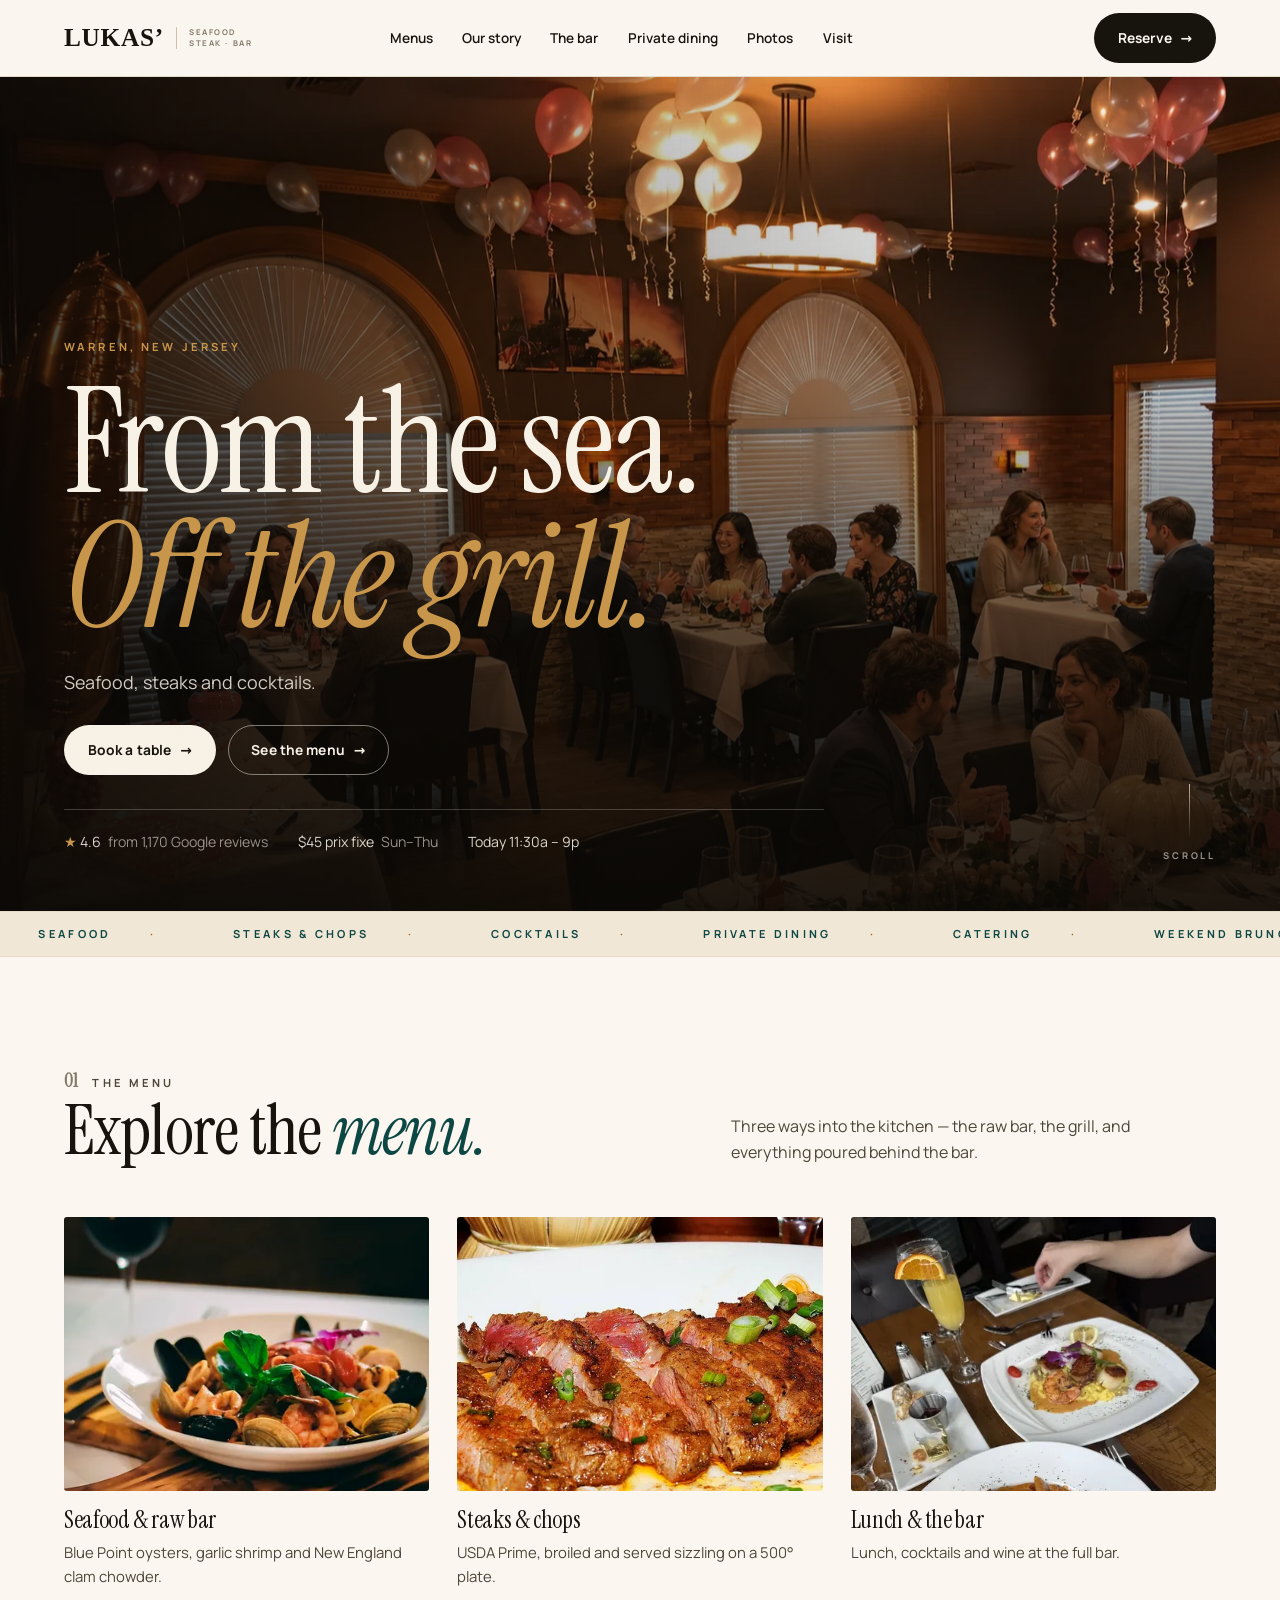
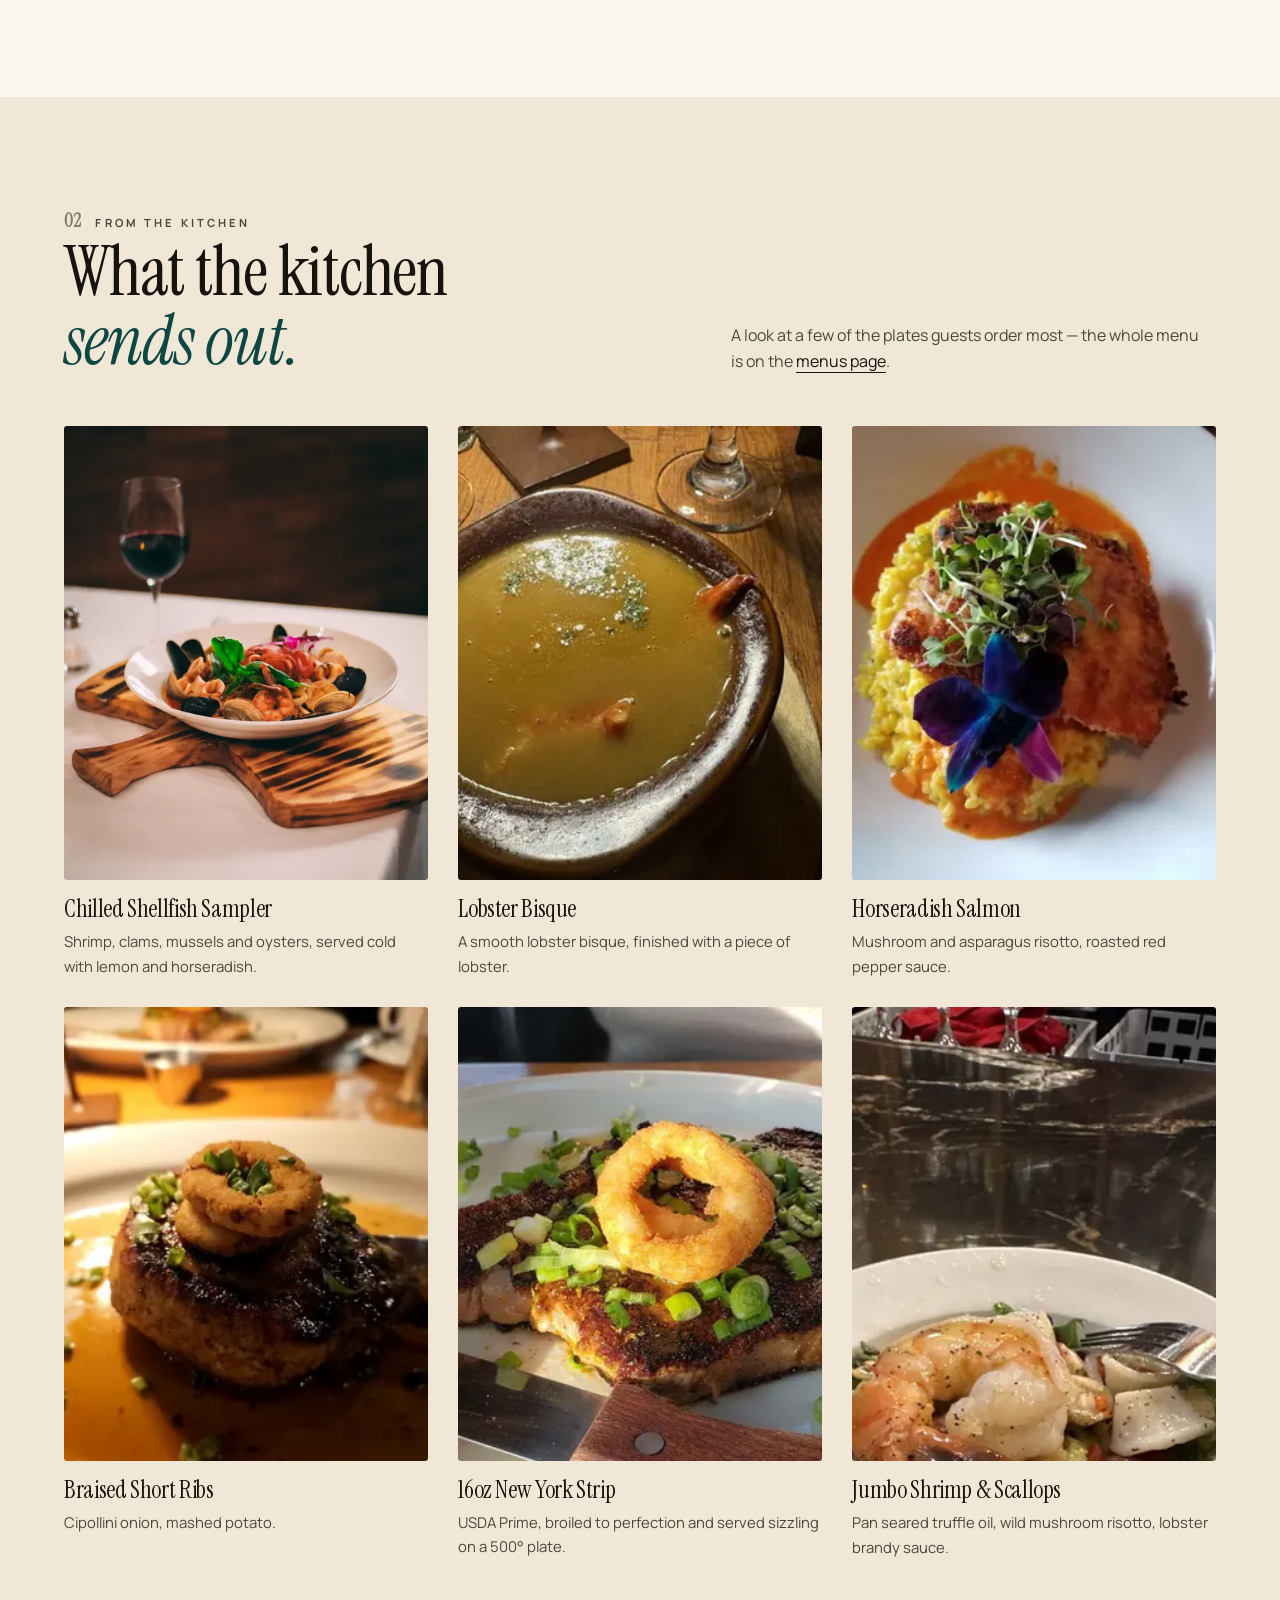
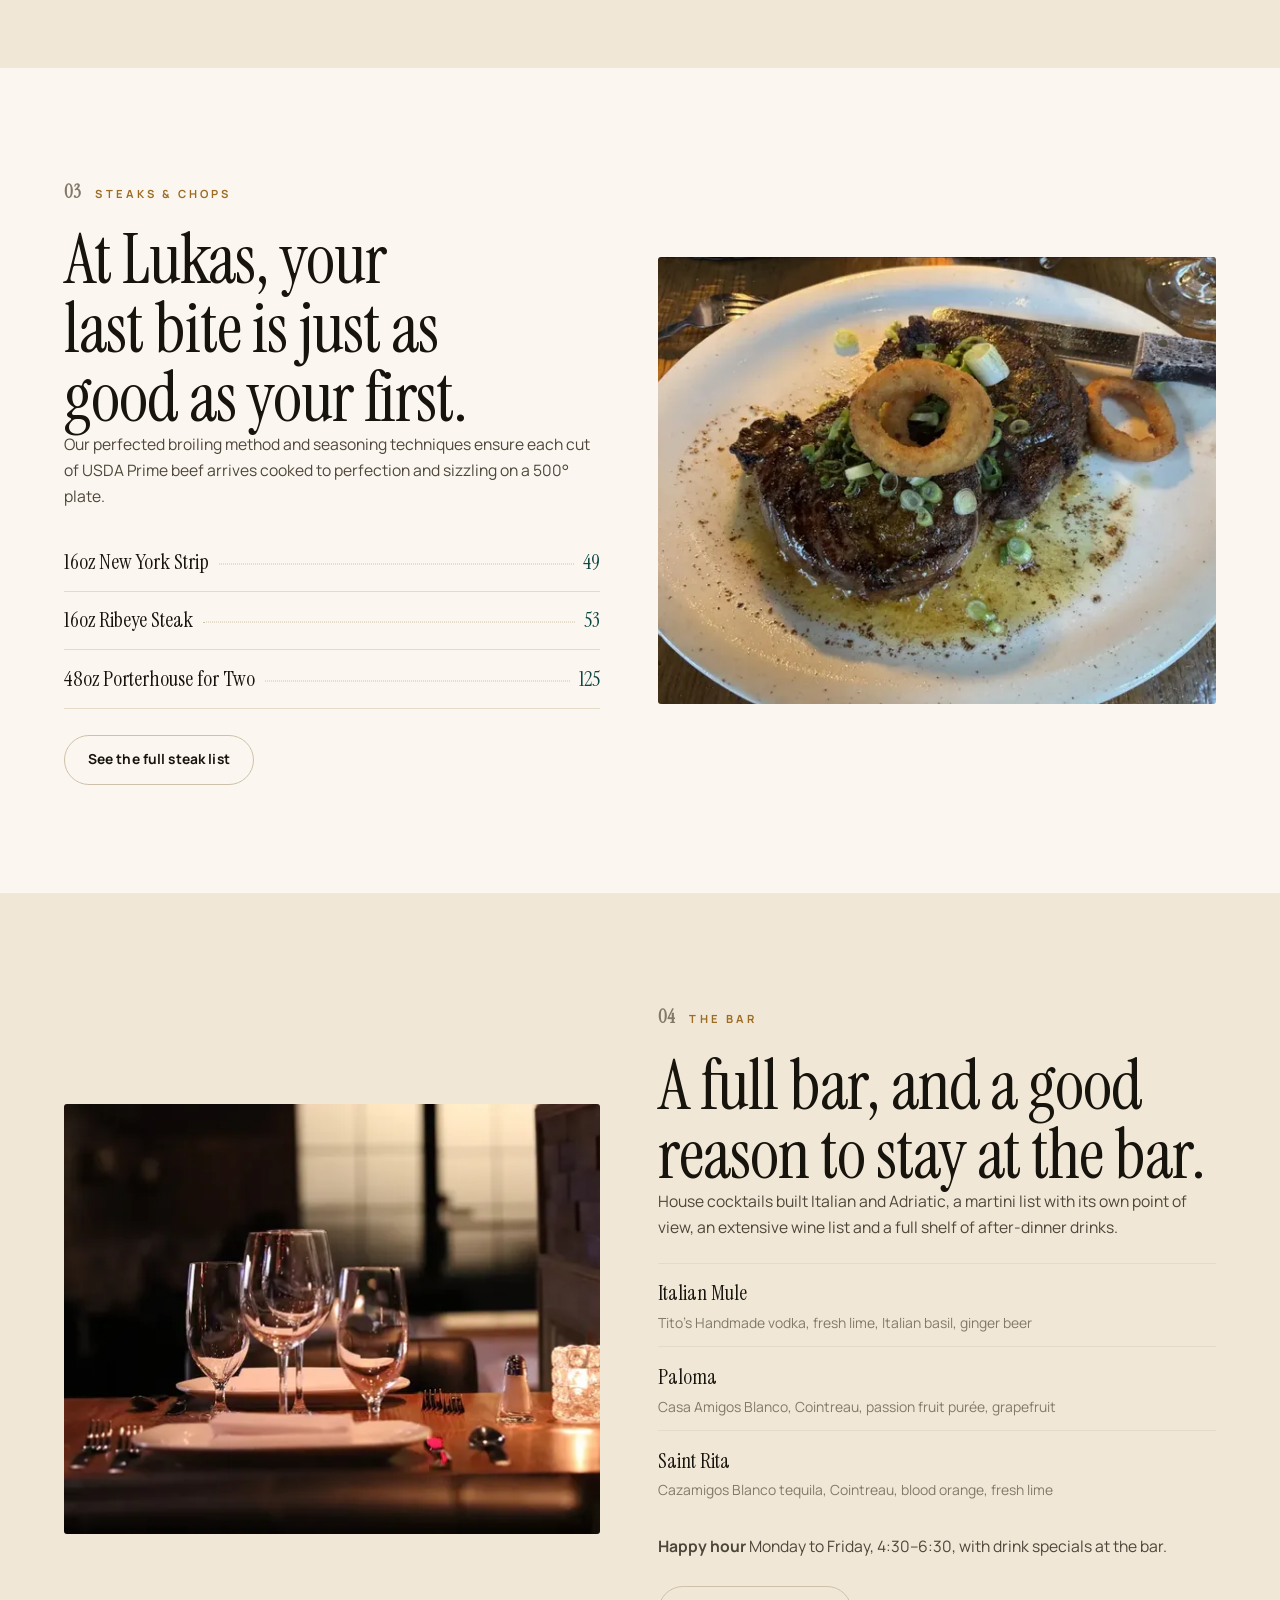
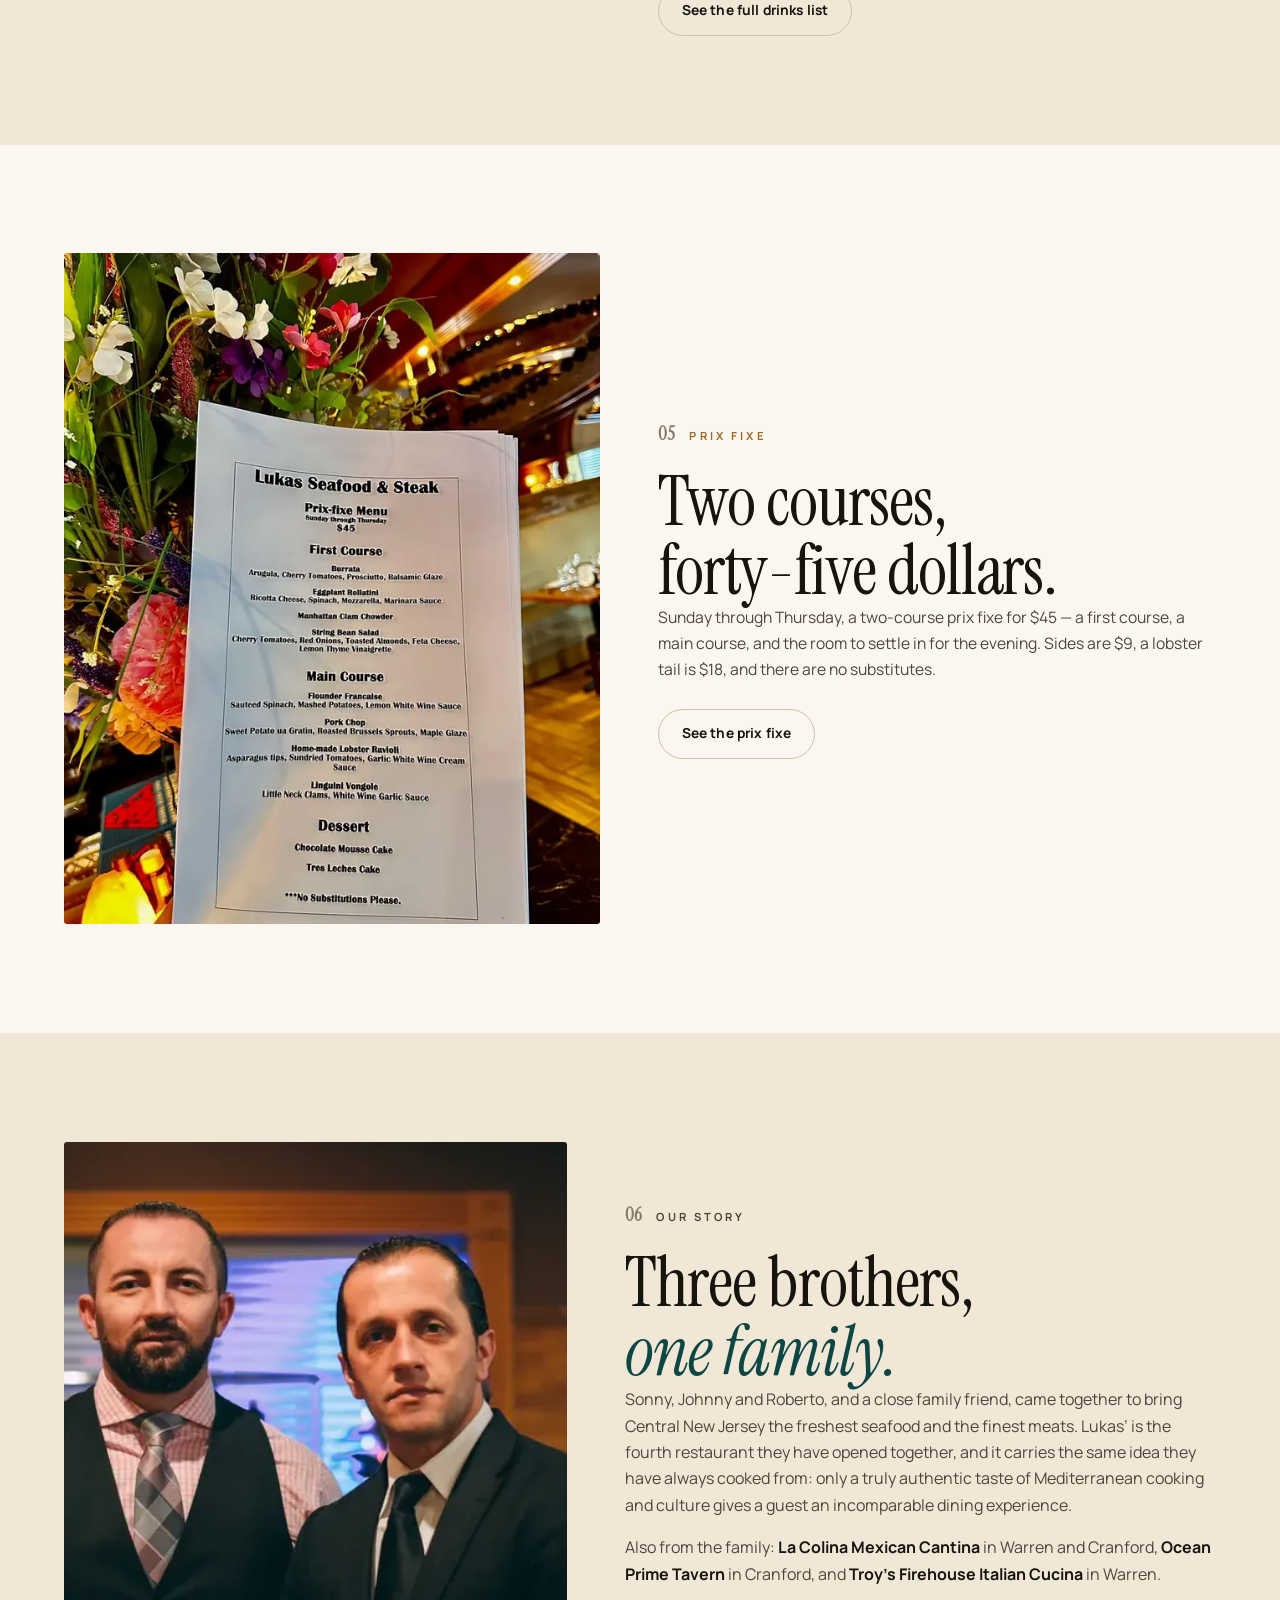
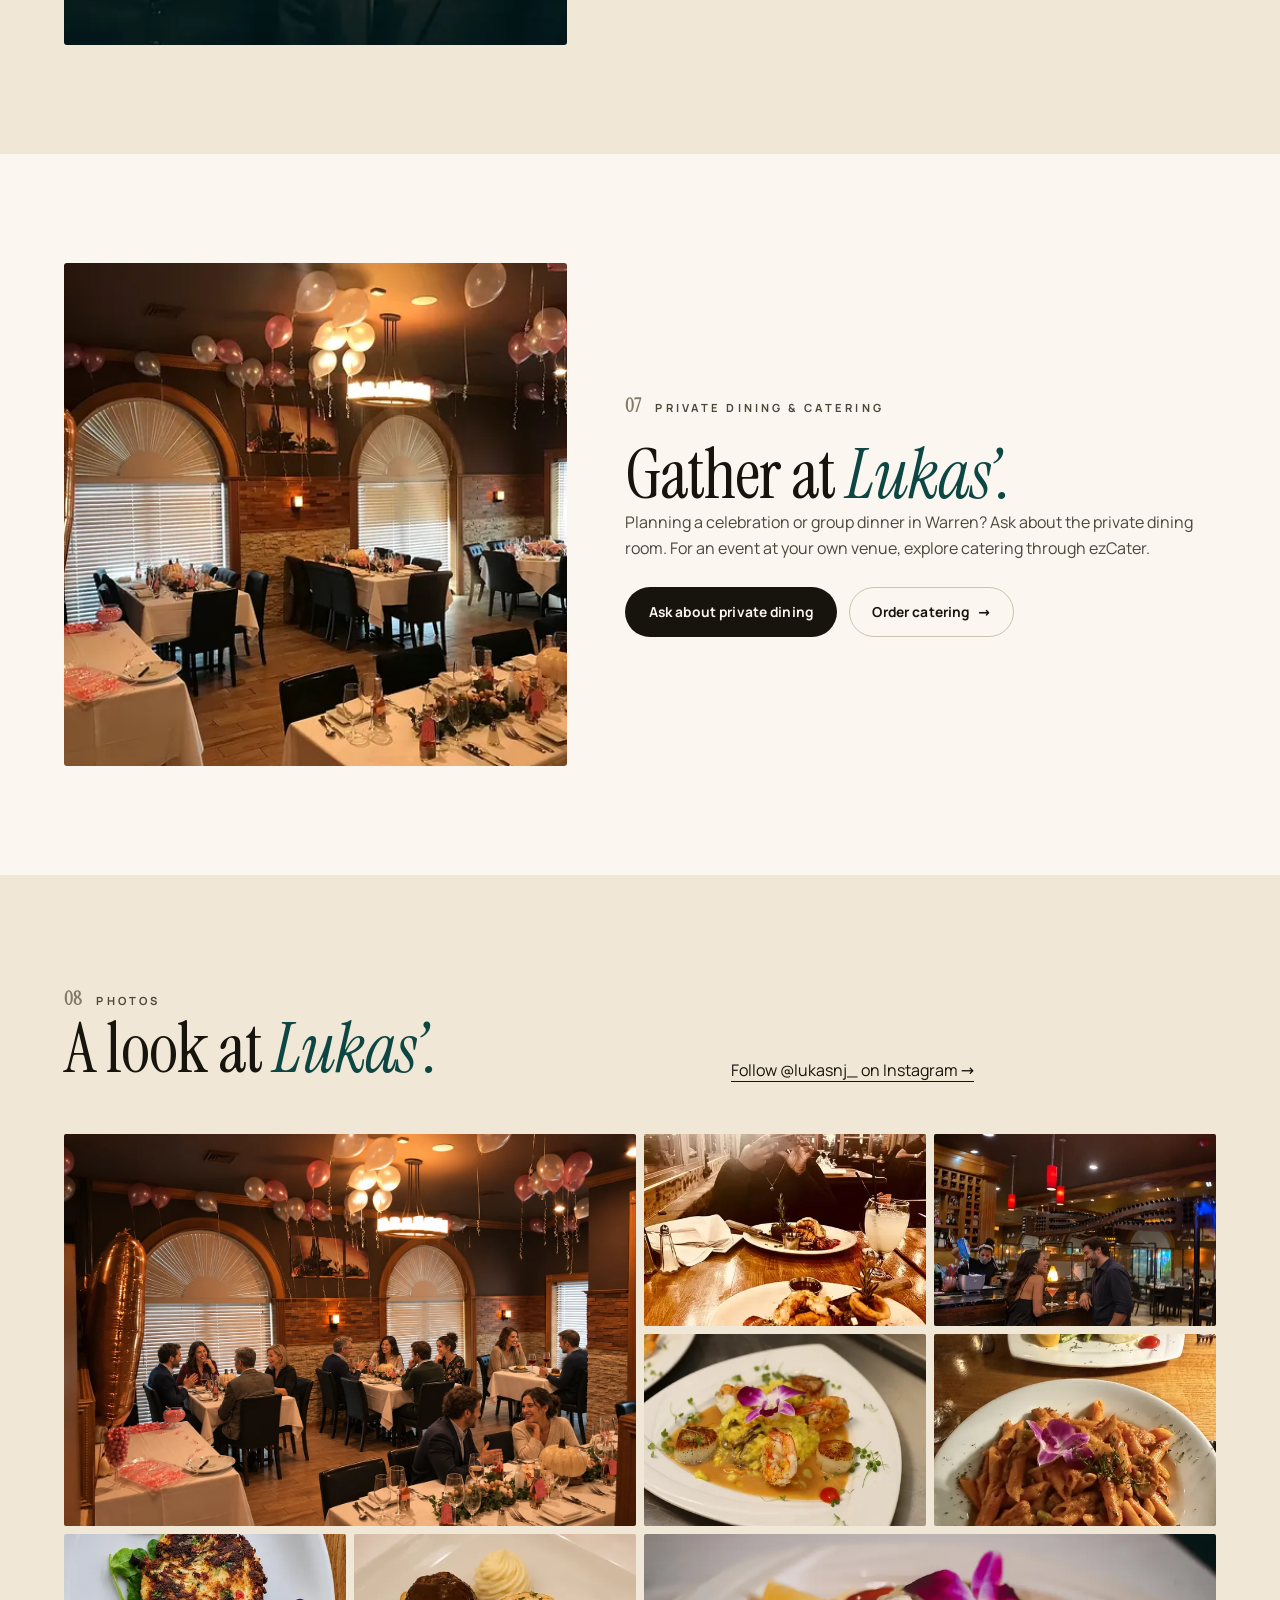
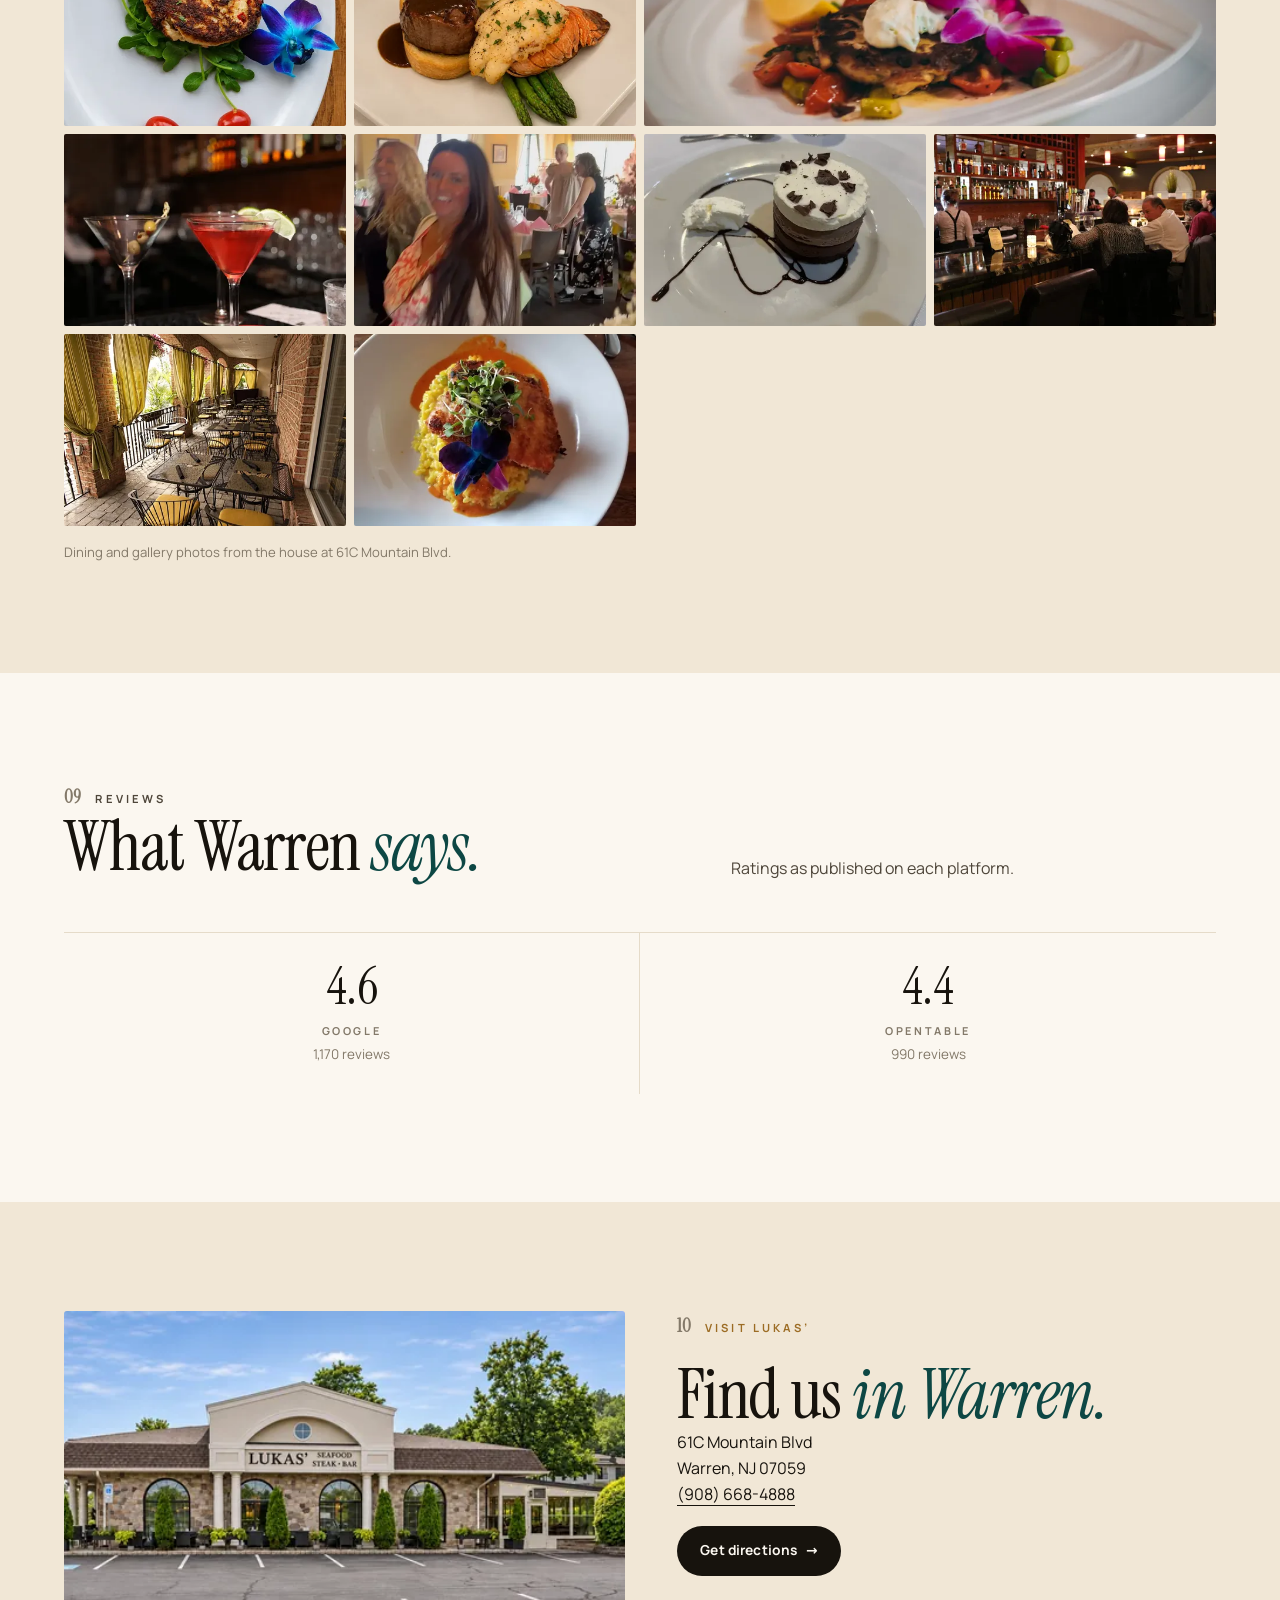
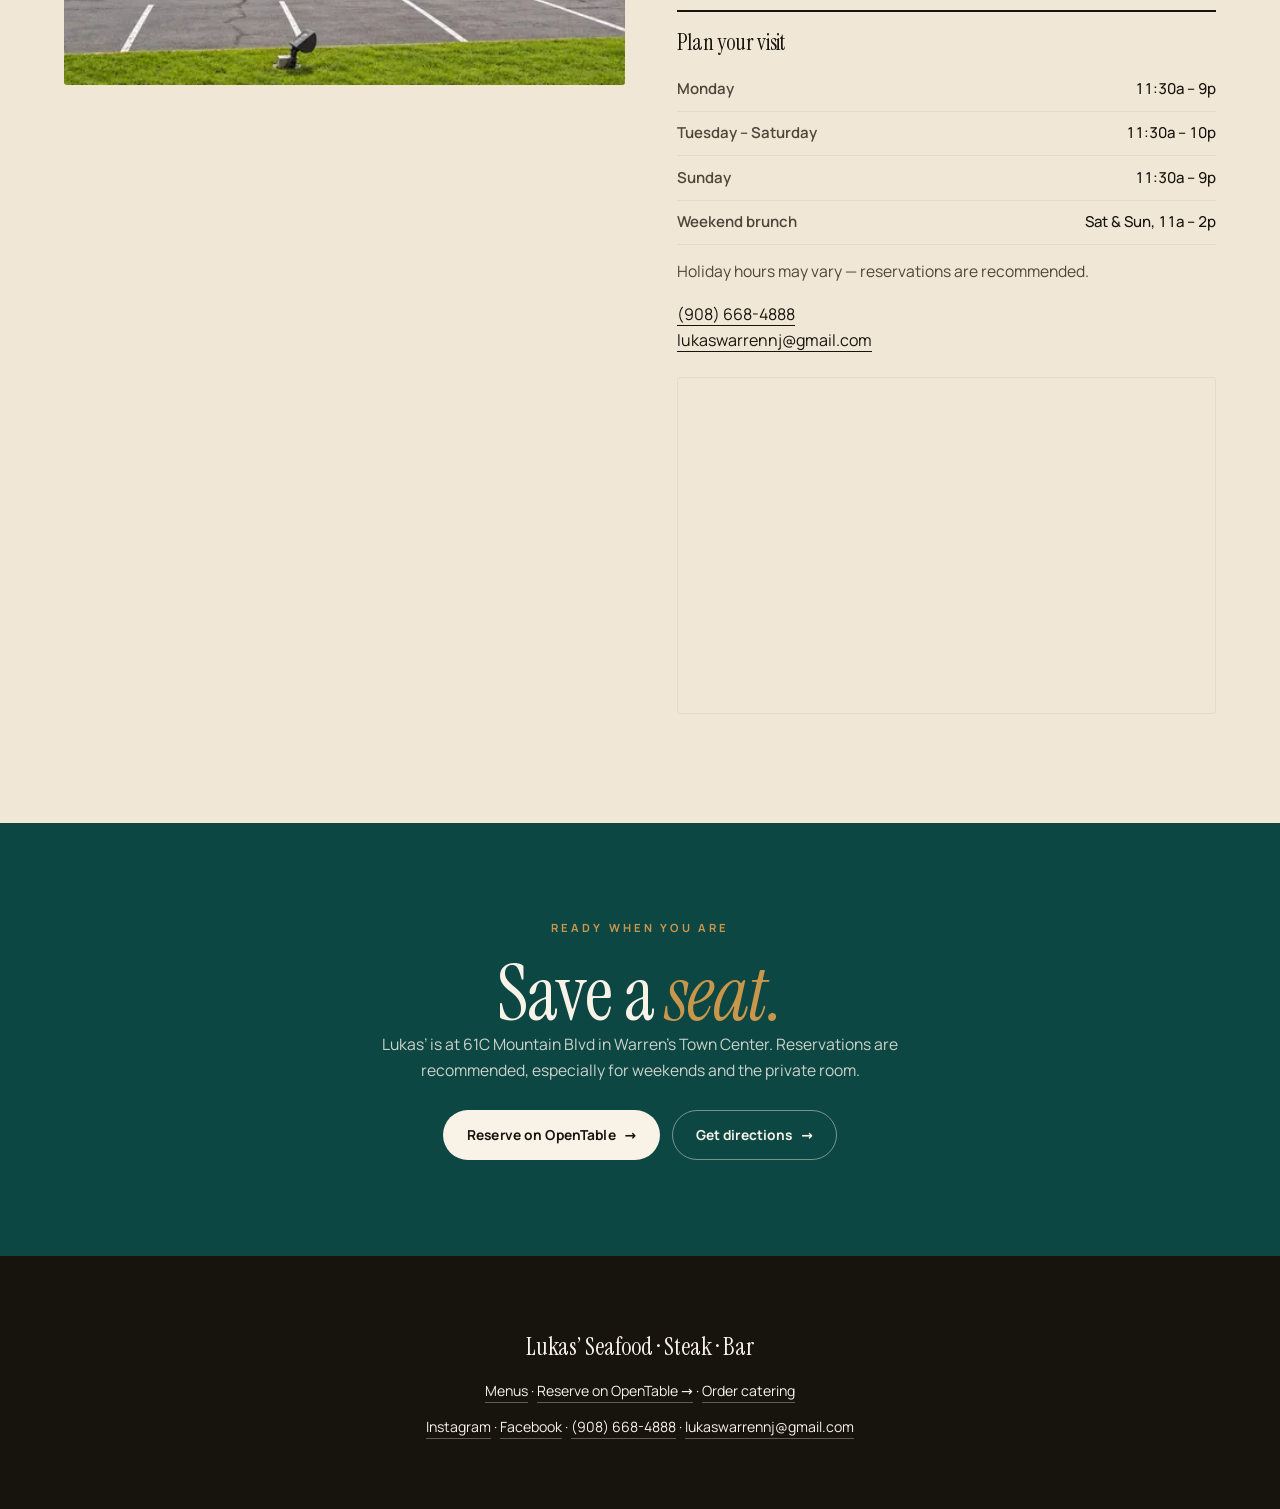
==== commit 3d5b673d: "Content fixes: two-course prix fixe, phone number, founder alt text, happy hour, hours, ratings" ====
--- a/index.html
+++ b/index.html
@@ -33,6 +33,7 @@
   "url": "https://lukas-seafood.netlify.app/",
   "image": "https://lukas-seafood.netlify.app/assets/img/storefront.webp",
   "logo": "https://lukas-seafood.netlify.app/assets/img/logo-ls-monogram-cropped-146.webp",
+  "telephone": "+1-908-668-4888",
   "priceRange": "$$$",
   "currenciesAccepted": "USD",
   "servesCuisine": ["Seafood", "Steakhouse", "Italian", "Mediterranean"],
@@ -121,7 +122,7 @@
 </div>
 <div class="menu-grid">
 <a class="menu-card" href="menus.html#appetizers"><span class="thumb"><img src="assets/img/seafood.webp" srcset="assets/img/seafood-480.webp 480w, assets/img/seafood.webp 940w" sizes="(max-width:880px) 100vw, 33vw" width="940" height="638" alt="Plated seafood at Lukas'" loading="lazy" decoding="async"></span><h3>Seafood &amp; raw bar</h3><p>Blue Point oysters, garlic shrimp and New England clam chowder.</p></a>
-<a class="menu-card" href="menus.html#steaks"><span class="thumb"><img src="assets/img/sliced-steak.webp" srcset="assets/img/sliced-steak-480.webp 480w, assets/img/sliced-steak.webp 909w" sizes="(max-width:880px) 100vw, 33vw" width="909" height="769" alt="Sliced steak served with vegetables" loading="lazy" decoding="async"></span><h3>Steaks &amp; chops</h3><p>Explore the steak and chop selections for dinner.</p></a>
+<a class="menu-card" href="menus.html#steaks"><span class="thumb"><img src="assets/img/sliced-steak.webp" srcset="assets/img/sliced-steak-480.webp 480w, assets/img/sliced-steak.webp 909w" sizes="(max-width:880px) 100vw, 33vw" width="909" height="769" alt="Sliced steak served with vegetables" loading="lazy" decoding="async"></span><h3>Steaks &amp; chops</h3><p>USDA Prime, broiled and served sizzling on a 500&deg; plate.</p></a>
 <a class="menu-card" href="menus.html#bar"><span class="thumb"><img src="assets/img/orange-cocktail-table-900.webp" srcset="assets/img/orange-cocktail-table-480.webp 480w, assets/img/orange-cocktail-table-900.webp 900w" sizes="(max-width:880px) 100vw, 33vw" width="900" height="675" alt="Cocktails on a table at Lukas'" loading="lazy" decoding="async"></span><h3>Lunch &amp; the bar</h3><p>Lunch, cocktails and wine at the full bar.</p></a>
 </div>
 </section>
@@ -169,7 +170,7 @@
 <li><span class="nm">Paloma</span><span class="ing">Casa Amigos Blanco, Cointreau, passion fruit pur&eacute;e, grapefruit</span></li>
 <li><span class="nm">Saint Rita</span><span class="ing">Cazamigos Blanco tequila, Cointreau, blood orange, fresh lime</span></li>
 </ul>
-<p class="note" style="margin-top:20px"><strong>Happy hour</strong> Monday to Friday, 4:30&ndash;6:30 &mdash; half-price drink specials, $8.00.</p>
+<p class="note" style="margin-top:20px"><strong>Happy hour</strong> Monday to Friday, 4:30&ndash;6:30, with drink specials at the bar.</p>
 <div class="pill-row"><a class="button outline" href="menus.html#bar">See the full drinks list</a></div>
 </div>
 <div class="split-media"><img src="assets/img/wine-service-candle-900.webp" srcset="assets/img/wine-service-candle-640.webp 640w, assets/img/wine-service-candle-900.webp 900w" sizes="(max-width:900px) 100vw, 50vw" width="900" height="600" alt="Wine service by candlelight at Lukas'" loading="lazy" decoding="async"></div>
@@ -181,7 +182,7 @@
 <div class="split-copy">
 <p class="eyebrow"><span class="num">05</span>Prix fixe</p>
 <h2 id="prixfixe-title">Two courses, forty-five dollars.</h2>
-<p class="note">Sunday through Thursday, a three-course prix fixe for $45 &mdash; a first course, a main course, and the room to settle in for the evening. Sides are $9, a lobster tail is $18, and there are no substitutes.</p>
+<p class="note">Sunday through Thursday, a two-course prix fixe for $45 &mdash; a first course, a main course, and the room to settle in for the evening. Sides are $9, a lobster tail is $18, and there are no substitutes.</p>
 <div class="pill-row"><a class="button outline" href="menus.html#prixfixe">See the prix fixe</a></div>
 </div>
 <div class="split-media tall"><img src="assets/img/guestbook-prix-fixe-card-1200.webp" srcset="assets/img/guestbook-prix-fixe-card-640.webp 640w, assets/img/guestbook-prix-fixe-card-1200.webp 1200w" sizes="(max-width:900px) 100vw, 50vw" width="1200" height="1500" alt="The printed prix fixe card at Lukas'" loading="lazy" decoding="async"></div>
@@ -190,7 +191,7 @@
 
 <section class="section tint shell reveal" id="story">
 <div class="story">
-<div class="story-media"><img src="assets/img/founders-portrait-900.webp" srcset="assets/img/founders-portrait-640.webp 640w, assets/img/founders-portrait-900.webp 900w" sizes="(max-width:900px) 100vw, 46vw" width="900" height="600" alt="Sonny and Burim Gjevukaj, the founders behind Lukas'" loading="lazy" decoding="async"></div>
+<div class="story-media"><img src="assets/img/founders-portrait-900.webp" srcset="assets/img/founders-portrait-640.webp 640w, assets/img/founders-portrait-900.webp 900w" sizes="(max-width:900px) 100vw, 46vw" width="900" height="600" alt="Sonny and Burim Gjevukaj of the family behind Lukas'" loading="lazy" decoding="async"></div>
 <div>
 <p class="eyebrow"><span class="num">06</span>Our story</p>
 <h2>Three brothers,<br><em>one family.</em></h2>
@@ -247,8 +248,6 @@
 <div class="rating-grid">
 <div class="rating"><span class="score">4.6</span><span class="plat">Google</span><span class="count">1,170 reviews</span></div>
 <div class="rating"><span class="score">4.4</span><span class="plat">OpenTable</span><span class="count">990 reviews</span></div>
-<div class="rating"><span class="score">4.0</span><span class="plat">TripAdvisor</span><span class="count">68 reviews</span></div>
-<div class="rating"><span class="score">3.8</span><span class="plat">Yelp</span><span class="count">264 reviews</span></div>
 </div>
 </section>
 
@@ -258,19 +257,18 @@
 <div class="visit-info">
 <p class="eyebrow"><span class="num">10</span>Visit Lukas&rsquo;</p>
 <h2 id="visit-title">Find us <em>in Warren.</em></h2>
-<p>61C Mountain Blvd<br>Warren, NJ 07059</p>
+<p>61C Mountain Blvd<br>Warren, NJ 07059<br><a class="textlink" href="tel:+19086684888">(908) 668-4888</a></p>
 <p style="margin-top:18px"><a class="button" data-directions href="https://www.google.com/maps/dir/?api=1&amp;destination=61C+Mountain+Blvd+Warren+NJ+07059">Get directions <span aria-hidden="true">&rarr;</span></a></p>
 <div class="hours" style="margin-top:34px">
 <h3>Plan your visit</h3>
 <table class="hours-table">
 <tr><th scope="row">Monday</th><td>11:30a &ndash; 9p</td></tr>
-<tr><th scope="row">Tuesday &ndash; Friday</th><td>11:30a &ndash; 10p</td></tr>
-<tr><th scope="row">Saturday</th><td>11:30a &ndash; 10p</td></tr>
+<tr><th scope="row">Tuesday &ndash; Saturday</th><td>11:30a &ndash; 10p</td></tr>
 <tr><th scope="row">Sunday</th><td>11:30a &ndash; 9p</td></tr>
 <tr><th scope="row">Weekend brunch</th><td>Sat &amp; Sun, 11a &ndash; 2p</td></tr>
 </table>
 <p class="note" style="margin-top:14px">Holiday hours may vary &mdash; reservations are recommended.</p>
-<p style="margin-top:14px"><a class="textlink" href="mailto:lukaswarrennj@gmail.com">lukaswarrennj@gmail.com</a></p>
+<p style="margin-top:14px"><a class="textlink" href="tel:+19086684888">(908) 668-4888</a><br><a class="textlink" href="mailto:lukaswarrennj@gmail.com">lukaswarrennj@gmail.com</a></p>
 </div>
 <figure class="map"><iframe title="Map showing Lukas&rsquo; Seafood &amp; Grille, 61C Mountain Blvd, Warren, NJ 07059" src="https://www.google.com/maps?q=61C+Mountain+Blvd,+Warren,+NJ+07059&amp;output=embed" loading="lazy" referrerpolicy="no-referrer-when-downgrade" allowfullscreen></iframe></figure>
 </div>
@@ -288,7 +286,7 @@
 <footer>
 <span>Lukas&rsquo; Seafood &middot; Steak &middot; Bar</span>
 <span><a href="menus.html">Menus</a> &middot; <a href="https://www.opentable.com/r/lukass-seafood-and-grille-warren?lang=en-us">Reserve on OpenTable &rarr;</a> &middot; <a href="https://www.ezcater.com/catering/lukas-seafood-3">Order catering</a></span>
-<span><a href="https://www.instagram.com/lukasnj_/">Instagram</a> &middot; <a href="https://www.facebook.com/p/Lukas-Seafood-Grille-100062875322074/">Facebook</a> &middot; <a href="mailto:lukaswarrennj@gmail.com">lukaswarrennj@gmail.com</a></span>
+<span><a href="https://www.instagram.com/lukasnj_/">Instagram</a> &middot; <a href="https://www.facebook.com/p/Lukas-Seafood-Grille-100062875322074/">Facebook</a> &middot; <a href="tel:+19086684888">(908) 668-4888</a> &middot; <a href="mailto:lukaswarrennj@gmail.com">lukaswarrennj@gmail.com</a></span>
 </footer>
 <nav class="mobile-actions" aria-label="Quick actions">
 <a href="menus.html">Menus</a>
--- a/style.css
+++ b/style.css
@@ -525,7 +525,7 @@
 /* ---------- 13 ratings ---------- */
 .rating-grid {
   display: grid;
-  grid-template-columns: repeat(4, minmax(0, 1fr));
+  grid-template-columns: repeat(2, minmax(0, 1fr));
   border-top: 1px solid var(--line);
 }
 @media (max-width: 620px) { .rating-grid { grid-template-columns: repeat(2, minmax(0, 1fr)); } }
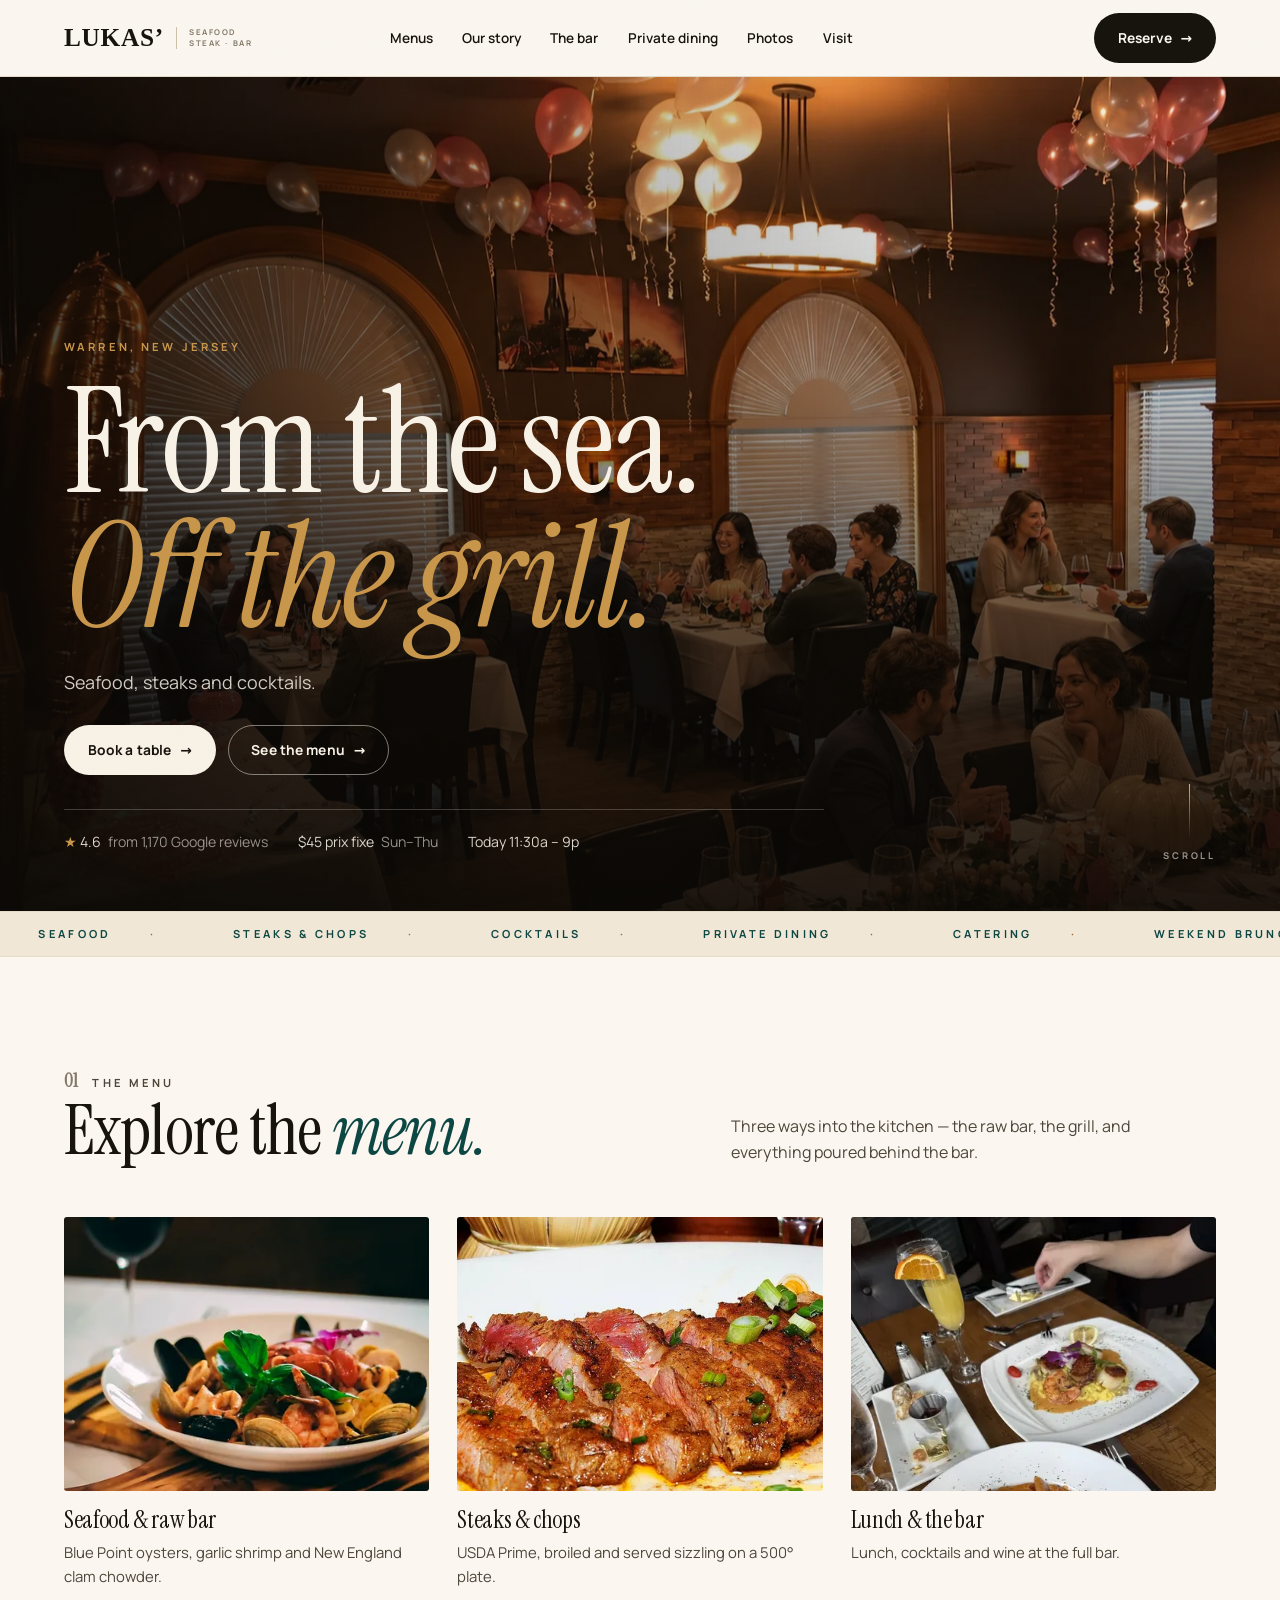
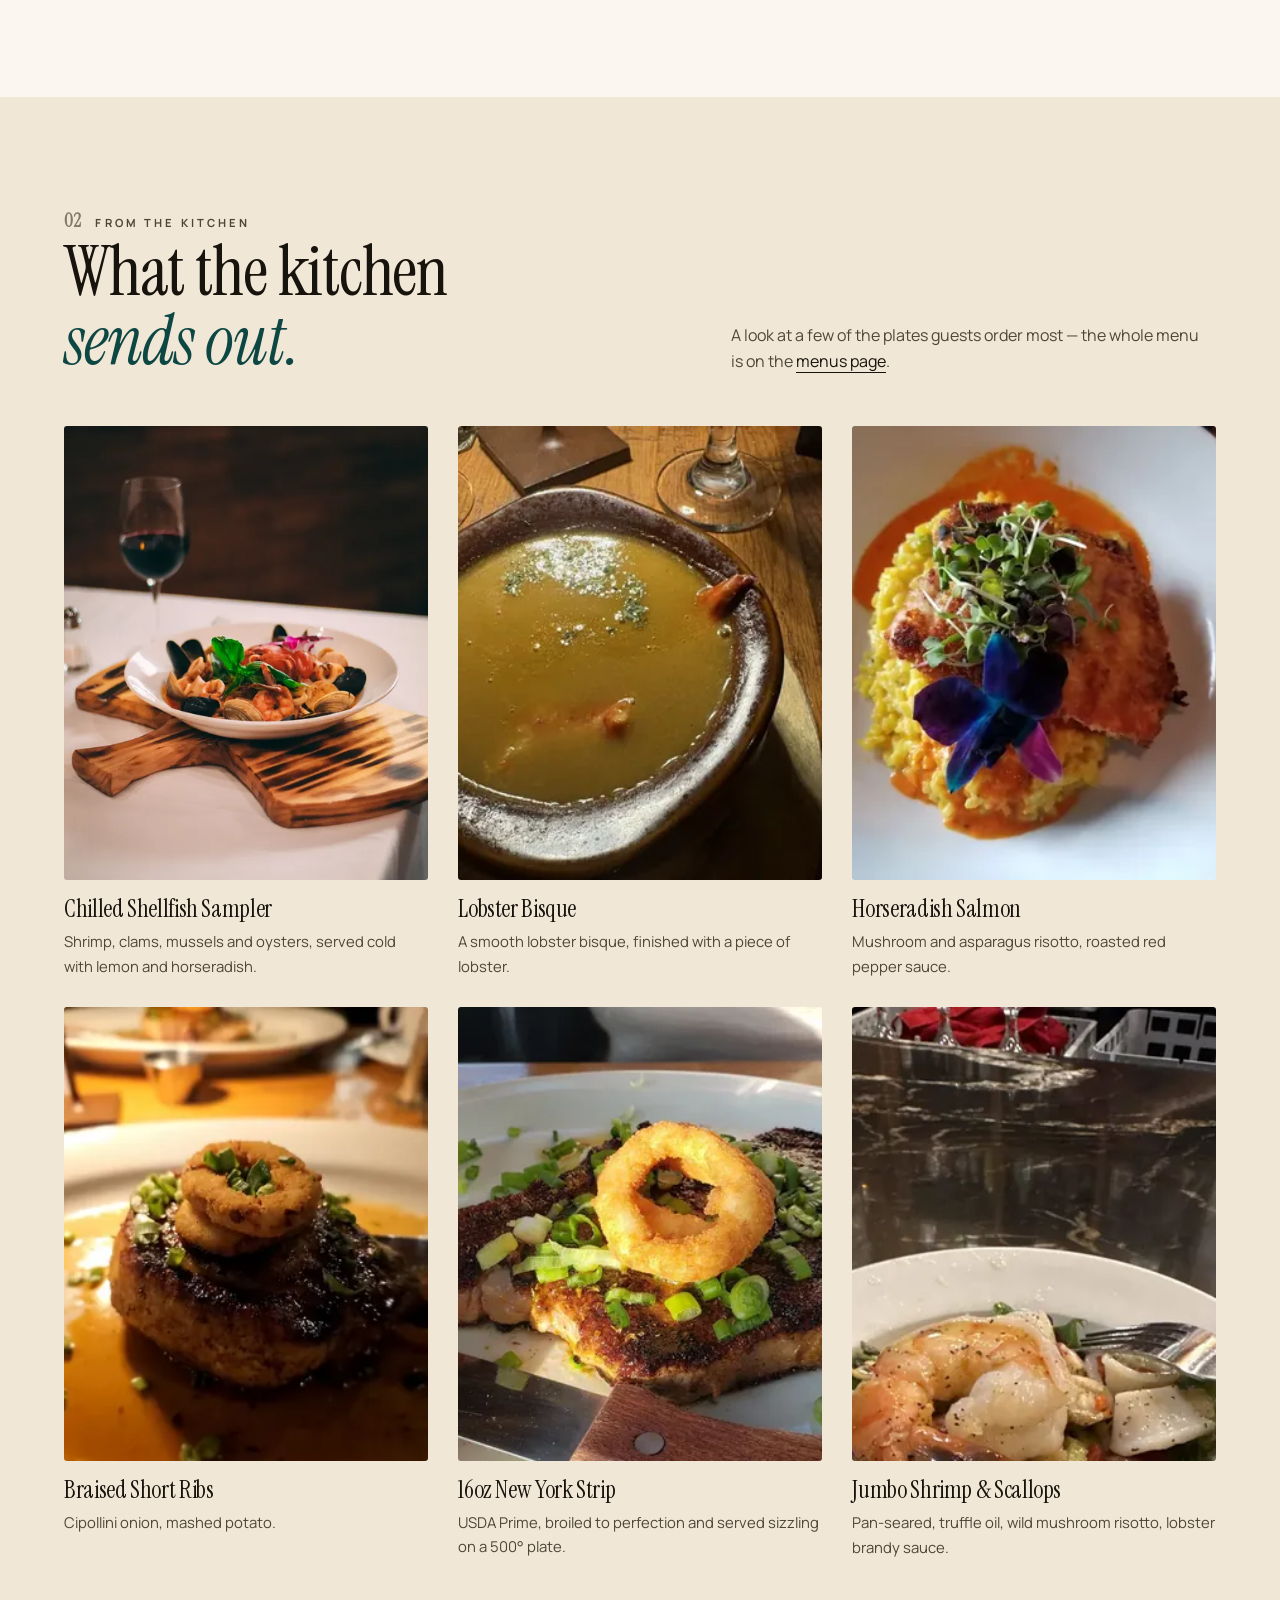
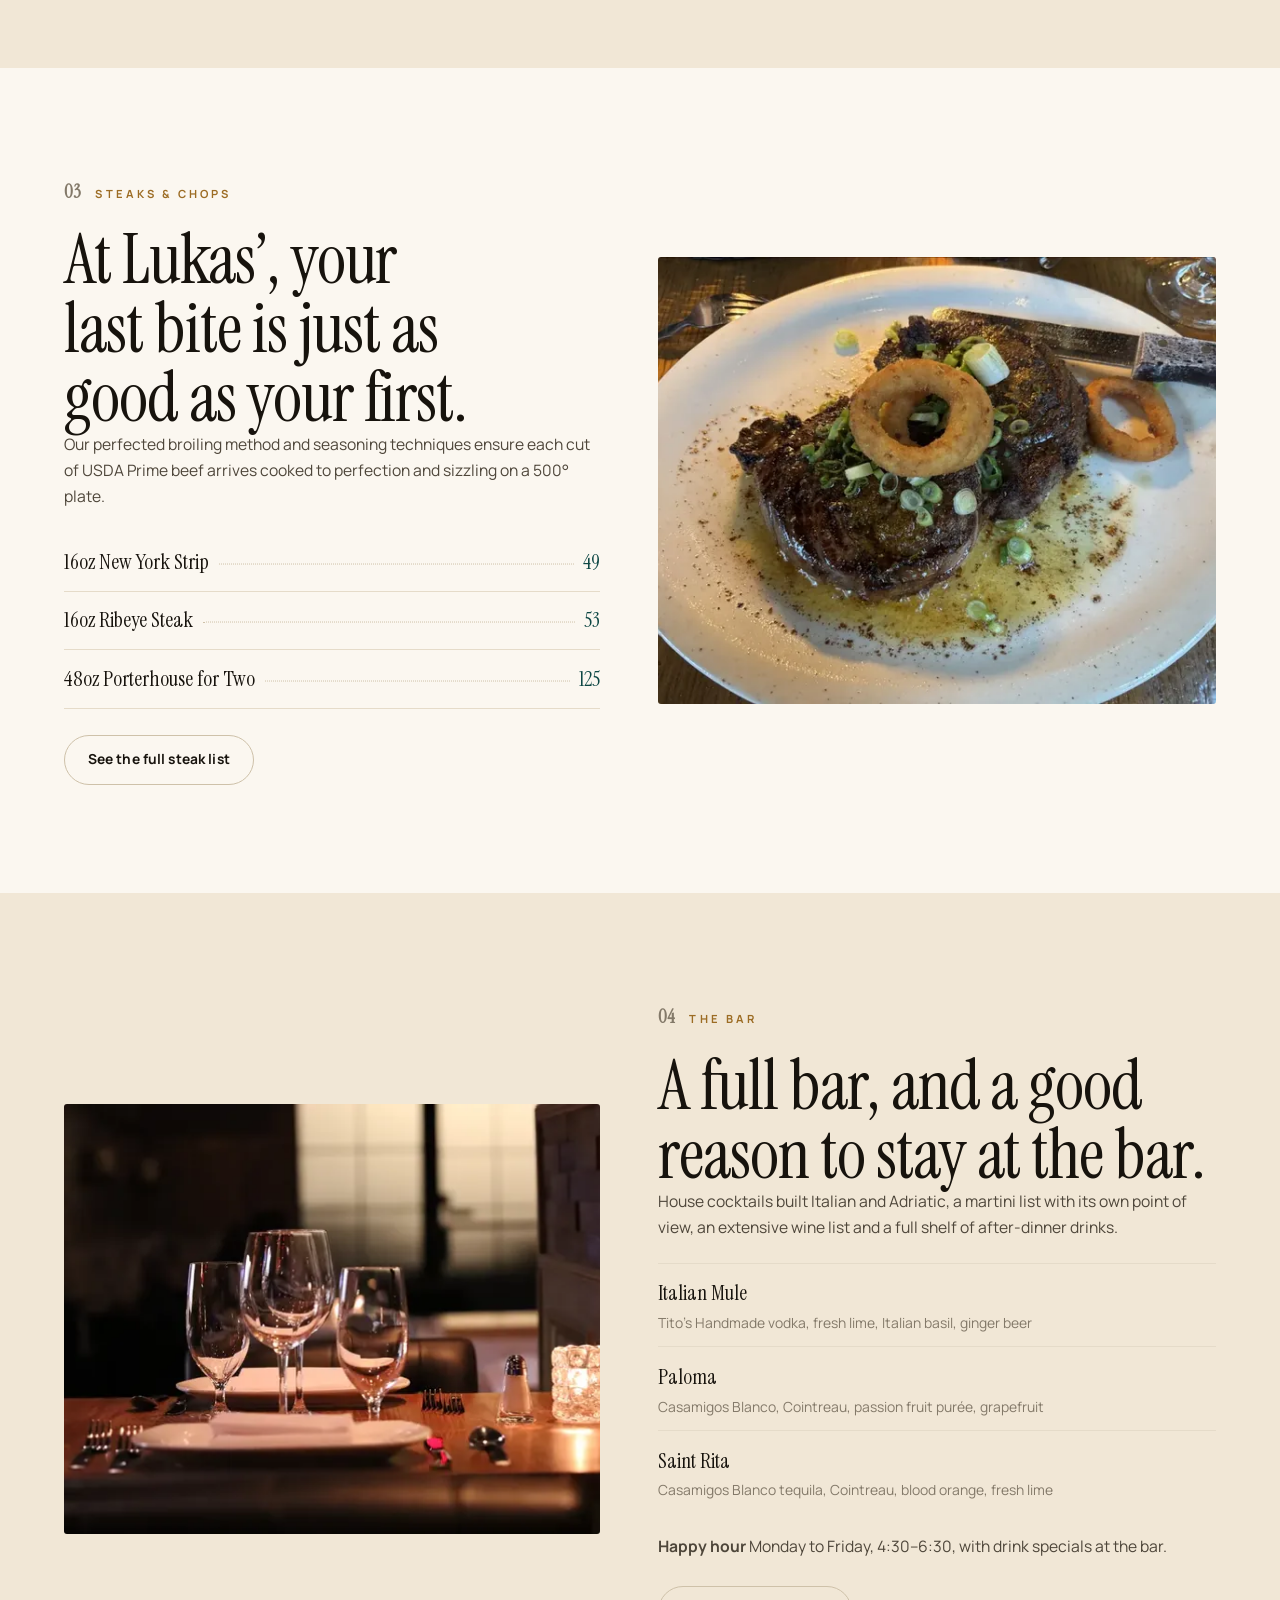
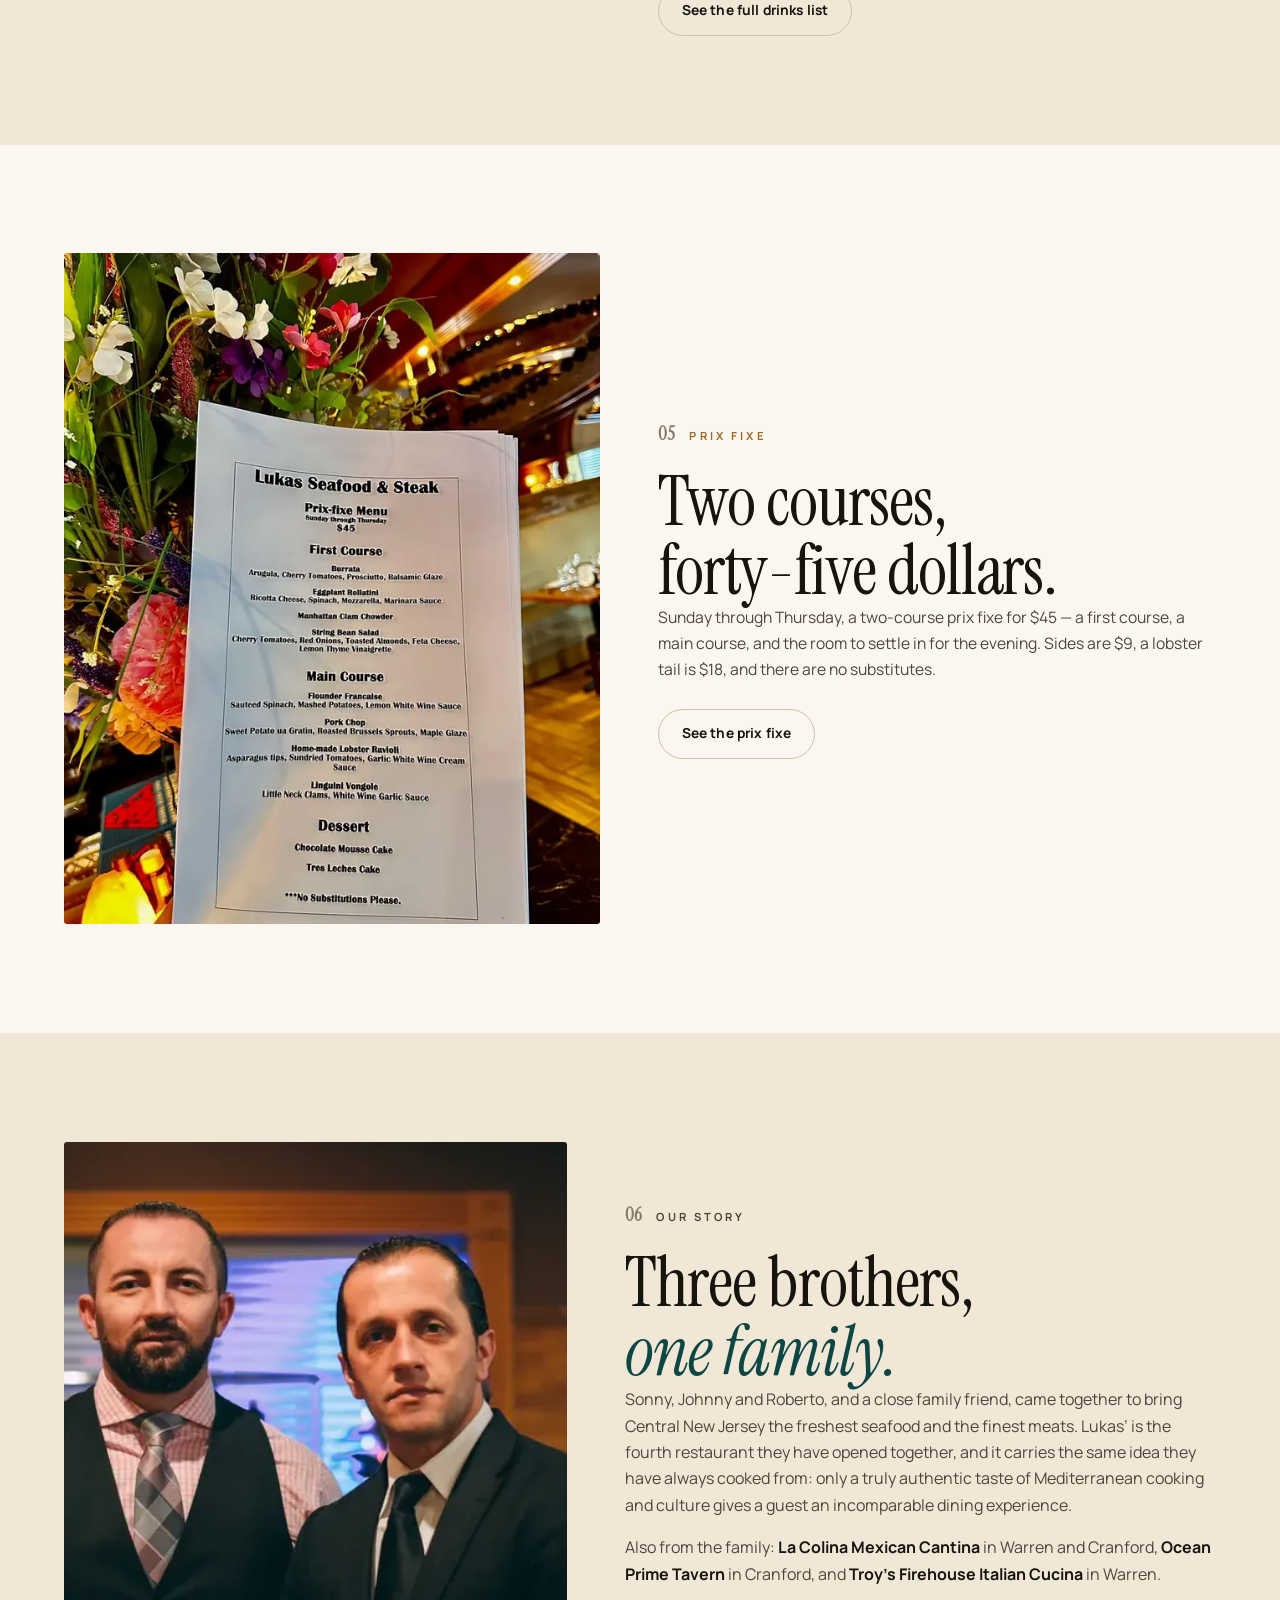
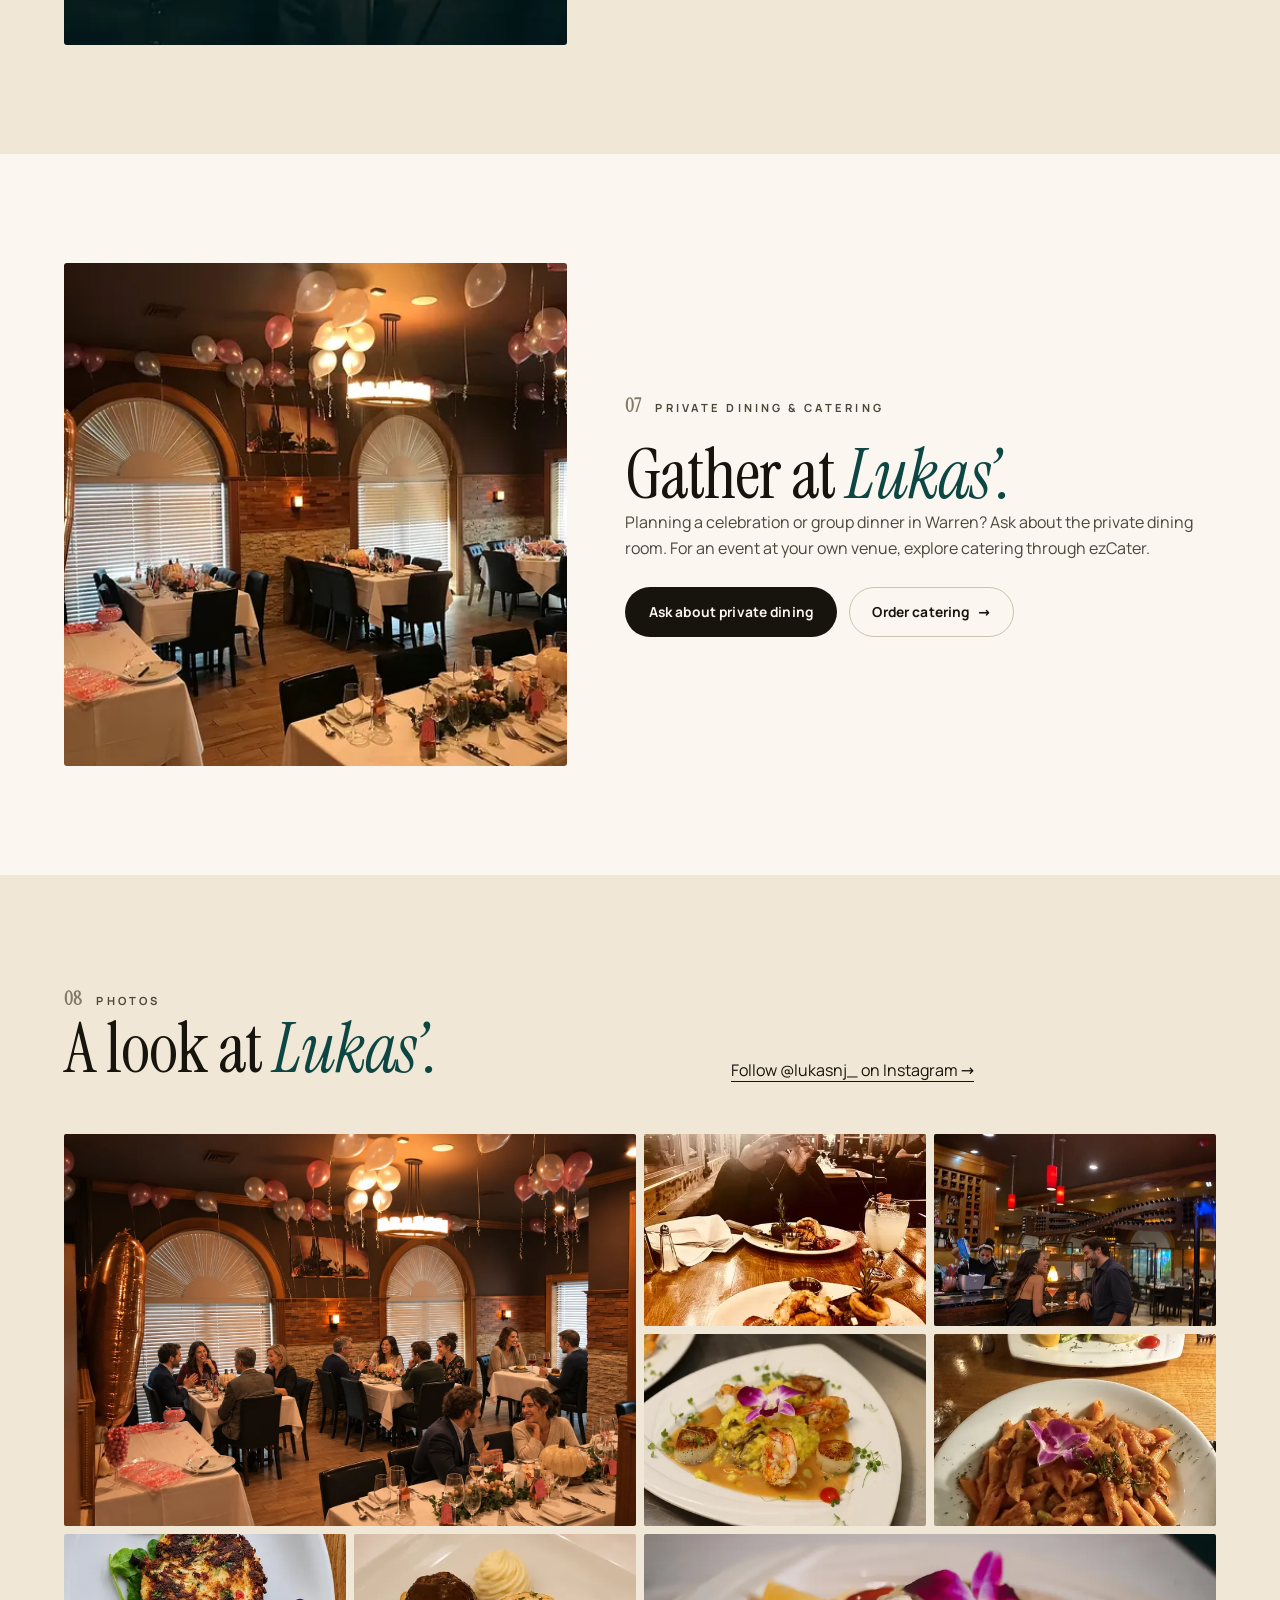
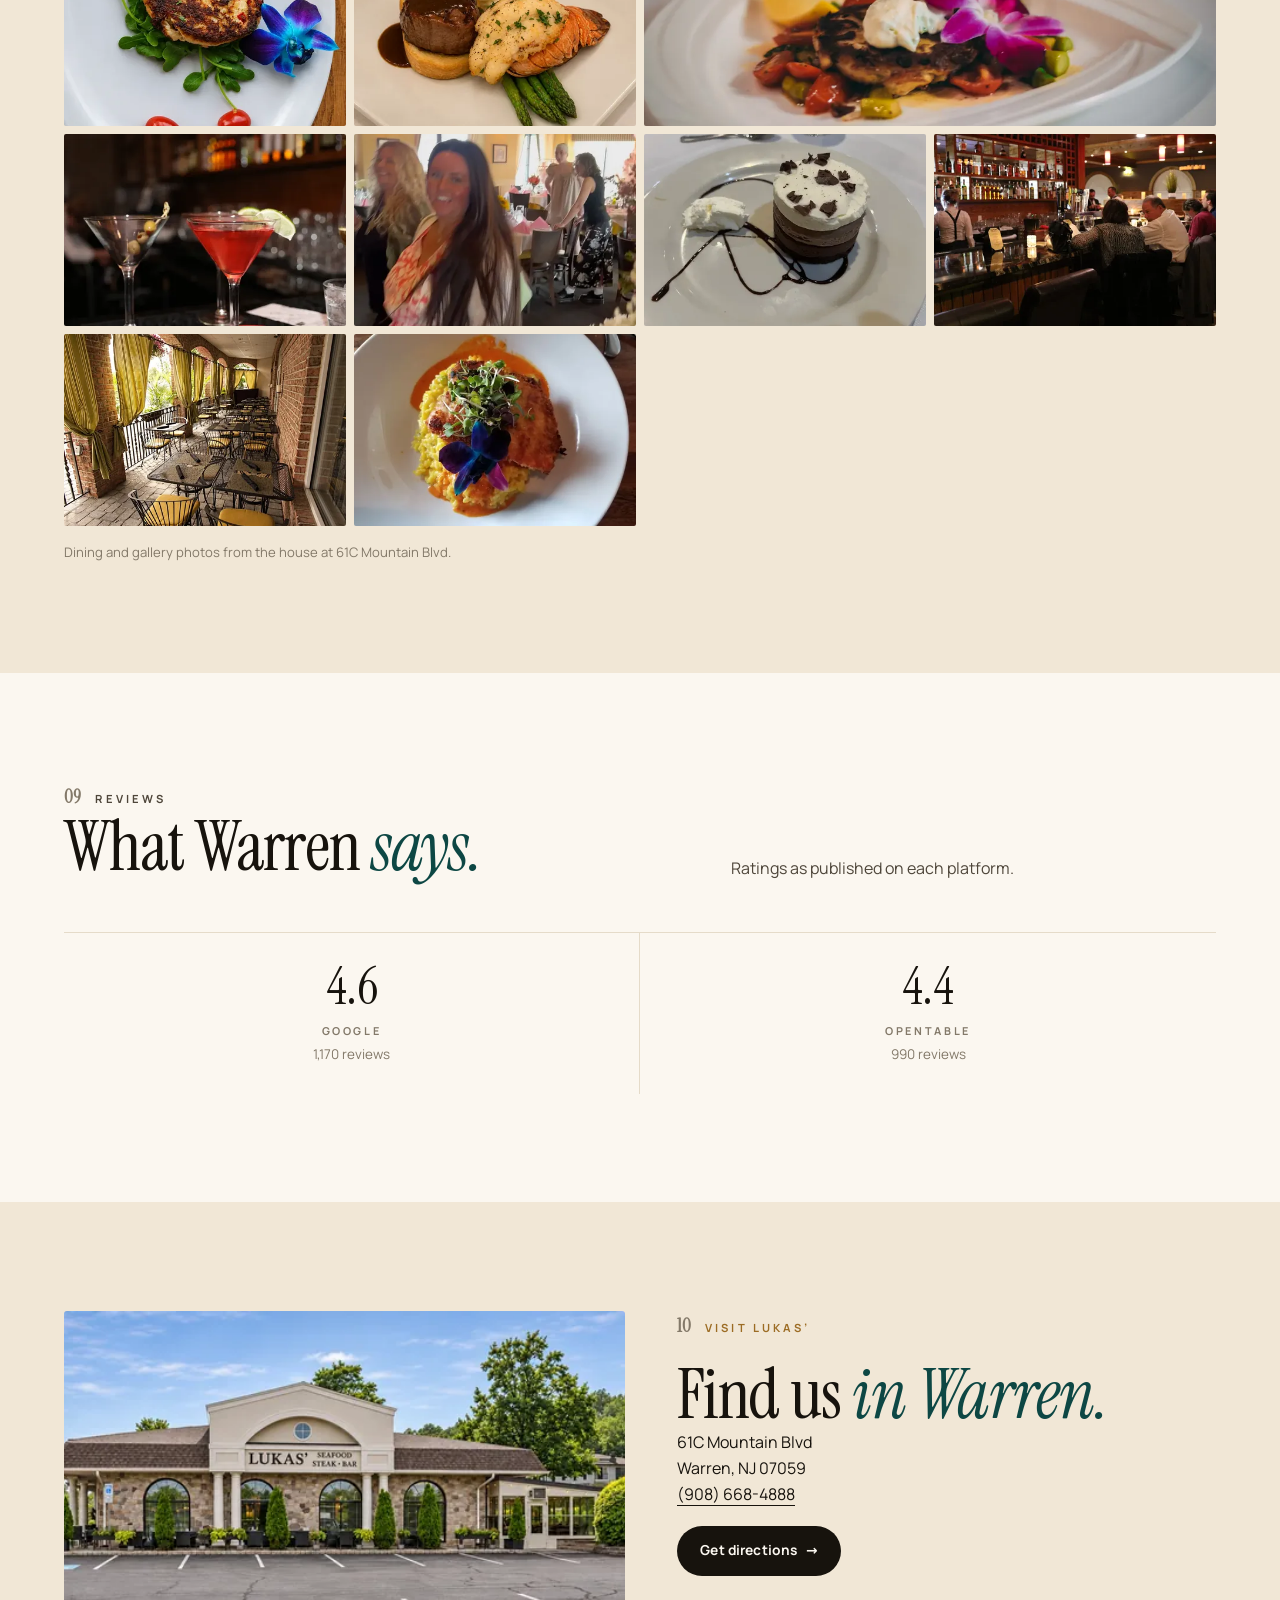
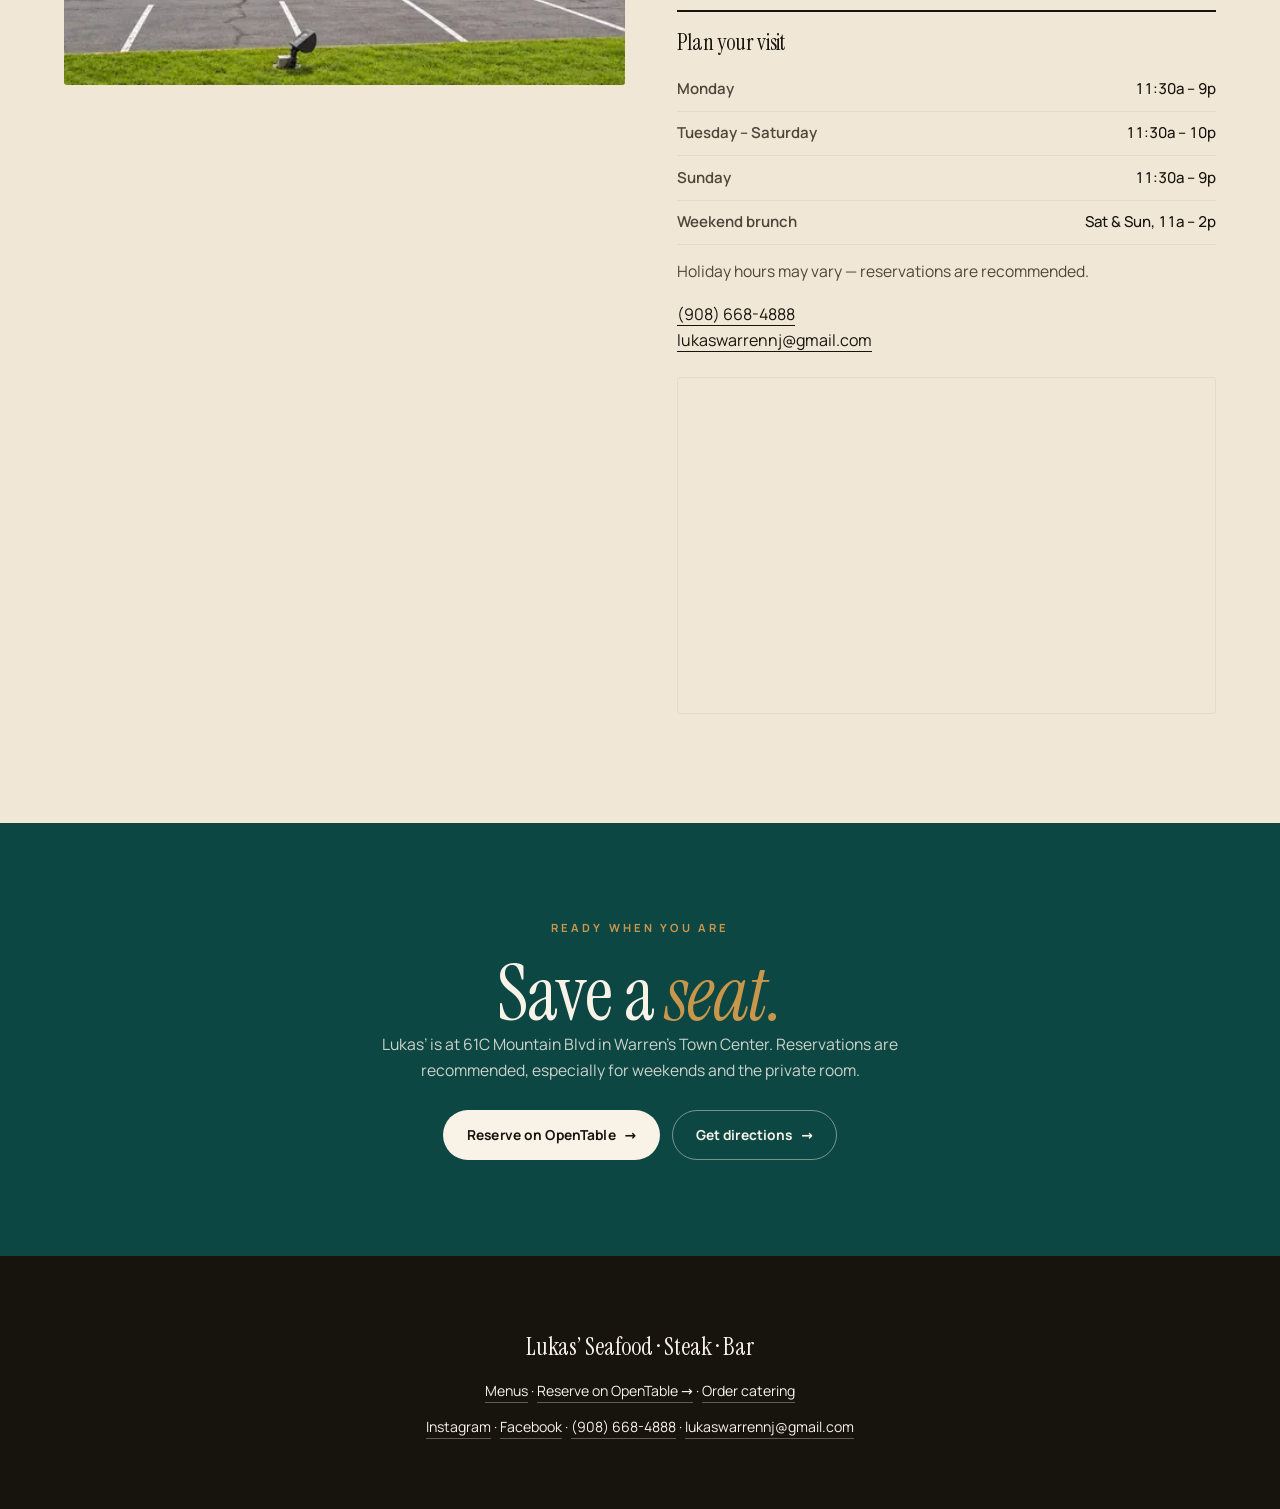
==== commit 698f51ed: "Spelling and grammar fixes across home and menus" ====
--- a/index.html
+++ b/index.html
@@ -138,7 +138,7 @@
 <article class="menu-card"><span class="thumb portrait"><img src="assets/img/horseradish-salmon-900.webp" srcset="assets/img/horseradish-salmon-480.webp 480w, assets/img/horseradish-salmon-900.webp 900w" sizes="(max-width:600px) 100vw, 33vw" width="900" height="675" alt="Horseradish Salmon" loading="lazy" decoding="async"></span><h3>Horseradish Salmon</h3><p>Mushroom and asparagus risotto, roasted red pepper sauce.</p></article>
 <article class="menu-card"><span class="thumb portrait"><img src="assets/img/short-rib-braised-900.webp" srcset="assets/img/short-rib-braised-480.webp 480w, assets/img/short-rib-braised-900.webp 900w" sizes="(max-width:600px) 100vw, 33vw" width="900" height="675" alt="Braised Short Ribs" loading="lazy" decoding="async"></span><h3>Braised Short Ribs</h3><p>Cipollini onion, mashed potato.</p></article>
 <article class="menu-card"><span class="thumb portrait"><img src="assets/img/new-york-strip-900.webp" srcset="assets/img/new-york-strip-480.webp 480w, assets/img/new-york-strip-900.webp 900w" sizes="(max-width:600px) 100vw, 33vw" width="900" height="675" alt="16oz New York Strip" loading="lazy" decoding="async"></span><h3>16oz New York Strip</h3><p>USDA Prime, broiled to perfection and served sizzling on a 500&deg; plate.</p></article>
-<article class="menu-card"><span class="thumb portrait"><img src="assets/img/grilled-shrimp-lobster-900.webp" srcset="assets/img/grilled-shrimp-lobster-480.webp 480w, assets/img/grilled-shrimp-lobster-900.webp 900w" sizes="(max-width:600px) 100vw, 33vw" width="900" height="675" alt="Jumbo Shrimp &amp; Scallops" loading="lazy" decoding="async"></span><h3>Jumbo Shrimp &amp; Scallops</h3><p>Pan seared truffle oil, wild mushroom risotto, lobster brandy sauce.</p></article>
+<article class="menu-card"><span class="thumb portrait"><img src="assets/img/grilled-shrimp-lobster-900.webp" srcset="assets/img/grilled-shrimp-lobster-480.webp 480w, assets/img/grilled-shrimp-lobster-900.webp 900w" sizes="(max-width:600px) 100vw, 33vw" width="900" height="675" alt="Jumbo Shrimp &amp; Scallops" loading="lazy" decoding="async"></span><h3>Jumbo Shrimp &amp; Scallops</h3><p>Pan-seared, truffle oil, wild mushroom risotto, lobster brandy sauce.</p></article>
 </div>
 </section>
 
@@ -146,7 +146,7 @@
 <div class="split">
 <div class="split-copy">
 <p class="eyebrow"><span class="num">03</span>Steaks &amp; chops</p>
-<h2 id="steaks-title">At Lukas, your last bite is just as good as your first.</h2>
+<h2 id="steaks-title">At Lukas&rsquo;, your last bite is just as good as your first.</h2>
 <p class="note">Our perfected broiling method and seasoning techniques ensure each cut of USDA Prime beef arrives cooked to perfection and sizzling on a 500&deg; plate.</p>
 <ul class="price-list">
 <li><span class="nm">16oz New York Strip</span><span class="dots"></span><span class="pr">49</span></li>
@@ -167,8 +167,8 @@
 <p class="note">House cocktails built Italian and Adriatic, a martini list with its own point of view, an extensive wine list and a full shelf of after-dinner drinks.</p>
 <ul class="cocktail-list">
 <li><span class="nm">Italian Mule</span><span class="ing">Tito&rsquo;s Handmade vodka, fresh lime, Italian basil, ginger beer</span></li>
-<li><span class="nm">Paloma</span><span class="ing">Casa Amigos Blanco, Cointreau, passion fruit pur&eacute;e, grapefruit</span></li>
-<li><span class="nm">Saint Rita</span><span class="ing">Cazamigos Blanco tequila, Cointreau, blood orange, fresh lime</span></li>
+<li><span class="nm">Paloma</span><span class="ing">Casamigos Blanco, Cointreau, passion fruit pur&eacute;e, grapefruit</span></li>
+<li><span class="nm">Saint Rita</span><span class="ing">Casamigos Blanco tequila, Cointreau, blood orange, fresh lime</span></li>
 </ul>
 <p class="note" style="margin-top:20px"><strong>Happy hour</strong> Monday to Friday, 4:30&ndash;6:30, with drink specials at the bar.</p>
 <div class="pill-row"><a class="button outline" href="menus.html#bar">See the full drinks list</a></div>
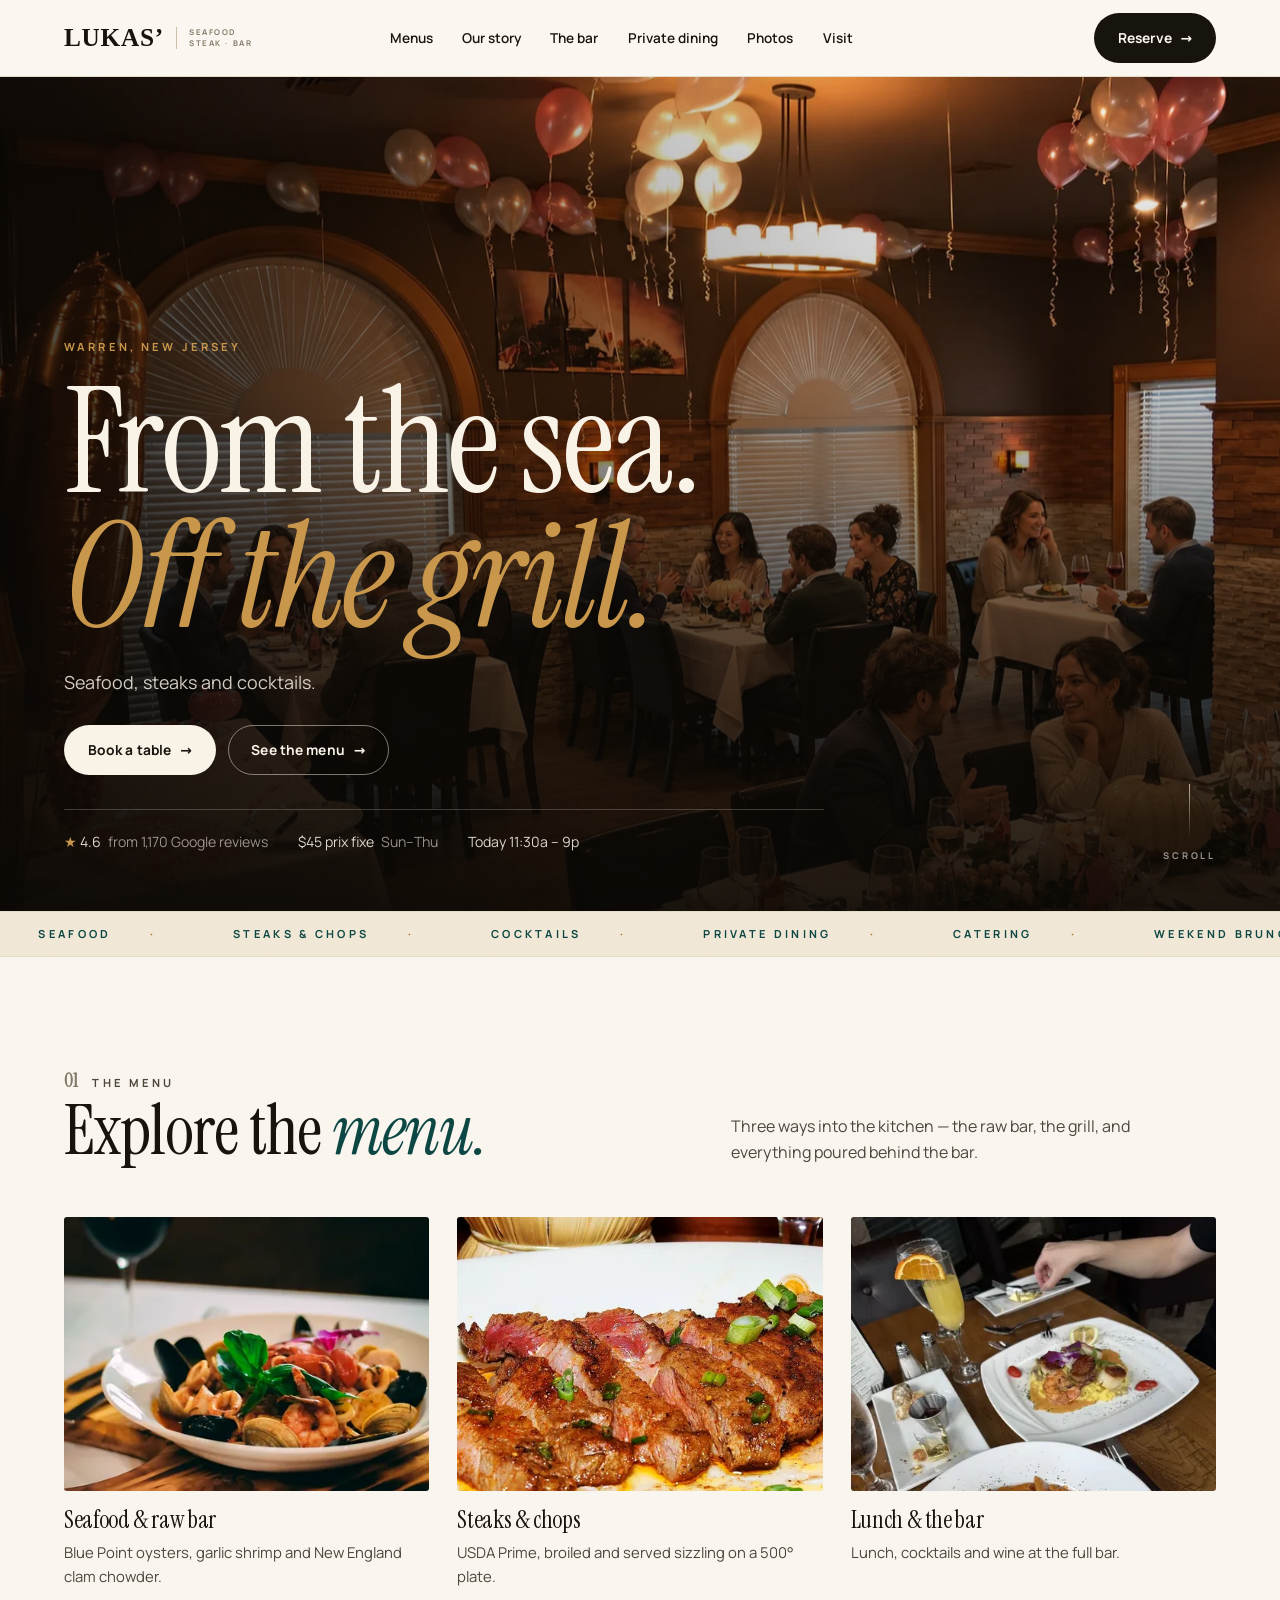
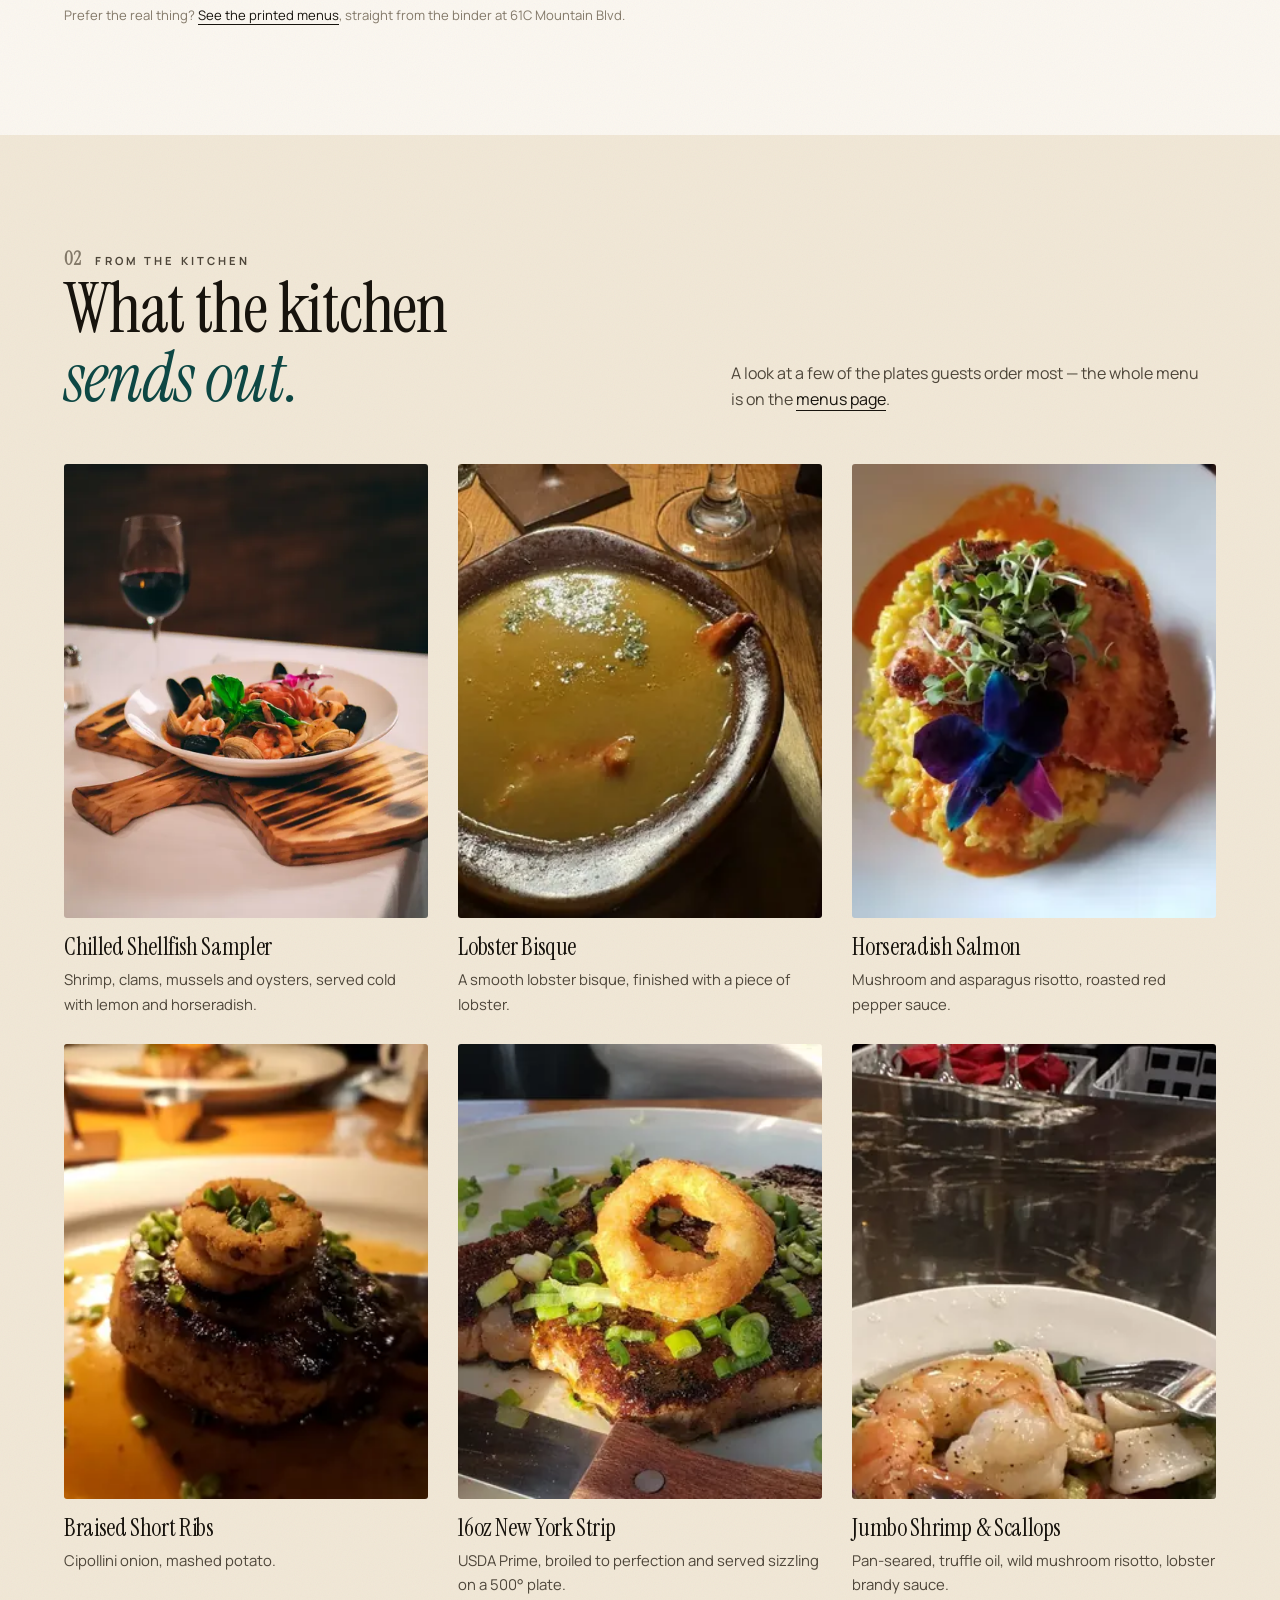
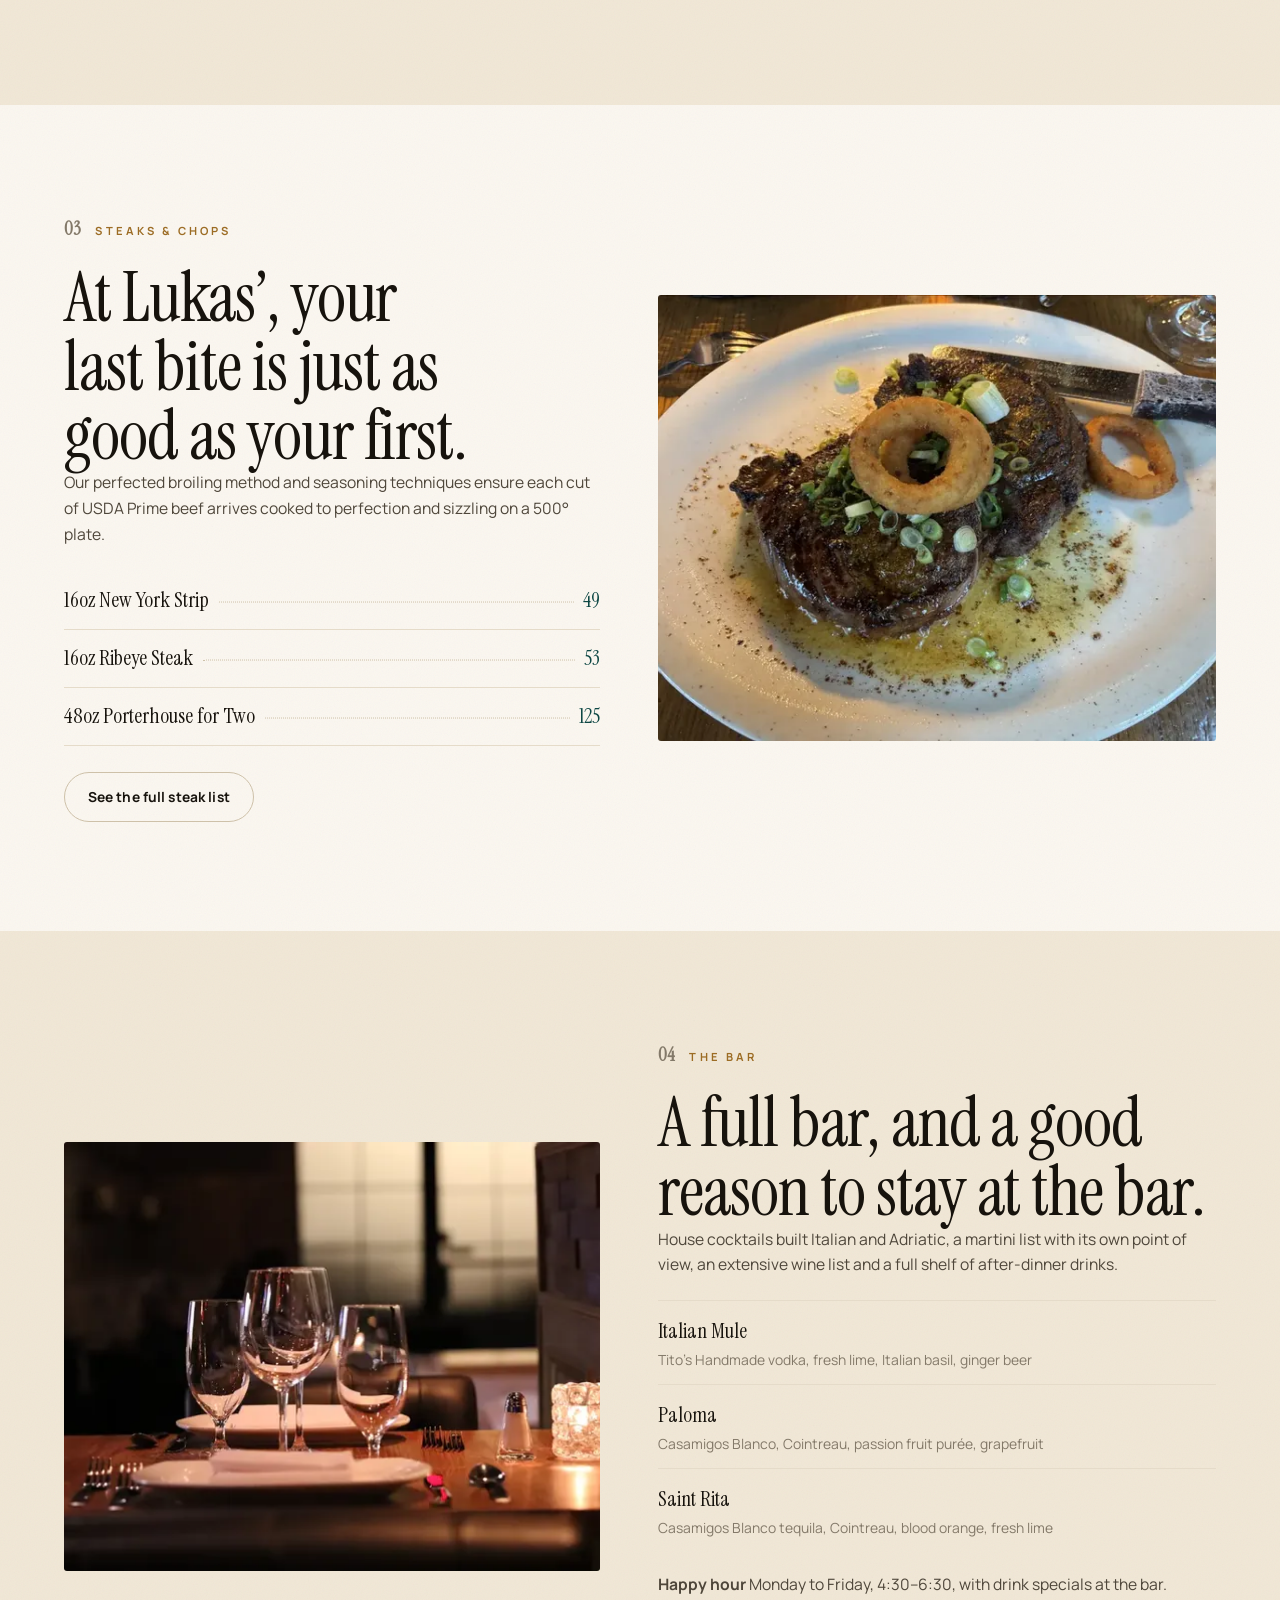
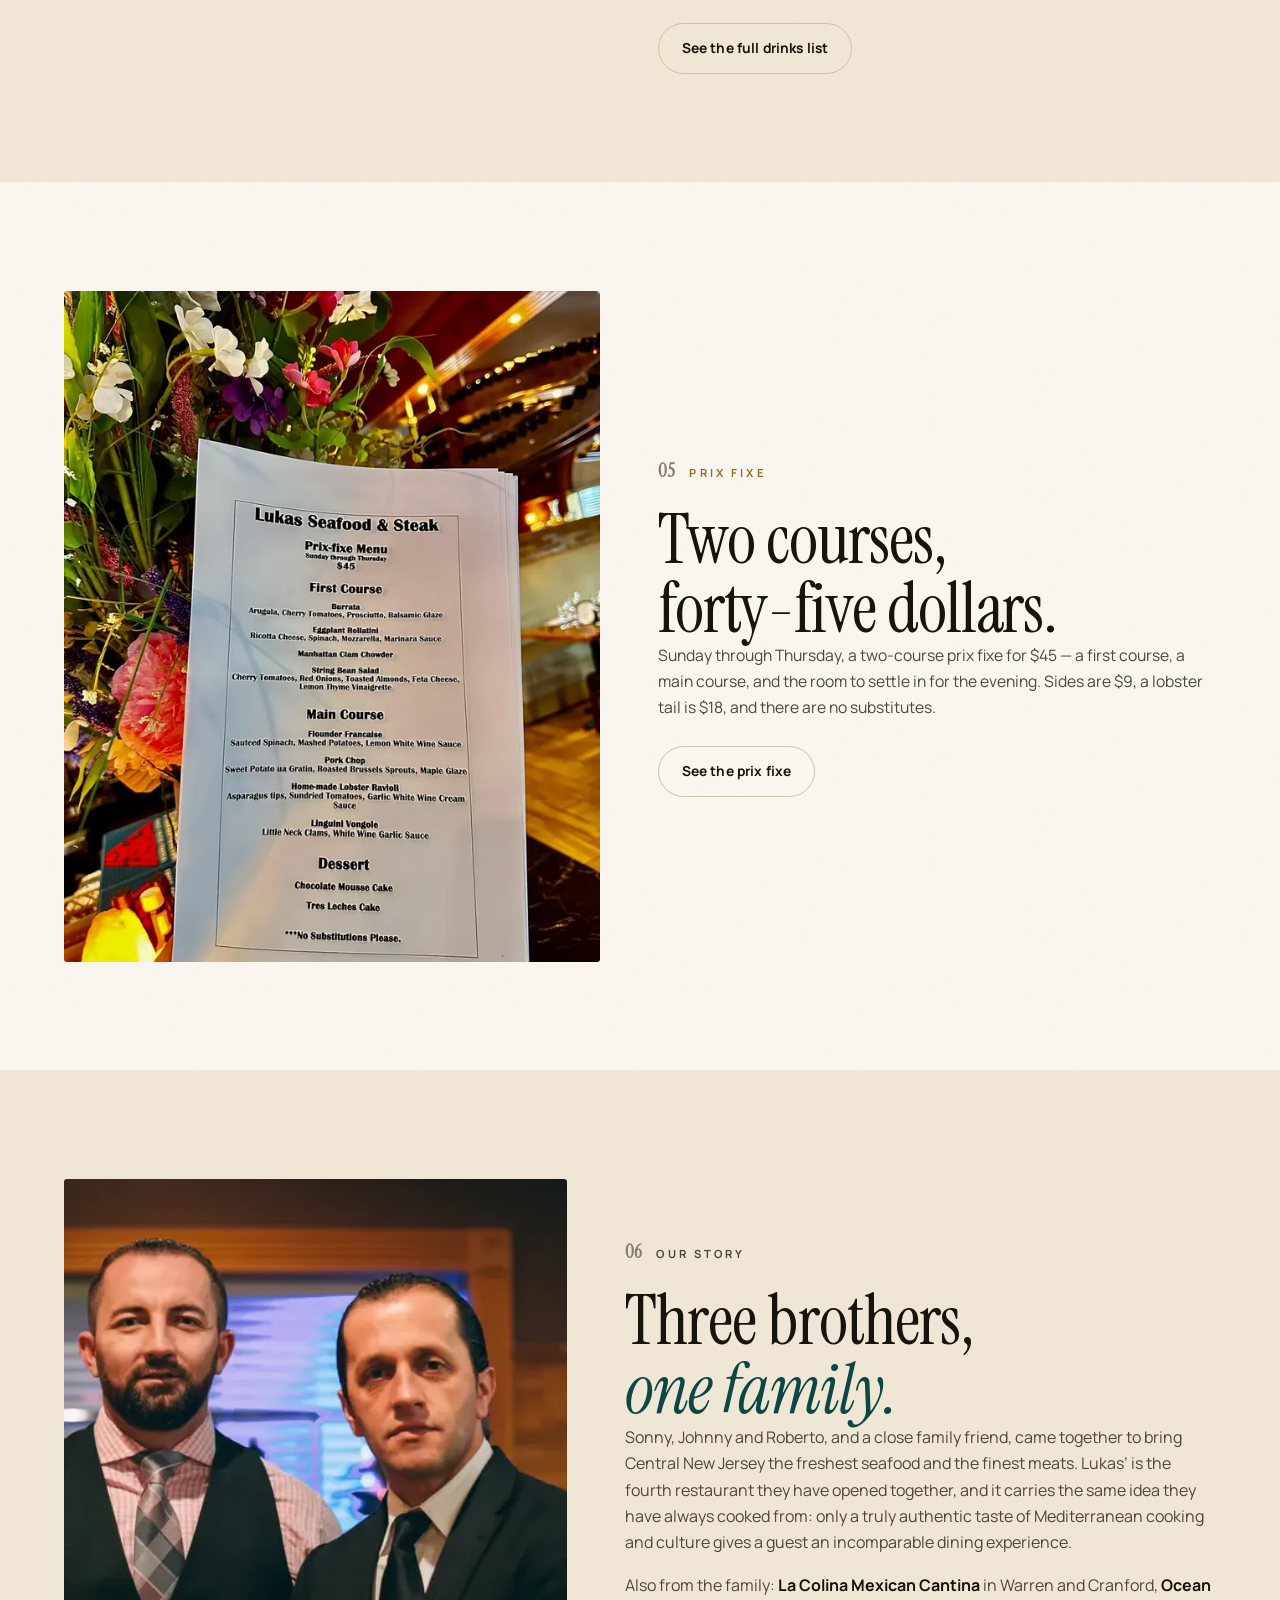
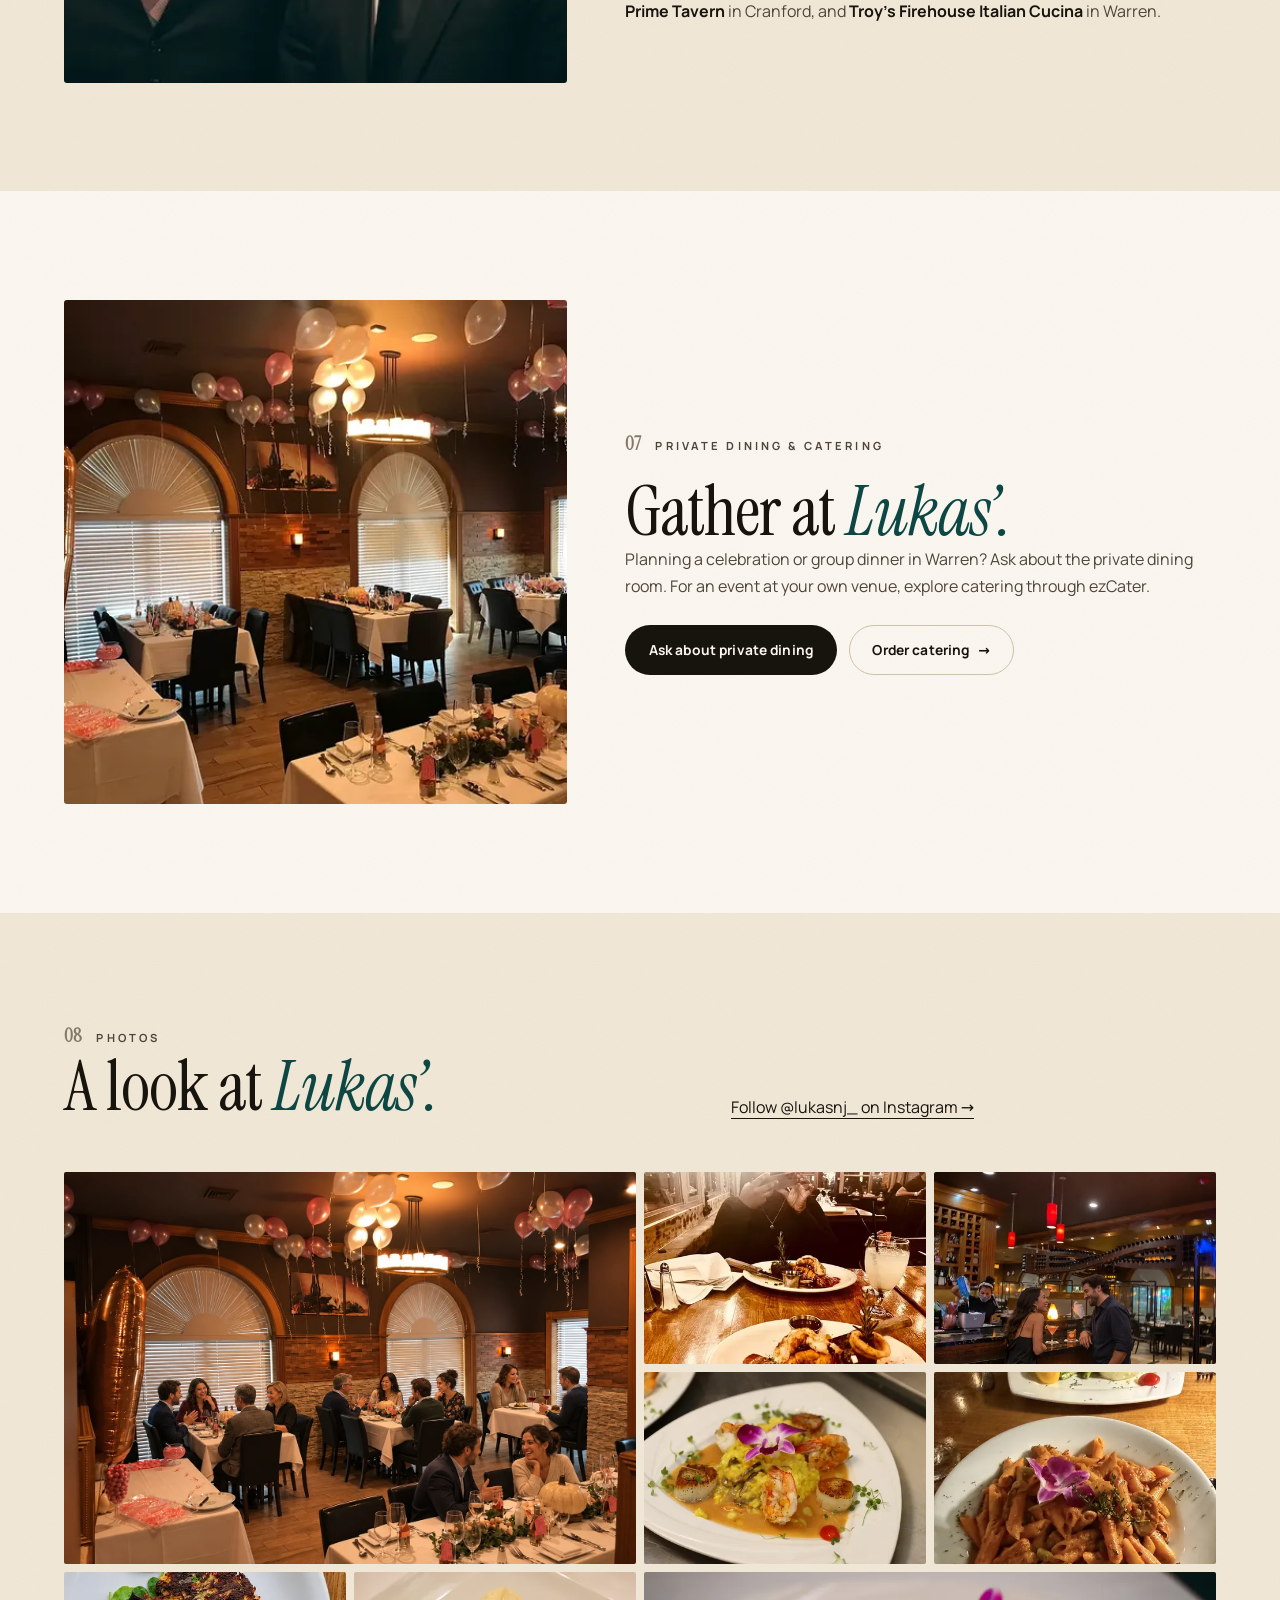
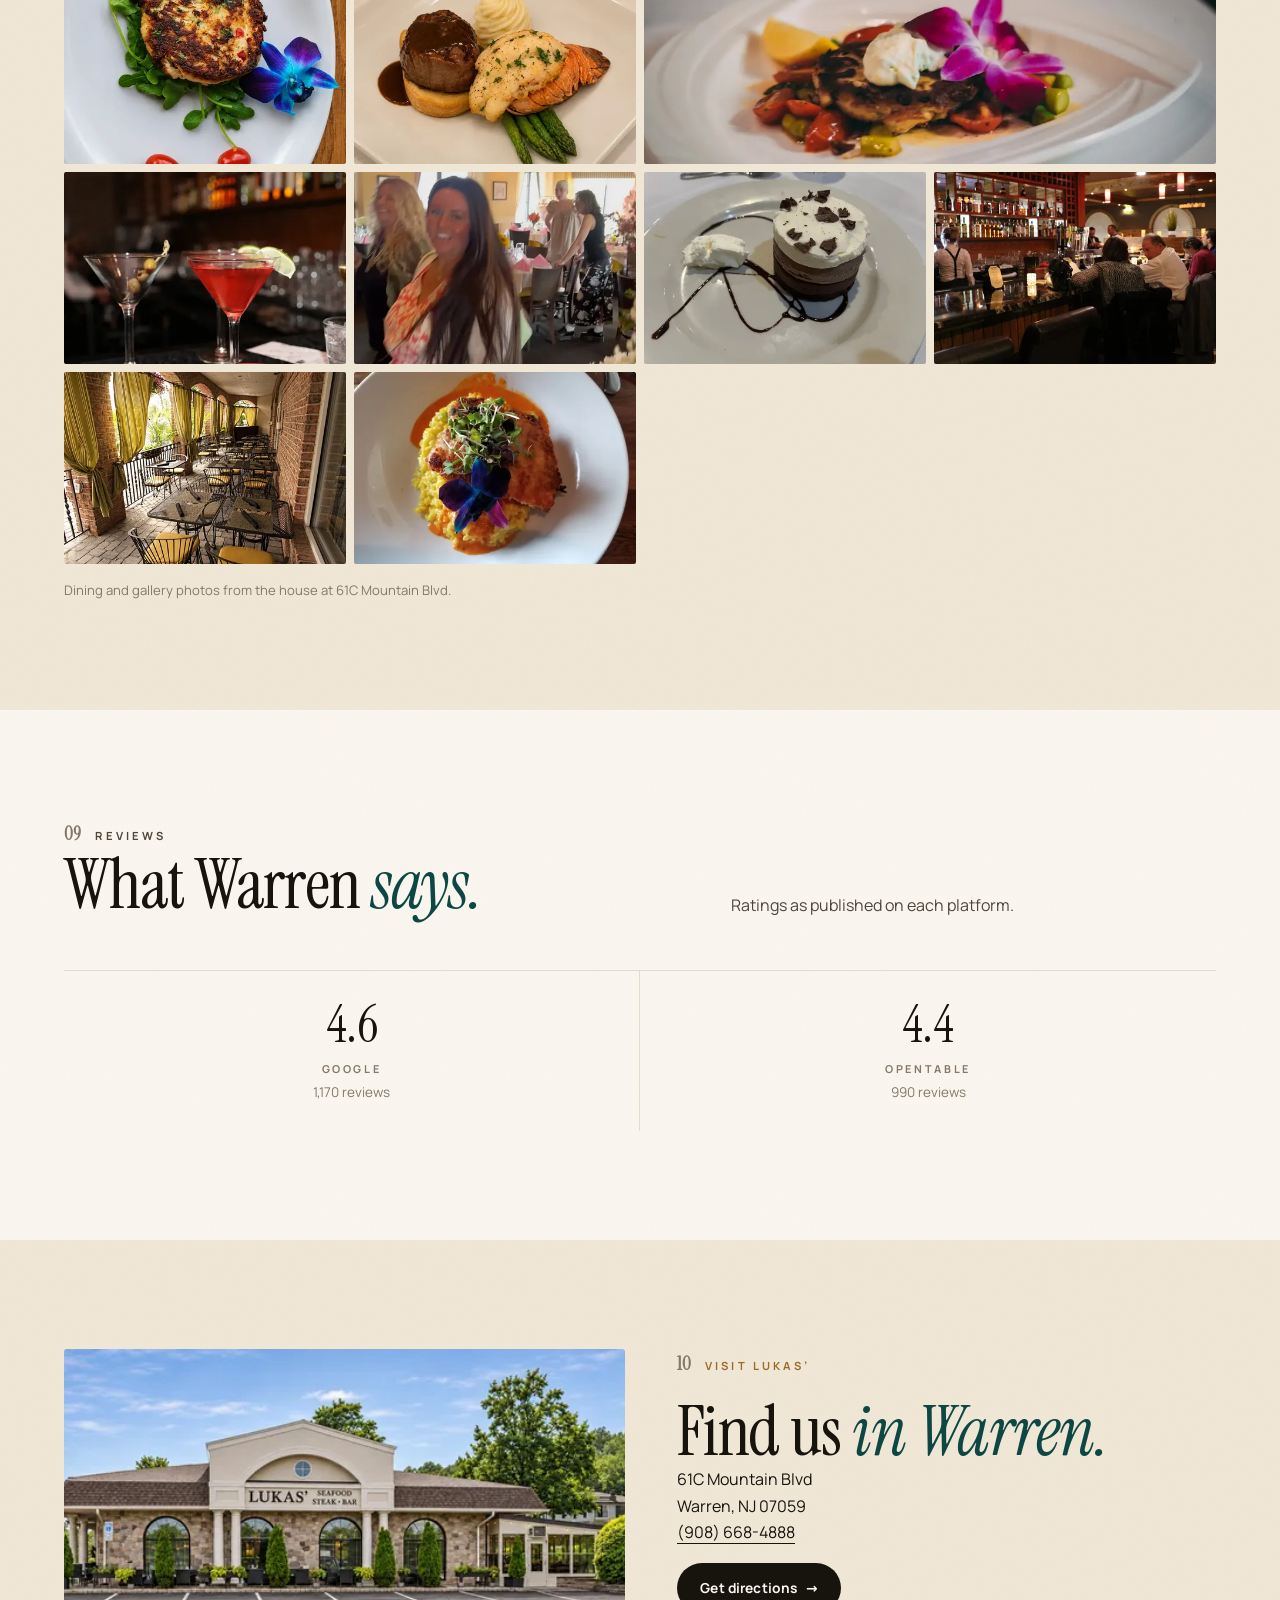
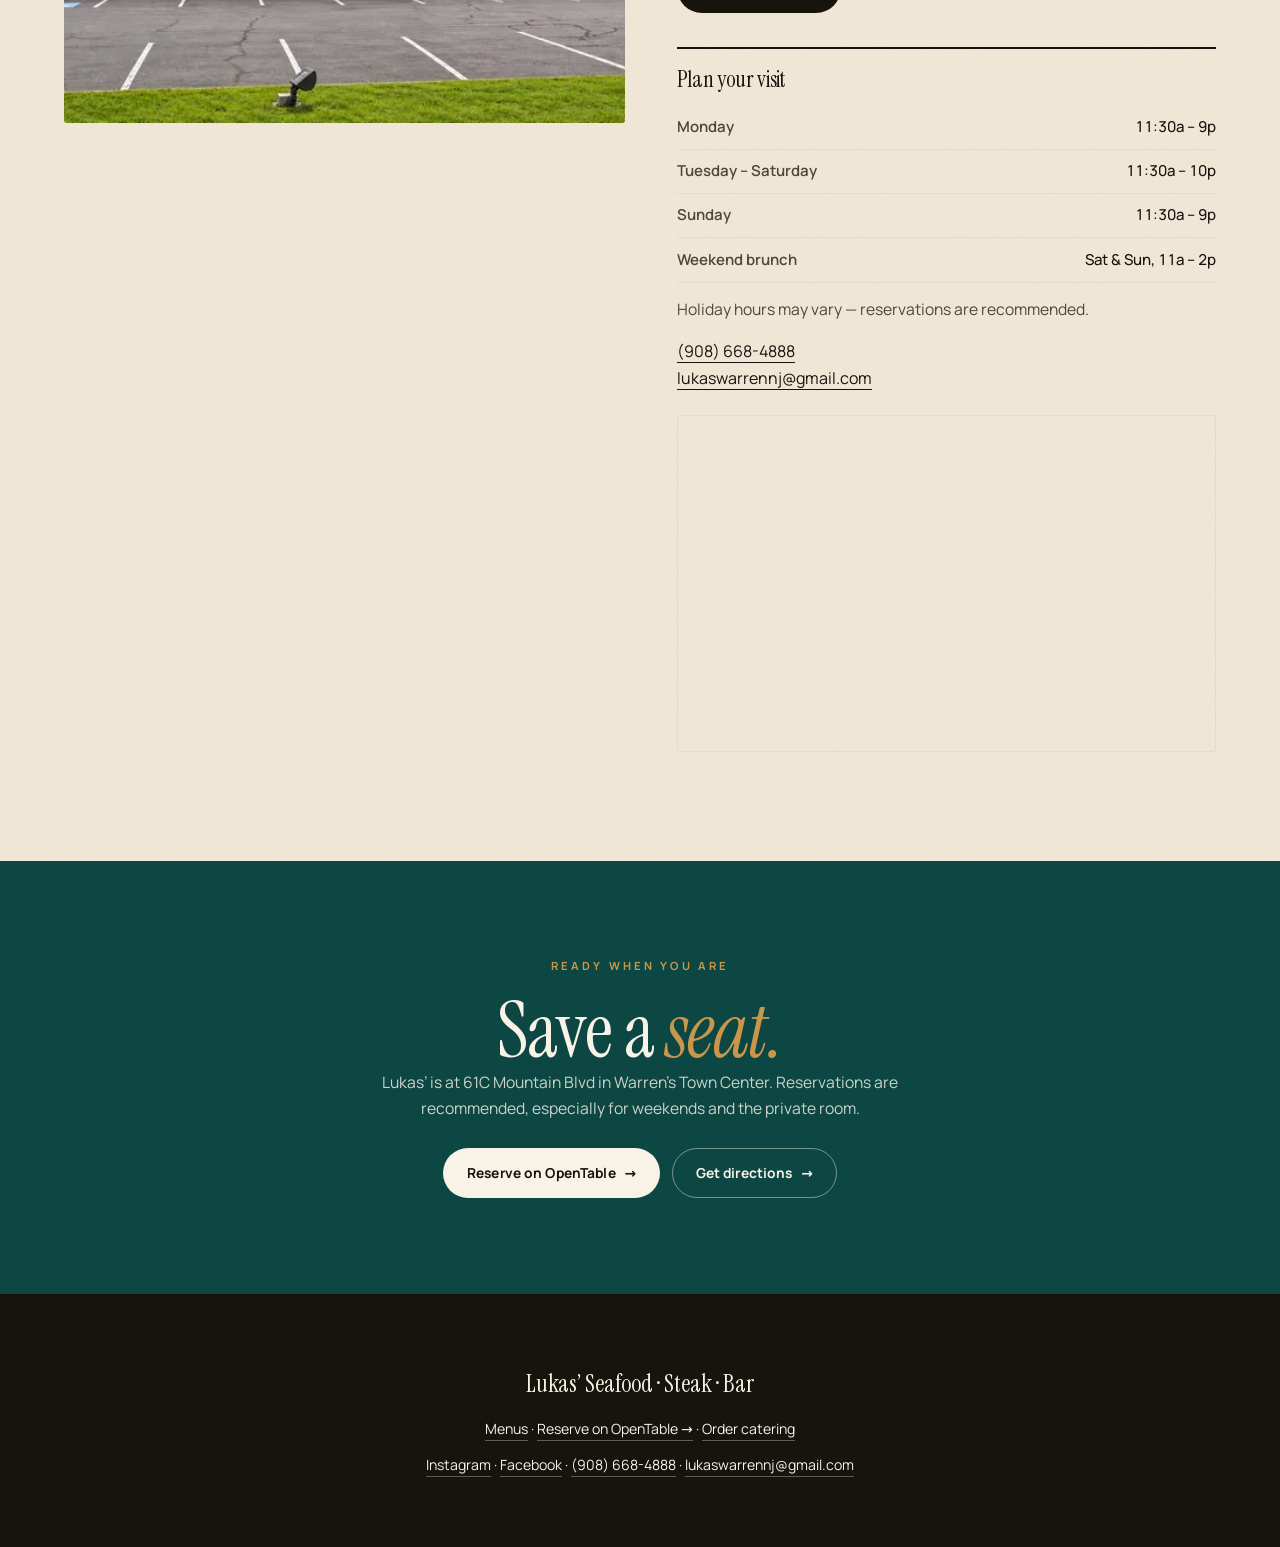
==== commit 59f952e5: "Fix the social card cache, cheapen the grain, link the printed menus - The OG card was overwritten i" ====
--- a/index.html
+++ b/index.html
@@ -10,7 +10,7 @@
 <meta property="og:title" content="Lukas&rsquo; Seafood &middot; Steak &middot; Bar | Warren, NJ">
 <meta property="og:description" content="Seafood, steaks and cocktails in Warren, New Jersey. Explore the menu, private dining, catering and reservations.">
 <meta property="og:type" content="website">
-<meta property="og:image" content="https://lukas-seafood.netlify.app/assets/img/og-card-1200.jpg">
+<meta property="og:image" content="https://lukas-seafood.netlify.app/assets/img/og-card-1200-v2.jpg">
 <meta property="og:image:width" content="1200">
 <meta property="og:image:height" content="630">
 <meta property="og:image:alt" content="Lukas&rsquo; Seafood &amp; Grille in Warren, New Jersey">
@@ -20,7 +20,7 @@
 <meta name="twitter:card" content="summary_large_image">
 <meta name="twitter:title" content="Lukas&rsquo; Seafood &middot; Steak &middot; Bar | Warren, NJ">
 <meta name="twitter:description" content="Seafood, steaks and cocktails in Warren, New Jersey. Explore the menu, private dining, catering and reservations.">
-<meta name="twitter:image" content="https://lukas-seafood.netlify.app/assets/img/og-card-1200.jpg">
+<meta name="twitter:image" content="https://lukas-seafood.netlify.app/assets/img/og-card-1200-v2.jpg">
 <link rel="canonical" href="https://lukas-seafood.netlify.app/">
 <meta name="theme-color" content="#FBF7F0">
 <script type="application/ld+json">
@@ -63,7 +63,11 @@
   ],
   "sameAs": [
     "https://www.instagram.com/lukasnj_/",
-    "https://www.facebook.com/p/Lukas-Seafood-Grille-100062875322074/"
+    "https://www.facebook.com/p/Lukas-Seafood-Grille-100062875322074/",
+    "https://www.opentable.com/r/lukass-seafood-and-grille-warren",
+    "https://yelp.com/biz/lukas-seafood-and-grille-warren-2",
+    "https://www.tripadvisor.com/Restaurant_Review-g46899-d12177837-Reviews-Lukas_Seafood_Grille-Warren_New_Jersey.html",
+    "https://www.ezcater.com/catering/lukas-seafood-3"
   ]
 }
 </script>
@@ -125,6 +129,7 @@
 <a class="menu-card" href="menus.html#steaks"><span class="thumb"><img src="assets/img/sliced-steak.webp" srcset="assets/img/sliced-steak-480.webp 480w, assets/img/sliced-steak.webp 909w" sizes="(max-width:880px) 100vw, 33vw" width="909" height="769" alt="Sliced steak served with vegetables" loading="lazy" decoding="async"></span><h3>Steaks &amp; chops</h3><p>USDA Prime, broiled and served sizzling on a 500&deg; plate.</p></a>
 <a class="menu-card" href="menus.html#bar"><span class="thumb"><img src="assets/img/orange-cocktail-table-900.webp" srcset="assets/img/orange-cocktail-table-480.webp 480w, assets/img/orange-cocktail-table-900.webp 900w" sizes="(max-width:880px) 100vw, 33vw" width="900" height="675" alt="Cocktails on a table at Lukas'" loading="lazy" decoding="async"></span><h3>Lunch &amp; the bar</h3><p>Lunch, cocktails and wine at the full bar.</p></a>
 </div>
+<p class="gallery-credit">Prefer the real thing? <a class="textlink" href="menus.html#printed">See the printed menus</a>, straight from the binder at 61C Mountain Blvd.</p>
 </section>
 
 <section class="section tint shell reveal" id="dishes" aria-labelledby="dishes-title">
--- a/style.css
+++ b/style.css
@@ -54,6 +54,11 @@
   /* the sticky offsets below need the header's real height, which the
      script measures at runtime and writes back into this variable */
   --header-h: 74px;
+  /* the paper grain. It is painted as a background layer rather than as a
+     fixed full-viewport overlay with mix-blend-mode, because a blend forces
+     the browser to read back the backdrop on every composited frame — a
+     real scroll-jank cost on a long page on a phone. */
+  --grain: url("data:image/svg+xml,%3Csvg xmlns='http://www.w3.org/2000/svg' width='220' height='220'%3E%3Cfilter id='n'%3E%3CfeTurbulence type='fractalNoise' baseFrequency='.85' numOctaves='4' stitchTiles='stitch'/%3E%3C/filter%3E%3Crect width='100%25' height='100%25' filter='url(%23n)' opacity='.055'/%3E%3C/svg%3E");
 }
 
 /* ---------- 02 base ---------- */
@@ -67,7 +72,8 @@
 
 body {
   margin: 0;
-  background: var(--paper);
+  background-color: var(--paper);
+  background-image: var(--grain);
   color: var(--ink);
   font-family: var(--sans);
   font-size: 16px;
@@ -76,18 +82,6 @@
   overflow-x: hidden;
   -webkit-font-smoothing: antialiased;
   -moz-osx-font-smoothing: grayscale;
-}
-
-/* paper grain — the warmth a flat colour field cannot fake */
-body::after {
-  content: '';
-  position: fixed;
-  inset: 0;
-  z-index: 9999;
-  pointer-events: none;
-  opacity: .035;
-  mix-blend-mode: multiply;
-  background-image: url("data:image/svg+xml,%3Csvg xmlns='http://www.w3.org/2000/svg' width='220' height='220'%3E%3Cfilter id='n'%3E%3CfeTurbulence type='fractalNoise' baseFrequency='.85' numOctaves='4' stitchTiles='stitch'/%3E%3C/filter%3E%3Crect width='100%25' height='100%25' filter='url(%23n)'/%3E%3C/svg%3E");
 }
 
 img { max-width: 100%; }
@@ -378,7 +372,7 @@
 
 /* ---------- 08 sections ---------- */
 .section { padding-block: clamp(66px, 8.5vw, 126px); }
-.section.tint { background: var(--paper-2); position: relative; }
+.section.tint { background-color: var(--paper-2); background-image: var(--grain); position: relative; }
 /* a tinted band has to bleed to the page edges even though its content
    lives inside a padded shell, so the tint escapes the shell's max-width
    while every child keeps the same measure */
